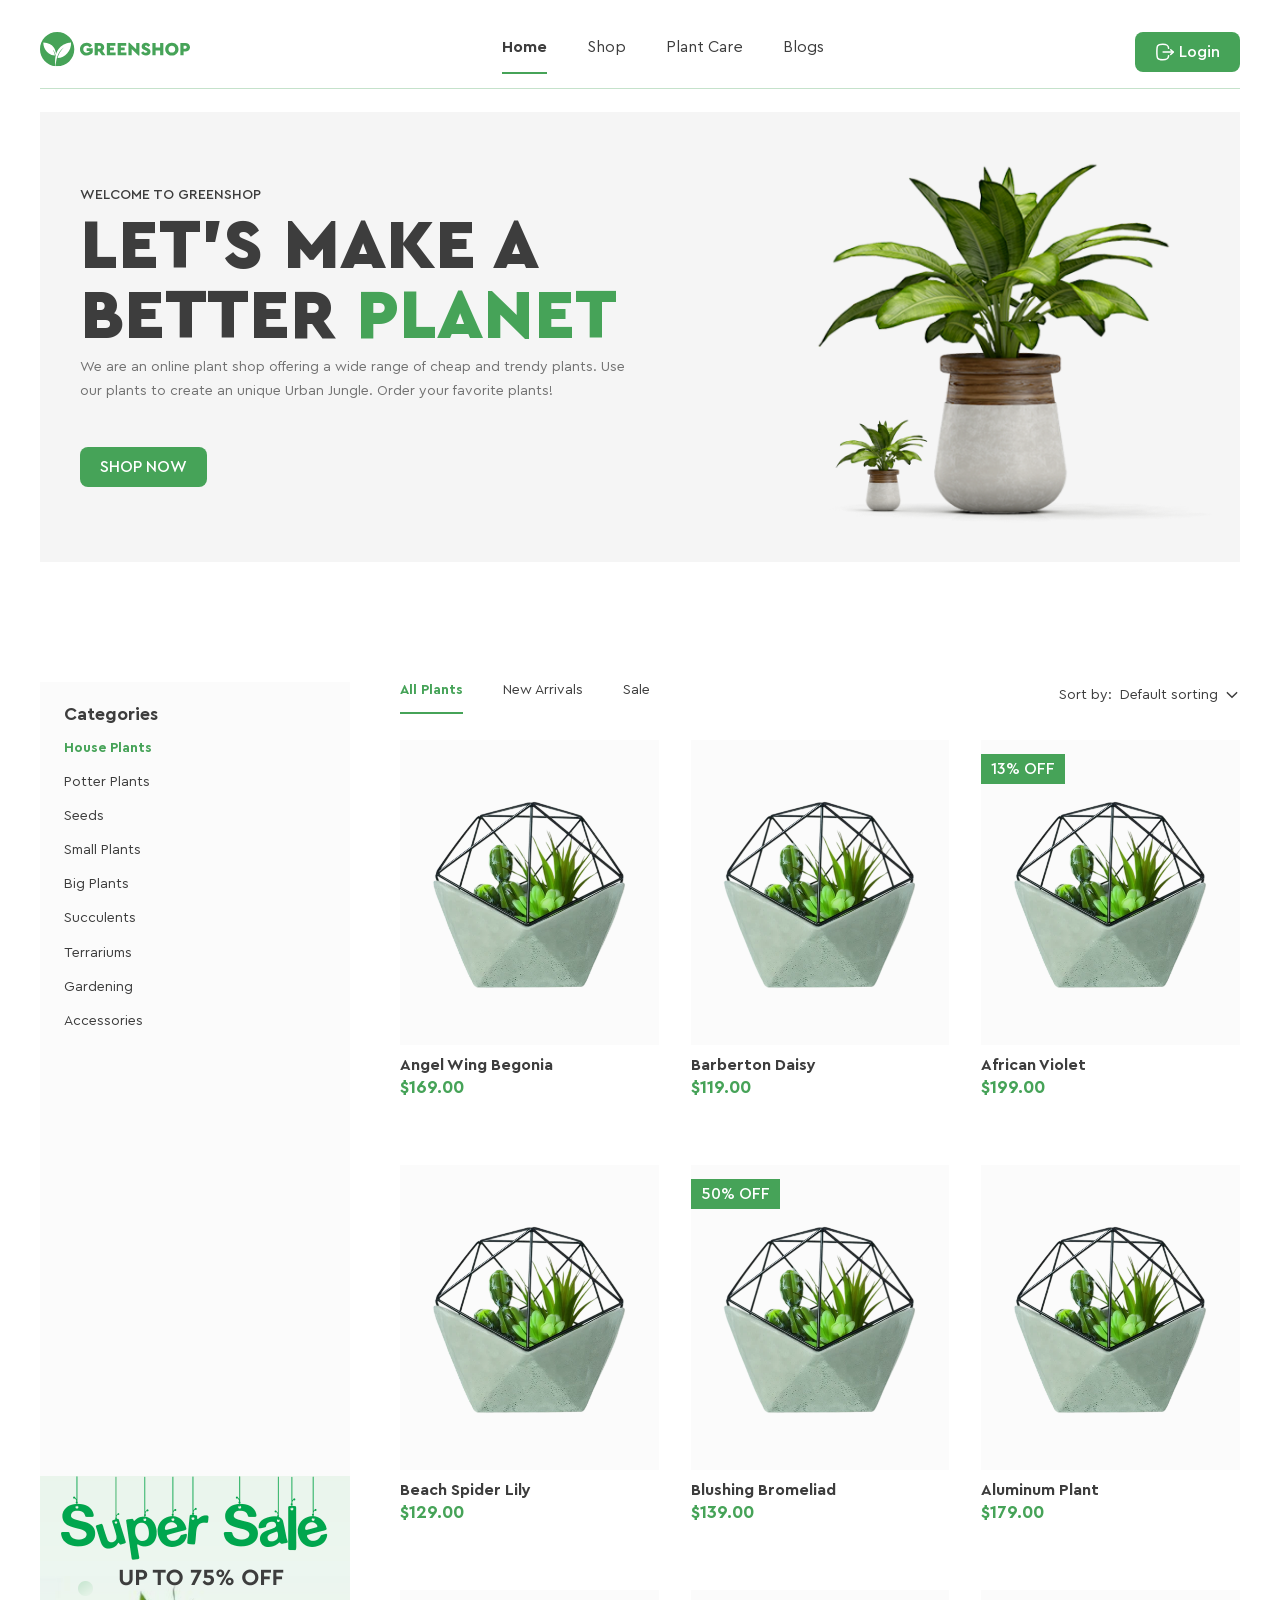
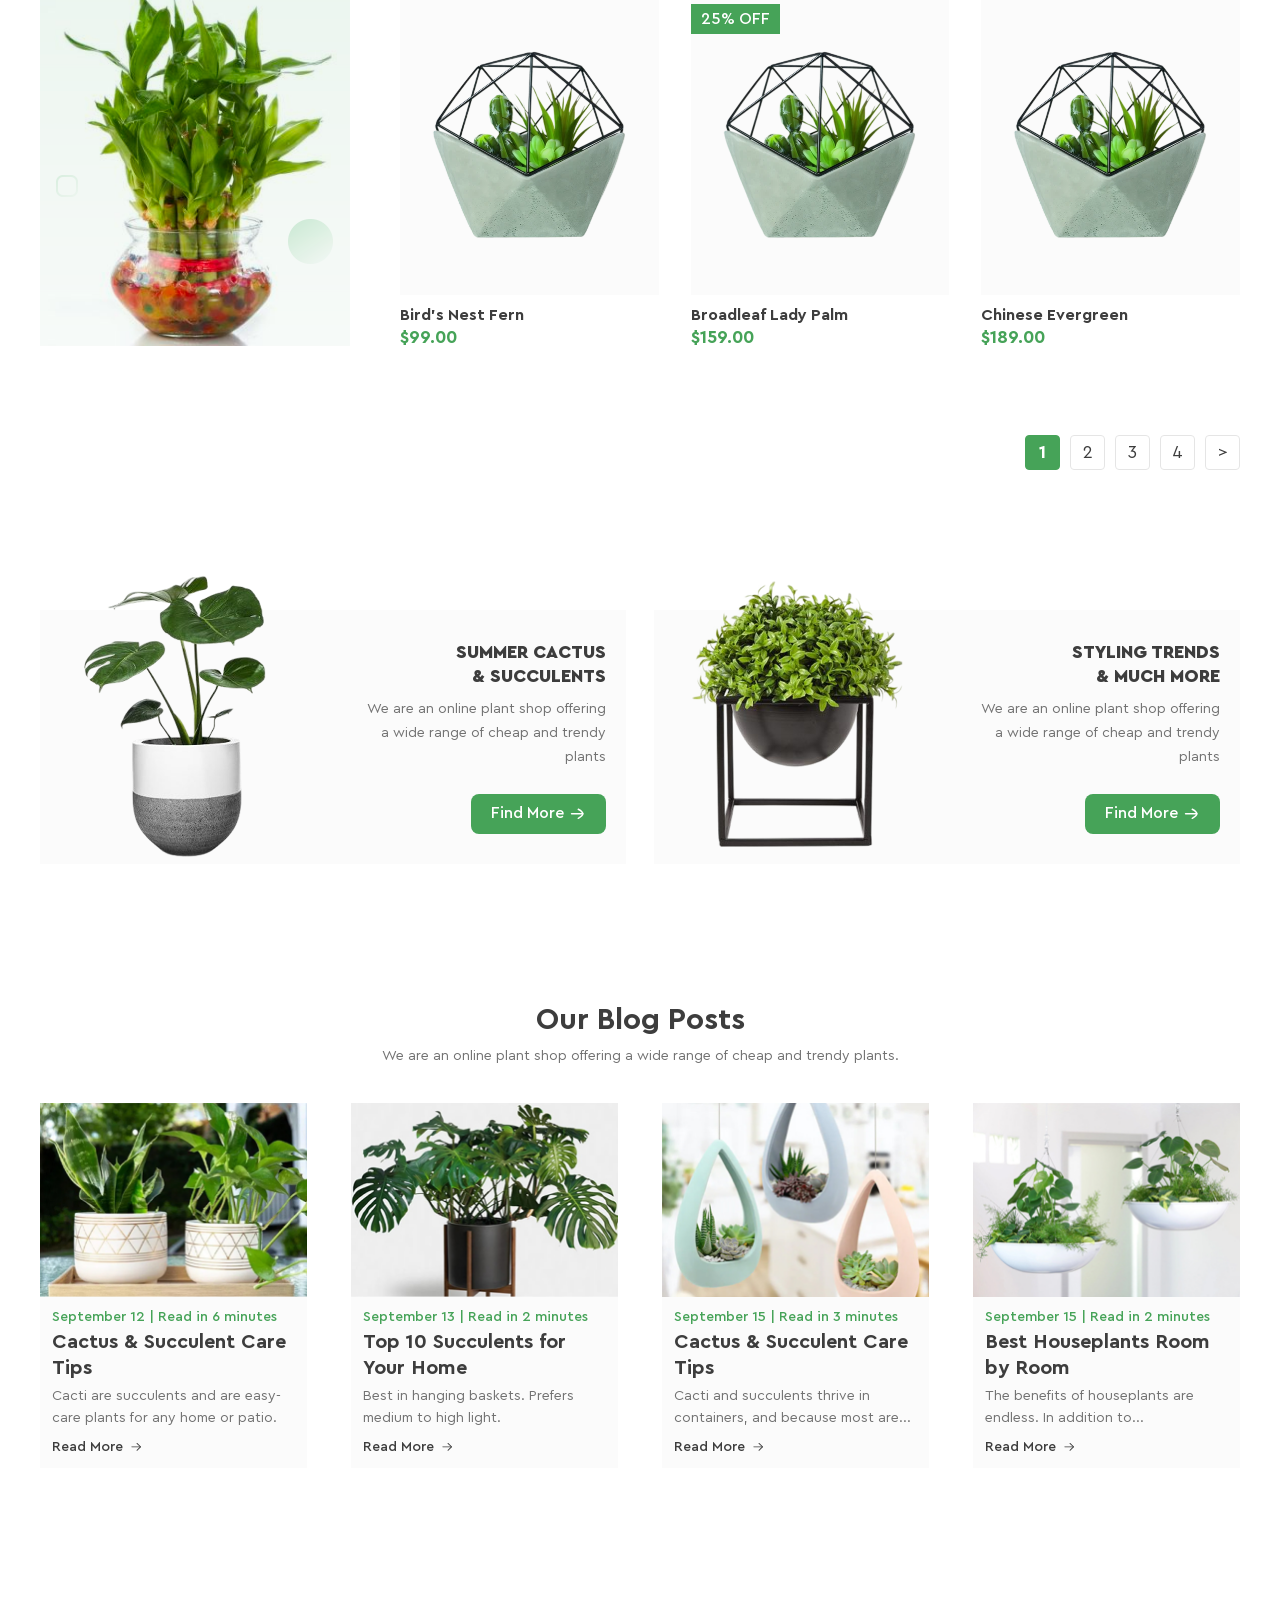
==== index.html @ 6912916b "Add submenu and secondary submenu" ====
<!doctype html>
<html lang="en">
  <head>
    <meta charset="UTF-8" />
    <meta name="viewport" content="width=device-width, initial-scale=1.0" />
    <title>Greenshop</title>
    <link rel="stylesheet" href="css/reset.css" />
    <link rel="stylesheet" href="css/style.css" />
  </head>
  <body>
    <div class="container">
      <header class="header">
        <div class="logo"><img src="img/logo.svg" alt="Logo" /></div>
        <nav class="nav">
          <ul class="menu">
            <li>
              <a href="#home" class="active">Home</a>
              <ul class="submenu">
                <li>
                  <a href="#">
                    Drainage
                    <img class="arrow" src="img/arrow_left.svg" alt="" />
                  </a>
                  <ul class="second-submenu">
                    <li><a href="#">Universal</a></li>
                    <li><a href="#">For Ficus</a></li>
                    <li><a href="#">For Cacti</a></li>
                    <li><a href="#">For Citrus</a></li>
                    <li><a href="#">For those in bloom</a></li>
                    <li><a href="#">For Orchids</a></li>
                  </ul>
                </li>

                <li>
                  <a href="#">
                    Fungicides
                    <img class="arrow" src="img/arrow_left.svg" alt="" />
                  </a>
                  <ul class="second-submenu">
                    <li><a href="#">Universal</a></li>
                    <li><a href="#">For Ficus</a></li>
                  </ul>
                </li>

                <li>
                  <a href="#">
                    Fertilizer
                    <img class="arrow" src="img/arrow_left.svg" alt="" />
                  </a>
                  <ul class="second-submenu">
                    <li><a href="#">Universal</a></li>
                    <li><a href="#">For Citrus</a></li>
                  </ul>
                </li>

                <li>
                  <a href="#">
                    Priming
                    <img class="arrow" src="img/arrow_left.svg" alt="" />
                  </a>
                  <ul class="second-submenu">
                    <li><a href="#">Universal</a></li>
                    <li><a href="#">For Orchids</a></li>
                  </ul>
                </li>
              </ul>
            </li>

            <li>
              <a href="#shop">Shop</a>
              <ul class="submenu">
                <li>
                  <a href="#">
                    Drainage
                    <img class="arrow" src="img/arrow_left.svg" alt="" />
                  </a>
                  <ul class="second-submenu">
                    <li><a href="#">Universal</a></li>
                    <li><a href="#">For Ficus</a></li>
                    <li><a href="#">For Cacti</a></li>
                    <li><a href="#">For Citrus</a></li>
                    <li><a href="#">For those in bloom</a></li>
                    <li><a href="#">For Orchids</a></li>
                  </ul>
                </li>

                <li>
                  <a href="#">
                    Fungicides
                    <img class="arrow" src="img/arrow_left.svg" alt="" />
                  </a>
                  <ul class="second-submenu">
                    <li><a href="#">Universal</a></li>
                    <li><a href="#">For Ficus</a></li>
                  </ul>
                </li>

                <li>
                  <a href="#">
                    Fertilizer
                    <img class="arrow" src="img/arrow_left.svg" alt="" />
                  </a>
                  <ul class="second-submenu">
                    <li><a href="#">Universal</a></li>
                    <li><a href="#">For Citrus</a></li>
                  </ul>
                </li>

                <li>
                  <a href="#">
                    Priming
                    <img class="arrow" src="img/arrow_left.svg" alt="" />
                  </a>
                  <ul class="second-submenu">
                    <li><a href="#">Universal</a></li>
                    <li><a href="#">For Orchids</a></li>
                  </ul>
                </li>
              </ul>
            </li>

            <li>
              <a href="#care">Plant Care</a>
              <ul class="submenu">
                <li>
                  <a href="#">
                    Drainage
                    <img class="arrow" src="img/arrow_left.svg" alt="" />
                  </a>
                  <ul class="second-submenu">
                    <li><a href="#">Universal</a></li>
                    <li><a href="#">For Ficus</a></li>
                    <li><a href="#">For Cacti</a></li>
                    <li><a href="#">For Citrus</a></li>
                    <li><a href="#">For those in bloom</a></li>
                    <li><a href="#">For Orchids</a></li>
                  </ul>
                </li>

                <li>
                  <a href="#">
                    Fungicides
                    <img class="arrow" src="img/arrow_left.svg" alt="" />
                  </a>
                  <ul class="second-submenu">
                    <li><a href="#">Universal</a></li>
                    <li><a href="#">For Ficus</a></li>
                  </ul>
                </li>

                <li>
                  <a href="#">
                    Fertilizer
                    <img class="arrow" src="img/arrow_left.svg" alt="" />
                  </a>
                  <ul class="second-submenu">
                    <li><a href="#">Universal</a></li>
                    <li><a href="#">For Citrus</a></li>
                  </ul>
                </li>

                <li>
                  <a href="#">
                    Priming
                    <img class="arrow" src="img/arrow_left.svg" alt="" />
                  </a>
                  <ul class="second-submenu">
                    <li><a href="#">Universal</a></li>
                    <li><a href="#">For Orchids</a></li>
                  </ul>
                </li>
              </ul>
            </li>

            <li>
              <a href="#blog">Blogs</a>
              <ul class="submenu">
                <li>
                  <a href="#">
                    Drainage
                    <img class="arrow" src="img/arrow_left.svg" alt="" />
                  </a>
                  <ul class="second-submenu">
                    <li><a href="#">Universal</a></li>
                    <li><a href="#">For Ficus</a></li>
                    <li><a href="#">For Cacti</a></li>
                    <li><a href="#">For Citrus</a></li>
                    <li><a href="#">For those in bloom</a></li>
                    <li><a href="#">For Orchids</a></li>
                  </ul>
                </li>

                <li>
                  <a href="#">
                    Fungicides
                    <img class="arrow" src="img/arrow_left.svg" alt="" />
                  </a>
                  <ul class="second-submenu">
                    <li><a href="#">Universal</a></li>
                    <li><a href="#">For Ficus</a></li>
                  </ul>
                </li>

                <li>
                  <a href="#">
                    Fertilizer
                    <img class="arrow" src="img/arrow_left.svg" alt="" />
                  </a>
                  <ul class="second-submenu">
                    <li><a href="#">Universal</a></li>
                    <li><a href="#">For Citrus</a></li>
                  </ul>
                </li>

                <li>
                  <a href="#">
                    Priming
                    <img class="arrow" src="img/arrow_left.svg" alt="" />
                  </a>
                  <ul class="second-submenu">
                    <li><a href="#">Universal</a></li>
                    <li><a href="#">For Orchids</a></li>
                  </ul>
                </li>
              </ul>
            </li>
          </ul>
        </nav>
        <a href="login.html" class="button">
          <img src="img/login.svg" alt="Login" />
          <span>Login</span>
        </a>
      </header>
      <main>
        <section id="home" class="hero">
          <div class="hero-left">
            <p class="hero-subtitle">Welcome to GreenShop</p>

            <h1 class="hero-title">
              Let’s make a <br />
              better <span>planet</span>
            </h1>

            <p class="hero-text">
              We are an online plant shop offering a wide range of cheap and
              trendy plants. Use our plants to create an unique Urban Jungle.
              Order your favorite plants!
            </p>

            <a href="#" class="button">Shop now</a>
          </div>

          <div class="hero-right">
            <img src="img/hero_img.png" alt="Plant" />
          </div>
        </section>
        <section id="shop" class="shop">
          <div class="shop-wrapper">
            <aside class="shop-sidebar">
              <div class="shop-container">
                <h2 class="sidebar-title">Categories</h2>

                <ul class="categories-list">
                  <li><a href="#" class="active">House Plants</a></li>
                  <li><a href="#">Potter Plants</a></li>
                  <li><a href="#">Seeds</a></li>
                  <li><a href="#">Small Plants</a></li>
                  <li><a href="#">Big Plants</a></li>
                  <li><a href="#">Succulents</a></li>
                  <li><a href="#">Terrariums</a></li>
                  <li><a href="#">Gardening</a></li>
                  <li><a href="#">Accessories</a></li>
                </ul>
              </div>

              <a href="#">
                <img
                  class="banner"
                  src="img/banner.png"
                  alt="Super Sale banner"
                />
              </a>
            </aside>

            <section class="shop-products">
              <div class="shop-top">
                <ul class="shop-tabs">
                  <li><a href="#" class="active">All Plants</a></li>
                  <li><a href="#">New Arrivals</a></li>
                  <li><a href="#">Sale</a></li>
                </ul>

                <div class="shop-sort">
                  <span>Sort by:</span>

                  <button class="sort-button" type="button">
                    Default sorting
                    <img src="img/arrow_down.svg" alt="Open sorting" />
                  </button>
                </div>
              </div>

              <div class="products-list">
                <article class="product-card">
                  <div class="product-image">
                    <img src="img/shot_item.png" alt="Angel Wing Begonia" />
                    <div class="product-actions">
                      <a
                        href="#"
                        class="action-button"
                        aria-label="Add to cart"
                      >
                        <svg class="icon shopping" viewBox="0 0 20 20">
                          <path
                            d="M14.294 16.875H8.24077C5.65655 16.875 3.55412 14.7726 3.55412 12.1883V7.38453C3.55412 4.98223 2.35676 2.75861 0.351225 1.43627C-0.00894369 1.19881 -0.108379 0.714369 0.129078 0.354199C0.366535 -0.00600861 0.850939 -0.105483 1.21119 0.132052C2.35606 0.886915 3.28487 1.88252 3.94905 3.02879C4.09258 3.18958 5.24995 4.41631 7.14726 4.41631H16.142C18.596 4.37042 20.5168 6.83314 19.8752 9.20185L18.8397 13.3288C18.3159 15.4167 16.4466 16.875 14.294 16.875V16.875ZM4.91926 5.53724C5.04912 6.13717 5.11634 6.75577 5.11634 7.38453V12.1883C5.11634 13.9112 6.51796 15.3128 8.24077 15.3128H14.294C15.7291 15.3128 16.9752 14.3406 17.3245 12.9487L18.3599 8.82169C18.7412 7.41421 17.5997 5.95131 16.142 5.97853H7.14722C6.28913 5.97853 5.54224 5.79352 4.91926 5.53724V5.53724ZM7.85021 19.023C7.85021 18.4838 7.41307 18.0467 6.87383 18.0467C5.57828 18.0982 5.57942 19.9483 6.87383 19.9994C7.41307 19.9994 7.85021 19.5623 7.85021 19.023ZM15.6222 19.023C15.6222 18.4838 15.1851 18.0467 14.6459 18.0467C13.3503 18.0982 13.3514 19.9483 14.6459 19.9994C15.1851 19.9994 15.6222 19.5623 15.6222 19.023ZM16.9231 8.32186C16.9231 7.89045 16.5734 7.54075 16.142 7.54075H7.45966C6.42329 7.58199 6.42407 9.06207 7.45966 9.10296H16.142C16.5734 9.10296 16.9231 8.75326 16.9231 8.32186Z"
                          />
                        </svg>
                      </a>

                      <a
                        href="#"
                        class="action-button"
                        aria-label="Add to wishlist"
                      >
                        <svg class="icon heart" viewBox="0 0 20 20">
                          <path
                            d="M13.9717 1.7998C15.4166 1.7998 16.7486 2.37871 17.7188 3.42969V3.43066C18.6767 4.46882 19.2001 5.88134 19.2002 7.4043C19.2002 8.98272 18.6091 10.4193 17.3691 11.9141C16.2661 13.2439 14.6846 14.5889 12.876 16.1289C12.2563 16.6564 11.5549 17.2538 10.8271 17.8896C10.5982 18.0897 10.3044 18.2002 10 18.2002C9.69557 18.2002 9.40185 18.0899 9.17285 17.8896C8.44679 17.2553 7.74654 16.6585 7.12793 16.1318L7.12598 16.1309L7.125 16.1299L5.81445 15.0078C4.55493 13.9173 3.45812 12.9113 2.63086 11.9141C1.391 10.4192 0.799805 8.98268 0.799805 7.4043C0.799903 5.88136 1.3234 4.4688 2.28125 3.43066V3.42969C3.25133 2.3787 4.58328 1.79984 6.02832 1.7998C7.11245 1.7998 8.10666 2.14373 8.97852 2.81738C9.3518 3.10588 9.69197 3.45021 10 3.8418C10.3081 3.45022 10.648 3.10591 11.0215 2.81738C11.8934 2.14369 12.8875 1.79981 13.9717 1.7998ZM13.9717 3.25391C13.2172 3.25391 12.5256 3.49223 11.9111 3.9668C11.3603 4.39257 10.9722 4.93495 10.7432 5.31836C10.5856 5.58169 10.3069 5.74023 10 5.74023C9.69313 5.74023 9.41436 5.58169 9.25684 5.31836V5.31738C9.02793 4.93403 8.63977 4.39248 8.08887 3.9668C7.47443 3.49222 6.78271 3.25391 6.02832 3.25391C4.99109 3.25394 4.04099 3.66594 3.34961 4.41504C2.64687 5.17664 2.254 6.2364 2.25391 7.4043C2.25391 8.62415 2.70463 9.72492 3.75098 10.9863C4.76822 12.2127 6.28557 13.506 8.06543 15.0215H8.06641L8.07129 15.0264C8.65482 15.5232 9.31194 16.0839 9.99805 16.6816C10.6884 16.0824 11.3474 15.5205 11.9326 15.0225C13.7132 13.5062 15.2314 12.2132 16.249 10.9863C17.2953 9.72489 17.7461 8.62418 17.7461 7.4043C17.746 6.2364 17.3531 5.17664 16.6504 4.41504C15.9591 3.66592 15.0088 3.25391 13.9717 3.25391Z"
                          />
                        </svg>
                      </a>

                      <a href="#" class="action-button" aria-label="Search">
                        <svg class="icon search" viewBox="0 0 20 20">
                          <path
                            d="M14.1147 15.4026C10.5175 18.2679 5.48899 17.475 2.82549 14.1888C0.254756 11.0161 0.415532 6.43912 3.20439 3.54234C6.08599 0.549465 10.6164 0.149928 13.9005 2.60503C15.0771 3.48446 15.9558 4.60328 16.528 5.95754C17.1037 7.31968 17.2785 8.73688 17.0789 10.1985C16.8799 11.6533 16.2992 12.9497 15.3543 14.1596C15.4307 14.2096 15.5122 14.2455 15.5707 14.304C16.6095 15.338 17.6445 16.3758 18.6833 17.4098C18.9296 17.6548 19.0521 17.9403 18.979 18.2842C18.834 18.9686 18.0189 19.2327 17.4961 18.763C17.251 18.5432 17.0255 18.301 16.7928 18.0684C15.9395 17.2159 15.0867 16.3629 14.2333 15.5105C14.1979 15.4768 14.1608 15.4453 14.1147 15.4026ZM15.3638 9.08809C15.3728 5.6142 12.5671 2.80564 9.08397 2.80058C5.61041 2.79553 2.80694 5.58161 2.79176 9.05325C2.77659 12.5356 5.57668 15.352 9.07048 15.3683C12.53 15.3846 15.3548 12.5654 15.3638 9.08809Z"
                          />
                        </svg>
                      </a>
                    </div>
                  </div>
                  <h4 class="product-title">Angel Wing Begonia</h4>
                  <p class="product-price">$169.00</p>
                </article>

                <article class="product-card">
                  <div class="product-image">
                    <img src="img/shot_item.png" alt="Barberton Daisy" />
                    <div class="product-actions">
                      <a
                        href="#"
                        class="action-button"
                        aria-label="Add to cart"
                      >
                        <svg class="icon shopping" viewBox="0 0 20 20">
                          <path
                            d="M14.294 16.875H8.24077C5.65655 16.875 3.55412 14.7726 3.55412 12.1883V7.38453C3.55412 4.98223 2.35676 2.75861 0.351225 1.43627C-0.00894369 1.19881 -0.108379 0.714369 0.129078 0.354199C0.366535 -0.00600861 0.850939 -0.105483 1.21119 0.132052C2.35606 0.886915 3.28487 1.88252 3.94905 3.02879C4.09258 3.18958 5.24995 4.41631 7.14726 4.41631H16.142C18.596 4.37042 20.5168 6.83314 19.8752 9.20185L18.8397 13.3288C18.3159 15.4167 16.4466 16.875 14.294 16.875V16.875ZM4.91926 5.53724C5.04912 6.13717 5.11634 6.75577 5.11634 7.38453V12.1883C5.11634 13.9112 6.51796 15.3128 8.24077 15.3128H14.294C15.7291 15.3128 16.9752 14.3406 17.3245 12.9487L18.3599 8.82169C18.7412 7.41421 17.5997 5.95131 16.142 5.97853H7.14722C6.28913 5.97853 5.54224 5.79352 4.91926 5.53724V5.53724ZM7.85021 19.023C7.85021 18.4838 7.41307 18.0467 6.87383 18.0467C5.57828 18.0982 5.57942 19.9483 6.87383 19.9994C7.41307 19.9994 7.85021 19.5623 7.85021 19.023ZM15.6222 19.023C15.6222 18.4838 15.1851 18.0467 14.6459 18.0467C13.3503 18.0982 13.3514 19.9483 14.6459 19.9994C15.1851 19.9994 15.6222 19.5623 15.6222 19.023ZM16.9231 8.32186C16.9231 7.89045 16.5734 7.54075 16.142 7.54075H7.45966C6.42329 7.58199 6.42407 9.06207 7.45966 9.10296H16.142C16.5734 9.10296 16.9231 8.75326 16.9231 8.32186Z"
                          />
                        </svg>
                      </a>

                      <a
                        href="#"
                        class="action-button"
                        aria-label="Add to wishlist"
                      >
                        <svg class="icon heart" viewBox="0 0 20 20">
                          <path
                            d="M13.9717 1.7998C15.4166 1.7998 16.7486 2.37871 17.7188 3.42969V3.43066C18.6767 4.46882 19.2001 5.88134 19.2002 7.4043C19.2002 8.98272 18.6091 10.4193 17.3691 11.9141C16.2661 13.2439 14.6846 14.5889 12.876 16.1289C12.2563 16.6564 11.5549 17.2538 10.8271 17.8896C10.5982 18.0897 10.3044 18.2002 10 18.2002C9.69557 18.2002 9.40185 18.0899 9.17285 17.8896C8.44679 17.2553 7.74654 16.6585 7.12793 16.1318L7.12598 16.1309L7.125 16.1299L5.81445 15.0078C4.55493 13.9173 3.45812 12.9113 2.63086 11.9141C1.391 10.4192 0.799805 8.98268 0.799805 7.4043C0.799903 5.88136 1.3234 4.4688 2.28125 3.43066V3.42969C3.25133 2.3787 4.58328 1.79984 6.02832 1.7998C7.11245 1.7998 8.10666 2.14373 8.97852 2.81738C9.3518 3.10588 9.69197 3.45021 10 3.8418C10.3081 3.45022 10.648 3.10591 11.0215 2.81738C11.8934 2.14369 12.8875 1.79981 13.9717 1.7998ZM13.9717 3.25391C13.2172 3.25391 12.5256 3.49223 11.9111 3.9668C11.3603 4.39257 10.9722 4.93495 10.7432 5.31836C10.5856 5.58169 10.3069 5.74023 10 5.74023C9.69313 5.74023 9.41436 5.58169 9.25684 5.31836V5.31738C9.02793 4.93403 8.63977 4.39248 8.08887 3.9668C7.47443 3.49222 6.78271 3.25391 6.02832 3.25391C4.99109 3.25394 4.04099 3.66594 3.34961 4.41504C2.64687 5.17664 2.254 6.2364 2.25391 7.4043C2.25391 8.62415 2.70463 9.72492 3.75098 10.9863C4.76822 12.2127 6.28557 13.506 8.06543 15.0215H8.06641L8.07129 15.0264C8.65482 15.5232 9.31194 16.0839 9.99805 16.6816C10.6884 16.0824 11.3474 15.5205 11.9326 15.0225C13.7132 13.5062 15.2314 12.2132 16.249 10.9863C17.2953 9.72489 17.7461 8.62418 17.7461 7.4043C17.746 6.2364 17.3531 5.17664 16.6504 4.41504C15.9591 3.66592 15.0088 3.25391 13.9717 3.25391Z"
                          />
                        </svg>
                      </a>

                      <a href="#" class="action-button" aria-label="Search">
                        <svg class="icon search" viewBox="0 0 20 20">
                          <path
                            d="M14.1147 15.4026C10.5175 18.2679 5.48899 17.475 2.82549 14.1888C0.254756 11.0161 0.415532 6.43912 3.20439 3.54234C6.08599 0.549465 10.6164 0.149928 13.9005 2.60503C15.0771 3.48446 15.9558 4.60328 16.528 5.95754C17.1037 7.31968 17.2785 8.73688 17.0789 10.1985C16.8799 11.6533 16.2992 12.9497 15.3543 14.1596C15.4307 14.2096 15.5122 14.2455 15.5707 14.304C16.6095 15.338 17.6445 16.3758 18.6833 17.4098C18.9296 17.6548 19.0521 17.9403 18.979 18.2842C18.834 18.9686 18.0189 19.2327 17.4961 18.763C17.251 18.5432 17.0255 18.301 16.7928 18.0684C15.9395 17.2159 15.0867 16.3629 14.2333 15.5105C14.1979 15.4768 14.1608 15.4453 14.1147 15.4026ZM15.3638 9.08809C15.3728 5.6142 12.5671 2.80564 9.08397 2.80058C5.61041 2.79553 2.80694 5.58161 2.79176 9.05325C2.77659 12.5356 5.57668 15.352 9.07048 15.3683C12.53 15.3846 15.3548 12.5654 15.3638 9.08809Z"
                          />
                        </svg>
                      </a>
                    </div>
                  </div>
                  <h4 class="product-title">Barberton Daisy</h4>
                  <p class="product-price">$119.00</p>
                </article>

                <article class="product-card">
                  <div class="product-image">
                    <span class="product-badge">13% OFF</span>
                    <img src="img/shot_item.png" alt="African Violet" />
                    <div class="product-actions">
                      <a
                        href="#"
                        class="action-button"
                        aria-label="Add to cart"
                      >
                        <svg class="icon shopping" viewBox="0 0 20 20">
                          <path
                            d="M14.294 16.875H8.24077C5.65655 16.875 3.55412 14.7726 3.55412 12.1883V7.38453C3.55412 4.98223 2.35676 2.75861 0.351225 1.43627C-0.00894369 1.19881 -0.108379 0.714369 0.129078 0.354199C0.366535 -0.00600861 0.850939 -0.105483 1.21119 0.132052C2.35606 0.886915 3.28487 1.88252 3.94905 3.02879C4.09258 3.18958 5.24995 4.41631 7.14726 4.41631H16.142C18.596 4.37042 20.5168 6.83314 19.8752 9.20185L18.8397 13.3288C18.3159 15.4167 16.4466 16.875 14.294 16.875V16.875ZM4.91926 5.53724C5.04912 6.13717 5.11634 6.75577 5.11634 7.38453V12.1883C5.11634 13.9112 6.51796 15.3128 8.24077 15.3128H14.294C15.7291 15.3128 16.9752 14.3406 17.3245 12.9487L18.3599 8.82169C18.7412 7.41421 17.5997 5.95131 16.142 5.97853H7.14722C6.28913 5.97853 5.54224 5.79352 4.91926 5.53724V5.53724ZM7.85021 19.023C7.85021 18.4838 7.41307 18.0467 6.87383 18.0467C5.57828 18.0982 5.57942 19.9483 6.87383 19.9994C7.41307 19.9994 7.85021 19.5623 7.85021 19.023ZM15.6222 19.023C15.6222 18.4838 15.1851 18.0467 14.6459 18.0467C13.3503 18.0982 13.3514 19.9483 14.6459 19.9994C15.1851 19.9994 15.6222 19.5623 15.6222 19.023ZM16.9231 8.32186C16.9231 7.89045 16.5734 7.54075 16.142 7.54075H7.45966C6.42329 7.58199 6.42407 9.06207 7.45966 9.10296H16.142C16.5734 9.10296 16.9231 8.75326 16.9231 8.32186Z"
                          />
                        </svg>
                      </a>

                      <a
                        href="#"
                        class="action-button"
                        aria-label="Add to wishlist"
                      >
                        <svg class="icon heart" viewBox="0 0 20 20">
                          <path
                            d="M13.9717 1.7998C15.4166 1.7998 16.7486 2.37871 17.7188 3.42969V3.43066C18.6767 4.46882 19.2001 5.88134 19.2002 7.4043C19.2002 8.98272 18.6091 10.4193 17.3691 11.9141C16.2661 13.2439 14.6846 14.5889 12.876 16.1289C12.2563 16.6564 11.5549 17.2538 10.8271 17.8896C10.5982 18.0897 10.3044 18.2002 10 18.2002C9.69557 18.2002 9.40185 18.0899 9.17285 17.8896C8.44679 17.2553 7.74654 16.6585 7.12793 16.1318L7.12598 16.1309L7.125 16.1299L5.81445 15.0078C4.55493 13.9173 3.45812 12.9113 2.63086 11.9141C1.391 10.4192 0.799805 8.98268 0.799805 7.4043C0.799903 5.88136 1.3234 4.4688 2.28125 3.43066V3.42969C3.25133 2.3787 4.58328 1.79984 6.02832 1.7998C7.11245 1.7998 8.10666 2.14373 8.97852 2.81738C9.3518 3.10588 9.69197 3.45021 10 3.8418C10.3081 3.45022 10.648 3.10591 11.0215 2.81738C11.8934 2.14369 12.8875 1.79981 13.9717 1.7998ZM13.9717 3.25391C13.2172 3.25391 12.5256 3.49223 11.9111 3.9668C11.3603 4.39257 10.9722 4.93495 10.7432 5.31836C10.5856 5.58169 10.3069 5.74023 10 5.74023C9.69313 5.74023 9.41436 5.58169 9.25684 5.31836V5.31738C9.02793 4.93403 8.63977 4.39248 8.08887 3.9668C7.47443 3.49222 6.78271 3.25391 6.02832 3.25391C4.99109 3.25394 4.04099 3.66594 3.34961 4.41504C2.64687 5.17664 2.254 6.2364 2.25391 7.4043C2.25391 8.62415 2.70463 9.72492 3.75098 10.9863C4.76822 12.2127 6.28557 13.506 8.06543 15.0215H8.06641L8.07129 15.0264C8.65482 15.5232 9.31194 16.0839 9.99805 16.6816C10.6884 16.0824 11.3474 15.5205 11.9326 15.0225C13.7132 13.5062 15.2314 12.2132 16.249 10.9863C17.2953 9.72489 17.7461 8.62418 17.7461 7.4043C17.746 6.2364 17.3531 5.17664 16.6504 4.41504C15.9591 3.66592 15.0088 3.25391 13.9717 3.25391Z"
                          />
                        </svg>
                      </a>

                      <a href="#" class="action-button" aria-label="Search">
                        <svg class="icon search" viewBox="0 0 20 20">
                          <path
                            d="M14.1147 15.4026C10.5175 18.2679 5.48899 17.475 2.82549 14.1888C0.254756 11.0161 0.415532 6.43912 3.20439 3.54234C6.08599 0.549465 10.6164 0.149928 13.9005 2.60503C15.0771 3.48446 15.9558 4.60328 16.528 5.95754C17.1037 7.31968 17.2785 8.73688 17.0789 10.1985C16.8799 11.6533 16.2992 12.9497 15.3543 14.1596C15.4307 14.2096 15.5122 14.2455 15.5707 14.304C16.6095 15.338 17.6445 16.3758 18.6833 17.4098C18.9296 17.6548 19.0521 17.9403 18.979 18.2842C18.834 18.9686 18.0189 19.2327 17.4961 18.763C17.251 18.5432 17.0255 18.301 16.7928 18.0684C15.9395 17.2159 15.0867 16.3629 14.2333 15.5105C14.1979 15.4768 14.1608 15.4453 14.1147 15.4026ZM15.3638 9.08809C15.3728 5.6142 12.5671 2.80564 9.08397 2.80058C5.61041 2.79553 2.80694 5.58161 2.79176 9.05325C2.77659 12.5356 5.57668 15.352 9.07048 15.3683C12.53 15.3846 15.3548 12.5654 15.3638 9.08809Z"
                          />
                        </svg>
                      </a>
                    </div>
                  </div>
                  <h4 class="product-title">African Violet</h4>
                  <p class="product-price">$199.00</p>
                </article>

                <article class="product-card">
                  <div class="product-image">
                    <img src="img/shot_item.png" alt="Beach Spider Lily" />
                    <div class="product-actions">
                      <a
                        href="#"
                        class="action-button"
                        aria-label="Add to cart"
                      >
                        <svg class="icon shopping" viewBox="0 0 20 20">
                          <path
                            d="M14.294 16.875H8.24077C5.65655 16.875 3.55412 14.7726 3.55412 12.1883V7.38453C3.55412 4.98223 2.35676 2.75861 0.351225 1.43627C-0.00894369 1.19881 -0.108379 0.714369 0.129078 0.354199C0.366535 -0.00600861 0.850939 -0.105483 1.21119 0.132052C2.35606 0.886915 3.28487 1.88252 3.94905 3.02879C4.09258 3.18958 5.24995 4.41631 7.14726 4.41631H16.142C18.596 4.37042 20.5168 6.83314 19.8752 9.20185L18.8397 13.3288C18.3159 15.4167 16.4466 16.875 14.294 16.875V16.875ZM4.91926 5.53724C5.04912 6.13717 5.11634 6.75577 5.11634 7.38453V12.1883C5.11634 13.9112 6.51796 15.3128 8.24077 15.3128H14.294C15.7291 15.3128 16.9752 14.3406 17.3245 12.9487L18.3599 8.82169C18.7412 7.41421 17.5997 5.95131 16.142 5.97853H7.14722C6.28913 5.97853 5.54224 5.79352 4.91926 5.53724V5.53724ZM7.85021 19.023C7.85021 18.4838 7.41307 18.0467 6.87383 18.0467C5.57828 18.0982 5.57942 19.9483 6.87383 19.9994C7.41307 19.9994 7.85021 19.5623 7.85021 19.023ZM15.6222 19.023C15.6222 18.4838 15.1851 18.0467 14.6459 18.0467C13.3503 18.0982 13.3514 19.9483 14.6459 19.9994C15.1851 19.9994 15.6222 19.5623 15.6222 19.023ZM16.9231 8.32186C16.9231 7.89045 16.5734 7.54075 16.142 7.54075H7.45966C6.42329 7.58199 6.42407 9.06207 7.45966 9.10296H16.142C16.5734 9.10296 16.9231 8.75326 16.9231 8.32186Z"
                          />
                        </svg>
                      </a>

                      <a
                        href="#"
                        class="action-button"
                        aria-label="Add to wishlist"
                      >
                        <svg class="icon heart" viewBox="0 0 20 20">
                          <path
                            d="M13.9717 1.7998C15.4166 1.7998 16.7486 2.37871 17.7188 3.42969V3.43066C18.6767 4.46882 19.2001 5.88134 19.2002 7.4043C19.2002 8.98272 18.6091 10.4193 17.3691 11.9141C16.2661 13.2439 14.6846 14.5889 12.876 16.1289C12.2563 16.6564 11.5549 17.2538 10.8271 17.8896C10.5982 18.0897 10.3044 18.2002 10 18.2002C9.69557 18.2002 9.40185 18.0899 9.17285 17.8896C8.44679 17.2553 7.74654 16.6585 7.12793 16.1318L7.12598 16.1309L7.125 16.1299L5.81445 15.0078C4.55493 13.9173 3.45812 12.9113 2.63086 11.9141C1.391 10.4192 0.799805 8.98268 0.799805 7.4043C0.799903 5.88136 1.3234 4.4688 2.28125 3.43066V3.42969C3.25133 2.3787 4.58328 1.79984 6.02832 1.7998C7.11245 1.7998 8.10666 2.14373 8.97852 2.81738C9.3518 3.10588 9.69197 3.45021 10 3.8418C10.3081 3.45022 10.648 3.10591 11.0215 2.81738C11.8934 2.14369 12.8875 1.79981 13.9717 1.7998ZM13.9717 3.25391C13.2172 3.25391 12.5256 3.49223 11.9111 3.9668C11.3603 4.39257 10.9722 4.93495 10.7432 5.31836C10.5856 5.58169 10.3069 5.74023 10 5.74023C9.69313 5.74023 9.41436 5.58169 9.25684 5.31836V5.31738C9.02793 4.93403 8.63977 4.39248 8.08887 3.9668C7.47443 3.49222 6.78271 3.25391 6.02832 3.25391C4.99109 3.25394 4.04099 3.66594 3.34961 4.41504C2.64687 5.17664 2.254 6.2364 2.25391 7.4043C2.25391 8.62415 2.70463 9.72492 3.75098 10.9863C4.76822 12.2127 6.28557 13.506 8.06543 15.0215H8.06641L8.07129 15.0264C8.65482 15.5232 9.31194 16.0839 9.99805 16.6816C10.6884 16.0824 11.3474 15.5205 11.9326 15.0225C13.7132 13.5062 15.2314 12.2132 16.249 10.9863C17.2953 9.72489 17.7461 8.62418 17.7461 7.4043C17.746 6.2364 17.3531 5.17664 16.6504 4.41504C15.9591 3.66592 15.0088 3.25391 13.9717 3.25391Z"
                          />
                        </svg>
                      </a>

                      <a href="#" class="action-button" aria-label="Search">
                        <svg class="icon search" viewBox="0 0 20 20">
                          <path
                            d="M14.1147 15.4026C10.5175 18.2679 5.48899 17.475 2.82549 14.1888C0.254756 11.0161 0.415532 6.43912 3.20439 3.54234C6.08599 0.549465 10.6164 0.149928 13.9005 2.60503C15.0771 3.48446 15.9558 4.60328 16.528 5.95754C17.1037 7.31968 17.2785 8.73688 17.0789 10.1985C16.8799 11.6533 16.2992 12.9497 15.3543 14.1596C15.4307 14.2096 15.5122 14.2455 15.5707 14.304C16.6095 15.338 17.6445 16.3758 18.6833 17.4098C18.9296 17.6548 19.0521 17.9403 18.979 18.2842C18.834 18.9686 18.0189 19.2327 17.4961 18.763C17.251 18.5432 17.0255 18.301 16.7928 18.0684C15.9395 17.2159 15.0867 16.3629 14.2333 15.5105C14.1979 15.4768 14.1608 15.4453 14.1147 15.4026ZM15.3638 9.08809C15.3728 5.6142 12.5671 2.80564 9.08397 2.80058C5.61041 2.79553 2.80694 5.58161 2.79176 9.05325C2.77659 12.5356 5.57668 15.352 9.07048 15.3683C12.53 15.3846 15.3548 12.5654 15.3638 9.08809Z"
                          />
                        </svg>
                      </a>
                    </div>
                  </div>
                  <h4 class="product-title">Beach Spider Lily</h4>
                  <p class="product-price">$129.00</p>
                </article>

                <article class="product-card">
                  <div class="product-image">
                    <span class="product-badge">50% OFF</span>
                    <img src="img/shot_item.png" alt="Blushing Bromeliad" />
                    <div class="product-actions">
                      <a
                        href="#"
                        class="action-button"
                        aria-label="Add to cart"
                      >
                        <svg class="icon shopping" viewBox="0 0 20 20">
                          <path
                            d="M14.294 16.875H8.24077C5.65655 16.875 3.55412 14.7726 3.55412 12.1883V7.38453C3.55412 4.98223 2.35676 2.75861 0.351225 1.43627C-0.00894369 1.19881 -0.108379 0.714369 0.129078 0.354199C0.366535 -0.00600861 0.850939 -0.105483 1.21119 0.132052C2.35606 0.886915 3.28487 1.88252 3.94905 3.02879C4.09258 3.18958 5.24995 4.41631 7.14726 4.41631H16.142C18.596 4.37042 20.5168 6.83314 19.8752 9.20185L18.8397 13.3288C18.3159 15.4167 16.4466 16.875 14.294 16.875V16.875ZM4.91926 5.53724C5.04912 6.13717 5.11634 6.75577 5.11634 7.38453V12.1883C5.11634 13.9112 6.51796 15.3128 8.24077 15.3128H14.294C15.7291 15.3128 16.9752 14.3406 17.3245 12.9487L18.3599 8.82169C18.7412 7.41421 17.5997 5.95131 16.142 5.97853H7.14722C6.28913 5.97853 5.54224 5.79352 4.91926 5.53724V5.53724ZM7.85021 19.023C7.85021 18.4838 7.41307 18.0467 6.87383 18.0467C5.57828 18.0982 5.57942 19.9483 6.87383 19.9994C7.41307 19.9994 7.85021 19.5623 7.85021 19.023ZM15.6222 19.023C15.6222 18.4838 15.1851 18.0467 14.6459 18.0467C13.3503 18.0982 13.3514 19.9483 14.6459 19.9994C15.1851 19.9994 15.6222 19.5623 15.6222 19.023ZM16.9231 8.32186C16.9231 7.89045 16.5734 7.54075 16.142 7.54075H7.45966C6.42329 7.58199 6.42407 9.06207 7.45966 9.10296H16.142C16.5734 9.10296 16.9231 8.75326 16.9231 8.32186Z"
                          />
                        </svg>
                      </a>

                      <a
                        href="#"
                        class="action-button"
                        aria-label="Add to wishlist"
                      >
                        <svg class="icon heart" viewBox="0 0 20 20">
                          <path
                            d="M13.9717 1.7998C15.4166 1.7998 16.7486 2.37871 17.7188 3.42969V3.43066C18.6767 4.46882 19.2001 5.88134 19.2002 7.4043C19.2002 8.98272 18.6091 10.4193 17.3691 11.9141C16.2661 13.2439 14.6846 14.5889 12.876 16.1289C12.2563 16.6564 11.5549 17.2538 10.8271 17.8896C10.5982 18.0897 10.3044 18.2002 10 18.2002C9.69557 18.2002 9.40185 18.0899 9.17285 17.8896C8.44679 17.2553 7.74654 16.6585 7.12793 16.1318L7.12598 16.1309L7.125 16.1299L5.81445 15.0078C4.55493 13.9173 3.45812 12.9113 2.63086 11.9141C1.391 10.4192 0.799805 8.98268 0.799805 7.4043C0.799903 5.88136 1.3234 4.4688 2.28125 3.43066V3.42969C3.25133 2.3787 4.58328 1.79984 6.02832 1.7998C7.11245 1.7998 8.10666 2.14373 8.97852 2.81738C9.3518 3.10588 9.69197 3.45021 10 3.8418C10.3081 3.45022 10.648 3.10591 11.0215 2.81738C11.8934 2.14369 12.8875 1.79981 13.9717 1.7998ZM13.9717 3.25391C13.2172 3.25391 12.5256 3.49223 11.9111 3.9668C11.3603 4.39257 10.9722 4.93495 10.7432 5.31836C10.5856 5.58169 10.3069 5.74023 10 5.74023C9.69313 5.74023 9.41436 5.58169 9.25684 5.31836V5.31738C9.02793 4.93403 8.63977 4.39248 8.08887 3.9668C7.47443 3.49222 6.78271 3.25391 6.02832 3.25391C4.99109 3.25394 4.04099 3.66594 3.34961 4.41504C2.64687 5.17664 2.254 6.2364 2.25391 7.4043C2.25391 8.62415 2.70463 9.72492 3.75098 10.9863C4.76822 12.2127 6.28557 13.506 8.06543 15.0215H8.06641L8.07129 15.0264C8.65482 15.5232 9.31194 16.0839 9.99805 16.6816C10.6884 16.0824 11.3474 15.5205 11.9326 15.0225C13.7132 13.5062 15.2314 12.2132 16.249 10.9863C17.2953 9.72489 17.7461 8.62418 17.7461 7.4043C17.746 6.2364 17.3531 5.17664 16.6504 4.41504C15.9591 3.66592 15.0088 3.25391 13.9717 3.25391Z"
                          />
                        </svg>
                      </a>

                      <a href="#" class="action-button" aria-label="Search">
                        <svg class="icon search" viewBox="0 0 20 20">
                          <path
                            d="M14.1147 15.4026C10.5175 18.2679 5.48899 17.475 2.82549 14.1888C0.254756 11.0161 0.415532 6.43912 3.20439 3.54234C6.08599 0.549465 10.6164 0.149928 13.9005 2.60503C15.0771 3.48446 15.9558 4.60328 16.528 5.95754C17.1037 7.31968 17.2785 8.73688 17.0789 10.1985C16.8799 11.6533 16.2992 12.9497 15.3543 14.1596C15.4307 14.2096 15.5122 14.2455 15.5707 14.304C16.6095 15.338 17.6445 16.3758 18.6833 17.4098C18.9296 17.6548 19.0521 17.9403 18.979 18.2842C18.834 18.9686 18.0189 19.2327 17.4961 18.763C17.251 18.5432 17.0255 18.301 16.7928 18.0684C15.9395 17.2159 15.0867 16.3629 14.2333 15.5105C14.1979 15.4768 14.1608 15.4453 14.1147 15.4026ZM15.3638 9.08809C15.3728 5.6142 12.5671 2.80564 9.08397 2.80058C5.61041 2.79553 2.80694 5.58161 2.79176 9.05325C2.77659 12.5356 5.57668 15.352 9.07048 15.3683C12.53 15.3846 15.3548 12.5654 15.3638 9.08809Z"
                          />
                        </svg>
                      </a>
                    </div>
                  </div>
                  <h4 class="product-title">Blushing Bromeliad</h4>
                  <p class="product-price">$139.00</p>
                </article>

                <article class="product-card">
                  <div class="product-image">
                    <img src="img/shot_item.png" alt="Aluminum Plant" />
                    <div class="product-actions">
                      <a
                        href="#"
                        class="action-button"
                        aria-label="Add to cart"
                      >
                        <svg class="icon shopping" viewBox="0 0 20 20">
                          <path
                            d="M14.294 16.875H8.24077C5.65655 16.875 3.55412 14.7726 3.55412 12.1883V7.38453C3.55412 4.98223 2.35676 2.75861 0.351225 1.43627C-0.00894369 1.19881 -0.108379 0.714369 0.129078 0.354199C0.366535 -0.00600861 0.850939 -0.105483 1.21119 0.132052C2.35606 0.886915 3.28487 1.88252 3.94905 3.02879C4.09258 3.18958 5.24995 4.41631 7.14726 4.41631H16.142C18.596 4.37042 20.5168 6.83314 19.8752 9.20185L18.8397 13.3288C18.3159 15.4167 16.4466 16.875 14.294 16.875V16.875ZM4.91926 5.53724C5.04912 6.13717 5.11634 6.75577 5.11634 7.38453V12.1883C5.11634 13.9112 6.51796 15.3128 8.24077 15.3128H14.294C15.7291 15.3128 16.9752 14.3406 17.3245 12.9487L18.3599 8.82169C18.7412 7.41421 17.5997 5.95131 16.142 5.97853H7.14722C6.28913 5.97853 5.54224 5.79352 4.91926 5.53724V5.53724ZM7.85021 19.023C7.85021 18.4838 7.41307 18.0467 6.87383 18.0467C5.57828 18.0982 5.57942 19.9483 6.87383 19.9994C7.41307 19.9994 7.85021 19.5623 7.85021 19.023ZM15.6222 19.023C15.6222 18.4838 15.1851 18.0467 14.6459 18.0467C13.3503 18.0982 13.3514 19.9483 14.6459 19.9994C15.1851 19.9994 15.6222 19.5623 15.6222 19.023ZM16.9231 8.32186C16.9231 7.89045 16.5734 7.54075 16.142 7.54075H7.45966C6.42329 7.58199 6.42407 9.06207 7.45966 9.10296H16.142C16.5734 9.10296 16.9231 8.75326 16.9231 8.32186Z"
                          />
                        </svg>
                      </a>

                      <a
                        href="#"
                        class="action-button"
                        aria-label="Add to wishlist"
                      >
                        <svg class="icon heart" viewBox="0 0 20 20">
                          <path
                            d="M13.9717 1.7998C15.4166 1.7998 16.7486 2.37871 17.7188 3.42969V3.43066C18.6767 4.46882 19.2001 5.88134 19.2002 7.4043C19.2002 8.98272 18.6091 10.4193 17.3691 11.9141C16.2661 13.2439 14.6846 14.5889 12.876 16.1289C12.2563 16.6564 11.5549 17.2538 10.8271 17.8896C10.5982 18.0897 10.3044 18.2002 10 18.2002C9.69557 18.2002 9.40185 18.0899 9.17285 17.8896C8.44679 17.2553 7.74654 16.6585 7.12793 16.1318L7.12598 16.1309L7.125 16.1299L5.81445 15.0078C4.55493 13.9173 3.45812 12.9113 2.63086 11.9141C1.391 10.4192 0.799805 8.98268 0.799805 7.4043C0.799903 5.88136 1.3234 4.4688 2.28125 3.43066V3.42969C3.25133 2.3787 4.58328 1.79984 6.02832 1.7998C7.11245 1.7998 8.10666 2.14373 8.97852 2.81738C9.3518 3.10588 9.69197 3.45021 10 3.8418C10.3081 3.45022 10.648 3.10591 11.0215 2.81738C11.8934 2.14369 12.8875 1.79981 13.9717 1.7998ZM13.9717 3.25391C13.2172 3.25391 12.5256 3.49223 11.9111 3.9668C11.3603 4.39257 10.9722 4.93495 10.7432 5.31836C10.5856 5.58169 10.3069 5.74023 10 5.74023C9.69313 5.74023 9.41436 5.58169 9.25684 5.31836V5.31738C9.02793 4.93403 8.63977 4.39248 8.08887 3.9668C7.47443 3.49222 6.78271 3.25391 6.02832 3.25391C4.99109 3.25394 4.04099 3.66594 3.34961 4.41504C2.64687 5.17664 2.254 6.2364 2.25391 7.4043C2.25391 8.62415 2.70463 9.72492 3.75098 10.9863C4.76822 12.2127 6.28557 13.506 8.06543 15.0215H8.06641L8.07129 15.0264C8.65482 15.5232 9.31194 16.0839 9.99805 16.6816C10.6884 16.0824 11.3474 15.5205 11.9326 15.0225C13.7132 13.5062 15.2314 12.2132 16.249 10.9863C17.2953 9.72489 17.7461 8.62418 17.7461 7.4043C17.746 6.2364 17.3531 5.17664 16.6504 4.41504C15.9591 3.66592 15.0088 3.25391 13.9717 3.25391Z"
                          />
                        </svg>
                      </a>

                      <a href="#" class="action-button" aria-label="Search">
                        <svg class="icon search" viewBox="0 0 20 20">
                          <path
                            d="M14.1147 15.4026C10.5175 18.2679 5.48899 17.475 2.82549 14.1888C0.254756 11.0161 0.415532 6.43912 3.20439 3.54234C6.08599 0.549465 10.6164 0.149928 13.9005 2.60503C15.0771 3.48446 15.9558 4.60328 16.528 5.95754C17.1037 7.31968 17.2785 8.73688 17.0789 10.1985C16.8799 11.6533 16.2992 12.9497 15.3543 14.1596C15.4307 14.2096 15.5122 14.2455 15.5707 14.304C16.6095 15.338 17.6445 16.3758 18.6833 17.4098C18.9296 17.6548 19.0521 17.9403 18.979 18.2842C18.834 18.9686 18.0189 19.2327 17.4961 18.763C17.251 18.5432 17.0255 18.301 16.7928 18.0684C15.9395 17.2159 15.0867 16.3629 14.2333 15.5105C14.1979 15.4768 14.1608 15.4453 14.1147 15.4026ZM15.3638 9.08809C15.3728 5.6142 12.5671 2.80564 9.08397 2.80058C5.61041 2.79553 2.80694 5.58161 2.79176 9.05325C2.77659 12.5356 5.57668 15.352 9.07048 15.3683C12.53 15.3846 15.3548 12.5654 15.3638 9.08809Z"
                          />
                        </svg>
                      </a>
                    </div>
                  </div>
                  <h4 class="product-title">Aluminum Plant</h4>
                  <p class="product-price">$179.00</p>
                </article>

                <article class="product-card">
                  <div class="product-image">
                    <img src="img/shot_item.png" alt="Bird's Nest Fern" />
                    <div class="product-actions">
                      <a
                        href="#"
                        class="action-button"
                        aria-label="Add to cart"
                      >
                        <svg class="icon shopping" viewBox="0 0 20 20">
                          <path
                            d="M14.294 16.875H8.24077C5.65655 16.875 3.55412 14.7726 3.55412 12.1883V7.38453C3.55412 4.98223 2.35676 2.75861 0.351225 1.43627C-0.00894369 1.19881 -0.108379 0.714369 0.129078 0.354199C0.366535 -0.00600861 0.850939 -0.105483 1.21119 0.132052C2.35606 0.886915 3.28487 1.88252 3.94905 3.02879C4.09258 3.18958 5.24995 4.41631 7.14726 4.41631H16.142C18.596 4.37042 20.5168 6.83314 19.8752 9.20185L18.8397 13.3288C18.3159 15.4167 16.4466 16.875 14.294 16.875V16.875ZM4.91926 5.53724C5.04912 6.13717 5.11634 6.75577 5.11634 7.38453V12.1883C5.11634 13.9112 6.51796 15.3128 8.24077 15.3128H14.294C15.7291 15.3128 16.9752 14.3406 17.3245 12.9487L18.3599 8.82169C18.7412 7.41421 17.5997 5.95131 16.142 5.97853H7.14722C6.28913 5.97853 5.54224 5.79352 4.91926 5.53724V5.53724ZM7.85021 19.023C7.85021 18.4838 7.41307 18.0467 6.87383 18.0467C5.57828 18.0982 5.57942 19.9483 6.87383 19.9994C7.41307 19.9994 7.85021 19.5623 7.85021 19.023ZM15.6222 19.023C15.6222 18.4838 15.1851 18.0467 14.6459 18.0467C13.3503 18.0982 13.3514 19.9483 14.6459 19.9994C15.1851 19.9994 15.6222 19.5623 15.6222 19.023ZM16.9231 8.32186C16.9231 7.89045 16.5734 7.54075 16.142 7.54075H7.45966C6.42329 7.58199 6.42407 9.06207 7.45966 9.10296H16.142C16.5734 9.10296 16.9231 8.75326 16.9231 8.32186Z"
                          />
                        </svg>
                      </a>

                      <a
                        href="#"
                        class="action-button"
                        aria-label="Add to wishlist"
                      >
                        <svg class="icon heart" viewBox="0 0 20 20">
                          <path
                            d="M13.9717 1.7998C15.4166 1.7998 16.7486 2.37871 17.7188 3.42969V3.43066C18.6767 4.46882 19.2001 5.88134 19.2002 7.4043C19.2002 8.98272 18.6091 10.4193 17.3691 11.9141C16.2661 13.2439 14.6846 14.5889 12.876 16.1289C12.2563 16.6564 11.5549 17.2538 10.8271 17.8896C10.5982 18.0897 10.3044 18.2002 10 18.2002C9.69557 18.2002 9.40185 18.0899 9.17285 17.8896C8.44679 17.2553 7.74654 16.6585 7.12793 16.1318L7.12598 16.1309L7.125 16.1299L5.81445 15.0078C4.55493 13.9173 3.45812 12.9113 2.63086 11.9141C1.391 10.4192 0.799805 8.98268 0.799805 7.4043C0.799903 5.88136 1.3234 4.4688 2.28125 3.43066V3.42969C3.25133 2.3787 4.58328 1.79984 6.02832 1.7998C7.11245 1.7998 8.10666 2.14373 8.97852 2.81738C9.3518 3.10588 9.69197 3.45021 10 3.8418C10.3081 3.45022 10.648 3.10591 11.0215 2.81738C11.8934 2.14369 12.8875 1.79981 13.9717 1.7998ZM13.9717 3.25391C13.2172 3.25391 12.5256 3.49223 11.9111 3.9668C11.3603 4.39257 10.9722 4.93495 10.7432 5.31836C10.5856 5.58169 10.3069 5.74023 10 5.74023C9.69313 5.74023 9.41436 5.58169 9.25684 5.31836V5.31738C9.02793 4.93403 8.63977 4.39248 8.08887 3.9668C7.47443 3.49222 6.78271 3.25391 6.02832 3.25391C4.99109 3.25394 4.04099 3.66594 3.34961 4.41504C2.64687 5.17664 2.254 6.2364 2.25391 7.4043C2.25391 8.62415 2.70463 9.72492 3.75098 10.9863C4.76822 12.2127 6.28557 13.506 8.06543 15.0215H8.06641L8.07129 15.0264C8.65482 15.5232 9.31194 16.0839 9.99805 16.6816C10.6884 16.0824 11.3474 15.5205 11.9326 15.0225C13.7132 13.5062 15.2314 12.2132 16.249 10.9863C17.2953 9.72489 17.7461 8.62418 17.7461 7.4043C17.746 6.2364 17.3531 5.17664 16.6504 4.41504C15.9591 3.66592 15.0088 3.25391 13.9717 3.25391Z"
                          />
                        </svg>
                      </a>

                      <a href="#" class="action-button" aria-label="Search">
                        <svg class="icon search" viewBox="0 0 20 20">
                          <path
                            d="M14.1147 15.4026C10.5175 18.2679 5.48899 17.475 2.82549 14.1888C0.254756 11.0161 0.415532 6.43912 3.20439 3.54234C6.08599 0.549465 10.6164 0.149928 13.9005 2.60503C15.0771 3.48446 15.9558 4.60328 16.528 5.95754C17.1037 7.31968 17.2785 8.73688 17.0789 10.1985C16.8799 11.6533 16.2992 12.9497 15.3543 14.1596C15.4307 14.2096 15.5122 14.2455 15.5707 14.304C16.6095 15.338 17.6445 16.3758 18.6833 17.4098C18.9296 17.6548 19.0521 17.9403 18.979 18.2842C18.834 18.9686 18.0189 19.2327 17.4961 18.763C17.251 18.5432 17.0255 18.301 16.7928 18.0684C15.9395 17.2159 15.0867 16.3629 14.2333 15.5105C14.1979 15.4768 14.1608 15.4453 14.1147 15.4026ZM15.3638 9.08809C15.3728 5.6142 12.5671 2.80564 9.08397 2.80058C5.61041 2.79553 2.80694 5.58161 2.79176 9.05325C2.77659 12.5356 5.57668 15.352 9.07048 15.3683C12.53 15.3846 15.3548 12.5654 15.3638 9.08809Z"
                          />
                        </svg>
                      </a>
                    </div>
                  </div>
                  <h4 class="product-title">Bird's Nest Fern</h4>
                  <p class="product-price">$99.00</p>
                </article>

                <article class="product-card">
                  <div class="product-image">
                    <span class="product-badge">25% OFF</span>
                    <img src="img/shot_item.png" alt="Broadleaf Lady Palm" />
                    <div class="product-actions">
                      <a
                        href="#"
                        class="action-button"
                        aria-label="Add to cart"
                      >
                        <svg class="icon shopping" viewBox="0 0 20 20">
                          <path
                            d="M14.294 16.875H8.24077C5.65655 16.875 3.55412 14.7726 3.55412 12.1883V7.38453C3.55412 4.98223 2.35676 2.75861 0.351225 1.43627C-0.00894369 1.19881 -0.108379 0.714369 0.129078 0.354199C0.366535 -0.00600861 0.850939 -0.105483 1.21119 0.132052C2.35606 0.886915 3.28487 1.88252 3.94905 3.02879C4.09258 3.18958 5.24995 4.41631 7.14726 4.41631H16.142C18.596 4.37042 20.5168 6.83314 19.8752 9.20185L18.8397 13.3288C18.3159 15.4167 16.4466 16.875 14.294 16.875V16.875ZM4.91926 5.53724C5.04912 6.13717 5.11634 6.75577 5.11634 7.38453V12.1883C5.11634 13.9112 6.51796 15.3128 8.24077 15.3128H14.294C15.7291 15.3128 16.9752 14.3406 17.3245 12.9487L18.3599 8.82169C18.7412 7.41421 17.5997 5.95131 16.142 5.97853H7.14722C6.28913 5.97853 5.54224 5.79352 4.91926 5.53724V5.53724ZM7.85021 19.023C7.85021 18.4838 7.41307 18.0467 6.87383 18.0467C5.57828 18.0982 5.57942 19.9483 6.87383 19.9994C7.41307 19.9994 7.85021 19.5623 7.85021 19.023ZM15.6222 19.023C15.6222 18.4838 15.1851 18.0467 14.6459 18.0467C13.3503 18.0982 13.3514 19.9483 14.6459 19.9994C15.1851 19.9994 15.6222 19.5623 15.6222 19.023ZM16.9231 8.32186C16.9231 7.89045 16.5734 7.54075 16.142 7.54075H7.45966C6.42329 7.58199 6.42407 9.06207 7.45966 9.10296H16.142C16.5734 9.10296 16.9231 8.75326 16.9231 8.32186Z"
                          />
                        </svg>
                      </a>

                      <a
                        href="#"
                        class="action-button"
                        aria-label="Add to wishlist"
                      >
                        <svg class="icon heart" viewBox="0 0 20 20">
                          <path
                            d="M13.9717 1.7998C15.4166 1.7998 16.7486 2.37871 17.7188 3.42969V3.43066C18.6767 4.46882 19.2001 5.88134 19.2002 7.4043C19.2002 8.98272 18.6091 10.4193 17.3691 11.9141C16.2661 13.2439 14.6846 14.5889 12.876 16.1289C12.2563 16.6564 11.5549 17.2538 10.8271 17.8896C10.5982 18.0897 10.3044 18.2002 10 18.2002C9.69557 18.2002 9.40185 18.0899 9.17285 17.8896C8.44679 17.2553 7.74654 16.6585 7.12793 16.1318L7.12598 16.1309L7.125 16.1299L5.81445 15.0078C4.55493 13.9173 3.45812 12.9113 2.63086 11.9141C1.391 10.4192 0.799805 8.98268 0.799805 7.4043C0.799903 5.88136 1.3234 4.4688 2.28125 3.43066V3.42969C3.25133 2.3787 4.58328 1.79984 6.02832 1.7998C7.11245 1.7998 8.10666 2.14373 8.97852 2.81738C9.3518 3.10588 9.69197 3.45021 10 3.8418C10.3081 3.45022 10.648 3.10591 11.0215 2.81738C11.8934 2.14369 12.8875 1.79981 13.9717 1.7998ZM13.9717 3.25391C13.2172 3.25391 12.5256 3.49223 11.9111 3.9668C11.3603 4.39257 10.9722 4.93495 10.7432 5.31836C10.5856 5.58169 10.3069 5.74023 10 5.74023C9.69313 5.74023 9.41436 5.58169 9.25684 5.31836V5.31738C9.02793 4.93403 8.63977 4.39248 8.08887 3.9668C7.47443 3.49222 6.78271 3.25391 6.02832 3.25391C4.99109 3.25394 4.04099 3.66594 3.34961 4.41504C2.64687 5.17664 2.254 6.2364 2.25391 7.4043C2.25391 8.62415 2.70463 9.72492 3.75098 10.9863C4.76822 12.2127 6.28557 13.506 8.06543 15.0215H8.06641L8.07129 15.0264C8.65482 15.5232 9.31194 16.0839 9.99805 16.6816C10.6884 16.0824 11.3474 15.5205 11.9326 15.0225C13.7132 13.5062 15.2314 12.2132 16.249 10.9863C17.2953 9.72489 17.7461 8.62418 17.7461 7.4043C17.746 6.2364 17.3531 5.17664 16.6504 4.41504C15.9591 3.66592 15.0088 3.25391 13.9717 3.25391Z"
                          />
                        </svg>
                      </a>

                      <a href="#" class="action-button" aria-label="Search">
                        <svg class="icon search" viewBox="0 0 20 20">
                          <path
                            d="M14.1147 15.4026C10.5175 18.2679 5.48899 17.475 2.82549 14.1888C0.254756 11.0161 0.415532 6.43912 3.20439 3.54234C6.08599 0.549465 10.6164 0.149928 13.9005 2.60503C15.0771 3.48446 15.9558 4.60328 16.528 5.95754C17.1037 7.31968 17.2785 8.73688 17.0789 10.1985C16.8799 11.6533 16.2992 12.9497 15.3543 14.1596C15.4307 14.2096 15.5122 14.2455 15.5707 14.304C16.6095 15.338 17.6445 16.3758 18.6833 17.4098C18.9296 17.6548 19.0521 17.9403 18.979 18.2842C18.834 18.9686 18.0189 19.2327 17.4961 18.763C17.251 18.5432 17.0255 18.301 16.7928 18.0684C15.9395 17.2159 15.0867 16.3629 14.2333 15.5105C14.1979 15.4768 14.1608 15.4453 14.1147 15.4026ZM15.3638 9.08809C15.3728 5.6142 12.5671 2.80564 9.08397 2.80058C5.61041 2.79553 2.80694 5.58161 2.79176 9.05325C2.77659 12.5356 5.57668 15.352 9.07048 15.3683C12.53 15.3846 15.3548 12.5654 15.3638 9.08809Z"
                          />
                        </svg>
                      </a>
                    </div>
                  </div>
                  <h4 class="product-title">Broadleaf Lady Palm</h4>
                  <p class="product-price">$159.00</p>
                </article>

                <article class="product-card">
                  <div class="product-image">
                    <img src="img/shot_item.png" alt="Chinese Evergreen" />
                    <div class="product-actions">
                      <a
                        href="#"
                        class="action-button"
                        aria-label="Add to cart"
                      >
                        <svg class="icon shopping" viewBox="0 0 20 20">
                          <path
                            d="M14.294 16.875H8.24077C5.65655 16.875 3.55412 14.7726 3.55412 12.1883V7.38453C3.55412 4.98223 2.35676 2.75861 0.351225 1.43627C-0.00894369 1.19881 -0.108379 0.714369 0.129078 0.354199C0.366535 -0.00600861 0.850939 -0.105483 1.21119 0.132052C2.35606 0.886915 3.28487 1.88252 3.94905 3.02879C4.09258 3.18958 5.24995 4.41631 7.14726 4.41631H16.142C18.596 4.37042 20.5168 6.83314 19.8752 9.20185L18.8397 13.3288C18.3159 15.4167 16.4466 16.875 14.294 16.875V16.875ZM4.91926 5.53724C5.04912 6.13717 5.11634 6.75577 5.11634 7.38453V12.1883C5.11634 13.9112 6.51796 15.3128 8.24077 15.3128H14.294C15.7291 15.3128 16.9752 14.3406 17.3245 12.9487L18.3599 8.82169C18.7412 7.41421 17.5997 5.95131 16.142 5.97853H7.14722C6.28913 5.97853 5.54224 5.79352 4.91926 5.53724V5.53724ZM7.85021 19.023C7.85021 18.4838 7.41307 18.0467 6.87383 18.0467C5.57828 18.0982 5.57942 19.9483 6.87383 19.9994C7.41307 19.9994 7.85021 19.5623 7.85021 19.023ZM15.6222 19.023C15.6222 18.4838 15.1851 18.0467 14.6459 18.0467C13.3503 18.0982 13.3514 19.9483 14.6459 19.9994C15.1851 19.9994 15.6222 19.5623 15.6222 19.023ZM16.9231 8.32186C16.9231 7.89045 16.5734 7.54075 16.142 7.54075H7.45966C6.42329 7.58199 6.42407 9.06207 7.45966 9.10296H16.142C16.5734 9.10296 16.9231 8.75326 16.9231 8.32186Z"
                          />
                        </svg>
                      </a>

                      <a
                        href="#"
                        class="action-button"
                        aria-label="Add to wishlist"
                      >
                        <svg class="icon heart" viewBox="0 0 20 20">
                          <path
                            d="M13.9717 1.7998C15.4166 1.7998 16.7486 2.37871 17.7188 3.42969V3.43066C18.6767 4.46882 19.2001 5.88134 19.2002 7.4043C19.2002 8.98272 18.6091 10.4193 17.3691 11.9141C16.2661 13.2439 14.6846 14.5889 12.876 16.1289C12.2563 16.6564 11.5549 17.2538 10.8271 17.8896C10.5982 18.0897 10.3044 18.2002 10 18.2002C9.69557 18.2002 9.40185 18.0899 9.17285 17.8896C8.44679 17.2553 7.74654 16.6585 7.12793 16.1318L7.12598 16.1309L7.125 16.1299L5.81445 15.0078C4.55493 13.9173 3.45812 12.9113 2.63086 11.9141C1.391 10.4192 0.799805 8.98268 0.799805 7.4043C0.799903 5.88136 1.3234 4.4688 2.28125 3.43066V3.42969C3.25133 2.3787 4.58328 1.79984 6.02832 1.7998C7.11245 1.7998 8.10666 2.14373 8.97852 2.81738C9.3518 3.10588 9.69197 3.45021 10 3.8418C10.3081 3.45022 10.648 3.10591 11.0215 2.81738C11.8934 2.14369 12.8875 1.79981 13.9717 1.7998ZM13.9717 3.25391C13.2172 3.25391 12.5256 3.49223 11.9111 3.9668C11.3603 4.39257 10.9722 4.93495 10.7432 5.31836C10.5856 5.58169 10.3069 5.74023 10 5.74023C9.69313 5.74023 9.41436 5.58169 9.25684 5.31836V5.31738C9.02793 4.93403 8.63977 4.39248 8.08887 3.9668C7.47443 3.49222 6.78271 3.25391 6.02832 3.25391C4.99109 3.25394 4.04099 3.66594 3.34961 4.41504C2.64687 5.17664 2.254 6.2364 2.25391 7.4043C2.25391 8.62415 2.70463 9.72492 3.75098 10.9863C4.76822 12.2127 6.28557 13.506 8.06543 15.0215H8.06641L8.07129 15.0264C8.65482 15.5232 9.31194 16.0839 9.99805 16.6816C10.6884 16.0824 11.3474 15.5205 11.9326 15.0225C13.7132 13.5062 15.2314 12.2132 16.249 10.9863C17.2953 9.72489 17.7461 8.62418 17.7461 7.4043C17.746 6.2364 17.3531 5.17664 16.6504 4.41504C15.9591 3.66592 15.0088 3.25391 13.9717 3.25391Z"
                          />
                        </svg>
                      </a>

                      <a href="#" class="action-button" aria-label="Search">
                        <svg class="icon search" viewBox="0 0 20 20">
                          <path
                            d="M14.1147 15.4026C10.5175 18.2679 5.48899 17.475 2.82549 14.1888C0.254756 11.0161 0.415532 6.43912 3.20439 3.54234C6.08599 0.549465 10.6164 0.149928 13.9005 2.60503C15.0771 3.48446 15.9558 4.60328 16.528 5.95754C17.1037 7.31968 17.2785 8.73688 17.0789 10.1985C16.8799 11.6533 16.2992 12.9497 15.3543 14.1596C15.4307 14.2096 15.5122 14.2455 15.5707 14.304C16.6095 15.338 17.6445 16.3758 18.6833 17.4098C18.9296 17.6548 19.0521 17.9403 18.979 18.2842C18.834 18.9686 18.0189 19.2327 17.4961 18.763C17.251 18.5432 17.0255 18.301 16.7928 18.0684C15.9395 17.2159 15.0867 16.3629 14.2333 15.5105C14.1979 15.4768 14.1608 15.4453 14.1147 15.4026ZM15.3638 9.08809C15.3728 5.6142 12.5671 2.80564 9.08397 2.80058C5.61041 2.79553 2.80694 5.58161 2.79176 9.05325C2.77659 12.5356 5.57668 15.352 9.07048 15.3683C12.53 15.3846 15.3548 12.5654 15.3638 9.08809Z"
                          />
                        </svg>
                      </a>
                    </div>
                  </div>
                  <h4 class="product-title">Chinese Evergreen</h4>
                  <p class="product-price">$189.00</p>
                </article>
              </div>

              <ul class="pagination">
                <li><a href="#" class="active">1</a></li>
                <li><a href="#">2</a></li>
                <li><a href="#">3</a></li>
                <li><a href="#">4</a></li>
                <li><a href="#">&gt;</a></li>
              </ul>
            </section>
          </div>
        </section>

        <section id="care" class="promo-section">
          <div class="promo-card">
            <div class="promo-image">
              <img src="img/article_1.png" alt="Summer cactus and succulents" />
            </div>

            <div class="promo-content">
              <h3 class="promo-title">Summer cactus<br />& succulents</h3>
              <p class="promo-text">
                We are an online plant shop offering a wide range of cheap and
                trendy plants
              </p>
              <a href="#" class="promo-button button"
                ><span>Find More</span
                ><img src="img/arrow_right.svg" alt="Login" />
              </a>
            </div>
          </div>

          <div class="promo-card">
            <div class="promo-image">
              <img src="img/article_2.png" alt="Styling trends and much more" />
            </div>

            <div class="promo-content">
              <h3 class="promo-title">Styling trends<br />& much more</h3>
              <p class="promo-text">
                We are an online plant shop offering a wide range of cheap and
                trendy plants
              </p>
              <a href="#" class="promo-button button"
                ><span>Find More</span
                ><img src="img/arrow_right.svg" alt="Login" />
              </a>
            </div>
          </div>
        </section>

        <section id="blog" class="blog-section">
          <div class="blog-heading">
            <h2 class="blog-title">Our Blog Posts</h2>
            <p class="blog-subtitle">
              We are an online plant shop offering a wide range of cheap and
              trendy plants.
            </p>
          </div>

          <div class="blog-list">
            <article class="blog-card">
              <img
                class="blog-image"
                src="img/01.png"
                alt="Cactus and succulent care tips"
              />

              <div class="blog-content">
                <p class="blog-meta">
                  <time datetime="2026-09-12">September 12</time>
                  <span>|</span>
                  <span>Read in 6 minutes</span>
                </p>

                <h3 class="blog-card-title">
                  Cactus &amp; Succulent Care Tips
                </h3>

                <p class="blog-text">
                  Cacti are succulents and are easy-care plants for any home or
                  patio.
                </p>

                <a href="#" class="blog-link">
                  <span>Read More</span>
                  <img src="img/arrow_right_black.svg" alt="" />
                </a>
              </div>
            </article>

            <article class="blog-card">
              <img
                class="blog-image"
                src="img/02.png"
                alt="Top 10 succulents for your home"
              />

              <div class="blog-content">
                <p class="blog-meta">
                  <time datetime="2026-09-13">September 13</time>
                  <span>|</span>
                  <span>Read in 2 minutes</span>
                </p>

                <h3 class="blog-card-title">Top 10 Succulents for Your Home</h3>

                <p class="blog-text">
                  Best in hanging baskets. Prefers medium to high light.
                </p>

                <a href="#" class="blog-link">
                  <span>Read More</span>
                  <img src="img/arrow_right_black.svg" alt="" />
                </a>
              </div>
            </article>

            <article class="blog-card">
              <img
                class="blog-image"
                src="img/03.png"
                alt="Cactus and succulent care tips"
              />

              <div class="blog-content">
                <p class="blog-meta">
                  <time datetime="2026-09-15">September 15</time>
                  <span>|</span>
                  <span>Read in 3 minutes</span>
                </p>

                <h3 class="blog-card-title">
                  Cactus &amp; Succulent Care Tips
                </h3>

                <p class="blog-text">
                  Cacti and succulents thrive in containers, and because most
                  are...
                </p>

                <a href="#" class="blog-link">
                  <span>Read More</span>
                  <img src="img/arrow_right_black.svg" alt="" />
                </a>
              </div>
            </article>

            <article class="blog-card">
              <img
                class="blog-image"
                src="img/04.png"
                alt="Best houseplants room by room"
              />

              <div class="blog-content">
                <p class="blog-meta">
                  <time datetime="2026-09-15">September 15</time>
                  <span>|</span>
                  <span>Read in 2 minutes</span>
                </p>

                <h3 class="blog-card-title">Best Houseplants Room by Room</h3>

                <p class="blog-text">
                  The benefits of houseplants are endless. In addition to...
                </p>

                <a href="#" class="blog-link">
                  <span>Read More</span>
                  <img src="img/arrow_right_black.svg" alt="" />
                </a>
              </div>
            </article>
          </div>
        </section>
        <section id="care"></section>
        <section id="blogs"></section>
      </main>
    </div>
  </body>
</html>
---- css/style.css ----
@font-face {
    font-family: "Cera Pro";
    src: local("Cera Pro"),
        url("../fonts/CeraPro-Regular.woff2") format("woff2");
    font-weight: 400;
    font-style: normal;
    font-display: swap;
}

@font-face {
    font-family: "Cera Pro";
    src: local("Cera Pro"),
        url("../fonts/CeraPro-Bold.woff2") format("woff2");
    font-weight: 700;
    font-style: normal;
    font-display: swap;
}

@font-face {
    font-family: "Cera Pro";
    src: local("Cera Pro"),
        url("../fonts/CeraPro-Medium.woff2") format("woff2");
    font-weight: 500;
    font-style: normal;
    font-display: swap;
}

@font-face {
    font-family: "Cera Pro";
    src: local("Cera Pro"),
        url("../fonts/CeraPro-Black.woff2") format("woff2");
    font-weight: 900;
    font-style: normal;
    font-display: swap;
}

html {
    scroll-behavior: smooth;
}

body {
    font-family: "Cera Pro", sans-serif;
    font-size: 14px;
    color: #3d3d3d;
}

.container {
    max-width: 1200px;
    margin: 0 auto;
    padding: 100px 0 16px;
}

.promo-section {
    display: flex;
    gap: 28px;
    margin-top: 140px;
}

.promo-card {
    display: flex;
    align-items: center;
    flex: 1;
    background-color: #fbfbfb;
}

.promo-image {
    flex: 0 0 289px;
    margin-top: -40px;
}

.promo-image img {
    width: 100%;
    height: 100%;
    object-fit: contain;
    display: block;
}

.promo-content {
    flex: 1;
    padding: 20px 20px 20px 32px;
    text-align: right;
}


.promo-title {
    margin: 0 0 9px;
    font-size: 18px;
    line-height: 24px;
    font-weight: 900;
    color: #3d3d3d;
    text-transform: uppercase;
}

.promo-text {
    margin: 0 0 25px;
    line-height: 24px;
    color: #727272;
}

.promo-link {
    display: inline-flex;
    align-items: center;
    gap: 8px;
    padding: 10px 20px;
    border-radius: 6px;
    background-color: #46a358;
    text-decoration: none;
    font-weight: 500;
    color: #ffffff;
}


.promo-link:hover {
    background-color: #3d8e4d;
}

.blog-section {
    margin-top: 140px;
    margin-bottom: 140px;
}

.blog-heading {
    text-align: center;
    margin-bottom: 35px;
}

.blog-title {
    margin: 0 0 8px;
    font-size: 30px;
    line-height: 32px;
    color: #3d3d3d;
}

.blog-subtitle {
    margin: 0;
    line-height: 24px;
    color: #727272;
}

.blog-list {
    display: flex;
    gap: 44px;
}

.blog-card {
    width: 268px;
    background-color: #fbfbfb;
}

.blog-image {
    display: block;
    width: 100%;
    height: auto;
}

.blog-content {
    padding: 12px;
}

.blog-meta {
    font-weight: 500;
    line-height: 16px;
    color: #46a358;
    white-space: nowrap;
    margin-bottom: 4px;
}

.blog-meta span {
    color: #46a358;
}

.blog-card-title {
    margin: 0 0 4px;
    font-size: 20px;
    line-height: 26px;
    font-weight: 700;
    color: #3d3d3d;
}

.blog-text {
    margin: 0 0 10px;
    line-height: 22px;
    color: #727272;
}

.blog-link {
    display: inline-flex;
    align-items: center;
    gap: 6px;
    text-decoration: none;
    line-height: 16px;
    font-weight: 500;
    color: #3d3d3d;
}

.blog-link img {
    width: 14px;
    height: 14px;
    display: block;
}

.blog-link:hover {
    color: #46a358;
}

.menu,
.submenu,
.second-submenu {
    margin: 0;
    padding: 0;
    list-style: none;
}

.header {
    position: fixed;
    top: 32px;
    left: 50%;
    transform: translateX(-50%);
    width: 100%;
    max-width: 1200px;
    display: flex;
    align-items: center;
    padding-bottom: 16px;
    border-bottom: 0.5px solid rgba(70, 163, 89, 0.309);
    background-color: #ffffff;
    z-index: 100;
}

.nav {
    flex-grow: 1;
    margin: 0 20px;
    font-size: 16px;
}

.menu {
    display: flex;
    justify-content: center;
    gap: 40px;
}

.menu>li {
    position: relative;
}

.menu>li::after {
    content: '';
    position: absolute;
    left: 0;
    right: 0;
    height: 20px;
    bottom: -20px;
}

.menu>li>a {
    display: inline-block;
    font-size: 16px;
    color: #3d3d3d;
    text-decoration: none;
    padding-bottom: 8px;
    border-bottom: 2px solid transparent;
    transition: color 0.2s ease;
}

.menu>li>a:hover {
    color: #46a358;
}

.menu a.active {
    font-weight: 700;
}

.menu a.active::after {
    content: '';
    height: 2px;
    background: #46a358;
    position: absolute;
    left: 0;
    right: 0;
    bottom: -8px;
}

.submenu {
    position: absolute;
    top: 100%;
    left: 0;
    min-width: 200px;
    background: #edf6ee;
    display: none;
}

.second-submenu {
    position: absolute;
    top: 0;
    left: 100%;
    min-width: 200px;
    background: #edf6ee;
    display: none;
}

.menu li:hover>.submenu {
    display: block;
}

.submenu li:hover>.second-submenu {
    display: block;
}

.submenu a,
.second-submenu a {
    display: block;
    width: 100%;
    padding: 12px 40px 12px 20px;
    text-decoration: none;
    color: #3d3d3d;
    position: relative;
    box-sizing: border-box;
    transition: 0.2s ease;
}

.submenu a:hover,
.second-submenu a:hover {
    background: #46a358;
    color: #ffffff;
}

.arrow {
    position: absolute;
    right: 14px;
    top: 50%;
    transform: translateY(-50%);
    transition: color 0.2s ease;
}

.submenu a:hover .arrow,
.second-submenu a:hover .arrow {
    color: #ffffff;
}

.button {
    display: inline-flex;
    align-items: center;
    justify-content: center;
    padding: 8px 20px;
    height: 40px;
    border-radius: 8px;
    background-color: #46a358;
    color: #ffffff;
    text-decoration: none;
    font-size: 16px;
    font-weight: 500;
    text-align: center;
    transition: background 0.2s ease;
    gap: 4px;
}

.button:hover {
    background-color: #3d8e4d;
}


.hero {
    background: #f5f5f5;
    padding-left: 40px;
    display: flex;
    align-items: center;
    margin-top: 12px;
}

.hero-right {
    flex-shrink: 0;
}

.hero-right img {
    width: 450px;
    height: 450px;
    object-fit: contain;
    display: block;
}

.hero-left {
    flex-basis: 60%;
    flex-shrink: 0;

}

.hero-subtitle {
    font-weight: 500;
    line-height: 16px;
    letter-spacing: 10%;
    color: #3d3d3d;
    margin-bottom: 8px;
}

.hero-title {
    font-size: 70px;
    font-weight: 900;
    line-height: 70px;
    color: #3d3d3d;
    margin: 0 0 4px;
}

.hero-title span {
    color: #46a358;
}

.hero-text {
    color: #727272;
    line-height: 24px;
    margin-bottom: 44px;
    max-width: 560px;
}

.hero-subtitle,
.hero .button,
.hero-title {
    text-transform: uppercase;
}

* {
    box-sizing: border-box;
}

.shop {
    margin-top: 120px;
}

.shop-wrapper {
 display: flex;
}

.shop-sidebar {
    width: 310px;
    flex-shrink: 0;
    background-color: #fbfbfb;
    margin: 0 50px 124px 0;
    flex-direction: column;
    display: flex;
    justify-content: space-between;
    position: relative;
}

.shop-container {
    padding: 24px;
    top: 80px;
    position: sticky;
}

.sidebar-title {
    font-size: 18px;
    font-weight: 700;
    line-height: 16px;
    color: #3d3d3d;
    margin: 0 0 18px;
}

.categories-list {
    margin: 0;
    padding: 0;
    list-style: none;
}

.categories-list li:not(:last-child) {
    margin-bottom: 18px;
}

.categories-list a {
    text-decoration: none;
    line-height: 16px;
    color: #3d3d3d;
    transition: color 0.2s ease;
}

.categories-list a:hover {
    color: #46a358;
}

.categories-list a.active {
    color: #46a358;
    font-weight: 700;
}

.banner {
    display: block;
    width: 100%;
    position: sticky;
    z-index: 100;
}

.shop-products {
    flex-grow: 1;
    position: relative;
}

.shop-top {
    display: flex;
    justify-content: space-between;
    align-items: center;
    margin-bottom: 32px;
    gap: 20px;
    position: sticky;
    top: 100px;
    background: #fff;
    z-index: 10;
}

.shop-tabs {
    display: flex;
    gap: 40px;
    margin: 0;
    padding: 0;
    list-style: none;
}

.shop-tabs a {
    position: relative;
    display: inline-block;
    text-decoration: none;
    line-height: 16px;
    color: #3d3d3d;
    padding-bottom: 8px;
    border-bottom: 2px solid transparent;
    transition: color 0.2s ease;
}

.shop-tabs a:hover {
    color: #46a358;
}

.shop-tabs a.active::after {
    content: '';
    height: 2px;
    background: #46a358;
    position: absolute;
    left: 0;
    right: 0;
    bottom: -8px;
    pointer-events: none;
}

.shop-tabs a.active {
    color: #46a358;
    font-weight: 700;
}

.shop-sort {
    display: flex;
    align-items: center;
    line-height: 16px;
    color: #3d3d3d;
}

.shop-sort span {
    margin-right: 8px;
}

.sort-button {
    border: none;
    background: none;
    padding: 0;
    line-height: 16px;
    color: #3d3d3d;
    display: flex;
    align-items: center;
    transition: color 0.2s ease;
    cursor: pointer;
}

.sort-button:hover {
    color: #46a358;
}

.sort-button img {
    margin-left: 6px;
    display: block;
}

.products-list {
    display: flex;
    flex-wrap: wrap;
    gap: 70px 32px;
}

.product-card {
    min-width: 180px;
    flex-grow: 1;
    flex-basis: 200px;
}

.product-image {
    position: relative;
    background-color: #fbfbfb;
    margin-bottom: 12px;
}

.product-badge {
    position: absolute;
    top: 14px;
    left: 0;
    background-color: #46a358;
    color: #ffffff;
    font-size: 16px;
    line-height: 16px;
    font-weight: 500;
    padding: 7px 10px;
}

.product-image::before {
    content: "";
    position: absolute;
    top: 0;
    left: 0;
    width: 100%;
    height: 2px;
    background-color: #46a358;
    opacity: 0;
    transition: opacity 0.2s ease;
}

.product-actions {
    position: absolute;
    bottom: 8px;
    left: 50%;
    transform: translateX(-50%);
    display: flex;
    gap: 10px;
    opacity: 0;
    transition: opacity 0.2s ease;
}

.action-button {
    width: 34px;
    height: 34px;
    background-color: #ffffff;
    border-radius: 4px;
    display: flex;
    align-items: center;
    justify-content: center;
}

.icon {
    width: 20px;
    height: 20px;
    fill: #3d3d3d;
    transition: fill 0.2s ease;
}

.product-card:hover .product-actions {
    opacity: 1;
}

.product-card:hover .product-image::before {
    opacity: 1;
}

.action-button:hover .icon {
    fill: #46a358;
}

.product-title {
    font-size: 16px;
    line-height: 16px;
    color: #3d3d3d;
    margin: 0 0 6px;
}

.product-price {
    font-size: 18px;
    font-weight: 700;
    line-height: 16px;
    color: #46a358;
    margin: 0;
}

.pagination {
    display: flex;
    justify-content: flex-end;
    gap: 10px;
    margin: 90px 0 0;
    padding: 0;
    list-style: none;
}

.pagination a {
    display: flex;
    align-items: center;
    justify-content: center;
    width: 35px;
    height: 35px;
    border: 1px solid #e5e5e5;
    border-radius: 4px;
    text-decoration: none;
    font-size: 18px;
    color: #3d3d3d;
    transition: color 0.2s ease, border-color 0.2s ease, background-color 0.2s ease;
}

.pagination a:hover {
    border-color: #46a358;
    color: #46a358;
}

.pagination a.active {
    background-color: #46a358;
    border-color: #46a358;
    color: #ffffff;
    font-weight: 700;
}

.pagination a.active:hover {
    background-color: #46a358;
    color: #ffffff;
}

.login-page {
    background: #f5f5f5;
    display: flex;
    justify-content: center;
    align-items: center;
    min-height: 100vh;
    margin: 0;
}

.modal {
    background: #ffffff;
    padding: 50px;
    border-radius: 16px;
    box-shadow: 0 20px 50px rgba(0, 0, 0, 0.1);
}

.tabs {
    display: flex;
    justify-content: center;
    padding-bottom: 40px;
    width: 300px;
}

.tab {
    font-weight: 500;
    font-size: 20px;
    line-height: 16px;
    text-decoration: none;
    color: #3d3d3d;
    padding: 0 20px;
}

.tabs .tab:first-child {
    border-right: 1px solid #3d3d3d;
}

.tab.active {
    color: #46a358;
    pointer-events: none;
}

form {
    display: flex;
    flex-direction: column;
    gap: 15px;
}

.form-text {
    font-size: 13px;
    line-height: 16px;
    margin: 0;
    width: 300px;
    color: #3d3d3d;
}

input {
    border: 1px solid #eaeaea;
    width: 300px;
    height: 40px;
    border-radius: 5px;
    padding-left: 15px;
    padding-right: 40px;
    box-sizing: border-box;
}

input::placeholder {
    color: #bdbdbd;
}

input:focus {
    border-color: #46a358;
    outline: none;
}

.password {
    position: relative;
    width: 300px;
}

.password input {
    width: 100%;
}

.eye {
    position: absolute;
    right: 12px;

    transform: translateY(-50%);
}

.register-btn {
    width: 300px;
    height: 40px;
    border: none;
    border-radius: 8px;
    background: #46a358;
    color: #ffffff;
    font-weight: 700;
    font-size: 16px;
    line-height: 16px;
    cursor: pointer;
    transition: background 0.2s ease;
}

.register-btn:hover {
    background: #3d8e4d;
}

.social-login {
    display: flex;
    flex-direction: column;
    gap: 14px;
    margin-top: 16px;
}

.divider {
    display: flex;
    align-items: center;
    width: 300px;
    margin: 16px 0;
    color: #3d3d3d;
}

.divider-line {
    flex: 1;
    height: 1px;
    background: #eaeaea;
}

.divider-text {
    padding: 0 8px;
}

.social-btn {
    display: flex;
    align-items: center;
    justify-content: center;
    gap: 8px;
    width: 300px;
    height: 40px;
    border: 1px solid #eaeaea;
    border-radius: 5px;
    background: #ffffff;
    color: #727272;
    cursor: pointer;
    font-weight: 500;
    transition: background 0.2s ease;
}

.social-btn:hover {
    background: #f6f6f6;
}
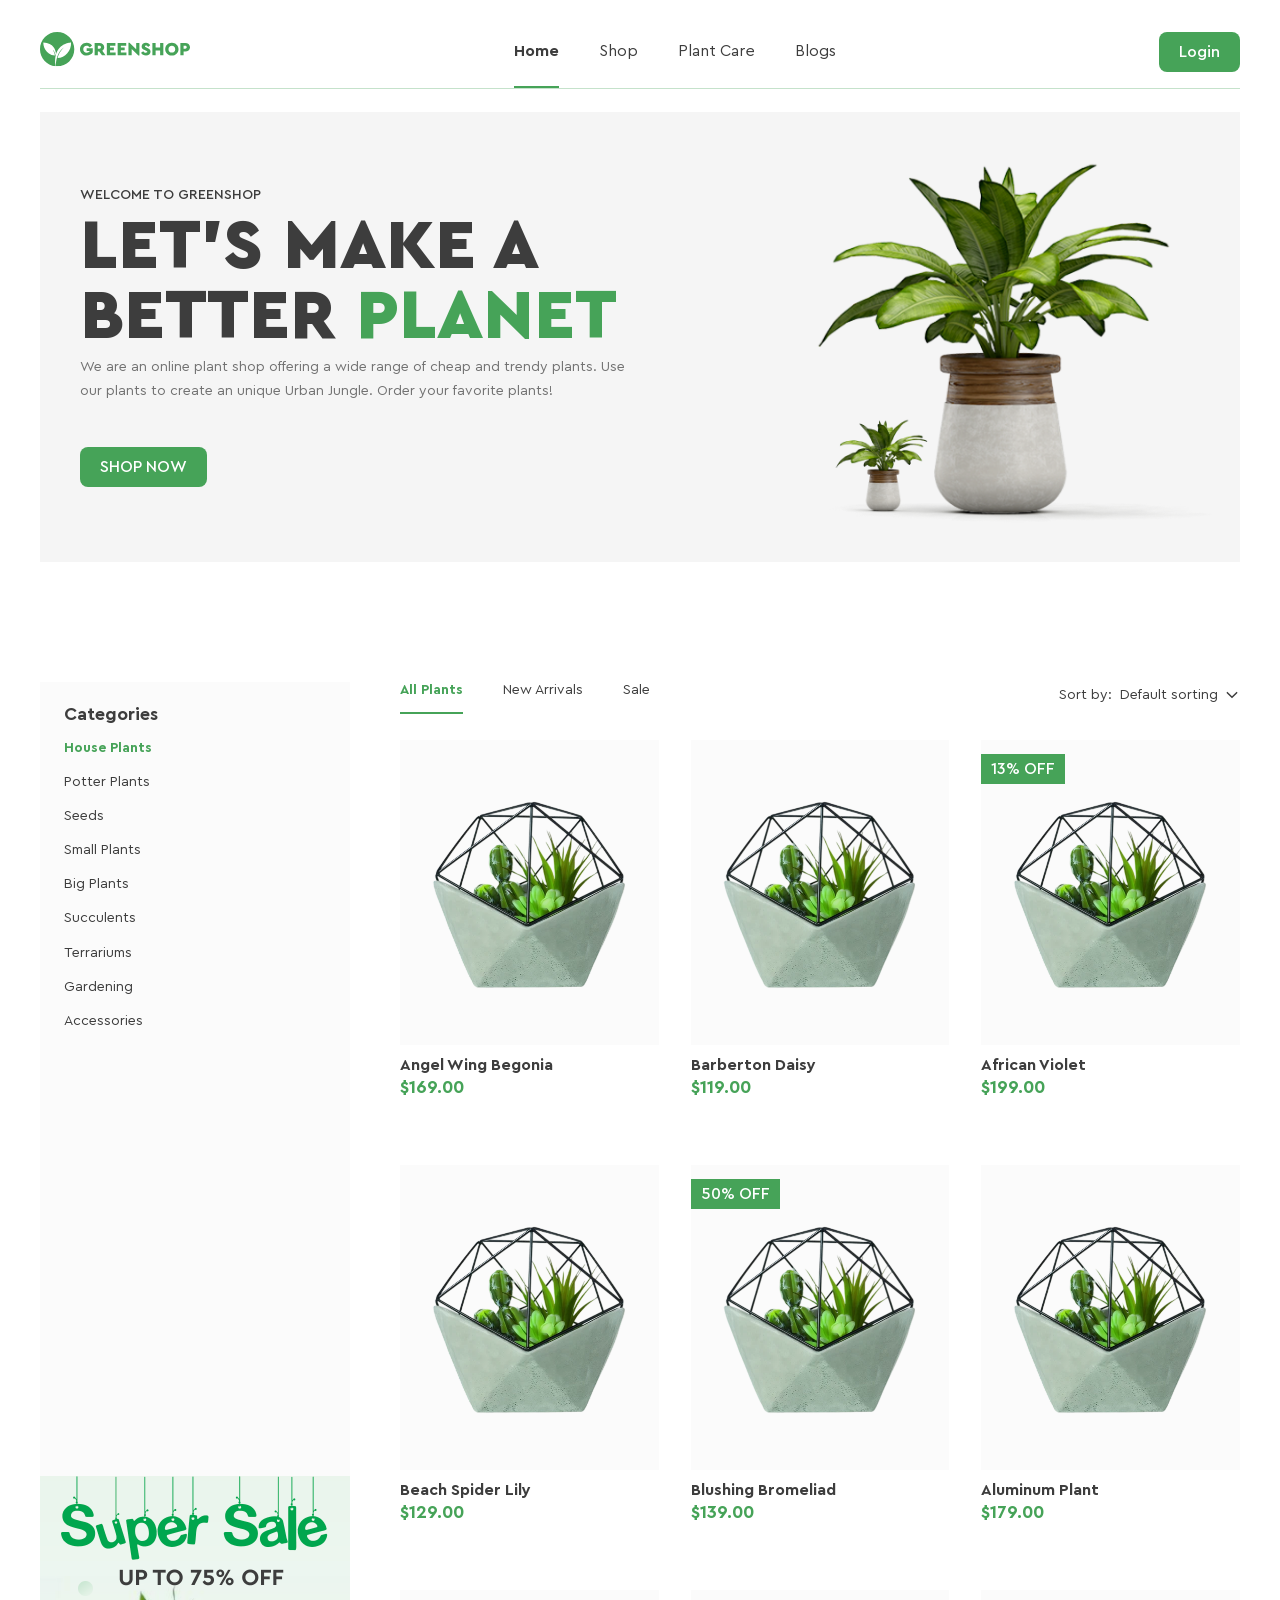
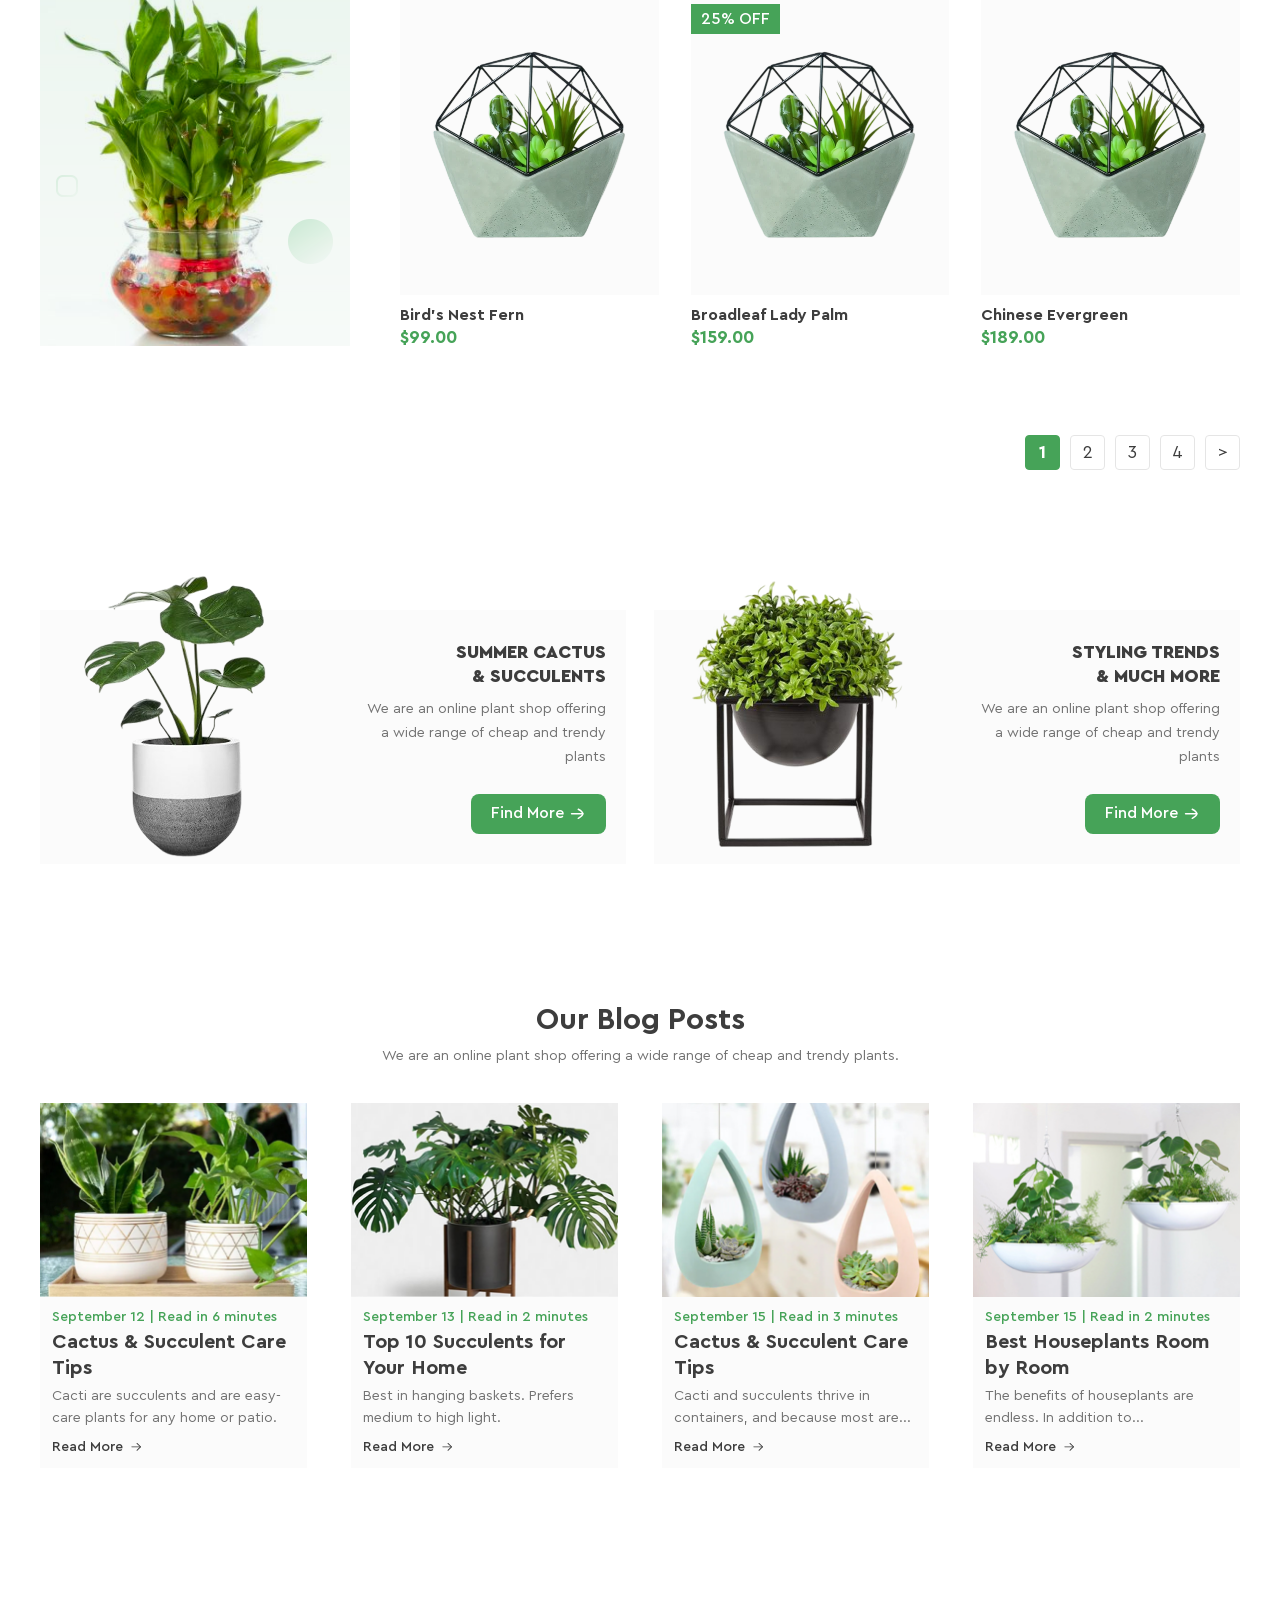
==== commit 007f0a9f: "Fix menu bugs" ====
--- a/index.html
+++ b/index.html
@@ -19,7 +19,17 @@
                 <li>
                   <a href="#">
                     Drainage
-                    <img class="arrow" src="img/arrow_left.svg" alt="" />
+                    <span class="arrow">
+                      <svg
+                        class="arrow-icon"
+                        viewBox="0 0 8 10"
+                        aria-hidden="true"
+                      >
+                        <path
+                          d="M7.79132 9.0542C8.02458 9.2699 8.02539 9.62039 7.79313 9.83703C7.58198 10.034 7.2509 10.0525 7.0172 9.89217L6.95022 9.83871L2.14228 5.39263C1.92959 5.19594 1.91024 4.88735 2.08424 4.67031L2.14224 4.60814L6.95019 0.16132C7.18343 -0.0544048 7.56082 -0.0536792 7.7931 0.162941C8.00426 0.359869 8.02281 0.667429 7.8492 0.883799L7.79135 0.945772L3.40775 5.00059L7.79132 9.0542Z"
+                        />
+                      </svg>
+                    </span>
                   </a>
                   <ul class="second-submenu">
                     <li><a href="#">Universal</a></li>
@@ -34,7 +44,17 @@
                 <li>
                   <a href="#">
                     Fungicides
-                    <img class="arrow" src="img/arrow_left.svg" alt="" />
+                    <span class="arrow">
+                      <svg
+                        class="arrow-icon"
+                        viewBox="0 0 8 10"
+                        aria-hidden="true"
+                      >
+                        <path
+                          d="M7.79132 9.0542C8.02458 9.2699 8.02539 9.62039 7.79313 9.83703C7.58198 10.034 7.2509 10.0525 7.0172 9.89217L6.95022 9.83871L2.14228 5.39263C1.92959 5.19594 1.91024 4.88735 2.08424 4.67031L2.14224 4.60814L6.95019 0.16132C7.18343 -0.0544048 7.56082 -0.0536792 7.7931 0.162941C8.00426 0.359869 8.02281 0.667429 7.8492 0.883799L7.79135 0.945772L3.40775 5.00059L7.79132 9.0542Z"
+                        />
+                      </svg>
+                    </span>
                   </a>
                   <ul class="second-submenu">
                     <li><a href="#">Universal</a></li>
@@ -45,7 +65,17 @@
                 <li>
                   <a href="#">
                     Fertilizer
-                    <img class="arrow" src="img/arrow_left.svg" alt="" />
+                    <span class="arrow">
+                      <svg
+                        class="arrow-icon"
+                        viewBox="0 0 8 10"
+                        aria-hidden="true"
+                      >
+                        <path
+                          d="M7.79132 9.0542C8.02458 9.2699 8.02539 9.62039 7.79313 9.83703C7.58198 10.034 7.2509 10.0525 7.0172 9.89217L6.95022 9.83871L2.14228 5.39263C1.92959 5.19594 1.91024 4.88735 2.08424 4.67031L2.14224 4.60814L6.95019 0.16132C7.18343 -0.0544048 7.56082 -0.0536792 7.7931 0.162941C8.00426 0.359869 8.02281 0.667429 7.8492 0.883799L7.79135 0.945772L3.40775 5.00059L7.79132 9.0542Z"
+                        />
+                      </svg>
+                    </span>
                   </a>
                   <ul class="second-submenu">
                     <li><a href="#">Universal</a></li>
@@ -56,7 +86,17 @@
                 <li>
                   <a href="#">
                     Priming
-                    <img class="arrow" src="img/arrow_left.svg" alt="" />
+                    <span class="arrow">
+                      <svg
+                        class="arrow-icon"
+                        viewBox="0 0 8 10"
+                        aria-hidden="true"
+                      >
+                        <path
+                          d="M7.79132 9.0542C8.02458 9.2699 8.02539 9.62039 7.79313 9.83703C7.58198 10.034 7.2509 10.0525 7.0172 9.89217L6.95022 9.83871L2.14228 5.39263C1.92959 5.19594 1.91024 4.88735 2.08424 4.67031L2.14224 4.60814L6.95019 0.16132C7.18343 -0.0544048 7.56082 -0.0536792 7.7931 0.162941C8.00426 0.359869 8.02281 0.667429 7.8492 0.883799L7.79135 0.945772L3.40775 5.00059L7.79132 9.0542Z"
+                        />
+                      </svg>
+                    </span>
                   </a>
                   <ul class="second-submenu">
                     <li><a href="#">Universal</a></li>
@@ -72,7 +112,17 @@
                 <li>
                   <a href="#">
                     Drainage
-                    <img class="arrow" src="img/arrow_left.svg" alt="" />
+                    <span class="arrow">
+                      <svg
+                        class="arrow-icon"
+                        viewBox="0 0 8 10"
+                        aria-hidden="true"
+                      >
+                        <path
+                          d="M7.79132 9.0542C8.02458 9.2699 8.02539 9.62039 7.79313 9.83703C7.58198 10.034 7.2509 10.0525 7.0172 9.89217L6.95022 9.83871L2.14228 5.39263C1.92959 5.19594 1.91024 4.88735 2.08424 4.67031L2.14224 4.60814L6.95019 0.16132C7.18343 -0.0544048 7.56082 -0.0536792 7.7931 0.162941C8.00426 0.359869 8.02281 0.667429 7.8492 0.883799L7.79135 0.945772L3.40775 5.00059L7.79132 9.0542Z"
+                        />
+                      </svg>
+                    </span>
                   </a>
                   <ul class="second-submenu">
                     <li><a href="#">Universal</a></li>
@@ -87,7 +137,17 @@
                 <li>
                   <a href="#">
                     Fungicides
-                    <img class="arrow" src="img/arrow_left.svg" alt="" />
+                    <span class="arrow">
+                      <svg
+                        class="arrow-icon"
+                        viewBox="0 0 8 10"
+                        aria-hidden="true"
+                      >
+                        <path
+                          d="M7.79132 9.0542C8.02458 9.2699 8.02539 9.62039 7.79313 9.83703C7.58198 10.034 7.2509 10.0525 7.0172 9.89217L6.95022 9.83871L2.14228 5.39263C1.92959 5.19594 1.91024 4.88735 2.08424 4.67031L2.14224 4.60814L6.95019 0.16132C7.18343 -0.0544048 7.56082 -0.0536792 7.7931 0.162941C8.00426 0.359869 8.02281 0.667429 7.8492 0.883799L7.79135 0.945772L3.40775 5.00059L7.79132 9.0542Z"
+                        />
+                      </svg>
+                    </span>
                   </a>
                   <ul class="second-submenu">
                     <li><a href="#">Universal</a></li>
@@ -98,7 +158,17 @@
                 <li>
                   <a href="#">
                     Fertilizer
-                    <img class="arrow" src="img/arrow_left.svg" alt="" />
+                    <span class="arrow">
+                      <svg
+                        class="arrow-icon"
+                        viewBox="0 0 8 10"
+                        aria-hidden="true"
+                      >
+                        <path
+                          d="M7.79132 9.0542C8.02458 9.2699 8.02539 9.62039 7.79313 9.83703C7.58198 10.034 7.2509 10.0525 7.0172 9.89217L6.95022 9.83871L2.14228 5.39263C1.92959 5.19594 1.91024 4.88735 2.08424 4.67031L2.14224 4.60814L6.95019 0.16132C7.18343 -0.0544048 7.56082 -0.0536792 7.7931 0.162941C8.00426 0.359869 8.02281 0.667429 7.8492 0.883799L7.79135 0.945772L3.40775 5.00059L7.79132 9.0542Z"
+                        />
+                      </svg>
+                    </span>
                   </a>
                   <ul class="second-submenu">
                     <li><a href="#">Universal</a></li>
@@ -109,7 +179,17 @@
                 <li>
                   <a href="#">
                     Priming
-                    <img class="arrow" src="img/arrow_left.svg" alt="" />
+                    <span class="arrow">
+                      <svg
+                        class="arrow-icon"
+                        viewBox="0 0 8 10"
+                        aria-hidden="true"
+                      >
+                        <path
+                          d="M7.79132 9.0542C8.02458 9.2699 8.02539 9.62039 7.79313 9.83703C7.58198 10.034 7.2509 10.0525 7.0172 9.89217L6.95022 9.83871L2.14228 5.39263C1.92959 5.19594 1.91024 4.88735 2.08424 4.67031L2.14224 4.60814L6.95019 0.16132C7.18343 -0.0544048 7.56082 -0.0536792 7.7931 0.162941C8.00426 0.359869 8.02281 0.667429 7.8492 0.883799L7.79135 0.945772L3.40775 5.00059L7.79132 9.0542Z"
+                        />
+                      </svg>
+                    </span>
                   </a>
                   <ul class="second-submenu">
                     <li><a href="#">Universal</a></li>
@@ -125,7 +205,17 @@
                 <li>
                   <a href="#">
                     Drainage
-                    <img class="arrow" src="img/arrow_left.svg" alt="" />
+                    <span class="arrow">
+                      <svg
+                        class="arrow-icon"
+                        viewBox="0 0 8 10"
+                        aria-hidden="true"
+                      >
+                        <path
+                          d="M7.79132 9.0542C8.02458 9.2699 8.02539 9.62039 7.79313 9.83703C7.58198 10.034 7.2509 10.0525 7.0172 9.89217L6.95022 9.83871L2.14228 5.39263C1.92959 5.19594 1.91024 4.88735 2.08424 4.67031L2.14224 4.60814L6.95019 0.16132C7.18343 -0.0544048 7.56082 -0.0536792 7.7931 0.162941C8.00426 0.359869 8.02281 0.667429 7.8492 0.883799L7.79135 0.945772L3.40775 5.00059L7.79132 9.0542Z"
+                        />
+                      </svg>
+                    </span>
                   </a>
                   <ul class="second-submenu">
                     <li><a href="#">Universal</a></li>
@@ -140,7 +230,17 @@
                 <li>
                   <a href="#">
                     Fungicides
-                    <img class="arrow" src="img/arrow_left.svg" alt="" />
+                    <span class="arrow">
+                      <svg
+                        class="arrow-icon"
+                        viewBox="0 0 8 10"
+                        aria-hidden="true"
+                      >
+                        <path
+                          d="M7.79132 9.0542C8.02458 9.2699 8.02539 9.62039 7.79313 9.83703C7.58198 10.034 7.2509 10.0525 7.0172 9.89217L6.95022 9.83871L2.14228 5.39263C1.92959 5.19594 1.91024 4.88735 2.08424 4.67031L2.14224 4.60814L6.95019 0.16132C7.18343 -0.0544048 7.56082 -0.0536792 7.7931 0.162941C8.00426 0.359869 8.02281 0.667429 7.8492 0.883799L7.79135 0.945772L3.40775 5.00059L7.79132 9.0542Z"
+                        />
+                      </svg>
+                    </span>
                   </a>
                   <ul class="second-submenu">
                     <li><a href="#">Universal</a></li>
@@ -151,7 +251,17 @@
                 <li>
                   <a href="#">
                     Fertilizer
-                    <img class="arrow" src="img/arrow_left.svg" alt="" />
+                    <span class="arrow">
+                      <svg
+                        class="arrow-icon"
+                        viewBox="0 0 8 10"
+                        aria-hidden="true"
+                      >
+                        <path
+                          d="M7.79132 9.0542C8.02458 9.2699 8.02539 9.62039 7.79313 9.83703C7.58198 10.034 7.2509 10.0525 7.0172 9.89217L6.95022 9.83871L2.14228 5.39263C1.92959 5.19594 1.91024 4.88735 2.08424 4.67031L2.14224 4.60814L6.95019 0.16132C7.18343 -0.0544048 7.56082 -0.0536792 7.7931 0.162941C8.00426 0.359869 8.02281 0.667429 7.8492 0.883799L7.79135 0.945772L3.40775 5.00059L7.79132 9.0542Z"
+                        />
+                      </svg>
+                    </span>
                   </a>
                   <ul class="second-submenu">
                     <li><a href="#">Universal</a></li>
@@ -162,7 +272,17 @@
                 <li>
                   <a href="#">
                     Priming
-                    <img class="arrow" src="img/arrow_left.svg" alt="" />
+                    <span class="arrow">
+                      <svg
+                        class="arrow-icon"
+                        viewBox="0 0 8 10"
+                        aria-hidden="true"
+                      >
+                        <path
+                          d="M7.79132 9.0542C8.02458 9.2699 8.02539 9.62039 7.79313 9.83703C7.58198 10.034 7.2509 10.0525 7.0172 9.89217L6.95022 9.83871L2.14228 5.39263C1.92959 5.19594 1.91024 4.88735 2.08424 4.67031L2.14224 4.60814L6.95019 0.16132C7.18343 -0.0544048 7.56082 -0.0536792 7.7931 0.162941C8.00426 0.359869 8.02281 0.667429 7.8492 0.883799L7.79135 0.945772L3.40775 5.00059L7.79132 9.0542Z"
+                        />
+                      </svg>
+                    </span>
                   </a>
                   <ul class="second-submenu">
                     <li><a href="#">Universal</a></li>
@@ -178,7 +298,17 @@
                 <li>
                   <a href="#">
                     Drainage
-                    <img class="arrow" src="img/arrow_left.svg" alt="" />
+                    <span class="arrow">
+                      <svg
+                        class="arrow-icon"
+                        viewBox="0 0 8 10"
+                        aria-hidden="true"
+                      >
+                        <path
+                          d="M7.79132 9.0542C8.02458 9.2699 8.02539 9.62039 7.79313 9.83703C7.58198 10.034 7.2509 10.0525 7.0172 9.89217L6.95022 9.83871L2.14228 5.39263C1.92959 5.19594 1.91024 4.88735 2.08424 4.67031L2.14224 4.60814L6.95019 0.16132C7.18343 -0.0544048 7.56082 -0.0536792 7.7931 0.162941C8.00426 0.359869 8.02281 0.667429 7.8492 0.883799L7.79135 0.945772L3.40775 5.00059L7.79132 9.0542Z"
+                        />
+                      </svg>
+                    </span>
                   </a>
                   <ul class="second-submenu">
                     <li><a href="#">Universal</a></li>
@@ -193,7 +323,17 @@
                 <li>
                   <a href="#">
                     Fungicides
-                    <img class="arrow" src="img/arrow_left.svg" alt="" />
+                    <span class="arrow">
+                      <svg
+                        class="arrow-icon"
+                        viewBox="0 0 8 10"
+                        aria-hidden="true"
+                      >
+                        <path
+                          d="M7.79132 9.0542C8.02458 9.2699 8.02539 9.62039 7.79313 9.83703C7.58198 10.034 7.2509 10.0525 7.0172 9.89217L6.95022 9.83871L2.14228 5.39263C1.92959 5.19594 1.91024 4.88735 2.08424 4.67031L2.14224 4.60814L6.95019 0.16132C7.18343 -0.0544048 7.56082 -0.0536792 7.7931 0.162941C8.00426 0.359869 8.02281 0.667429 7.8492 0.883799L7.79135 0.945772L3.40775 5.00059L7.79132 9.0542Z"
+                        />
+                      </svg>
+                    </span>
                   </a>
                   <ul class="second-submenu">
                     <li><a href="#">Universal</a></li>
@@ -204,7 +344,17 @@
                 <li>
                   <a href="#">
                     Fertilizer
-                    <img class="arrow" src="img/arrow_left.svg" alt="" />
+                    <span class="arrow">
+                      <svg
+                        class="arrow-icon"
+                        viewBox="0 0 8 10"
+                        aria-hidden="true"
+                      >
+                        <path
+                          d="M7.79132 9.0542C8.02458 9.2699 8.02539 9.62039 7.79313 9.83703C7.58198 10.034 7.2509 10.0525 7.0172 9.89217L6.95022 9.83871L2.14228 5.39263C1.92959 5.19594 1.91024 4.88735 2.08424 4.67031L2.14224 4.60814L6.95019 0.16132C7.18343 -0.0544048 7.56082 -0.0536792 7.7931 0.162941C8.00426 0.359869 8.02281 0.667429 7.8492 0.883799L7.79135 0.945772L3.40775 5.00059L7.79132 9.0542Z"
+                        />
+                      </svg>
+                    </span>
                   </a>
                   <ul class="second-submenu">
                     <li><a href="#">Universal</a></li>
@@ -215,7 +365,17 @@
                 <li>
                   <a href="#">
                     Priming
-                    <img class="arrow" src="img/arrow_left.svg" alt="" />
+                    <span class="arrow">
+                      <svg
+                        class="arrow-icon"
+                        viewBox="0 0 8 10"
+                        aria-hidden="true"
+                      >
+                        <path
+                          d="M7.79132 9.0542C8.02458 9.2699 8.02539 9.62039 7.79313 9.83703C7.58198 10.034 7.2509 10.0525 7.0172 9.89217L6.95022 9.83871L2.14228 5.39263C1.92959 5.19594 1.91024 4.88735 2.08424 4.67031L2.14224 4.60814L6.95019 0.16132C7.18343 -0.0544048 7.56082 -0.0536792 7.7931 0.162941C8.00426 0.359869 8.02281 0.667429 7.8492 0.883799L7.79135 0.945772L3.40775 5.00059L7.79132 9.0542Z"
+                        />
+                      </svg>
+                    </span>
                   </a>
                   <ul class="second-submenu">
                     <li><a href="#">Universal</a></li>
@@ -227,7 +387,13 @@
           </ul>
         </nav>
         <a href="login.html" class="button">
-          <img src="img/login.svg" alt="Login" />
+          <span class="arrow">
+            <svg class="arrow-icon" viewBox="0 0 8 10" aria-hidden="true">
+              <path
+                d="M7.79132 9.0542C8.02458 9.2699 8.02539 9.62039 7.79313 9.83703C7.58198 10.034 7.2509 10.0525 7.0172 9.89217L6.95022 9.83871L2.14228 5.39263C1.92959 5.19594 1.91024 4.88735 2.08424 4.67031L2.14224 4.60814L6.95019 0.16132C7.18343 -0.0544048 7.56082 -0.0536792 7.7931 0.162941C8.00426 0.359869 8.02281 0.667429 7.8492 0.883799L7.79135 0.945772L3.40775 5.00059L7.79132 9.0542Z"
+              />
+            </svg>
+          </span>
           <span>Login</span>
         </a>
       </header>
--- a/css/style.css
+++ b/css/style.css
@@ -248,60 +248,77 @@
     left: 0;
     right: 0;
     height: 20px;
-    bottom: -20px;
+    bottom: -24px;
 }
 
 .menu>li>a {
+    position: relative;
     display: inline-block;
     font-size: 16px;
     color: #3d3d3d;
     text-decoration: none;
-    padding-bottom: 8px;
     border-bottom: 2px solid transparent;
     transition: color 0.2s ease;
 }
 
-.menu>li>a:hover {
-    color: #46a358;
-}
-
-.menu a.active {
+.menu>li:hover>a {
+    color: #46a358;
+}
+
+.menu>li>a.active {
     font-weight: 700;
 }
 
-.menu a.active::after {
+.menu>li>a.active::after {
     content: '';
+    position: absolute;
+    left: 0;
+    right: 0;
+    bottom: -28px;
     height: 2px;
     background: #46a358;
-    position: absolute;
-    left: 0;
-    right: 0;
-    bottom: -8px;
 }
 
 .submenu {
     position: absolute;
     top: 100%;
-    left: 0;
+    left: 50%;
+    transform: translateX(-50%);
     min-width: 200px;
     background: #edf6ee;
     display: none;
+    margin-top: 20px;
 }
 
 .second-submenu {
     position: absolute;
     top: 0;
-    left: 100%;
+    left: calc(100% + 2px);
     min-width: 200px;
     background: #edf6ee;
     display: none;
 }
 
-.menu li:hover>.submenu {
-    display: block;
-}
-
-.submenu li:hover>.second-submenu {
+.menu>li:hover>.submenu,
+.menu>li>.submenu:hover {
+    display: block;
+}
+
+.submenu li {
+    position: relative;
+}
+
+.submenu li::after {
+    content: '';
+    position: absolute;
+    top: 0;
+    right: -2px;
+    width: 2px;
+    height: 100%;
+}
+
+.submenu li:hover>.second-submenu,
+.submenu li>.second-submenu:hover {
     display: block;
 }
 
@@ -314,13 +331,14 @@
     color: #3d3d3d;
     position: relative;
     box-sizing: border-box;
-    transition: 0.2s ease;
-}
-
-.submenu a:hover,
-.second-submenu a:hover {
+    transition: background 0.2s ease, color 0.2s ease, font-weight 0.2s ease;
+}
+
+.submenu li:hover>a,
+.second-submenu li:hover>a {
     background: #46a358;
     color: #ffffff;
+    font-weight: 700;
 }
 
 .arrow {
@@ -328,12 +346,32 @@
     right: 14px;
     top: 50%;
     transform: translateY(-50%);
-    transition: color 0.2s ease;
-}
-
-.submenu a:hover .arrow,
-.second-submenu a:hover .arrow {
+    color: #727272;
+    display: none;
+}
+
+.arrow-icon {
+    display: block;
+    width: 12px;
+    height: 12px;
+    fill: currentColor;
+    transform: rotate(180deg);
+    transform-origin: center;
+    transition: transform 0.2s ease, fill 0.2s ease;
+}
+
+.submenu li:is(:has(.second-submenu))>a .arrow {
+    display: block;
+}
+
+.submenu li:hover>a .arrow,
+.second-submenu li:hover>a .arrow {
     color: #ffffff;
+}
+
+.submenu li:hover>a .arrow-icon,
+.second-submenu li:hover>a .arrow-icon {
+    transform: rotate(0deg);
 }
 
 .button {
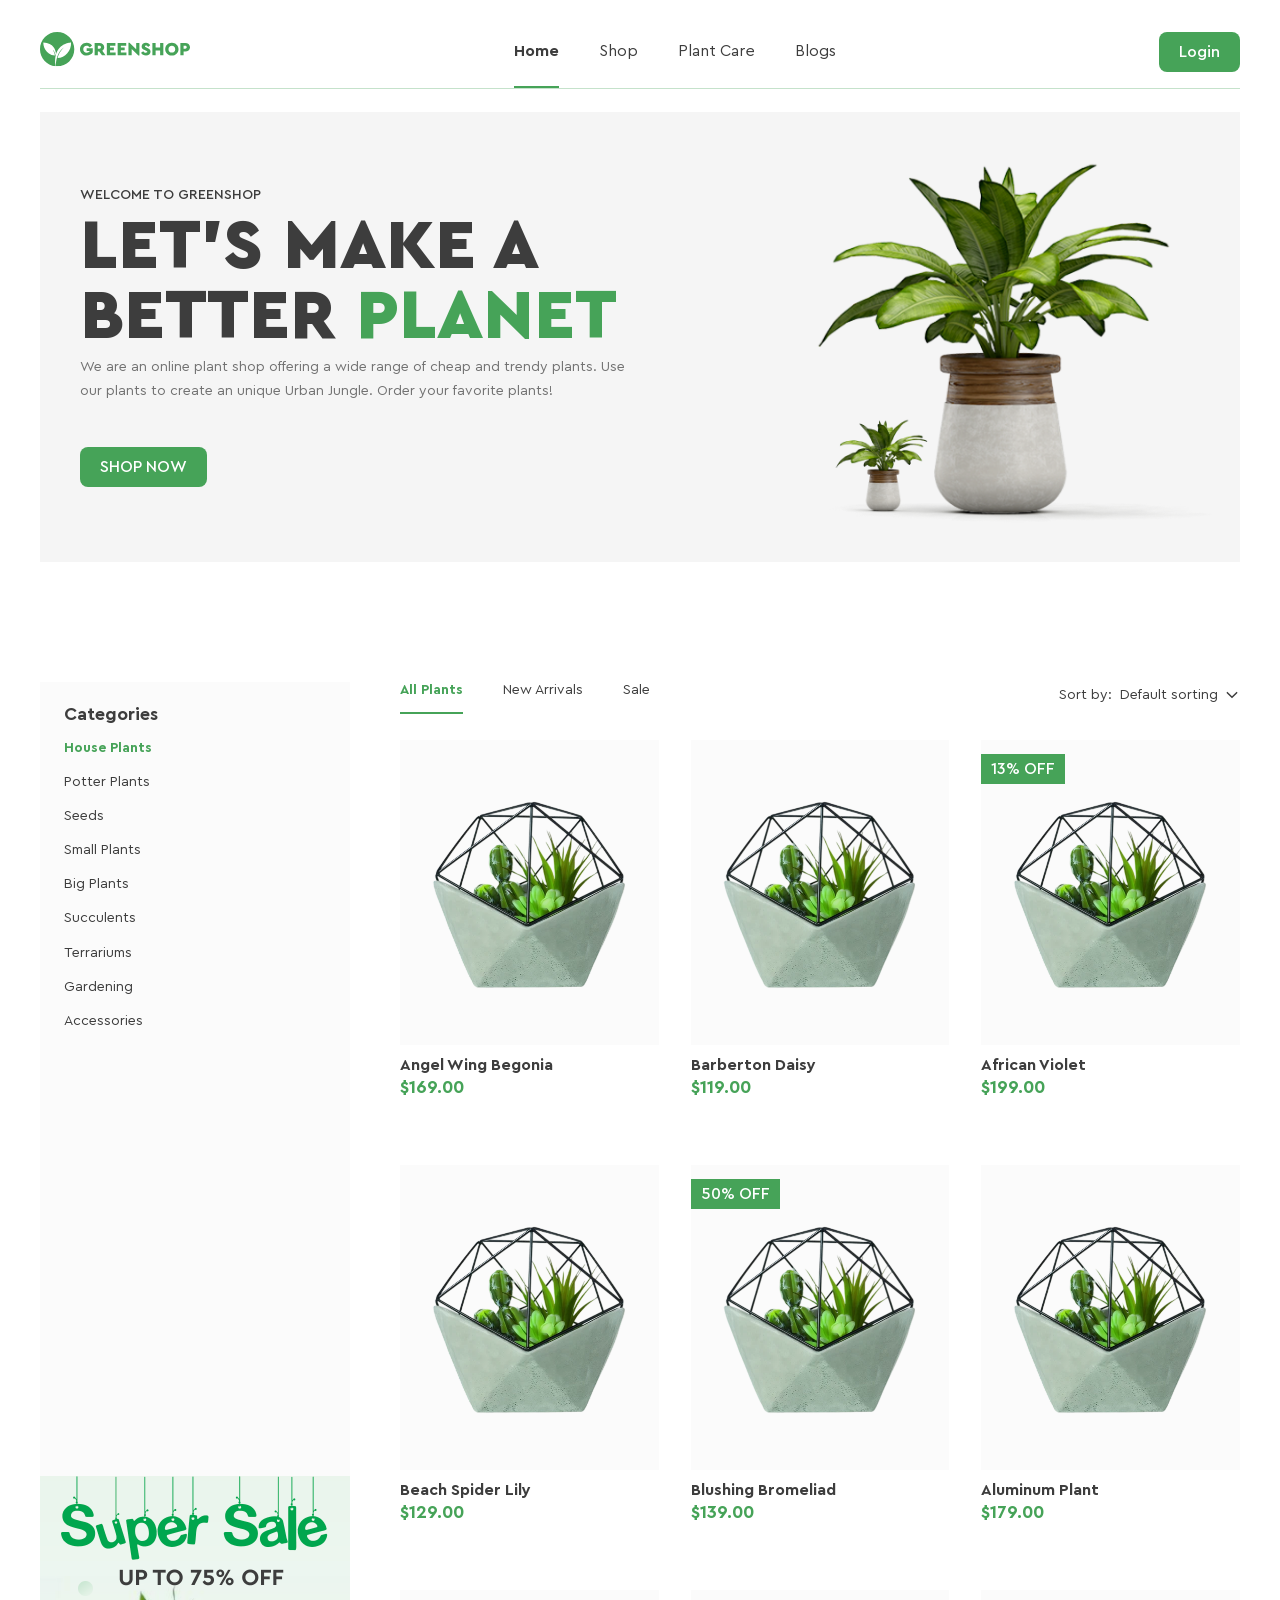
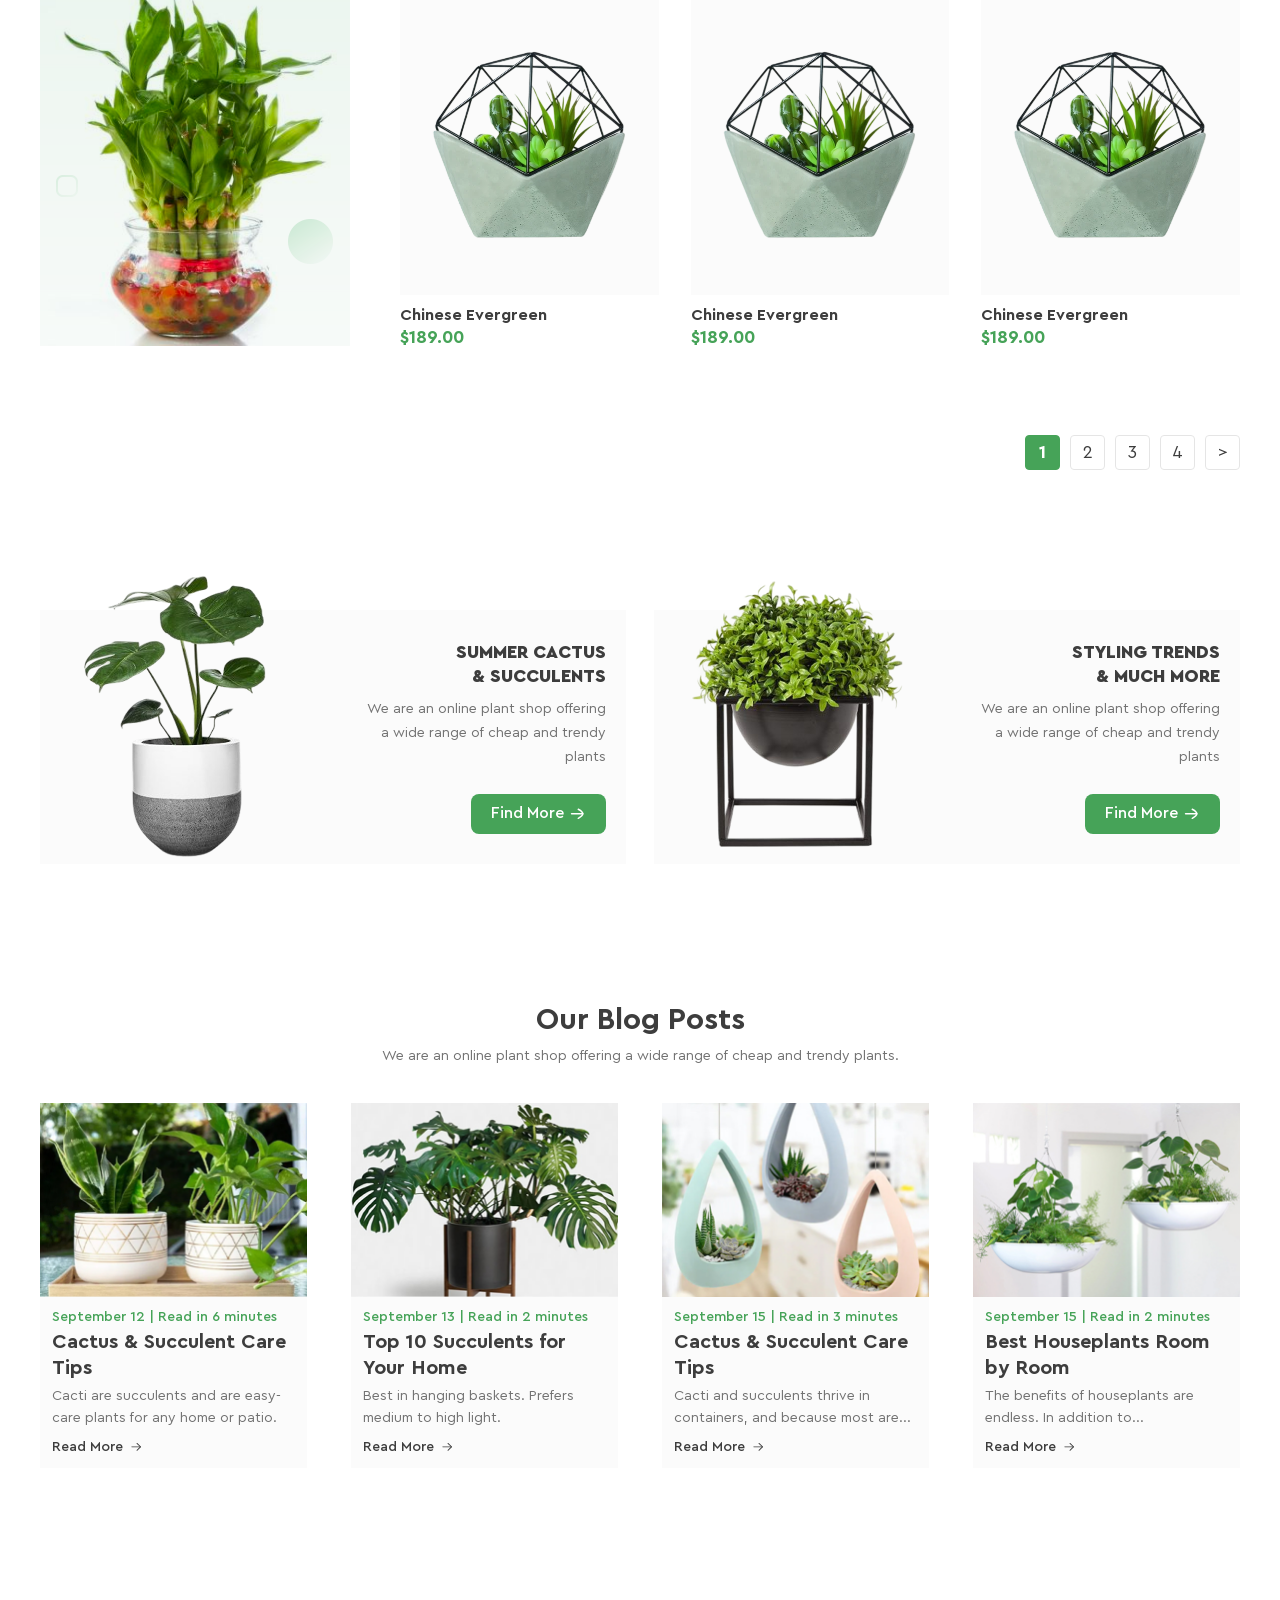
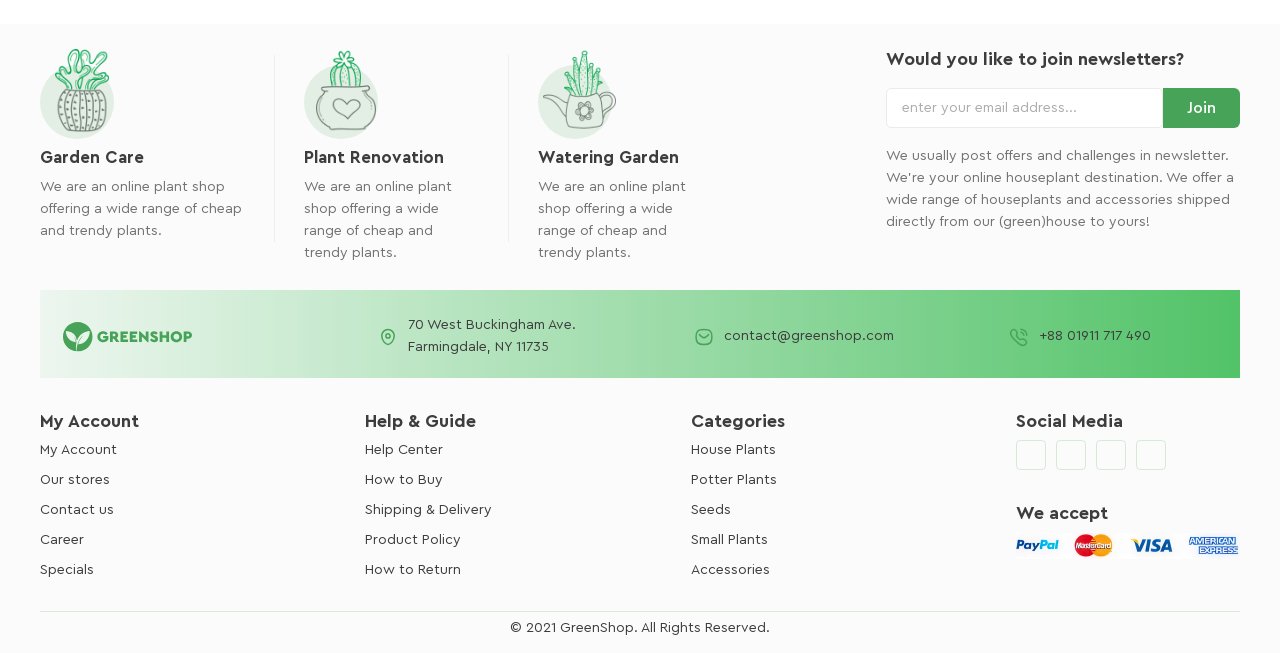
==== commit ec13e9e1: "Created footer" ====
--- a/index.html
+++ b/index.html
@@ -11,6 +11,7 @@
     <div class="container">
       <header class="header">
         <div class="logo"><img src="img/logo.svg" alt="Logo" /></div>
+
         <nav class="nav">
           <ul class="menu">
             <li>
@@ -133,7 +134,6 @@
                     <li><a href="#">For Orchids</a></li>
                   </ul>
                 </li>
-
                 <li>
                   <a href="#">
                     Fungicides
@@ -154,7 +154,6 @@
                     <li><a href="#">For Ficus</a></li>
                   </ul>
                 </li>
-
                 <li>
                   <a href="#">
                     Fertilizer
@@ -175,7 +174,6 @@
                     <li><a href="#">For Citrus</a></li>
                   </ul>
                 </li>
-
                 <li>
                   <a href="#">
                     Priming
@@ -226,7 +224,6 @@
                     <li><a href="#">For Orchids</a></li>
                   </ul>
                 </li>
-
                 <li>
                   <a href="#">
                     Fungicides
@@ -247,7 +244,6 @@
                     <li><a href="#">For Ficus</a></li>
                   </ul>
                 </li>
-
                 <li>
                   <a href="#">
                     Fertilizer
@@ -268,7 +264,6 @@
                     <li><a href="#">For Citrus</a></li>
                   </ul>
                 </li>
-
                 <li>
                   <a href="#">
                     Priming
@@ -319,7 +314,6 @@
                     <li><a href="#">For Orchids</a></li>
                   </ul>
                 </li>
-
                 <li>
                   <a href="#">
                     Fungicides
@@ -340,7 +334,6 @@
                     <li><a href="#">For Ficus</a></li>
                   </ul>
                 </li>
-
                 <li>
                   <a href="#">
                     Fertilizer
@@ -361,7 +354,6 @@
                     <li><a href="#">For Citrus</a></li>
                   </ul>
                 </li>
-
                 <li>
                   <a href="#">
                     Priming
@@ -386,6 +378,7 @@
             </li>
           </ul>
         </nav>
+
         <a href="login.html" class="button">
           <span class="arrow">
             <svg class="arrow-icon" viewBox="0 0 8 10" aria-hidden="true">
@@ -397,22 +390,20 @@
           <span>Login</span>
         </a>
       </header>
+
       <main>
         <section id="home" class="hero">
           <div class="hero-left">
             <p class="hero-subtitle">Welcome to GreenShop</p>
-
             <h1 class="hero-title">
               Let’s make a <br />
               better <span>planet</span>
             </h1>
-
             <p class="hero-text">
               We are an online plant shop offering a wide range of cheap and
               trendy plants. Use our plants to create an unique Urban Jungle.
               Order your favorite plants!
             </p>
-
             <a href="#" class="button">Shop now</a>
           </div>
 
@@ -420,12 +411,12 @@
             <img src="img/hero_img.png" alt="Plant" />
           </div>
         </section>
+
         <section id="shop" class="shop">
           <div class="shop-wrapper">
             <aside class="shop-sidebar">
               <div class="shop-container">
                 <h2 class="sidebar-title">Categories</h2>
-
                 <ul class="categories-list">
                   <li><a href="#" class="active">House Plants</a></li>
                   <li><a href="#">Potter Plants</a></li>
@@ -458,7 +449,6 @@
 
                 <div class="shop-sort">
                   <span>Sort by:</span>
-
                   <button class="sort-button" type="button">
                     Default sorting
                     <img src="img/arrow_down.svg" alt="Open sorting" />
@@ -470,39 +460,6 @@
                 <article class="product-card">
                   <div class="product-image">
                     <img src="img/shot_item.png" alt="Angel Wing Begonia" />
-                    <div class="product-actions">
-                      <a
-                        href="#"
-                        class="action-button"
-                        aria-label="Add to cart"
-                      >
-                        <svg class="icon shopping" viewBox="0 0 20 20">
-                          <path
-                            d="M14.294 16.875H8.24077C5.65655 16.875 3.55412 14.7726 3.55412 12.1883V7.38453C3.55412 4.98223 2.35676 2.75861 0.351225 1.43627C-0.00894369 1.19881 -0.108379 0.714369 0.129078 0.354199C0.366535 -0.00600861 0.850939 -0.105483 1.21119 0.132052C2.35606 0.886915 3.28487 1.88252 3.94905 3.02879C4.09258 3.18958 5.24995 4.41631 7.14726 4.41631H16.142C18.596 4.37042 20.5168 6.83314 19.8752 9.20185L18.8397 13.3288C18.3159 15.4167 16.4466 16.875 14.294 16.875V16.875ZM4.91926 5.53724C5.04912 6.13717 5.11634 6.75577 5.11634 7.38453V12.1883C5.11634 13.9112 6.51796 15.3128 8.24077 15.3128H14.294C15.7291 15.3128 16.9752 14.3406 17.3245 12.9487L18.3599 8.82169C18.7412 7.41421 17.5997 5.95131 16.142 5.97853H7.14722C6.28913 5.97853 5.54224 5.79352 4.91926 5.53724V5.53724ZM7.85021 19.023C7.85021 18.4838 7.41307 18.0467 6.87383 18.0467C5.57828 18.0982 5.57942 19.9483 6.87383 19.9994C7.41307 19.9994 7.85021 19.5623 7.85021 19.023ZM15.6222 19.023C15.6222 18.4838 15.1851 18.0467 14.6459 18.0467C13.3503 18.0982 13.3514 19.9483 14.6459 19.9994C15.1851 19.9994 15.6222 19.5623 15.6222 19.023ZM16.9231 8.32186C16.9231 7.89045 16.5734 7.54075 16.142 7.54075H7.45966C6.42329 7.58199 6.42407 9.06207 7.45966 9.10296H16.142C16.5734 9.10296 16.9231 8.75326 16.9231 8.32186Z"
-                          />
-                        </svg>
-                      </a>
-
-                      <a
-                        href="#"
-                        class="action-button"
-                        aria-label="Add to wishlist"
-                      >
-                        <svg class="icon heart" viewBox="0 0 20 20">
-                          <path
-                            d="M13.9717 1.7998C15.4166 1.7998 16.7486 2.37871 17.7188 3.42969V3.43066C18.6767 4.46882 19.2001 5.88134 19.2002 7.4043C19.2002 8.98272 18.6091 10.4193 17.3691 11.9141C16.2661 13.2439 14.6846 14.5889 12.876 16.1289C12.2563 16.6564 11.5549 17.2538 10.8271 17.8896C10.5982 18.0897 10.3044 18.2002 10 18.2002C9.69557 18.2002 9.40185 18.0899 9.17285 17.8896C8.44679 17.2553 7.74654 16.6585 7.12793 16.1318L7.12598 16.1309L7.125 16.1299L5.81445 15.0078C4.55493 13.9173 3.45812 12.9113 2.63086 11.9141C1.391 10.4192 0.799805 8.98268 0.799805 7.4043C0.799903 5.88136 1.3234 4.4688 2.28125 3.43066V3.42969C3.25133 2.3787 4.58328 1.79984 6.02832 1.7998C7.11245 1.7998 8.10666 2.14373 8.97852 2.81738C9.3518 3.10588 9.69197 3.45021 10 3.8418C10.3081 3.45022 10.648 3.10591 11.0215 2.81738C11.8934 2.14369 12.8875 1.79981 13.9717 1.7998ZM13.9717 3.25391C13.2172 3.25391 12.5256 3.49223 11.9111 3.9668C11.3603 4.39257 10.9722 4.93495 10.7432 5.31836C10.5856 5.58169 10.3069 5.74023 10 5.74023C9.69313 5.74023 9.41436 5.58169 9.25684 5.31836V5.31738C9.02793 4.93403 8.63977 4.39248 8.08887 3.9668C7.47443 3.49222 6.78271 3.25391 6.02832 3.25391C4.99109 3.25394 4.04099 3.66594 3.34961 4.41504C2.64687 5.17664 2.254 6.2364 2.25391 7.4043C2.25391 8.62415 2.70463 9.72492 3.75098 10.9863C4.76822 12.2127 6.28557 13.506 8.06543 15.0215H8.06641L8.07129 15.0264C8.65482 15.5232 9.31194 16.0839 9.99805 16.6816C10.6884 16.0824 11.3474 15.5205 11.9326 15.0225C13.7132 13.5062 15.2314 12.2132 16.249 10.9863C17.2953 9.72489 17.7461 8.62418 17.7461 7.4043C17.746 6.2364 17.3531 5.17664 16.6504 4.41504C15.9591 3.66592 15.0088 3.25391 13.9717 3.25391Z"
-                          />
-                        </svg>
-                      </a>
-
-                      <a href="#" class="action-button" aria-label="Search">
-                        <svg class="icon search" viewBox="0 0 20 20">
-                          <path
-                            d="M14.1147 15.4026C10.5175 18.2679 5.48899 17.475 2.82549 14.1888C0.254756 11.0161 0.415532 6.43912 3.20439 3.54234C6.08599 0.549465 10.6164 0.149928 13.9005 2.60503C15.0771 3.48446 15.9558 4.60328 16.528 5.95754C17.1037 7.31968 17.2785 8.73688 17.0789 10.1985C16.8799 11.6533 16.2992 12.9497 15.3543 14.1596C15.4307 14.2096 15.5122 14.2455 15.5707 14.304C16.6095 15.338 17.6445 16.3758 18.6833 17.4098C18.9296 17.6548 19.0521 17.9403 18.979 18.2842C18.834 18.9686 18.0189 19.2327 17.4961 18.763C17.251 18.5432 17.0255 18.301 16.7928 18.0684C15.9395 17.2159 15.0867 16.3629 14.2333 15.5105C14.1979 15.4768 14.1608 15.4453 14.1147 15.4026ZM15.3638 9.08809C15.3728 5.6142 12.5671 2.80564 9.08397 2.80058C5.61041 2.79553 2.80694 5.58161 2.79176 9.05325C2.77659 12.5356 5.57668 15.352 9.07048 15.3683C12.53 15.3846 15.3548 12.5654 15.3638 9.08809Z"
-                          />
-                        </svg>
-                      </a>
-                    </div>
                   </div>
                   <h4 class="product-title">Angel Wing Begonia</h4>
                   <p class="product-price">$169.00</p>
@@ -511,39 +468,6 @@
                 <article class="product-card">
                   <div class="product-image">
                     <img src="img/shot_item.png" alt="Barberton Daisy" />
-                    <div class="product-actions">
-                      <a
-                        href="#"
-                        class="action-button"
-                        aria-label="Add to cart"
-                      >
-                        <svg class="icon shopping" viewBox="0 0 20 20">
-                          <path
-                            d="M14.294 16.875H8.24077C5.65655 16.875 3.55412 14.7726 3.55412 12.1883V7.38453C3.55412 4.98223 2.35676 2.75861 0.351225 1.43627C-0.00894369 1.19881 -0.108379 0.714369 0.129078 0.354199C0.366535 -0.00600861 0.850939 -0.105483 1.21119 0.132052C2.35606 0.886915 3.28487 1.88252 3.94905 3.02879C4.09258 3.18958 5.24995 4.41631 7.14726 4.41631H16.142C18.596 4.37042 20.5168 6.83314 19.8752 9.20185L18.8397 13.3288C18.3159 15.4167 16.4466 16.875 14.294 16.875V16.875ZM4.91926 5.53724C5.04912 6.13717 5.11634 6.75577 5.11634 7.38453V12.1883C5.11634 13.9112 6.51796 15.3128 8.24077 15.3128H14.294C15.7291 15.3128 16.9752 14.3406 17.3245 12.9487L18.3599 8.82169C18.7412 7.41421 17.5997 5.95131 16.142 5.97853H7.14722C6.28913 5.97853 5.54224 5.79352 4.91926 5.53724V5.53724ZM7.85021 19.023C7.85021 18.4838 7.41307 18.0467 6.87383 18.0467C5.57828 18.0982 5.57942 19.9483 6.87383 19.9994C7.41307 19.9994 7.85021 19.5623 7.85021 19.023ZM15.6222 19.023C15.6222 18.4838 15.1851 18.0467 14.6459 18.0467C13.3503 18.0982 13.3514 19.9483 14.6459 19.9994C15.1851 19.9994 15.6222 19.5623 15.6222 19.023ZM16.9231 8.32186C16.9231 7.89045 16.5734 7.54075 16.142 7.54075H7.45966C6.42329 7.58199 6.42407 9.06207 7.45966 9.10296H16.142C16.5734 9.10296 16.9231 8.75326 16.9231 8.32186Z"
-                          />
-                        </svg>
-                      </a>
-
-                      <a
-                        href="#"
-                        class="action-button"
-                        aria-label="Add to wishlist"
-                      >
-                        <svg class="icon heart" viewBox="0 0 20 20">
-                          <path
-                            d="M13.9717 1.7998C15.4166 1.7998 16.7486 2.37871 17.7188 3.42969V3.43066C18.6767 4.46882 19.2001 5.88134 19.2002 7.4043C19.2002 8.98272 18.6091 10.4193 17.3691 11.9141C16.2661 13.2439 14.6846 14.5889 12.876 16.1289C12.2563 16.6564 11.5549 17.2538 10.8271 17.8896C10.5982 18.0897 10.3044 18.2002 10 18.2002C9.69557 18.2002 9.40185 18.0899 9.17285 17.8896C8.44679 17.2553 7.74654 16.6585 7.12793 16.1318L7.12598 16.1309L7.125 16.1299L5.81445 15.0078C4.55493 13.9173 3.45812 12.9113 2.63086 11.9141C1.391 10.4192 0.799805 8.98268 0.799805 7.4043C0.799903 5.88136 1.3234 4.4688 2.28125 3.43066V3.42969C3.25133 2.3787 4.58328 1.79984 6.02832 1.7998C7.11245 1.7998 8.10666 2.14373 8.97852 2.81738C9.3518 3.10588 9.69197 3.45021 10 3.8418C10.3081 3.45022 10.648 3.10591 11.0215 2.81738C11.8934 2.14369 12.8875 1.79981 13.9717 1.7998ZM13.9717 3.25391C13.2172 3.25391 12.5256 3.49223 11.9111 3.9668C11.3603 4.39257 10.9722 4.93495 10.7432 5.31836C10.5856 5.58169 10.3069 5.74023 10 5.74023C9.69313 5.74023 9.41436 5.58169 9.25684 5.31836V5.31738C9.02793 4.93403 8.63977 4.39248 8.08887 3.9668C7.47443 3.49222 6.78271 3.25391 6.02832 3.25391C4.99109 3.25394 4.04099 3.66594 3.34961 4.41504C2.64687 5.17664 2.254 6.2364 2.25391 7.4043C2.25391 8.62415 2.70463 9.72492 3.75098 10.9863C4.76822 12.2127 6.28557 13.506 8.06543 15.0215H8.06641L8.07129 15.0264C8.65482 15.5232 9.31194 16.0839 9.99805 16.6816C10.6884 16.0824 11.3474 15.5205 11.9326 15.0225C13.7132 13.5062 15.2314 12.2132 16.249 10.9863C17.2953 9.72489 17.7461 8.62418 17.7461 7.4043C17.746 6.2364 17.3531 5.17664 16.6504 4.41504C15.9591 3.66592 15.0088 3.25391 13.9717 3.25391Z"
-                          />
-                        </svg>
-                      </a>
-
-                      <a href="#" class="action-button" aria-label="Search">
-                        <svg class="icon search" viewBox="0 0 20 20">
-                          <path
-                            d="M14.1147 15.4026C10.5175 18.2679 5.48899 17.475 2.82549 14.1888C0.254756 11.0161 0.415532 6.43912 3.20439 3.54234C6.08599 0.549465 10.6164 0.149928 13.9005 2.60503C15.0771 3.48446 15.9558 4.60328 16.528 5.95754C17.1037 7.31968 17.2785 8.73688 17.0789 10.1985C16.8799 11.6533 16.2992 12.9497 15.3543 14.1596C15.4307 14.2096 15.5122 14.2455 15.5707 14.304C16.6095 15.338 17.6445 16.3758 18.6833 17.4098C18.9296 17.6548 19.0521 17.9403 18.979 18.2842C18.834 18.9686 18.0189 19.2327 17.4961 18.763C17.251 18.5432 17.0255 18.301 16.7928 18.0684C15.9395 17.2159 15.0867 16.3629 14.2333 15.5105C14.1979 15.4768 14.1608 15.4453 14.1147 15.4026ZM15.3638 9.08809C15.3728 5.6142 12.5671 2.80564 9.08397 2.80058C5.61041 2.79553 2.80694 5.58161 2.79176 9.05325C2.77659 12.5356 5.57668 15.352 9.07048 15.3683C12.53 15.3846 15.3548 12.5654 15.3638 9.08809Z"
-                          />
-                        </svg>
-                      </a>
-                    </div>
                   </div>
                   <h4 class="product-title">Barberton Daisy</h4>
                   <p class="product-price">$119.00</p>
@@ -553,39 +477,6 @@
                   <div class="product-image">
                     <span class="product-badge">13% OFF</span>
                     <img src="img/shot_item.png" alt="African Violet" />
-                    <div class="product-actions">
-                      <a
-                        href="#"
-                        class="action-button"
-                        aria-label="Add to cart"
-                      >
-                        <svg class="icon shopping" viewBox="0 0 20 20">
-                          <path
-                            d="M14.294 16.875H8.24077C5.65655 16.875 3.55412 14.7726 3.55412 12.1883V7.38453C3.55412 4.98223 2.35676 2.75861 0.351225 1.43627C-0.00894369 1.19881 -0.108379 0.714369 0.129078 0.354199C0.366535 -0.00600861 0.850939 -0.105483 1.21119 0.132052C2.35606 0.886915 3.28487 1.88252 3.94905 3.02879C4.09258 3.18958 5.24995 4.41631 7.14726 4.41631H16.142C18.596 4.37042 20.5168 6.83314 19.8752 9.20185L18.8397 13.3288C18.3159 15.4167 16.4466 16.875 14.294 16.875V16.875ZM4.91926 5.53724C5.04912 6.13717 5.11634 6.75577 5.11634 7.38453V12.1883C5.11634 13.9112 6.51796 15.3128 8.24077 15.3128H14.294C15.7291 15.3128 16.9752 14.3406 17.3245 12.9487L18.3599 8.82169C18.7412 7.41421 17.5997 5.95131 16.142 5.97853H7.14722C6.28913 5.97853 5.54224 5.79352 4.91926 5.53724V5.53724ZM7.85021 19.023C7.85021 18.4838 7.41307 18.0467 6.87383 18.0467C5.57828 18.0982 5.57942 19.9483 6.87383 19.9994C7.41307 19.9994 7.85021 19.5623 7.85021 19.023ZM15.6222 19.023C15.6222 18.4838 15.1851 18.0467 14.6459 18.0467C13.3503 18.0982 13.3514 19.9483 14.6459 19.9994C15.1851 19.9994 15.6222 19.5623 15.6222 19.023ZM16.9231 8.32186C16.9231 7.89045 16.5734 7.54075 16.142 7.54075H7.45966C6.42329 7.58199 6.42407 9.06207 7.45966 9.10296H16.142C16.5734 9.10296 16.9231 8.75326 16.9231 8.32186Z"
-                          />
-                        </svg>
-                      </a>
-
-                      <a
-                        href="#"
-                        class="action-button"
-                        aria-label="Add to wishlist"
-                      >
-                        <svg class="icon heart" viewBox="0 0 20 20">
-                          <path
-                            d="M13.9717 1.7998C15.4166 1.7998 16.7486 2.37871 17.7188 3.42969V3.43066C18.6767 4.46882 19.2001 5.88134 19.2002 7.4043C19.2002 8.98272 18.6091 10.4193 17.3691 11.9141C16.2661 13.2439 14.6846 14.5889 12.876 16.1289C12.2563 16.6564 11.5549 17.2538 10.8271 17.8896C10.5982 18.0897 10.3044 18.2002 10 18.2002C9.69557 18.2002 9.40185 18.0899 9.17285 17.8896C8.44679 17.2553 7.74654 16.6585 7.12793 16.1318L7.12598 16.1309L7.125 16.1299L5.81445 15.0078C4.55493 13.9173 3.45812 12.9113 2.63086 11.9141C1.391 10.4192 0.799805 8.98268 0.799805 7.4043C0.799903 5.88136 1.3234 4.4688 2.28125 3.43066V3.42969C3.25133 2.3787 4.58328 1.79984 6.02832 1.7998C7.11245 1.7998 8.10666 2.14373 8.97852 2.81738C9.3518 3.10588 9.69197 3.45021 10 3.8418C10.3081 3.45022 10.648 3.10591 11.0215 2.81738C11.8934 2.14369 12.8875 1.79981 13.9717 1.7998ZM13.9717 3.25391C13.2172 3.25391 12.5256 3.49223 11.9111 3.9668C11.3603 4.39257 10.9722 4.93495 10.7432 5.31836C10.5856 5.58169 10.3069 5.74023 10 5.74023C9.69313 5.74023 9.41436 5.58169 9.25684 5.31836V5.31738C9.02793 4.93403 8.63977 4.39248 8.08887 3.9668C7.47443 3.49222 6.78271 3.25391 6.02832 3.25391C4.99109 3.25394 4.04099 3.66594 3.34961 4.41504C2.64687 5.17664 2.254 6.2364 2.25391 7.4043C2.25391 8.62415 2.70463 9.72492 3.75098 10.9863C4.76822 12.2127 6.28557 13.506 8.06543 15.0215H8.06641L8.07129 15.0264C8.65482 15.5232 9.31194 16.0839 9.99805 16.6816C10.6884 16.0824 11.3474 15.5205 11.9326 15.0225C13.7132 13.5062 15.2314 12.2132 16.249 10.9863C17.2953 9.72489 17.7461 8.62418 17.7461 7.4043C17.746 6.2364 17.3531 5.17664 16.6504 4.41504C15.9591 3.66592 15.0088 3.25391 13.9717 3.25391Z"
-                          />
-                        </svg>
-                      </a>
-
-                      <a href="#" class="action-button" aria-label="Search">
-                        <svg class="icon search" viewBox="0 0 20 20">
-                          <path
-                            d="M14.1147 15.4026C10.5175 18.2679 5.48899 17.475 2.82549 14.1888C0.254756 11.0161 0.415532 6.43912 3.20439 3.54234C6.08599 0.549465 10.6164 0.149928 13.9005 2.60503C15.0771 3.48446 15.9558 4.60328 16.528 5.95754C17.1037 7.31968 17.2785 8.73688 17.0789 10.1985C16.8799 11.6533 16.2992 12.9497 15.3543 14.1596C15.4307 14.2096 15.5122 14.2455 15.5707 14.304C16.6095 15.338 17.6445 16.3758 18.6833 17.4098C18.9296 17.6548 19.0521 17.9403 18.979 18.2842C18.834 18.9686 18.0189 19.2327 17.4961 18.763C17.251 18.5432 17.0255 18.301 16.7928 18.0684C15.9395 17.2159 15.0867 16.3629 14.2333 15.5105C14.1979 15.4768 14.1608 15.4453 14.1147 15.4026ZM15.3638 9.08809C15.3728 5.6142 12.5671 2.80564 9.08397 2.80058C5.61041 2.79553 2.80694 5.58161 2.79176 9.05325C2.77659 12.5356 5.57668 15.352 9.07048 15.3683C12.53 15.3846 15.3548 12.5654 15.3638 9.08809Z"
-                          />
-                        </svg>
-                      </a>
-                    </div>
                   </div>
                   <h4 class="product-title">African Violet</h4>
                   <p class="product-price">$199.00</p>
@@ -594,39 +485,6 @@
                 <article class="product-card">
                   <div class="product-image">
                     <img src="img/shot_item.png" alt="Beach Spider Lily" />
-                    <div class="product-actions">
-                      <a
-                        href="#"
-                        class="action-button"
-                        aria-label="Add to cart"
-                      >
-                        <svg class="icon shopping" viewBox="0 0 20 20">
-                          <path
-                            d="M14.294 16.875H8.24077C5.65655 16.875 3.55412 14.7726 3.55412 12.1883V7.38453C3.55412 4.98223 2.35676 2.75861 0.351225 1.43627C-0.00894369 1.19881 -0.108379 0.714369 0.129078 0.354199C0.366535 -0.00600861 0.850939 -0.105483 1.21119 0.132052C2.35606 0.886915 3.28487 1.88252 3.94905 3.02879C4.09258 3.18958 5.24995 4.41631 7.14726 4.41631H16.142C18.596 4.37042 20.5168 6.83314 19.8752 9.20185L18.8397 13.3288C18.3159 15.4167 16.4466 16.875 14.294 16.875V16.875ZM4.91926 5.53724C5.04912 6.13717 5.11634 6.75577 5.11634 7.38453V12.1883C5.11634 13.9112 6.51796 15.3128 8.24077 15.3128H14.294C15.7291 15.3128 16.9752 14.3406 17.3245 12.9487L18.3599 8.82169C18.7412 7.41421 17.5997 5.95131 16.142 5.97853H7.14722C6.28913 5.97853 5.54224 5.79352 4.91926 5.53724V5.53724ZM7.85021 19.023C7.85021 18.4838 7.41307 18.0467 6.87383 18.0467C5.57828 18.0982 5.57942 19.9483 6.87383 19.9994C7.41307 19.9994 7.85021 19.5623 7.85021 19.023ZM15.6222 19.023C15.6222 18.4838 15.1851 18.0467 14.6459 18.0467C13.3503 18.0982 13.3514 19.9483 14.6459 19.9994C15.1851 19.9994 15.6222 19.5623 15.6222 19.023ZM16.9231 8.32186C16.9231 7.89045 16.5734 7.54075 16.142 7.54075H7.45966C6.42329 7.58199 6.42407 9.06207 7.45966 9.10296H16.142C16.5734 9.10296 16.9231 8.75326 16.9231 8.32186Z"
-                          />
-                        </svg>
-                      </a>
-
-                      <a
-                        href="#"
-                        class="action-button"
-                        aria-label="Add to wishlist"
-                      >
-                        <svg class="icon heart" viewBox="0 0 20 20">
-                          <path
-                            d="M13.9717 1.7998C15.4166 1.7998 16.7486 2.37871 17.7188 3.42969V3.43066C18.6767 4.46882 19.2001 5.88134 19.2002 7.4043C19.2002 8.98272 18.6091 10.4193 17.3691 11.9141C16.2661 13.2439 14.6846 14.5889 12.876 16.1289C12.2563 16.6564 11.5549 17.2538 10.8271 17.8896C10.5982 18.0897 10.3044 18.2002 10 18.2002C9.69557 18.2002 9.40185 18.0899 9.17285 17.8896C8.44679 17.2553 7.74654 16.6585 7.12793 16.1318L7.12598 16.1309L7.125 16.1299L5.81445 15.0078C4.55493 13.9173 3.45812 12.9113 2.63086 11.9141C1.391 10.4192 0.799805 8.98268 0.799805 7.4043C0.799903 5.88136 1.3234 4.4688 2.28125 3.43066V3.42969C3.25133 2.3787 4.58328 1.79984 6.02832 1.7998C7.11245 1.7998 8.10666 2.14373 8.97852 2.81738C9.3518 3.10588 9.69197 3.45021 10 3.8418C10.3081 3.45022 10.648 3.10591 11.0215 2.81738C11.8934 2.14369 12.8875 1.79981 13.9717 1.7998ZM13.9717 3.25391C13.2172 3.25391 12.5256 3.49223 11.9111 3.9668C11.3603 4.39257 10.9722 4.93495 10.7432 5.31836C10.5856 5.58169 10.3069 5.74023 10 5.74023C9.69313 5.74023 9.41436 5.58169 9.25684 5.31836V5.31738C9.02793 4.93403 8.63977 4.39248 8.08887 3.9668C7.47443 3.49222 6.78271 3.25391 6.02832 3.25391C4.99109 3.25394 4.04099 3.66594 3.34961 4.41504C2.64687 5.17664 2.254 6.2364 2.25391 7.4043C2.25391 8.62415 2.70463 9.72492 3.75098 10.9863C4.76822 12.2127 6.28557 13.506 8.06543 15.0215H8.06641L8.07129 15.0264C8.65482 15.5232 9.31194 16.0839 9.99805 16.6816C10.6884 16.0824 11.3474 15.5205 11.9326 15.0225C13.7132 13.5062 15.2314 12.2132 16.249 10.9863C17.2953 9.72489 17.7461 8.62418 17.7461 7.4043C17.746 6.2364 17.3531 5.17664 16.6504 4.41504C15.9591 3.66592 15.0088 3.25391 13.9717 3.25391Z"
-                          />
-                        </svg>
-                      </a>
-
-                      <a href="#" class="action-button" aria-label="Search">
-                        <svg class="icon search" viewBox="0 0 20 20">
-                          <path
-                            d="M14.1147 15.4026C10.5175 18.2679 5.48899 17.475 2.82549 14.1888C0.254756 11.0161 0.415532 6.43912 3.20439 3.54234C6.08599 0.549465 10.6164 0.149928 13.9005 2.60503C15.0771 3.48446 15.9558 4.60328 16.528 5.95754C17.1037 7.31968 17.2785 8.73688 17.0789 10.1985C16.8799 11.6533 16.2992 12.9497 15.3543 14.1596C15.4307 14.2096 15.5122 14.2455 15.5707 14.304C16.6095 15.338 17.6445 16.3758 18.6833 17.4098C18.9296 17.6548 19.0521 17.9403 18.979 18.2842C18.834 18.9686 18.0189 19.2327 17.4961 18.763C17.251 18.5432 17.0255 18.301 16.7928 18.0684C15.9395 17.2159 15.0867 16.3629 14.2333 15.5105C14.1979 15.4768 14.1608 15.4453 14.1147 15.4026ZM15.3638 9.08809C15.3728 5.6142 12.5671 2.80564 9.08397 2.80058C5.61041 2.79553 2.80694 5.58161 2.79176 9.05325C2.77659 12.5356 5.57668 15.352 9.07048 15.3683C12.53 15.3846 15.3548 12.5654 15.3638 9.08809Z"
-                          />
-                        </svg>
-                      </a>
-                    </div>
                   </div>
                   <h4 class="product-title">Beach Spider Lily</h4>
                   <p class="product-price">$129.00</p>
@@ -636,39 +494,6 @@
                   <div class="product-image">
                     <span class="product-badge">50% OFF</span>
                     <img src="img/shot_item.png" alt="Blushing Bromeliad" />
-                    <div class="product-actions">
-                      <a
-                        href="#"
-                        class="action-button"
-                        aria-label="Add to cart"
-                      >
-                        <svg class="icon shopping" viewBox="0 0 20 20">
-                          <path
-                            d="M14.294 16.875H8.24077C5.65655 16.875 3.55412 14.7726 3.55412 12.1883V7.38453C3.55412 4.98223 2.35676 2.75861 0.351225 1.43627C-0.00894369 1.19881 -0.108379 0.714369 0.129078 0.354199C0.366535 -0.00600861 0.850939 -0.105483 1.21119 0.132052C2.35606 0.886915 3.28487 1.88252 3.94905 3.02879C4.09258 3.18958 5.24995 4.41631 7.14726 4.41631H16.142C18.596 4.37042 20.5168 6.83314 19.8752 9.20185L18.8397 13.3288C18.3159 15.4167 16.4466 16.875 14.294 16.875V16.875ZM4.91926 5.53724C5.04912 6.13717 5.11634 6.75577 5.11634 7.38453V12.1883C5.11634 13.9112 6.51796 15.3128 8.24077 15.3128H14.294C15.7291 15.3128 16.9752 14.3406 17.3245 12.9487L18.3599 8.82169C18.7412 7.41421 17.5997 5.95131 16.142 5.97853H7.14722C6.28913 5.97853 5.54224 5.79352 4.91926 5.53724V5.53724ZM7.85021 19.023C7.85021 18.4838 7.41307 18.0467 6.87383 18.0467C5.57828 18.0982 5.57942 19.9483 6.87383 19.9994C7.41307 19.9994 7.85021 19.5623 7.85021 19.023ZM15.6222 19.023C15.6222 18.4838 15.1851 18.0467 14.6459 18.0467C13.3503 18.0982 13.3514 19.9483 14.6459 19.9994C15.1851 19.9994 15.6222 19.5623 15.6222 19.023ZM16.9231 8.32186C16.9231 7.89045 16.5734 7.54075 16.142 7.54075H7.45966C6.42329 7.58199 6.42407 9.06207 7.45966 9.10296H16.142C16.5734 9.10296 16.9231 8.75326 16.9231 8.32186Z"
-                          />
-                        </svg>
-                      </a>
-
-                      <a
-                        href="#"
-                        class="action-button"
-                        aria-label="Add to wishlist"
-                      >
-                        <svg class="icon heart" viewBox="0 0 20 20">
-                          <path
-                            d="M13.9717 1.7998C15.4166 1.7998 16.7486 2.37871 17.7188 3.42969V3.43066C18.6767 4.46882 19.2001 5.88134 19.2002 7.4043C19.2002 8.98272 18.6091 10.4193 17.3691 11.9141C16.2661 13.2439 14.6846 14.5889 12.876 16.1289C12.2563 16.6564 11.5549 17.2538 10.8271 17.8896C10.5982 18.0897 10.3044 18.2002 10 18.2002C9.69557 18.2002 9.40185 18.0899 9.17285 17.8896C8.44679 17.2553 7.74654 16.6585 7.12793 16.1318L7.12598 16.1309L7.125 16.1299L5.81445 15.0078C4.55493 13.9173 3.45812 12.9113 2.63086 11.9141C1.391 10.4192 0.799805 8.98268 0.799805 7.4043C0.799903 5.88136 1.3234 4.4688 2.28125 3.43066V3.42969C3.25133 2.3787 4.58328 1.79984 6.02832 1.7998C7.11245 1.7998 8.10666 2.14373 8.97852 2.81738C9.3518 3.10588 9.69197 3.45021 10 3.8418C10.3081 3.45022 10.648 3.10591 11.0215 2.81738C11.8934 2.14369 12.8875 1.79981 13.9717 1.7998ZM13.9717 3.25391C13.2172 3.25391 12.5256 3.49223 11.9111 3.9668C11.3603 4.39257 10.9722 4.93495 10.7432 5.31836C10.5856 5.58169 10.3069 5.74023 10 5.74023C9.69313 5.74023 9.41436 5.58169 9.25684 5.31836V5.31738C9.02793 4.93403 8.63977 4.39248 8.08887 3.9668C7.47443 3.49222 6.78271 3.25391 6.02832 3.25391C4.99109 3.25394 4.04099 3.66594 3.34961 4.41504C2.64687 5.17664 2.254 6.2364 2.25391 7.4043C2.25391 8.62415 2.70463 9.72492 3.75098 10.9863C4.76822 12.2127 6.28557 13.506 8.06543 15.0215H8.06641L8.07129 15.0264C8.65482 15.5232 9.31194 16.0839 9.99805 16.6816C10.6884 16.0824 11.3474 15.5205 11.9326 15.0225C13.7132 13.5062 15.2314 12.2132 16.249 10.9863C17.2953 9.72489 17.7461 8.62418 17.7461 7.4043C17.746 6.2364 17.3531 5.17664 16.6504 4.41504C15.9591 3.66592 15.0088 3.25391 13.9717 3.25391Z"
-                          />
-                        </svg>
-                      </a>
-
-                      <a href="#" class="action-button" aria-label="Search">
-                        <svg class="icon search" viewBox="0 0 20 20">
-                          <path
-                            d="M14.1147 15.4026C10.5175 18.2679 5.48899 17.475 2.82549 14.1888C0.254756 11.0161 0.415532 6.43912 3.20439 3.54234C6.08599 0.549465 10.6164 0.149928 13.9005 2.60503C15.0771 3.48446 15.9558 4.60328 16.528 5.95754C17.1037 7.31968 17.2785 8.73688 17.0789 10.1985C16.8799 11.6533 16.2992 12.9497 15.3543 14.1596C15.4307 14.2096 15.5122 14.2455 15.5707 14.304C16.6095 15.338 17.6445 16.3758 18.6833 17.4098C18.9296 17.6548 19.0521 17.9403 18.979 18.2842C18.834 18.9686 18.0189 19.2327 17.4961 18.763C17.251 18.5432 17.0255 18.301 16.7928 18.0684C15.9395 17.2159 15.0867 16.3629 14.2333 15.5105C14.1979 15.4768 14.1608 15.4453 14.1147 15.4026ZM15.3638 9.08809C15.3728 5.6142 12.5671 2.80564 9.08397 2.80058C5.61041 2.79553 2.80694 5.58161 2.79176 9.05325C2.77659 12.5356 5.57668 15.352 9.07048 15.3683C12.53 15.3846 15.3548 12.5654 15.3638 9.08809Z"
-                          />
-                        </svg>
-                      </a>
-                    </div>
                   </div>
                   <h4 class="product-title">Blushing Bromeliad</h4>
                   <p class="product-price">$139.00</p>
@@ -677,39 +502,6 @@
                 <article class="product-card">
                   <div class="product-image">
                     <img src="img/shot_item.png" alt="Aluminum Plant" />
-                    <div class="product-actions">
-                      <a
-                        href="#"
-                        class="action-button"
-                        aria-label="Add to cart"
-                      >
-                        <svg class="icon shopping" viewBox="0 0 20 20">
-                          <path
-                            d="M14.294 16.875H8.24077C5.65655 16.875 3.55412 14.7726 3.55412 12.1883V7.38453C3.55412 4.98223 2.35676 2.75861 0.351225 1.43627C-0.00894369 1.19881 -0.108379 0.714369 0.129078 0.354199C0.366535 -0.00600861 0.850939 -0.105483 1.21119 0.132052C2.35606 0.886915 3.28487 1.88252 3.94905 3.02879C4.09258 3.18958 5.24995 4.41631 7.14726 4.41631H16.142C18.596 4.37042 20.5168 6.83314 19.8752 9.20185L18.8397 13.3288C18.3159 15.4167 16.4466 16.875 14.294 16.875V16.875ZM4.91926 5.53724C5.04912 6.13717 5.11634 6.75577 5.11634 7.38453V12.1883C5.11634 13.9112 6.51796 15.3128 8.24077 15.3128H14.294C15.7291 15.3128 16.9752 14.3406 17.3245 12.9487L18.3599 8.82169C18.7412 7.41421 17.5997 5.95131 16.142 5.97853H7.14722C6.28913 5.97853 5.54224 5.79352 4.91926 5.53724V5.53724ZM7.85021 19.023C7.85021 18.4838 7.41307 18.0467 6.87383 18.0467C5.57828 18.0982 5.57942 19.9483 6.87383 19.9994C7.41307 19.9994 7.85021 19.5623 7.85021 19.023ZM15.6222 19.023C15.6222 18.4838 15.1851 18.0467 14.6459 18.0467C13.3503 18.0982 13.3514 19.9483 14.6459 19.9994C15.1851 19.9994 15.6222 19.5623 15.6222 19.023ZM16.9231 8.32186C16.9231 7.89045 16.5734 7.54075 16.142 7.54075H7.45966C6.42329 7.58199 6.42407 9.06207 7.45966 9.10296H16.142C16.5734 9.10296 16.9231 8.75326 16.9231 8.32186Z"
-                          />
-                        </svg>
-                      </a>
-
-                      <a
-                        href="#"
-                        class="action-button"
-                        aria-label="Add to wishlist"
-                      >
-                        <svg class="icon heart" viewBox="0 0 20 20">
-                          <path
-                            d="M13.9717 1.7998C15.4166 1.7998 16.7486 2.37871 17.7188 3.42969V3.43066C18.6767 4.46882 19.2001 5.88134 19.2002 7.4043C19.2002 8.98272 18.6091 10.4193 17.3691 11.9141C16.2661 13.2439 14.6846 14.5889 12.876 16.1289C12.2563 16.6564 11.5549 17.2538 10.8271 17.8896C10.5982 18.0897 10.3044 18.2002 10 18.2002C9.69557 18.2002 9.40185 18.0899 9.17285 17.8896C8.44679 17.2553 7.74654 16.6585 7.12793 16.1318L7.12598 16.1309L7.125 16.1299L5.81445 15.0078C4.55493 13.9173 3.45812 12.9113 2.63086 11.9141C1.391 10.4192 0.799805 8.98268 0.799805 7.4043C0.799903 5.88136 1.3234 4.4688 2.28125 3.43066V3.42969C3.25133 2.3787 4.58328 1.79984 6.02832 1.7998C7.11245 1.7998 8.10666 2.14373 8.97852 2.81738C9.3518 3.10588 9.69197 3.45021 10 3.8418C10.3081 3.45022 10.648 3.10591 11.0215 2.81738C11.8934 2.14369 12.8875 1.79981 13.9717 1.7998ZM13.9717 3.25391C13.2172 3.25391 12.5256 3.49223 11.9111 3.9668C11.3603 4.39257 10.9722 4.93495 10.7432 5.31836C10.5856 5.58169 10.3069 5.74023 10 5.74023C9.69313 5.74023 9.41436 5.58169 9.25684 5.31836V5.31738C9.02793 4.93403 8.63977 4.39248 8.08887 3.9668C7.47443 3.49222 6.78271 3.25391 6.02832 3.25391C4.99109 3.25394 4.04099 3.66594 3.34961 4.41504C2.64687 5.17664 2.254 6.2364 2.25391 7.4043C2.25391 8.62415 2.70463 9.72492 3.75098 10.9863C4.76822 12.2127 6.28557 13.506 8.06543 15.0215H8.06641L8.07129 15.0264C8.65482 15.5232 9.31194 16.0839 9.99805 16.6816C10.6884 16.0824 11.3474 15.5205 11.9326 15.0225C13.7132 13.5062 15.2314 12.2132 16.249 10.9863C17.2953 9.72489 17.7461 8.62418 17.7461 7.4043C17.746 6.2364 17.3531 5.17664 16.6504 4.41504C15.9591 3.66592 15.0088 3.25391 13.9717 3.25391Z"
-                          />
-                        </svg>
-                      </a>
-
-                      <a href="#" class="action-button" aria-label="Search">
-                        <svg class="icon search" viewBox="0 0 20 20">
-                          <path
-                            d="M14.1147 15.4026C10.5175 18.2679 5.48899 17.475 2.82549 14.1888C0.254756 11.0161 0.415532 6.43912 3.20439 3.54234C6.08599 0.549465 10.6164 0.149928 13.9005 2.60503C15.0771 3.48446 15.9558 4.60328 16.528 5.95754C17.1037 7.31968 17.2785 8.73688 17.0789 10.1985C16.8799 11.6533 16.2992 12.9497 15.3543 14.1596C15.4307 14.2096 15.5122 14.2455 15.5707 14.304C16.6095 15.338 17.6445 16.3758 18.6833 17.4098C18.9296 17.6548 19.0521 17.9403 18.979 18.2842C18.834 18.9686 18.0189 19.2327 17.4961 18.763C17.251 18.5432 17.0255 18.301 16.7928 18.0684C15.9395 17.2159 15.0867 16.3629 14.2333 15.5105C14.1979 15.4768 14.1608 15.4453 14.1147 15.4026ZM15.3638 9.08809C15.3728 5.6142 12.5671 2.80564 9.08397 2.80058C5.61041 2.79553 2.80694 5.58161 2.79176 9.05325C2.77659 12.5356 5.57668 15.352 9.07048 15.3683C12.53 15.3846 15.3548 12.5654 15.3638 9.08809Z"
-                          />
-                        </svg>
-                      </a>
-                    </div>
                   </div>
                   <h4 class="product-title">Aluminum Plant</h4>
                   <p class="product-price">$179.00</p>
@@ -717,123 +509,23 @@
 
                 <article class="product-card">
                   <div class="product-image">
-                    <img src="img/shot_item.png" alt="Bird's Nest Fern" />
-                    <div class="product-actions">
-                      <a
-                        href="#"
-                        class="action-button"
-                        aria-label="Add to cart"
-                      >
-                        <svg class="icon shopping" viewBox="0 0 20 20">
-                          <path
-                            d="M14.294 16.875H8.24077C5.65655 16.875 3.55412 14.7726 3.55412 12.1883V7.38453C3.55412 4.98223 2.35676 2.75861 0.351225 1.43627C-0.00894369 1.19881 -0.108379 0.714369 0.129078 0.354199C0.366535 -0.00600861 0.850939 -0.105483 1.21119 0.132052C2.35606 0.886915 3.28487 1.88252 3.94905 3.02879C4.09258 3.18958 5.24995 4.41631 7.14726 4.41631H16.142C18.596 4.37042 20.5168 6.83314 19.8752 9.20185L18.8397 13.3288C18.3159 15.4167 16.4466 16.875 14.294 16.875V16.875ZM4.91926 5.53724C5.04912 6.13717 5.11634 6.75577 5.11634 7.38453V12.1883C5.11634 13.9112 6.51796 15.3128 8.24077 15.3128H14.294C15.7291 15.3128 16.9752 14.3406 17.3245 12.9487L18.3599 8.82169C18.7412 7.41421 17.5997 5.95131 16.142 5.97853H7.14722C6.28913 5.97853 5.54224 5.79352 4.91926 5.53724V5.53724ZM7.85021 19.023C7.85021 18.4838 7.41307 18.0467 6.87383 18.0467C5.57828 18.0982 5.57942 19.9483 6.87383 19.9994C7.41307 19.9994 7.85021 19.5623 7.85021 19.023ZM15.6222 19.023C15.6222 18.4838 15.1851 18.0467 14.6459 18.0467C13.3503 18.0982 13.3514 19.9483 14.6459 19.9994C15.1851 19.9994 15.6222 19.5623 15.6222 19.023ZM16.9231 8.32186C16.9231 7.89045 16.5734 7.54075 16.142 7.54075H7.45966C6.42329 7.58199 6.42407 9.06207 7.45966 9.10296H16.142C16.5734 9.10296 16.9231 8.75326 16.9231 8.32186Z"
-                          />
-                        </svg>
-                      </a>
-
-                      <a
-                        href="#"
-                        class="action-button"
-                        aria-label="Add to wishlist"
-                      >
-                        <svg class="icon heart" viewBox="0 0 20 20">
-                          <path
-                            d="M13.9717 1.7998C15.4166 1.7998 16.7486 2.37871 17.7188 3.42969V3.43066C18.6767 4.46882 19.2001 5.88134 19.2002 7.4043C19.2002 8.98272 18.6091 10.4193 17.3691 11.9141C16.2661 13.2439 14.6846 14.5889 12.876 16.1289C12.2563 16.6564 11.5549 17.2538 10.8271 17.8896C10.5982 18.0897 10.3044 18.2002 10 18.2002C9.69557 18.2002 9.40185 18.0899 9.17285 17.8896C8.44679 17.2553 7.74654 16.6585 7.12793 16.1318L7.12598 16.1309L7.125 16.1299L5.81445 15.0078C4.55493 13.9173 3.45812 12.9113 2.63086 11.9141C1.391 10.4192 0.799805 8.98268 0.799805 7.4043C0.799903 5.88136 1.3234 4.4688 2.28125 3.43066V3.42969C3.25133 2.3787 4.58328 1.79984 6.02832 1.7998C7.11245 1.7998 8.10666 2.14373 8.97852 2.81738C9.3518 3.10588 9.69197 3.45021 10 3.8418C10.3081 3.45022 10.648 3.10591 11.0215 2.81738C11.8934 2.14369 12.8875 1.79981 13.9717 1.7998ZM13.9717 3.25391C13.2172 3.25391 12.5256 3.49223 11.9111 3.9668C11.3603 4.39257 10.9722 4.93495 10.7432 5.31836C10.5856 5.58169 10.3069 5.74023 10 5.74023C9.69313 5.74023 9.41436 5.58169 9.25684 5.31836V5.31738C9.02793 4.93403 8.63977 4.39248 8.08887 3.9668C7.47443 3.49222 6.78271 3.25391 6.02832 3.25391C4.99109 3.25394 4.04099 3.66594 3.34961 4.41504C2.64687 5.17664 2.254 6.2364 2.25391 7.4043C2.25391 8.62415 2.70463 9.72492 3.75098 10.9863C4.76822 12.2127 6.28557 13.506 8.06543 15.0215H8.06641L8.07129 15.0264C8.65482 15.5232 9.31194 16.0839 9.99805 16.6816C10.6884 16.0824 11.3474 15.5205 11.9326 15.0225C13.7132 13.5062 15.2314 12.2132 16.249 10.9863C17.2953 9.72489 17.7461 8.62418 17.7461 7.4043C17.746 6.2364 17.3531 5.17664 16.6504 4.41504C15.9591 3.66592 15.0088 3.25391 13.9717 3.25391Z"
-                          />
-                        </svg>
-                      </a>
-
-                      <a href="#" class="action-button" aria-label="Search">
-                        <svg class="icon search" viewBox="0 0 20 20">
-                          <path
-                            d="M14.1147 15.4026C10.5175 18.2679 5.48899 17.475 2.82549 14.1888C0.254756 11.0161 0.415532 6.43912 3.20439 3.54234C6.08599 0.549465 10.6164 0.149928 13.9005 2.60503C15.0771 3.48446 15.9558 4.60328 16.528 5.95754C17.1037 7.31968 17.2785 8.73688 17.0789 10.1985C16.8799 11.6533 16.2992 12.9497 15.3543 14.1596C15.4307 14.2096 15.5122 14.2455 15.5707 14.304C16.6095 15.338 17.6445 16.3758 18.6833 17.4098C18.9296 17.6548 19.0521 17.9403 18.979 18.2842C18.834 18.9686 18.0189 19.2327 17.4961 18.763C17.251 18.5432 17.0255 18.301 16.7928 18.0684C15.9395 17.2159 15.0867 16.3629 14.2333 15.5105C14.1979 15.4768 14.1608 15.4453 14.1147 15.4026ZM15.3638 9.08809C15.3728 5.6142 12.5671 2.80564 9.08397 2.80058C5.61041 2.79553 2.80694 5.58161 2.79176 9.05325C2.77659 12.5356 5.57668 15.352 9.07048 15.3683C12.53 15.3846 15.3548 12.5654 15.3638 9.08809Z"
-                          />
-                        </svg>
-                      </a>
-                    </div>
+                    <img src="img/shot_item.png" alt="Chinese Evergreen" />
                   </div>
-                  <h4 class="product-title">Bird's Nest Fern</h4>
-                  <p class="product-price">$99.00</p>
-                </article>
-
-                <article class="product-card">
-                  <div class="product-image">
-                    <span class="product-badge">25% OFF</span>
-                    <img src="img/shot_item.png" alt="Broadleaf Lady Palm" />
-                    <div class="product-actions">
-                      <a
-                        href="#"
-                        class="action-button"
-                        aria-label="Add to cart"
-                      >
-                        <svg class="icon shopping" viewBox="0 0 20 20">
-                          <path
-                            d="M14.294 16.875H8.24077C5.65655 16.875 3.55412 14.7726 3.55412 12.1883V7.38453C3.55412 4.98223 2.35676 2.75861 0.351225 1.43627C-0.00894369 1.19881 -0.108379 0.714369 0.129078 0.354199C0.366535 -0.00600861 0.850939 -0.105483 1.21119 0.132052C2.35606 0.886915 3.28487 1.88252 3.94905 3.02879C4.09258 3.18958 5.24995 4.41631 7.14726 4.41631H16.142C18.596 4.37042 20.5168 6.83314 19.8752 9.20185L18.8397 13.3288C18.3159 15.4167 16.4466 16.875 14.294 16.875V16.875ZM4.91926 5.53724C5.04912 6.13717 5.11634 6.75577 5.11634 7.38453V12.1883C5.11634 13.9112 6.51796 15.3128 8.24077 15.3128H14.294C15.7291 15.3128 16.9752 14.3406 17.3245 12.9487L18.3599 8.82169C18.7412 7.41421 17.5997 5.95131 16.142 5.97853H7.14722C6.28913 5.97853 5.54224 5.79352 4.91926 5.53724V5.53724ZM7.85021 19.023C7.85021 18.4838 7.41307 18.0467 6.87383 18.0467C5.57828 18.0982 5.57942 19.9483 6.87383 19.9994C7.41307 19.9994 7.85021 19.5623 7.85021 19.023ZM15.6222 19.023C15.6222 18.4838 15.1851 18.0467 14.6459 18.0467C13.3503 18.0982 13.3514 19.9483 14.6459 19.9994C15.1851 19.9994 15.6222 19.5623 15.6222 19.023ZM16.9231 8.32186C16.9231 7.89045 16.5734 7.54075 16.142 7.54075H7.45966C6.42329 7.58199 6.42407 9.06207 7.45966 9.10296H16.142C16.5734 9.10296 16.9231 8.75326 16.9231 8.32186Z"
-                          />
-                        </svg>
-                      </a>
-
-                      <a
-                        href="#"
-                        class="action-button"
-                        aria-label="Add to wishlist"
-                      >
-                        <svg class="icon heart" viewBox="0 0 20 20">
-                          <path
-                            d="M13.9717 1.7998C15.4166 1.7998 16.7486 2.37871 17.7188 3.42969V3.43066C18.6767 4.46882 19.2001 5.88134 19.2002 7.4043C19.2002 8.98272 18.6091 10.4193 17.3691 11.9141C16.2661 13.2439 14.6846 14.5889 12.876 16.1289C12.2563 16.6564 11.5549 17.2538 10.8271 17.8896C10.5982 18.0897 10.3044 18.2002 10 18.2002C9.69557 18.2002 9.40185 18.0899 9.17285 17.8896C8.44679 17.2553 7.74654 16.6585 7.12793 16.1318L7.12598 16.1309L7.125 16.1299L5.81445 15.0078C4.55493 13.9173 3.45812 12.9113 2.63086 11.9141C1.391 10.4192 0.799805 8.98268 0.799805 7.4043C0.799903 5.88136 1.3234 4.4688 2.28125 3.43066V3.42969C3.25133 2.3787 4.58328 1.79984 6.02832 1.7998C7.11245 1.7998 8.10666 2.14373 8.97852 2.81738C9.3518 3.10588 9.69197 3.45021 10 3.8418C10.3081 3.45022 10.648 3.10591 11.0215 2.81738C11.8934 2.14369 12.8875 1.79981 13.9717 1.7998ZM13.9717 3.25391C13.2172 3.25391 12.5256 3.49223 11.9111 3.9668C11.3603 4.39257 10.9722 4.93495 10.7432 5.31836C10.5856 5.58169 10.3069 5.74023 10 5.74023C9.69313 5.74023 9.41436 5.58169 9.25684 5.31836V5.31738C9.02793 4.93403 8.63977 4.39248 8.08887 3.9668C7.47443 3.49222 6.78271 3.25391 6.02832 3.25391C4.99109 3.25394 4.04099 3.66594 3.34961 4.41504C2.64687 5.17664 2.254 6.2364 2.25391 7.4043C2.25391 8.62415 2.70463 9.72492 3.75098 10.9863C4.76822 12.2127 6.28557 13.506 8.06543 15.0215H8.06641L8.07129 15.0264C8.65482 15.5232 9.31194 16.0839 9.99805 16.6816C10.6884 16.0824 11.3474 15.5205 11.9326 15.0225C13.7132 13.5062 15.2314 12.2132 16.249 10.9863C17.2953 9.72489 17.7461 8.62418 17.7461 7.4043C17.746 6.2364 17.3531 5.17664 16.6504 4.41504C15.9591 3.66592 15.0088 3.25391 13.9717 3.25391Z"
-                          />
-                        </svg>
-                      </a>
-
-                      <a href="#" class="action-button" aria-label="Search">
-                        <svg class="icon search" viewBox="0 0 20 20">
-                          <path
-                            d="M14.1147 15.4026C10.5175 18.2679 5.48899 17.475 2.82549 14.1888C0.254756 11.0161 0.415532 6.43912 3.20439 3.54234C6.08599 0.549465 10.6164 0.149928 13.9005 2.60503C15.0771 3.48446 15.9558 4.60328 16.528 5.95754C17.1037 7.31968 17.2785 8.73688 17.0789 10.1985C16.8799 11.6533 16.2992 12.9497 15.3543 14.1596C15.4307 14.2096 15.5122 14.2455 15.5707 14.304C16.6095 15.338 17.6445 16.3758 18.6833 17.4098C18.9296 17.6548 19.0521 17.9403 18.979 18.2842C18.834 18.9686 18.0189 19.2327 17.4961 18.763C17.251 18.5432 17.0255 18.301 16.7928 18.0684C15.9395 17.2159 15.0867 16.3629 14.2333 15.5105C14.1979 15.4768 14.1608 15.4453 14.1147 15.4026ZM15.3638 9.08809C15.3728 5.6142 12.5671 2.80564 9.08397 2.80058C5.61041 2.79553 2.80694 5.58161 2.79176 9.05325C2.77659 12.5356 5.57668 15.352 9.07048 15.3683C12.53 15.3846 15.3548 12.5654 15.3638 9.08809Z"
-                          />
-                        </svg>
-                      </a>
-                    </div>
-                  </div>
-                  <h4 class="product-title">Broadleaf Lady Palm</h4>
-                  <p class="product-price">$159.00</p>
+                  <h4 class="product-title">Chinese Evergreen</h4>
+                  <p class="product-price">$189.00</p>
                 </article>
 
                 <article class="product-card">
                   <div class="product-image">
                     <img src="img/shot_item.png" alt="Chinese Evergreen" />
-                    <div class="product-actions">
-                      <a
-                        href="#"
-                        class="action-button"
-                        aria-label="Add to cart"
-                      >
-                        <svg class="icon shopping" viewBox="0 0 20 20">
-                          <path
-                            d="M14.294 16.875H8.24077C5.65655 16.875 3.55412 14.7726 3.55412 12.1883V7.38453C3.55412 4.98223 2.35676 2.75861 0.351225 1.43627C-0.00894369 1.19881 -0.108379 0.714369 0.129078 0.354199C0.366535 -0.00600861 0.850939 -0.105483 1.21119 0.132052C2.35606 0.886915 3.28487 1.88252 3.94905 3.02879C4.09258 3.18958 5.24995 4.41631 7.14726 4.41631H16.142C18.596 4.37042 20.5168 6.83314 19.8752 9.20185L18.8397 13.3288C18.3159 15.4167 16.4466 16.875 14.294 16.875V16.875ZM4.91926 5.53724C5.04912 6.13717 5.11634 6.75577 5.11634 7.38453V12.1883C5.11634 13.9112 6.51796 15.3128 8.24077 15.3128H14.294C15.7291 15.3128 16.9752 14.3406 17.3245 12.9487L18.3599 8.82169C18.7412 7.41421 17.5997 5.95131 16.142 5.97853H7.14722C6.28913 5.97853 5.54224 5.79352 4.91926 5.53724V5.53724ZM7.85021 19.023C7.85021 18.4838 7.41307 18.0467 6.87383 18.0467C5.57828 18.0982 5.57942 19.9483 6.87383 19.9994C7.41307 19.9994 7.85021 19.5623 7.85021 19.023ZM15.6222 19.023C15.6222 18.4838 15.1851 18.0467 14.6459 18.0467C13.3503 18.0982 13.3514 19.9483 14.6459 19.9994C15.1851 19.9994 15.6222 19.5623 15.6222 19.023ZM16.9231 8.32186C16.9231 7.89045 16.5734 7.54075 16.142 7.54075H7.45966C6.42329 7.58199 6.42407 9.06207 7.45966 9.10296H16.142C16.5734 9.10296 16.9231 8.75326 16.9231 8.32186Z"
-                          />
-                        </svg>
-                      </a>
-
-                      <a
-                        href="#"
-                        class="action-button"
-                        aria-label="Add to wishlist"
-                      >
-                        <svg class="icon heart" viewBox="0 0 20 20">
-                          <path
-                            d="M13.9717 1.7998C15.4166 1.7998 16.7486 2.37871 17.7188 3.42969V3.43066C18.6767 4.46882 19.2001 5.88134 19.2002 7.4043C19.2002 8.98272 18.6091 10.4193 17.3691 11.9141C16.2661 13.2439 14.6846 14.5889 12.876 16.1289C12.2563 16.6564 11.5549 17.2538 10.8271 17.8896C10.5982 18.0897 10.3044 18.2002 10 18.2002C9.69557 18.2002 9.40185 18.0899 9.17285 17.8896C8.44679 17.2553 7.74654 16.6585 7.12793 16.1318L7.12598 16.1309L7.125 16.1299L5.81445 15.0078C4.55493 13.9173 3.45812 12.9113 2.63086 11.9141C1.391 10.4192 0.799805 8.98268 0.799805 7.4043C0.799903 5.88136 1.3234 4.4688 2.28125 3.43066V3.42969C3.25133 2.3787 4.58328 1.79984 6.02832 1.7998C7.11245 1.7998 8.10666 2.14373 8.97852 2.81738C9.3518 3.10588 9.69197 3.45021 10 3.8418C10.3081 3.45022 10.648 3.10591 11.0215 2.81738C11.8934 2.14369 12.8875 1.79981 13.9717 1.7998ZM13.9717 3.25391C13.2172 3.25391 12.5256 3.49223 11.9111 3.9668C11.3603 4.39257 10.9722 4.93495 10.7432 5.31836C10.5856 5.58169 10.3069 5.74023 10 5.74023C9.69313 5.74023 9.41436 5.58169 9.25684 5.31836V5.31738C9.02793 4.93403 8.63977 4.39248 8.08887 3.9668C7.47443 3.49222 6.78271 3.25391 6.02832 3.25391C4.99109 3.25394 4.04099 3.66594 3.34961 4.41504C2.64687 5.17664 2.254 6.2364 2.25391 7.4043C2.25391 8.62415 2.70463 9.72492 3.75098 10.9863C4.76822 12.2127 6.28557 13.506 8.06543 15.0215H8.06641L8.07129 15.0264C8.65482 15.5232 9.31194 16.0839 9.99805 16.6816C10.6884 16.0824 11.3474 15.5205 11.9326 15.0225C13.7132 13.5062 15.2314 12.2132 16.249 10.9863C17.2953 9.72489 17.7461 8.62418 17.7461 7.4043C17.746 6.2364 17.3531 5.17664 16.6504 4.41504C15.9591 3.66592 15.0088 3.25391 13.9717 3.25391Z"
-                          />
-                        </svg>
-                      </a>
-
-                      <a href="#" class="action-button" aria-label="Search">
-                        <svg class="icon search" viewBox="0 0 20 20">
-                          <path
-                            d="M14.1147 15.4026C10.5175 18.2679 5.48899 17.475 2.82549 14.1888C0.254756 11.0161 0.415532 6.43912 3.20439 3.54234C6.08599 0.549465 10.6164 0.149928 13.9005 2.60503C15.0771 3.48446 15.9558 4.60328 16.528 5.95754C17.1037 7.31968 17.2785 8.73688 17.0789 10.1985C16.8799 11.6533 16.2992 12.9497 15.3543 14.1596C15.4307 14.2096 15.5122 14.2455 15.5707 14.304C16.6095 15.338 17.6445 16.3758 18.6833 17.4098C18.9296 17.6548 19.0521 17.9403 18.979 18.2842C18.834 18.9686 18.0189 19.2327 17.4961 18.763C17.251 18.5432 17.0255 18.301 16.7928 18.0684C15.9395 17.2159 15.0867 16.3629 14.2333 15.5105C14.1979 15.4768 14.1608 15.4453 14.1147 15.4026ZM15.3638 9.08809C15.3728 5.6142 12.5671 2.80564 9.08397 2.80058C5.61041 2.79553 2.80694 5.58161 2.79176 9.05325C2.77659 12.5356 5.57668 15.352 9.07048 15.3683C12.53 15.3846 15.3548 12.5654 15.3638 9.08809Z"
-                          />
-                        </svg>
-                      </a>
-                    </div>
+                  </div>
+                  <h4 class="product-title">Chinese Evergreen</h4>
+                  <p class="product-price">$189.00</p>
+                </article>
+
+                <article class="product-card">
+                  <div class="product-image">
+                    <img src="img/shot_item.png" alt="Chinese Evergreen" />
                   </div>
                   <h4 class="product-title">Chinese Evergreen</h4>
                   <p class="product-price">$189.00</p>
@@ -863,9 +555,9 @@
                 We are an online plant shop offering a wide range of cheap and
                 trendy plants
               </p>
-              <a href="#" class="promo-button button"
-                ><span>Find More</span
-                ><img src="img/arrow_right.svg" alt="Login" />
+              <a href="#" class="promo-button button">
+                <span>Find More</span>
+                <img src="img/arrow_right.svg" alt="Login" />
               </a>
             </div>
           </div>
@@ -881,9 +573,9 @@
                 We are an online plant shop offering a wide range of cheap and
                 trendy plants
               </p>
-              <a href="#" class="promo-button button"
-                ><span>Find More</span
-                ><img src="img/arrow_right.svg" alt="Login" />
+              <a href="#" class="promo-button button">
+                <span>Find More</span>
+                <img src="img/arrow_right.svg" alt="Login" />
               </a>
             </div>
           </div>
@@ -905,23 +597,19 @@
                 src="img/01.png"
                 alt="Cactus and succulent care tips"
               />
-
               <div class="blog-content">
                 <p class="blog-meta">
                   <time datetime="2026-09-12">September 12</time>
                   <span>|</span>
                   <span>Read in 6 minutes</span>
                 </p>
-
                 <h3 class="blog-card-title">
                   Cactus &amp; Succulent Care Tips
                 </h3>
-
                 <p class="blog-text">
                   Cacti are succulents and are easy-care plants for any home or
                   patio.
                 </p>
-
                 <a href="#" class="blog-link">
                   <span>Read More</span>
                   <img src="img/arrow_right_black.svg" alt="" />
@@ -935,20 +623,16 @@
                 src="img/02.png"
                 alt="Top 10 succulents for your home"
               />
-
               <div class="blog-content">
                 <p class="blog-meta">
                   <time datetime="2026-09-13">September 13</time>
                   <span>|</span>
                   <span>Read in 2 minutes</span>
                 </p>
-
                 <h3 class="blog-card-title">Top 10 Succulents for Your Home</h3>
-
                 <p class="blog-text">
                   Best in hanging baskets. Prefers medium to high light.
                 </p>
-
                 <a href="#" class="blog-link">
                   <span>Read More</span>
                   <img src="img/arrow_right_black.svg" alt="" />
@@ -962,23 +646,19 @@
                 src="img/03.png"
                 alt="Cactus and succulent care tips"
               />
-
               <div class="blog-content">
                 <p class="blog-meta">
                   <time datetime="2026-09-15">September 15</time>
                   <span>|</span>
                   <span>Read in 3 minutes</span>
                 </p>
-
                 <h3 class="blog-card-title">
                   Cactus &amp; Succulent Care Tips
                 </h3>
-
                 <p class="blog-text">
                   Cacti and succulents thrive in containers, and because most
                   are...
                 </p>
-
                 <a href="#" class="blog-link">
                   <span>Read More</span>
                   <img src="img/arrow_right_black.svg" alt="" />
@@ -992,20 +672,16 @@
                 src="img/04.png"
                 alt="Best houseplants room by room"
               />
-
               <div class="blog-content">
                 <p class="blog-meta">
                   <time datetime="2026-09-15">September 15</time>
                   <span>|</span>
                   <span>Read in 2 minutes</span>
                 </p>
-
                 <h3 class="blog-card-title">Best Houseplants Room by Room</h3>
-
                 <p class="blog-text">
                   The benefits of houseplants are endless. In addition to...
                 </p>
-
                 <a href="#" class="blog-link">
                   <span>Read More</span>
                   <img src="img/arrow_right_black.svg" alt="" />
@@ -1014,9 +690,162 @@
             </article>
           </div>
         </section>
-        <section id="care"></section>
-        <section id="blogs"></section>
       </main>
     </div>
+
+    <footer class="footer">
+      <div class="container footer-top">
+        <ul class="footer-features">
+          <li class="feature-item">
+            <div class="feature-image feature-image--care"></div>
+            <h3>Garden Care</h3>
+            <p>
+              We are an online plant shop offering a wide range of cheap and
+              trendy plants.
+            </p>
+          </li>
+
+          <li class="feature-item">
+            <div class="feature-image feature-image--renovation"></div>
+            <h3>Plant Renovation</h3>
+            <p>
+              We are an online plant shop offering a wide range of cheap and
+              trendy plants.
+            </p>
+          </li>
+
+          <li class="feature-item">
+            <div class="feature-image feature-image--watering"></div>
+            <h3>Watering Garden</h3>
+            <p>
+              We are an online plant shop offering a wide range of cheap and
+              trendy plants.
+            </p>
+          </li>
+        </ul>
+
+        <div class="footer-newsletter">
+          <h2>Would you like to join newsletters?</h2>
+
+          <form class="newsletter-form" action="#" method="post">
+            <input
+              type="email"
+              name="email"
+              placeholder="enter your email address..."
+              required
+            />
+            <button type="submit" class="button newsletter-button">Join</button>
+          </form>
+
+          <p>
+            We usually post offers and challenges in newsletter. We’re your
+            online houseplant destination. We offer a wide range of houseplants
+            and accessories shipped directly from our (green)house to yours!
+          </p>
+        </div>
+      </div>
+
+      <div class="footer-middle">
+        <div class="container footer-contacts">
+          <a href="#" class="footer-logo">
+            <img src="img/logo.svg" alt="Logo" />
+          </a>
+
+          <address class="footer-contact">
+            <img src="./img/pin.svg" alt="" aria-hidden="true" />
+            <a href="https://maps.google.com"
+              >70 West Buckingham Ave. Farmingdale, NY 11735</a
+            >
+          </address>
+
+          <address class="footer-contact">
+            <img src="./img/message.svg" alt="" aria-hidden="true" />
+            <a href="mailto:contact@greenshop.com">contact@greenshop.com</a>
+          </address>
+
+          <address class="footer-contact">
+            <img src="./img/phone.svg" alt="" aria-hidden="true" />
+            <a href="tel:+8801911717490">+88 01911 717 490</a>
+          </address>
+        </div>
+      </div>
+
+      <div class="container footer-bottom">
+        <div class="footer-column">
+          <h3>My Account</h3>
+          <ul>
+            <li><a href="#">My Account</a></li>
+            <li><a href="#">Our stores</a></li>
+            <li><a href="#">Contact us</a></li>
+            <li><a href="#">Career</a></li>
+            <li><a href="#">Specials</a></li>
+          </ul>
+        </div>
+
+        <div class="footer-column">
+          <h3>Help &amp; Guide</h3>
+          <ul>
+            <li><a href="#">Help Center</a></li>
+            <li><a href="#">How to Buy</a></li>
+            <li><a href="#">Shipping &amp; Delivery</a></li>
+            <li><a href="#">Product Policy</a></li>
+            <li><a href="#">How to Return</a></li>
+          </ul>
+        </div>
+
+        <div class="footer-column">
+          <h3>Categories</h3>
+          <ul>
+            <li><a href="#">House Plants</a></li>
+            <li><a href="#">Potter Plants</a></li>
+            <li><a href="#">Seeds</a></li>
+            <li><a href="#">Small Plants</a></li>
+            <li><a href="#">Accessories</a></li>
+          </ul>
+        </div>
+
+        <div class="footer-socials">
+          <h3>Social Media</h3>
+
+          <ul class="social-list">
+            <li>
+              <a href="#" aria-label="Facebook">
+                <svg viewBox="0 0 20 20" aria-hidden="true">
+                  <path d=""></path>
+                </svg>
+              </a>
+            </li>
+            <li>
+              <a href="#" aria-label="Instagram">
+                <svg viewBox="0 0 20 20" aria-hidden="true">
+                  <path d=""></path>
+                </svg>
+              </a>
+            </li>
+            <li>
+              <a href="#" aria-label="Twitter">
+                <svg viewBox="0 0 20 20" aria-hidden="true">
+                  <path d=""></path>
+                </svg>
+              </a>
+            </li>
+            <li>
+              <a href="#" aria-label="LinkedIn">
+                <svg viewBox="0 0 20 20" aria-hidden="true">
+                  <path d=""></path>
+                </svg>
+              </a>
+            </li>
+          </ul>
+
+          <div class="payment-methods">
+            <h3>We accept</h3>
+            <img src="./img/payment.png" alt="Accepted payment methods" />
+          </div>
+        </div>
+      </div>
+
+      <p class="footer-copy">© 2021 GreenShop. All Rights Reserved.</p>
+    </footer>
   </body>
 </html>
--- a/css/style.css
+++ b/css/style.css
@@ -290,6 +290,15 @@
     margin-top: 20px;
 }
 
+.submenu::after {
+    content: '';
+    position: absolute;
+    top: 0;
+    right: -2px;
+    width: 2px;
+    height: 100%;
+}
+
 .second-submenu {
     position: absolute;
     top: 0;
@@ -308,15 +317,6 @@
     position: relative;
 }
 
-.submenu li::after {
-    content: '';
-    position: absolute;
-    top: 0;
-    right: -2px;
-    width: 2px;
-    height: 100%;
-}
-
 .submenu li:hover>.second-submenu,
 .submenu li>.second-submenu:hover {
     display: block;
@@ -330,7 +330,6 @@
     text-decoration: none;
     color: #3d3d3d;
     position: relative;
-    box-sizing: border-box;
     transition: background 0.2s ease, color 0.2s ease, font-weight 0.2s ease;
 }
 
@@ -388,7 +387,12 @@
     font-weight: 500;
     text-align: center;
     transition: background 0.2s ease;
+    cursor: pointer;
     gap: 4px;
+    border: none;
+    outline: none;
+    appearance: none;
+    -webkit-appearance: none;
 }
 
 .button:hover {
@@ -454,9 +458,6 @@
     text-transform: uppercase;
 }
 
-* {
-    box-sizing: border-box;
-}
 
 .shop {
     margin-top: 120px;
@@ -790,7 +791,7 @@
     pointer-events: none;
 }
 
-form {
+.registration-form {
     display: flex;
     flex-direction: column;
     gap: 15px;
@@ -805,13 +806,21 @@
 }
 
 input {
+    display: block;
+    width: 100%;
+    min-height: 40px;
+    padding: 0 15px;
+
     border: 1px solid #eaeaea;
-    width: 300px;
-    height: 40px;
     border-radius: 5px;
-    padding-left: 15px;
-    padding-right: 40px;
-    box-sizing: border-box;
+    outline: none;
+
+    font: inherit;
+    line-height: 1;
+    color: #3d3d3d;
+    background-color: #ffffff;
+
+    transition: border-color 0.2s ease;
 }
 
 input::placeholder {
@@ -839,7 +848,7 @@
     transform: translateY(-50%);
 }
 
-.register-btn {
+.register-button {
     width: 300px;
     height: 40px;
     border: none;
@@ -853,7 +862,7 @@
     transition: background 0.2s ease;
 }
 
-.register-btn:hover {
+.register-button:hover {
     background: #3d8e4d;
 }
 
@@ -882,7 +891,7 @@
     padding: 0 8px;
 }
 
-.social-btn {
+.social-button {
     display: flex;
     align-items: center;
     justify-content: center;
@@ -898,6 +907,273 @@
     transition: background 0.2s ease;
 }
 
-.social-btn:hover {
+.social-button:hover {
     background: #f6f6f6;
+}
+
+.footer {
+    background: #fbfbfb;
+    color: #3d3d3d;
+}
+
+.footer-top {
+    display: flex;
+    justify-content: space-between;
+    gap: 62px;
+    padding: 25px 0;
+}
+
+.footer-features {
+    display: flex;
+    flex: 1 1 auto;
+    margin: 0;
+    padding: 0;
+    list-style: none;
+}
+
+.feature-item {
+    position: relative;
+    flex: 0 1 204px;
+}
+
+.feature-item+.feature-item {
+    margin-left: 30px;
+    padding-left: 30px;
+}
+
+.feature-item+.feature-item::before {
+    content: '';
+    position: absolute;
+    top: 6px;
+    left: 0;
+    width: 1px;
+    height: 187px;
+    background: rgba(70, 163, 88, 0.1);
+}
+
+.feature-image {
+    position: relative;
+    width: 83px;
+    height: 83px;
+    margin-bottom: 16px;
+    background-repeat: no-repeat;
+    background-position: center;
+    background-size: contain;
+    z-index: 1;
+}
+
+.feature-image::after {
+    content: '';
+    position: absolute;
+    top: 16px;
+    left: 0;
+    width: 74px;
+    height: 74px;
+    border-radius: 50%;
+    background: rgba(70, 163, 88, 0.13);
+    z-index: -1;
+}
+
+.feature-image--care {
+    background-image: url("../img/garden_сare.png");
+}
+
+.feature-image--renovation {
+    background-image: url("../img/plant_renovation.png");
+}
+
+.feature-image--watering {
+    background-image: url("../img/watering_graden.png");
+}
+
+.feature-item h3,
+.footer-newsletter h2,
+.footer-column h3,
+.footer-socials h3 {
+    margin: 0;
+    font-weight: 700;
+    line-height: 1.2;
+}
+
+.feature-item h3 {
+    margin-bottom: 9px;
+    font-size: 17px;
+}
+
+.feature-item p,
+.footer-newsletter p,
+.footer-column a,
+.footer-contact,
+.footer-contact a,
+.footer-copy {
+    margin: 0;
+    font-size: 14px;
+    line-height: 1.57;
+}
+
+.feature-item p,
+.footer-newsletter p {
+    color: #727272;
+}
+
+.footer-newsletter {
+    flex: 0 0 354px;
+}
+
+.footer-newsletter h2 {
+    margin-bottom: 18px;
+    font-size: 18px;
+}
+
+.newsletter-form {
+    display: flex;
+    width: 100%;
+    margin-bottom: 18px;
+}
+
+.newsletter-input {
+    flex: 1;
+    min-width: 0;
+    border: none;
+    border-radius: 5px 0 0 5px;
+}
+
+.newsletter-form input::placeholder {
+    color: #acacac;
+}
+
+.newsletter-button {
+    border-radius: 0 6px 6px 0;
+    padding-inline: 24px;
+    flex-shrink: 0;
+}
+
+.newsletter-button:hover {
+    background: #3d8f4f;
+}
+
+.footer-middle {
+    padding: 0 25px;
+}
+
+.footer-contacts {
+    display: flex;
+    align-items: center;
+    justify-content: space-between;
+    gap: 30px;
+    padding: 25px 23px 19px;
+    background: linear-gradient(90deg, #edf6ef 0%, #52c368 100%);
+}
+
+.footer-logo {
+    width: 208px;
+    flex-shrink: 0;
+}
+
+.footer-logo img {
+    display: block;
+    height: 30px;
+}
+
+.footer-contact {
+    display: flex;
+    align-items: center;
+    gap: 10px;
+    width: 208px;
+    margin: 0;
+    font-style: normal;
+    line-height: 1.57;
+    color: #3d3d3d;
+}
+
+.footer-contact img {
+    width: 20px;
+    height: 20px;
+    flex-shrink: 0;
+    display: block;
+}
+
+.footer-contact a {
+    color: #3d3d3d;
+    text-decoration: none;
+}
+
+.footer-contact a:hover {
+    color: #46a358;
+}
+
+.footer-bottom {
+    display: flex;
+    justify-content: space-between;
+    gap: 30px;
+    padding: 33px 0 29px;
+    border-bottom: 1px solid rgba(70, 163, 88, 0.2);
+}
+
+.footer-column {
+    min-width: 140px;
+}
+
+.footer-column h3,
+.footer-socials h3 {
+    margin-bottom: 8px;
+    font-size: 18px;
+}
+
+.footer-column ul,
+.social-list {
+    margin: 0;
+    padding: 0;
+    list-style: none;
+}
+
+.footer-column li:not(:last-child) {
+    margin-bottom: 8px;
+}
+
+.footer-column a {
+    color: #3d3d3d;
+    text-decoration: none;
+}
+
+.footer-column a:hover {
+    color: #46a358;
+}
+
+.footer-socials {
+    flex: 0 0 224px;
+}
+
+.social-list {
+    display: flex;
+    gap: 10px;
+    margin-bottom: 33px;
+}
+
+.social-list a {
+    display: flex;
+    align-items: center;
+    justify-content: center;
+    width: 30px;
+    height: 30px;
+    border: 1px solid rgba(70, 163, 88, 0.2);
+    border-radius: 4px;
+    color: #46a358;
+}
+
+.social-list a:hover {
+    background: #46a358;
+    color: #ffffff;
+    border-color: #46a358;
+}
+
+.social-list svg {
+    width: 18px;
+    height: 18px;
+    fill: currentColor;
+}
+
+.footer-copy {
+    padding: 6px 0 13px;
+    text-align: center;
 }
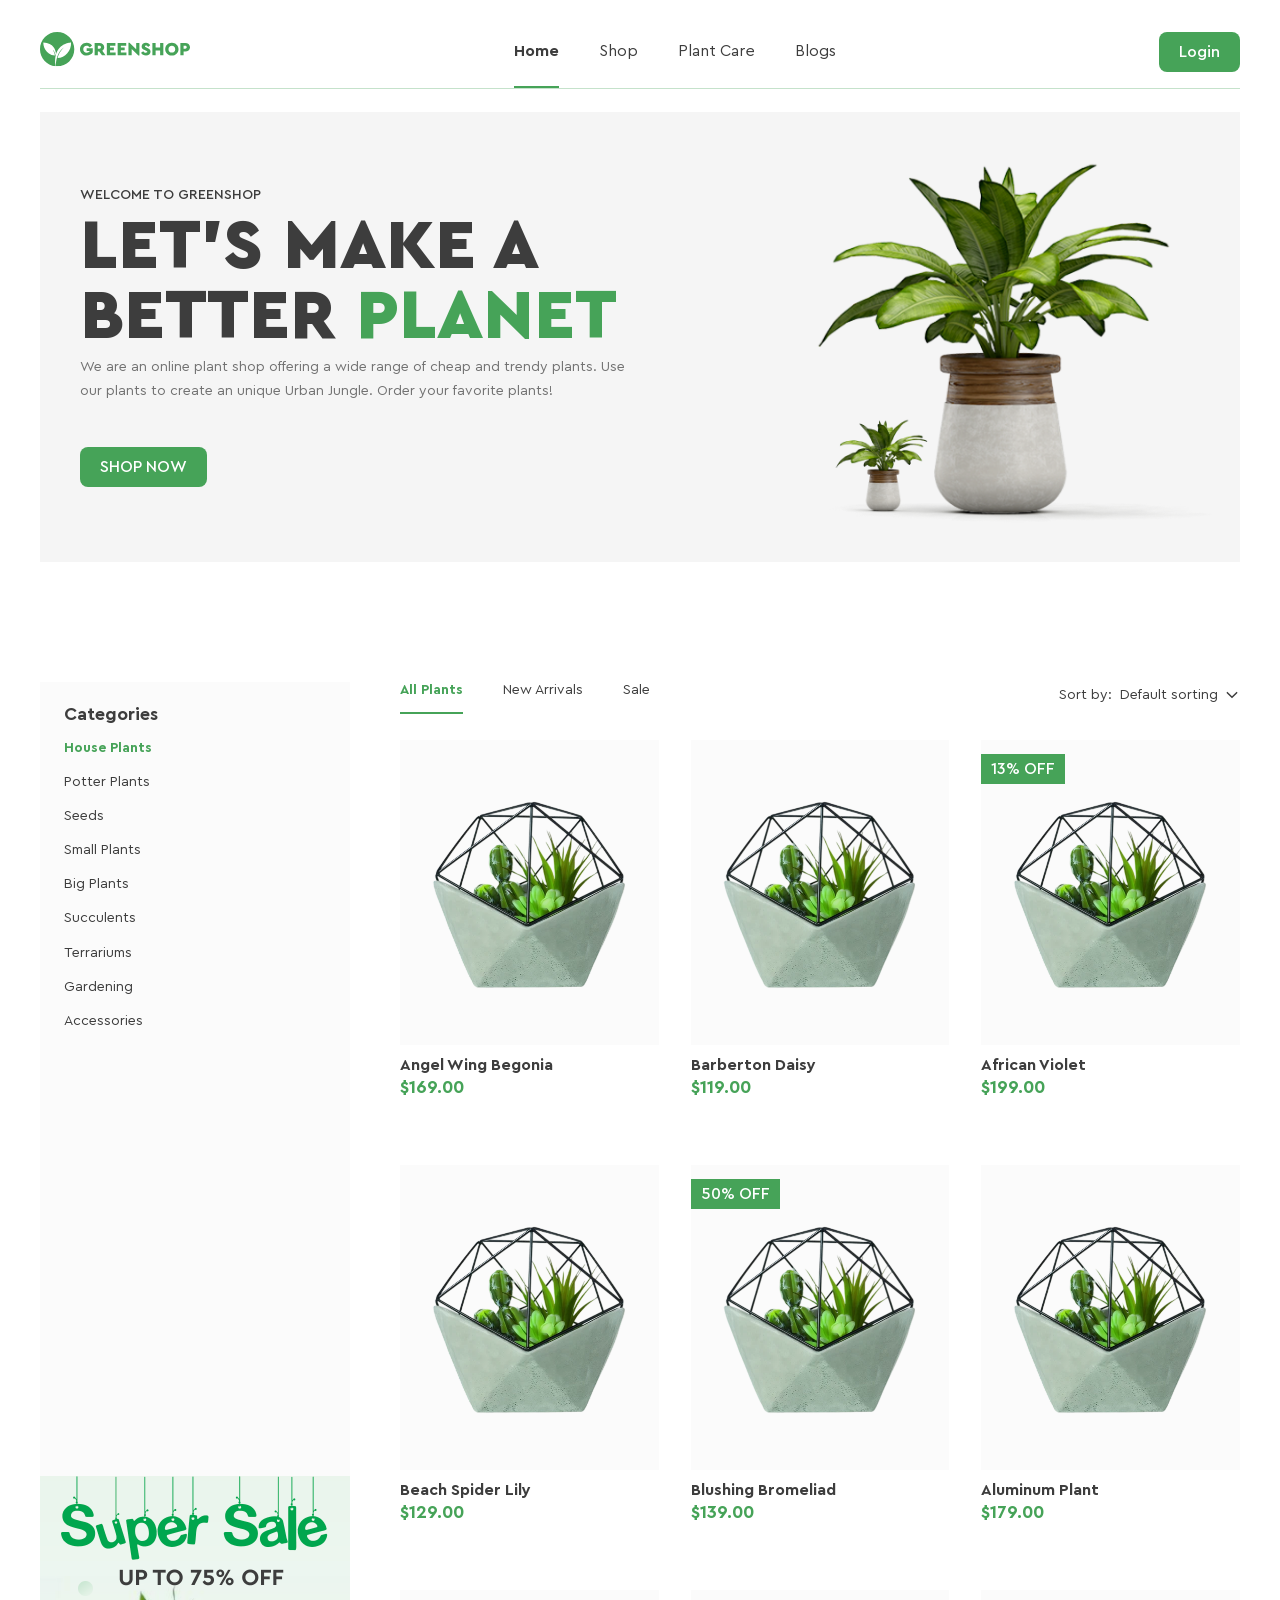
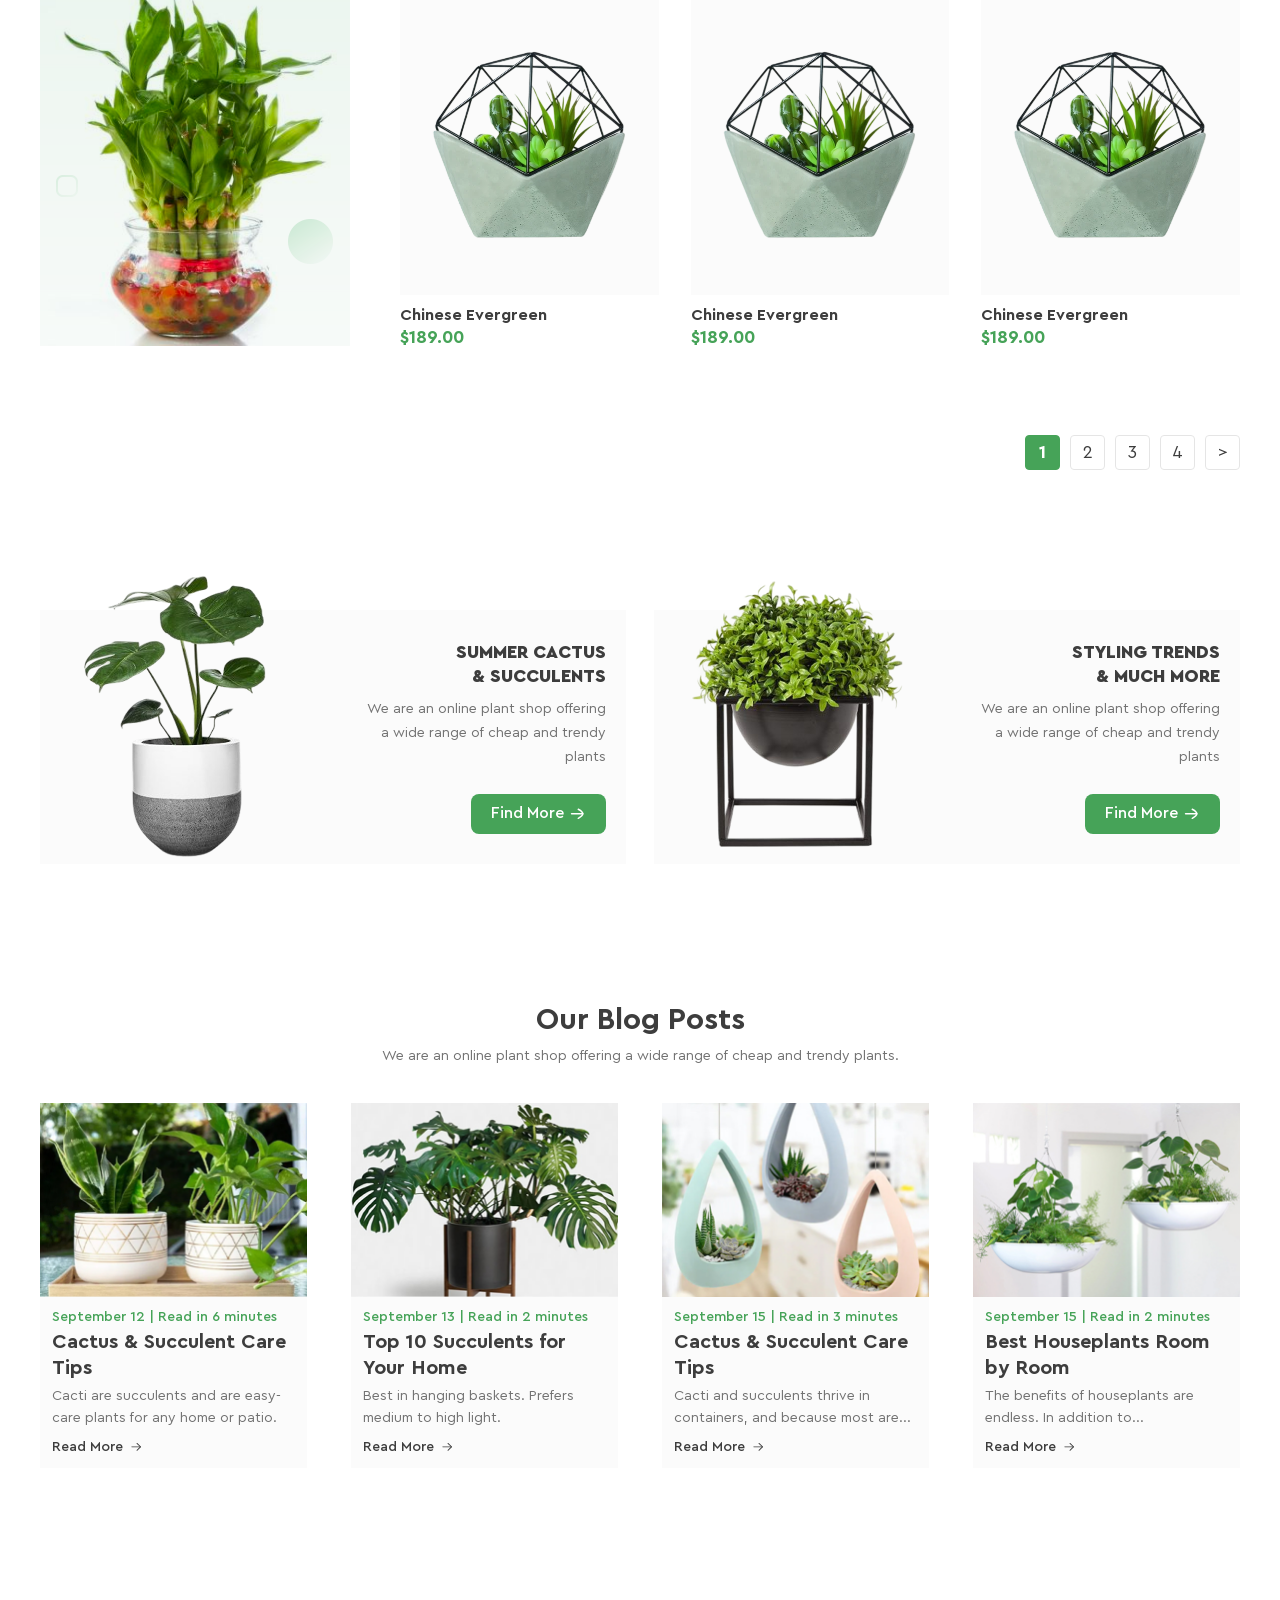
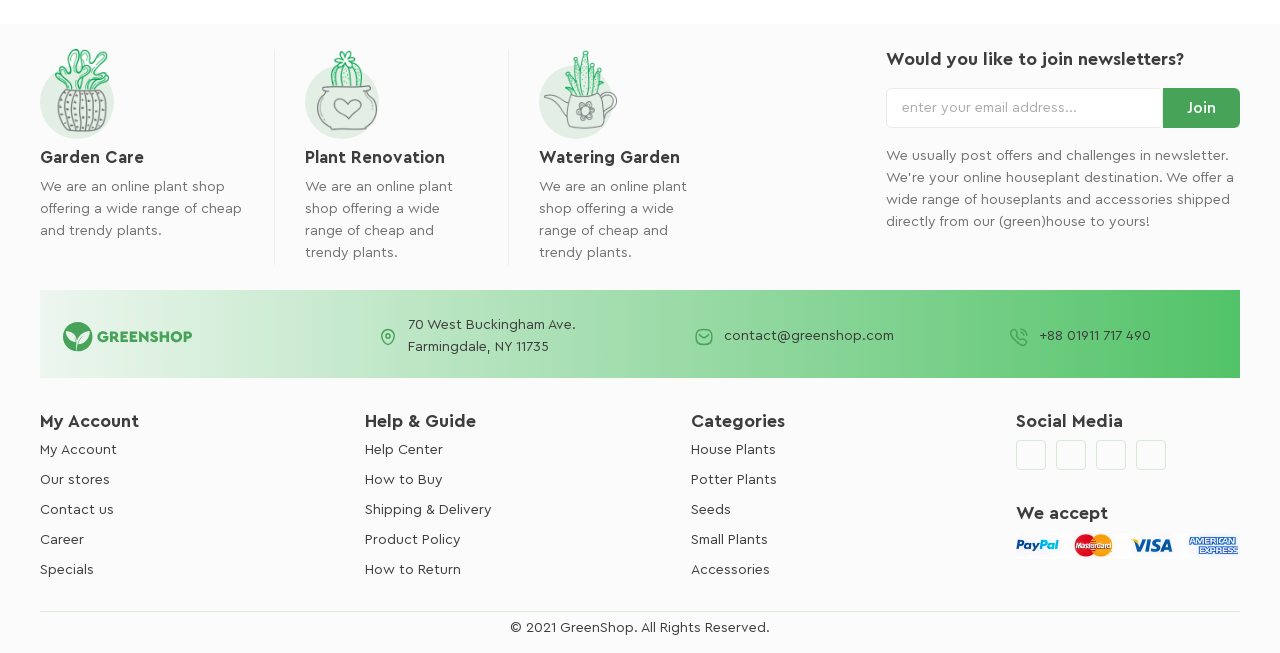
==== commit 00c86d66: "Fixed bugs" ====
--- a/index.html
+++ b/index.html
@@ -696,8 +696,7 @@
     <footer class="footer">
       <div class="container footer-top">
         <ul class="footer-features">
-          <li class="feature-item">
-            <div class="feature-image feature-image--care"></div>
+          <li class="feature-item feature-item--care">
             <h3>Garden Care</h3>
             <p>
               We are an online plant shop offering a wide range of cheap and
@@ -705,8 +704,7 @@
             </p>
           </li>
 
-          <li class="feature-item">
-            <div class="feature-image feature-image--renovation"></div>
+          <li class="feature-item feature-item--renovation">
             <h3>Plant Renovation</h3>
             <p>
               We are an online plant shop offering a wide range of cheap and
@@ -714,8 +712,7 @@
             </p>
           </li>
 
-          <li class="feature-item">
-            <div class="feature-image feature-image--watering"></div>
+          <li class="feature-item feature-item--watering">
             <h3>Watering Garden</h3>
             <p>
               We are an online plant shop offering a wide range of cheap and
@@ -746,28 +743,28 @@
       </div>
 
       <div class="footer-middle">
-        <div class="container footer-contacts">
+        <address class="container footer-contacts">
           <a href="#" class="footer-logo">
             <img src="img/logo.svg" alt="Logo" />
           </a>
 
-          <address class="footer-contact">
+          <div class="footer-contact">
             <img src="./img/pin.svg" alt="" aria-hidden="true" />
             <a href="https://maps.google.com"
               >70 West Buckingham Ave. Farmingdale, NY 11735</a
             >
-          </address>
-
-          <address class="footer-contact">
+          </div>
+
+          <div class="footer-contact">
             <img src="./img/message.svg" alt="" aria-hidden="true" />
             <a href="mailto:contact@greenshop.com">contact@greenshop.com</a>
-          </address>
-
-          <address class="footer-contact">
+          </div>
+
+          <div class="footer-contact">
             <img src="./img/phone.svg" alt="" aria-hidden="true" />
             <a href="tel:+8801911717490">+88 01911 717 490</a>
-          </address>
-        </div>
+          </div>
+        </address>
       </div>
 
       <div class="container footer-bottom">
--- a/css/style.css
+++ b/css/style.css
@@ -931,58 +931,63 @@
     list-style: none;
 }
 
+.footer-features {
+    display: flex;
+    align-items: flex-start;
+    margin: 0;
+    padding: 0;
+    list-style: none;
+}
+
 .feature-item {
     position: relative;
     flex: 0 1 204px;
+    padding-top: 99px;
 }
 
 .feature-item+.feature-item {
     margin-left: 30px;
     padding-left: 30px;
-}
-
-.feature-item+.feature-item::before {
+    border-left: 1px solid rgba(70, 163, 88, 0.1);
+}
+
+.feature-item>* {
+    position: relative;
+    z-index: 2;
+}
+
+.feature-item::before {
     content: '';
     position: absolute;
-    top: 6px;
-    left: 0;
-    width: 1px;
-    height: 187px;
-    background: rgba(70, 163, 88, 0.1);
-}
-
-.feature-image {
-    position: relative;
+    top: 0;
     width: 83px;
     height: 83px;
-    margin-bottom: 16px;
     background-repeat: no-repeat;
     background-position: center;
     background-size: contain;
     z-index: 1;
 }
 
-.feature-image::after {
+.feature-item::after {
     content: '';
     position: absolute;
     top: 16px;
-    left: 0;
     width: 74px;
     height: 74px;
     border-radius: 50%;
     background: rgba(70, 163, 88, 0.13);
-    z-index: -1;
-}
-
-.feature-image--care {
+    z-index: 0;
+}
+
+.feature-item--care::before {
     background-image: url("../img/garden_сare.png");
 }
 
-.feature-image--renovation {
+.feature-item--renovation::before {
     background-image: url("../img/plant_renovation.png");
 }
 
-.feature-image--watering {
+.feature-item--watering::before {
     background-image: url("../img/watering_graden.png");
 }
 
@@ -1111,7 +1116,8 @@
 }
 
 .footer-column {
-    min-width: 140px;
+    width: 140px;
+    flex-shrink: 0;
 }
 
 .footer-column h3,
@@ -1134,6 +1140,7 @@
 .footer-column a {
     color: #3d3d3d;
     text-decoration: none;
+    overflow-wrap: break-word;
 }
 
 .footer-column a:hover {
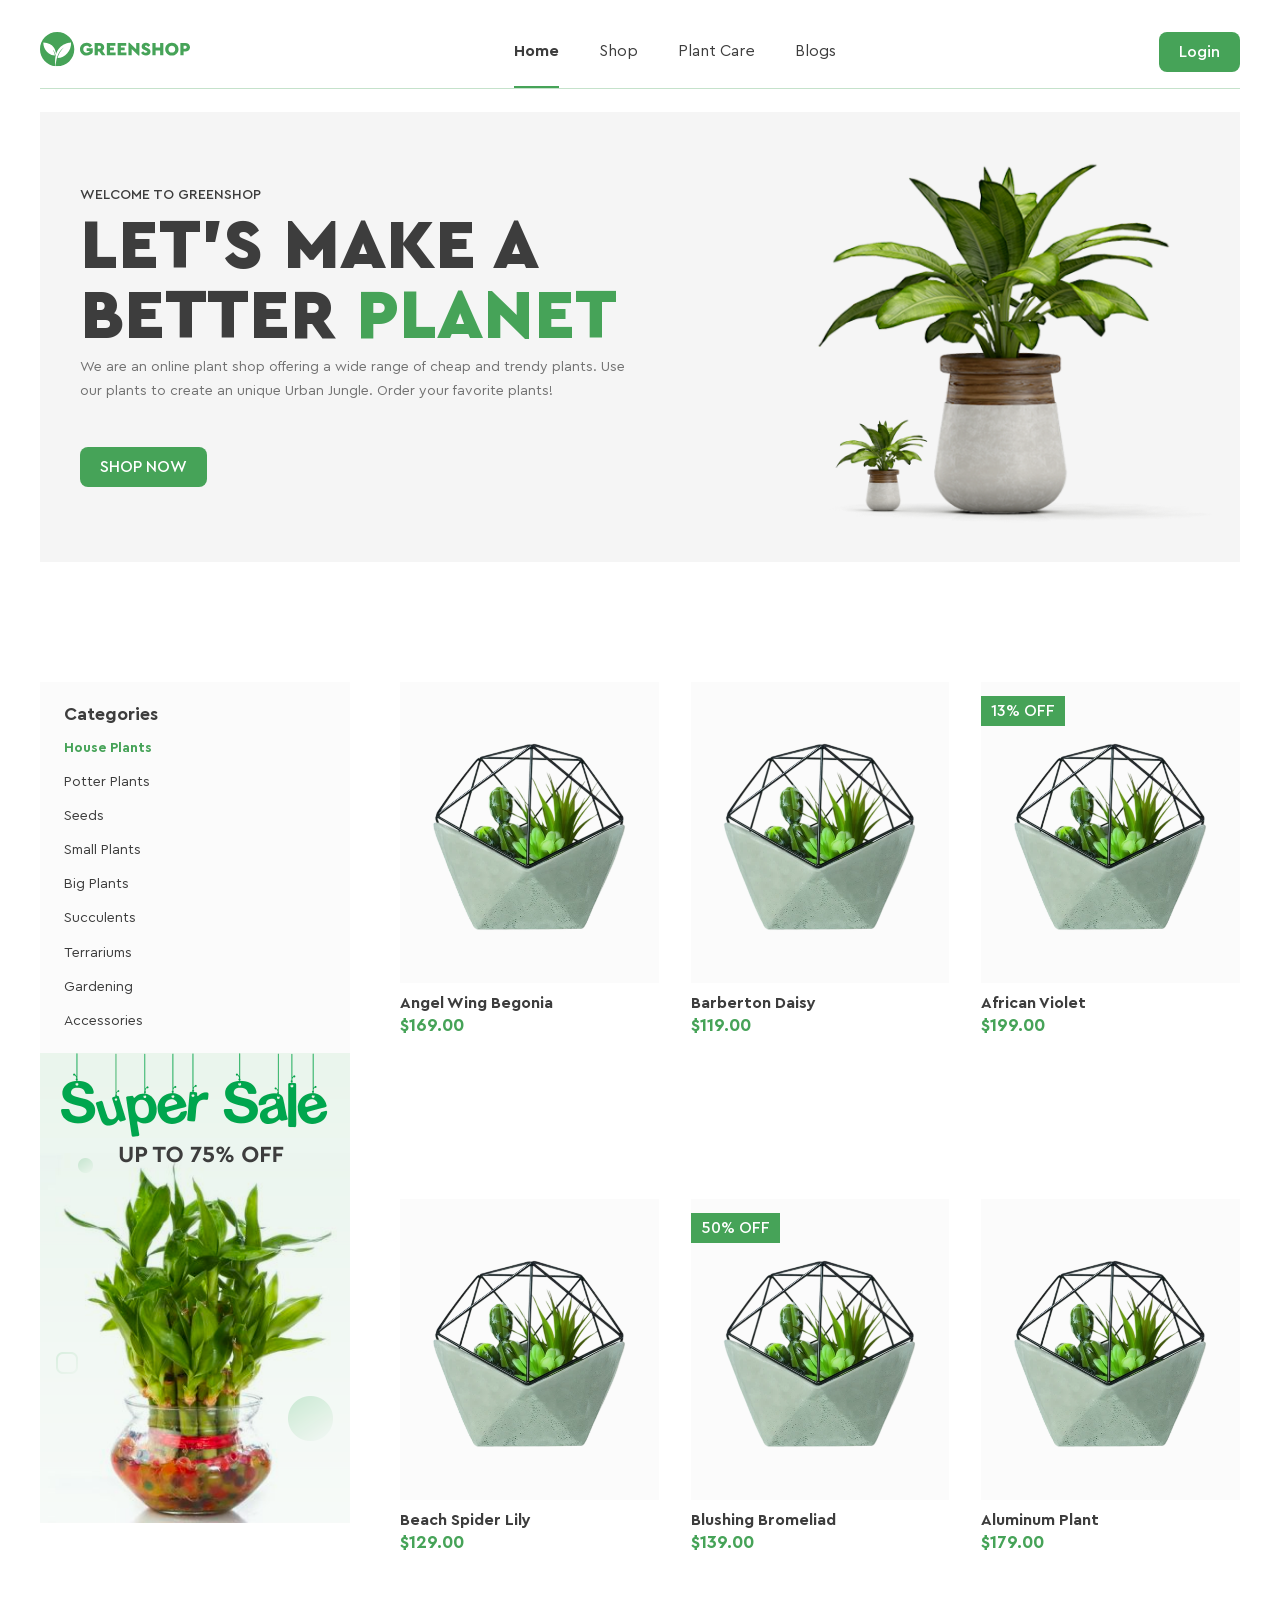
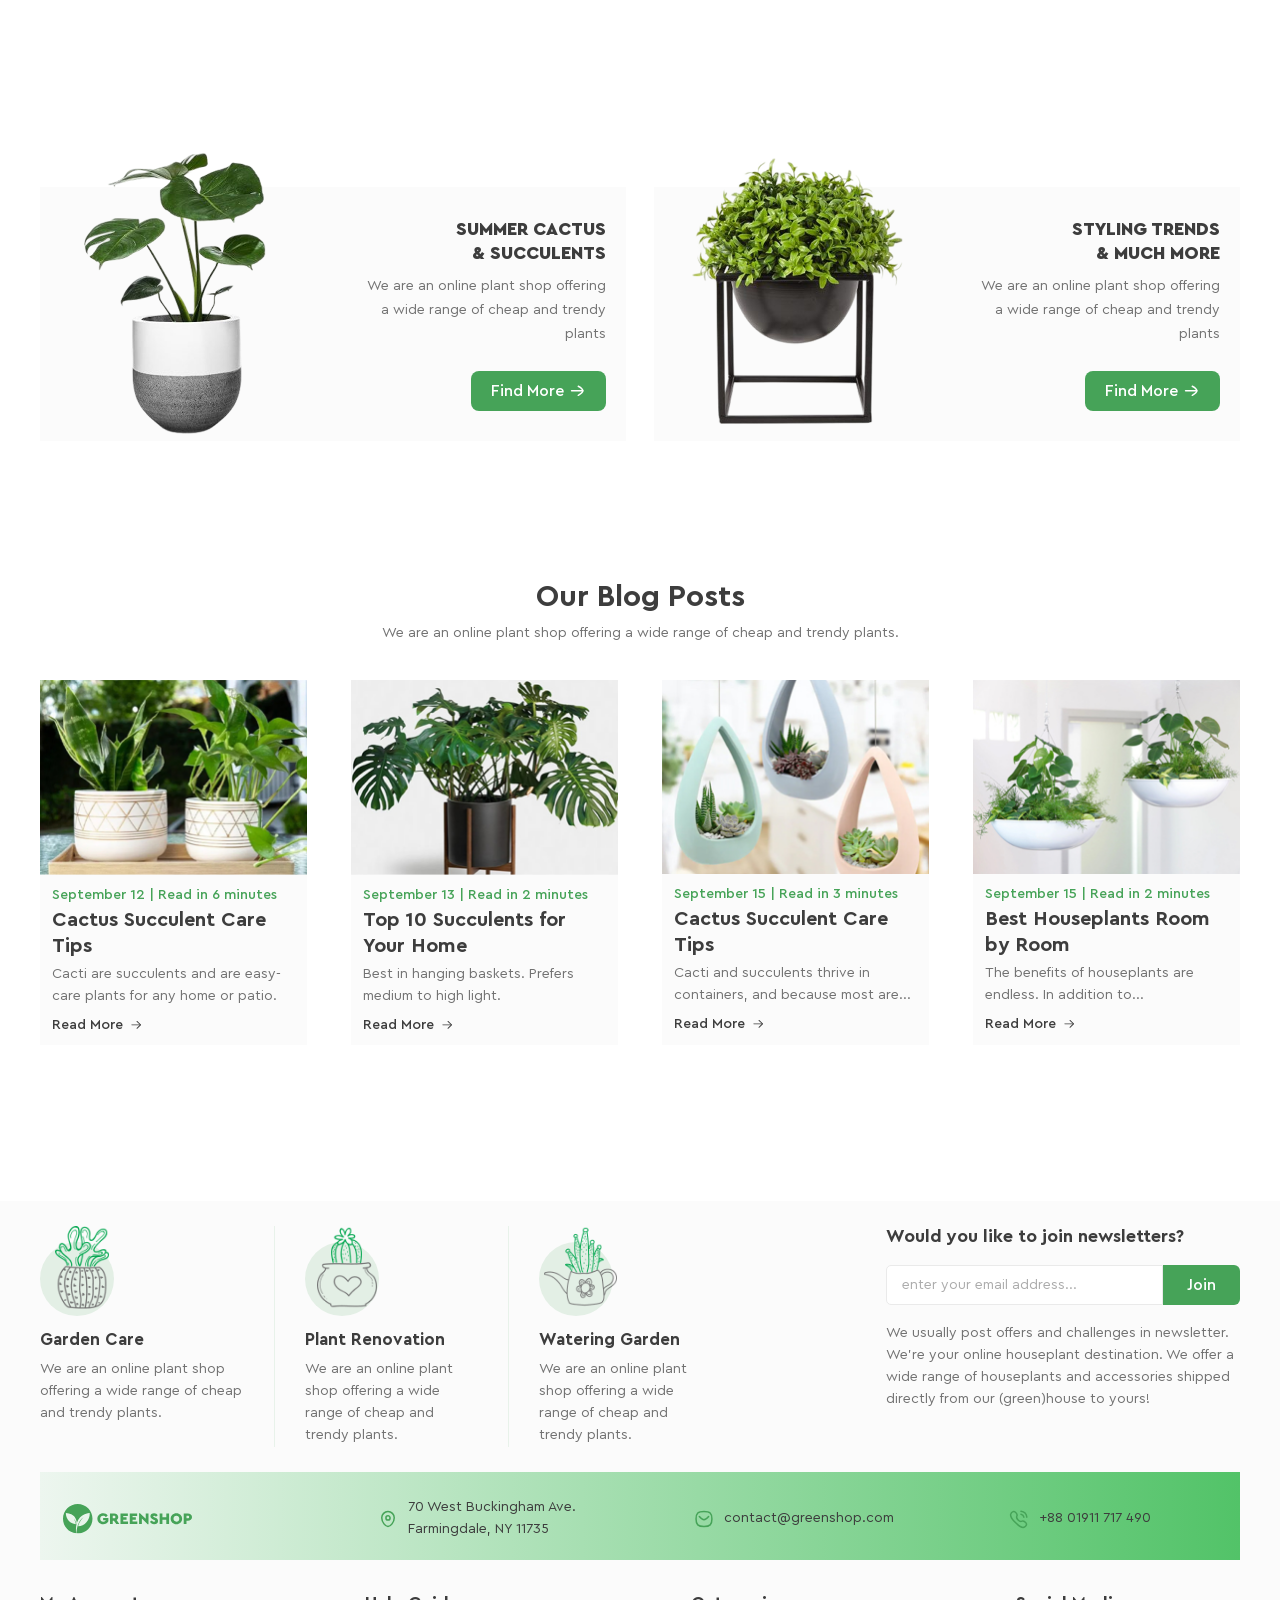
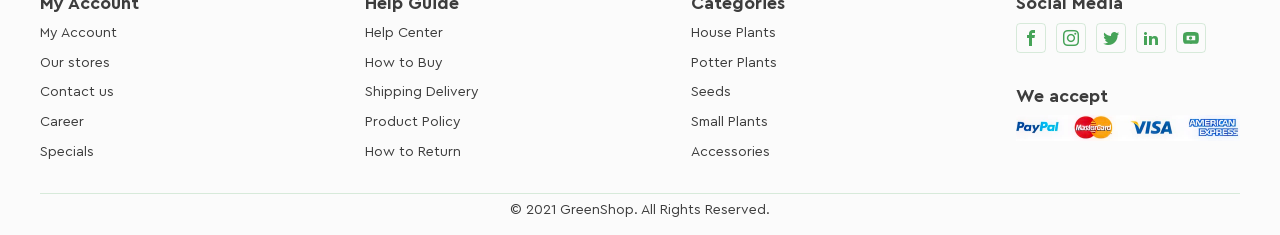
==== commit 051dc312: "add transitions and svg sprites" ====
--- a/index.html
+++ b/index.html
@@ -21,15 +21,7 @@
                   <a href="#">
                     Drainage
                     <span class="arrow">
-                      <svg
-                        class="arrow-icon"
-                        viewBox="0 0 8 10"
-                        aria-hidden="true"
-                      >
-                        <path
-                          d="M7.79132 9.0542C8.02458 9.2699 8.02539 9.62039 7.79313 9.83703C7.58198 10.034 7.2509 10.0525 7.0172 9.89217L6.95022 9.83871L2.14228 5.39263C1.92959 5.19594 1.91024 4.88735 2.08424 4.67031L2.14224 4.60814L6.95019 0.16132C7.18343 -0.0544048 7.56082 -0.0536792 7.7931 0.162941C8.00426 0.359869 8.02281 0.667429 7.8492 0.883799L7.79135 0.945772L3.40775 5.00059L7.79132 9.0542Z"
-                        />
-                      </svg>
+                      <svg class="arrow-icon" aria-hidden="true"><use href="img/symbol-defs.svg#icon-arrow_left"></use></svg>
                     </span>
                   </a>
                   <ul class="second-submenu">
@@ -46,15 +38,7 @@
                   <a href="#">
                     Fungicides
                     <span class="arrow">
-                      <svg
-                        class="arrow-icon"
-                        viewBox="0 0 8 10"
-                        aria-hidden="true"
-                      >
-                        <path
-                          d="M7.79132 9.0542C8.02458 9.2699 8.02539 9.62039 7.79313 9.83703C7.58198 10.034 7.2509 10.0525 7.0172 9.89217L6.95022 9.83871L2.14228 5.39263C1.92959 5.19594 1.91024 4.88735 2.08424 4.67031L2.14224 4.60814L6.95019 0.16132C7.18343 -0.0544048 7.56082 -0.0536792 7.7931 0.162941C8.00426 0.359869 8.02281 0.667429 7.8492 0.883799L7.79135 0.945772L3.40775 5.00059L7.79132 9.0542Z"
-                        />
-                      </svg>
+                      <svg class="arrow-icon" aria-hidden="true"><use href="img/symbol-defs.svg#icon-arrow_left"></use></svg>
                     </span>
                   </a>
                   <ul class="second-submenu">
@@ -67,15 +51,7 @@
                   <a href="#">
                     Fertilizer
                     <span class="arrow">
-                      <svg
-                        class="arrow-icon"
-                        viewBox="0 0 8 10"
-                        aria-hidden="true"
-                      >
-                        <path
-                          d="M7.79132 9.0542C8.02458 9.2699 8.02539 9.62039 7.79313 9.83703C7.58198 10.034 7.2509 10.0525 7.0172 9.89217L6.95022 9.83871L2.14228 5.39263C1.92959 5.19594 1.91024 4.88735 2.08424 4.67031L2.14224 4.60814L6.95019 0.16132C7.18343 -0.0544048 7.56082 -0.0536792 7.7931 0.162941C8.00426 0.359869 8.02281 0.667429 7.8492 0.883799L7.79135 0.945772L3.40775 5.00059L7.79132 9.0542Z"
-                        />
-                      </svg>
+                      <svg class="arrow-icon" aria-hidden="true"><use href="img/symbol-defs.svg#icon-arrow_left"></use></svg>
                     </span>
                   </a>
                   <ul class="second-submenu">
@@ -88,15 +64,7 @@
                   <a href="#">
                     Priming
                     <span class="arrow">
-                      <svg
-                        class="arrow-icon"
-                        viewBox="0 0 8 10"
-                        aria-hidden="true"
-                      >
-                        <path
-                          d="M7.79132 9.0542C8.02458 9.2699 8.02539 9.62039 7.79313 9.83703C7.58198 10.034 7.2509 10.0525 7.0172 9.89217L6.95022 9.83871L2.14228 5.39263C1.92959 5.19594 1.91024 4.88735 2.08424 4.67031L2.14224 4.60814L6.95019 0.16132C7.18343 -0.0544048 7.56082 -0.0536792 7.7931 0.162941C8.00426 0.359869 8.02281 0.667429 7.8492 0.883799L7.79135 0.945772L3.40775 5.00059L7.79132 9.0542Z"
-                        />
-                      </svg>
+                      <svg class="arrow-icon" aria-hidden="true"><use href="img/symbol-defs.svg#icon-arrow_left"></use></svg>
                     </span>
                   </a>
                   <ul class="second-submenu">
@@ -114,15 +82,7 @@
                   <a href="#">
                     Drainage
                     <span class="arrow">
-                      <svg
-                        class="arrow-icon"
-                        viewBox="0 0 8 10"
-                        aria-hidden="true"
-                      >
-                        <path
-                          d="M7.79132 9.0542C8.02458 9.2699 8.02539 9.62039 7.79313 9.83703C7.58198 10.034 7.2509 10.0525 7.0172 9.89217L6.95022 9.83871L2.14228 5.39263C1.92959 5.19594 1.91024 4.88735 2.08424 4.67031L2.14224 4.60814L6.95019 0.16132C7.18343 -0.0544048 7.56082 -0.0536792 7.7931 0.162941C8.00426 0.359869 8.02281 0.667429 7.8492 0.883799L7.79135 0.945772L3.40775 5.00059L7.79132 9.0542Z"
-                        />
-                      </svg>
+                      <svg class="arrow-icon" aria-hidden="true"><use href="img/symbol-defs.svg#icon-arrow_left"></use></svg>
                     </span>
                   </a>
                   <ul class="second-submenu">
@@ -138,15 +98,7 @@
                   <a href="#">
                     Fungicides
                     <span class="arrow">
-                      <svg
-                        class="arrow-icon"
-                        viewBox="0 0 8 10"
-                        aria-hidden="true"
-                      >
-                        <path
-                          d="M7.79132 9.0542C8.02458 9.2699 8.02539 9.62039 7.79313 9.83703C7.58198 10.034 7.2509 10.0525 7.0172 9.89217L6.95022 9.83871L2.14228 5.39263C1.92959 5.19594 1.91024 4.88735 2.08424 4.67031L2.14224 4.60814L6.95019 0.16132C7.18343 -0.0544048 7.56082 -0.0536792 7.7931 0.162941C8.00426 0.359869 8.02281 0.667429 7.8492 0.883799L7.79135 0.945772L3.40775 5.00059L7.79132 9.0542Z"
-                        />
-                      </svg>
+                      <svg class="arrow-icon" aria-hidden="true"><use href="img/symbol-defs.svg#icon-arrow_left"></use></svg>
                     </span>
                   </a>
                   <ul class="second-submenu">
@@ -158,15 +110,7 @@
                   <a href="#">
                     Fertilizer
                     <span class="arrow">
-                      <svg
-                        class="arrow-icon"
-                        viewBox="0 0 8 10"
-                        aria-hidden="true"
-                      >
-                        <path
-                          d="M7.79132 9.0542C8.02458 9.2699 8.02539 9.62039 7.79313 9.83703C7.58198 10.034 7.2509 10.0525 7.0172 9.89217L6.95022 9.83871L2.14228 5.39263C1.92959 5.19594 1.91024 4.88735 2.08424 4.67031L2.14224 4.60814L6.95019 0.16132C7.18343 -0.0544048 7.56082 -0.0536792 7.7931 0.162941C8.00426 0.359869 8.02281 0.667429 7.8492 0.883799L7.79135 0.945772L3.40775 5.00059L7.79132 9.0542Z"
-                        />
-                      </svg>
+                      <svg class="arrow-icon" aria-hidden="true"><use href="img/symbol-defs.svg#icon-arrow_left"></use></svg>
                     </span>
                   </a>
                   <ul class="second-submenu">
@@ -178,15 +122,7 @@
                   <a href="#">
                     Priming
                     <span class="arrow">
-                      <svg
-                        class="arrow-icon"
-                        viewBox="0 0 8 10"
-                        aria-hidden="true"
-                      >
-                        <path
-                          d="M7.79132 9.0542C8.02458 9.2699 8.02539 9.62039 7.79313 9.83703C7.58198 10.034 7.2509 10.0525 7.0172 9.89217L6.95022 9.83871L2.14228 5.39263C1.92959 5.19594 1.91024 4.88735 2.08424 4.67031L2.14224 4.60814L6.95019 0.16132C7.18343 -0.0544048 7.56082 -0.0536792 7.7931 0.162941C8.00426 0.359869 8.02281 0.667429 7.8492 0.883799L7.79135 0.945772L3.40775 5.00059L7.79132 9.0542Z"
-                        />
-                      </svg>
+                      <svg class="arrow-icon" aria-hidden="true"><use href="img/symbol-defs.svg#icon-arrow_left"></use></svg>
                     </span>
                   </a>
                   <ul class="second-submenu">
@@ -204,15 +140,7 @@
                   <a href="#">
                     Drainage
                     <span class="arrow">
-                      <svg
-                        class="arrow-icon"
-                        viewBox="0 0 8 10"
-                        aria-hidden="true"
-                      >
-                        <path
-                          d="M7.79132 9.0542C8.02458 9.2699 8.02539 9.62039 7.79313 9.83703C7.58198 10.034 7.2509 10.0525 7.0172 9.89217L6.95022 9.83871L2.14228 5.39263C1.92959 5.19594 1.91024 4.88735 2.08424 4.67031L2.14224 4.60814L6.95019 0.16132C7.18343 -0.0544048 7.56082 -0.0536792 7.7931 0.162941C8.00426 0.359869 8.02281 0.667429 7.8492 0.883799L7.79135 0.945772L3.40775 5.00059L7.79132 9.0542Z"
-                        />
-                      </svg>
+                      <svg class="arrow-icon" aria-hidden="true"><use href="img/symbol-defs.svg#icon-arrow_left"></use></svg>
                     </span>
                   </a>
                   <ul class="second-submenu">
@@ -228,15 +156,7 @@
                   <a href="#">
                     Fungicides
                     <span class="arrow">
-                      <svg
-                        class="arrow-icon"
-                        viewBox="0 0 8 10"
-                        aria-hidden="true"
-                      >
-                        <path
-                          d="M7.79132 9.0542C8.02458 9.2699 8.02539 9.62039 7.79313 9.83703C7.58198 10.034 7.2509 10.0525 7.0172 9.89217L6.95022 9.83871L2.14228 5.39263C1.92959 5.19594 1.91024 4.88735 2.08424 4.67031L2.14224 4.60814L6.95019 0.16132C7.18343 -0.0544048 7.56082 -0.0536792 7.7931 0.162941C8.00426 0.359869 8.02281 0.667429 7.8492 0.883799L7.79135 0.945772L3.40775 5.00059L7.79132 9.0542Z"
-                        />
-                      </svg>
+                      <svg class="arrow-icon" aria-hidden="true"><use href="img/symbol-defs.svg#icon-arrow_left"></use></svg>
                     </span>
                   </a>
                   <ul class="second-submenu">
@@ -248,15 +168,7 @@
                   <a href="#">
                     Fertilizer
                     <span class="arrow">
-                      <svg
-                        class="arrow-icon"
-                        viewBox="0 0 8 10"
-                        aria-hidden="true"
-                      >
-                        <path
-                          d="M7.79132 9.0542C8.02458 9.2699 8.02539 9.62039 7.79313 9.83703C7.58198 10.034 7.2509 10.0525 7.0172 9.89217L6.95022 9.83871L2.14228 5.39263C1.92959 5.19594 1.91024 4.88735 2.08424 4.67031L2.14224 4.60814L6.95019 0.16132C7.18343 -0.0544048 7.56082 -0.0536792 7.7931 0.162941C8.00426 0.359869 8.02281 0.667429 7.8492 0.883799L7.79135 0.945772L3.40775 5.00059L7.79132 9.0542Z"
-                        />
-                      </svg>
+                      <svg class="arrow-icon" aria-hidden="true"><use href="img/symbol-defs.svg#icon-arrow_left"></use></svg>
                     </span>
                   </a>
                   <ul class="second-submenu">
@@ -268,15 +180,7 @@
                   <a href="#">
                     Priming
                     <span class="arrow">
-                      <svg
-                        class="arrow-icon"
-                        viewBox="0 0 8 10"
-                        aria-hidden="true"
-                      >
-                        <path
-                          d="M7.79132 9.0542C8.02458 9.2699 8.02539 9.62039 7.79313 9.83703C7.58198 10.034 7.2509 10.0525 7.0172 9.89217L6.95022 9.83871L2.14228 5.39263C1.92959 5.19594 1.91024 4.88735 2.08424 4.67031L2.14224 4.60814L6.95019 0.16132C7.18343 -0.0544048 7.56082 -0.0536792 7.7931 0.162941C8.00426 0.359869 8.02281 0.667429 7.8492 0.883799L7.79135 0.945772L3.40775 5.00059L7.79132 9.0542Z"
-                        />
-                      </svg>
+                      <svg class="arrow-icon" aria-hidden="true"><use href="img/symbol-defs.svg#icon-arrow_left"></use></svg>
                     </span>
                   </a>
                   <ul class="second-submenu">
@@ -294,15 +198,7 @@
                   <a href="#">
                     Drainage
                     <span class="arrow">
-                      <svg
-                        class="arrow-icon"
-                        viewBox="0 0 8 10"
-                        aria-hidden="true"
-                      >
-                        <path
-                          d="M7.79132 9.0542C8.02458 9.2699 8.02539 9.62039 7.79313 9.83703C7.58198 10.034 7.2509 10.0525 7.0172 9.89217L6.95022 9.83871L2.14228 5.39263C1.92959 5.19594 1.91024 4.88735 2.08424 4.67031L2.14224 4.60814L6.95019 0.16132C7.18343 -0.0544048 7.56082 -0.0536792 7.7931 0.162941C8.00426 0.359869 8.02281 0.667429 7.8492 0.883799L7.79135 0.945772L3.40775 5.00059L7.79132 9.0542Z"
-                        />
-                      </svg>
+                      <svg class="arrow-icon" aria-hidden="true"><use href="img/symbol-defs.svg#icon-arrow_left"></use></svg>
                     </span>
                   </a>
                   <ul class="second-submenu">
@@ -318,15 +214,7 @@
                   <a href="#">
                     Fungicides
                     <span class="arrow">
-                      <svg
-                        class="arrow-icon"
-                        viewBox="0 0 8 10"
-                        aria-hidden="true"
-                      >
-                        <path
-                          d="M7.79132 9.0542C8.02458 9.2699 8.02539 9.62039 7.79313 9.83703C7.58198 10.034 7.2509 10.0525 7.0172 9.89217L6.95022 9.83871L2.14228 5.39263C1.92959 5.19594 1.91024 4.88735 2.08424 4.67031L2.14224 4.60814L6.95019 0.16132C7.18343 -0.0544048 7.56082 -0.0536792 7.7931 0.162941C8.00426 0.359869 8.02281 0.667429 7.8492 0.883799L7.79135 0.945772L3.40775 5.00059L7.79132 9.0542Z"
-                        />
-                      </svg>
+                      <svg class="arrow-icon" aria-hidden="true"><use href="img/symbol-defs.svg#icon-arrow_left"></use></svg>
                     </span>
                   </a>
                   <ul class="second-submenu">
@@ -338,15 +226,7 @@
                   <a href="#">
                     Fertilizer
                     <span class="arrow">
-                      <svg
-                        class="arrow-icon"
-                        viewBox="0 0 8 10"
-                        aria-hidden="true"
-                      >
-                        <path
-                          d="M7.79132 9.0542C8.02458 9.2699 8.02539 9.62039 7.79313 9.83703C7.58198 10.034 7.2509 10.0525 7.0172 9.89217L6.95022 9.83871L2.14228 5.39263C1.92959 5.19594 1.91024 4.88735 2.08424 4.67031L2.14224 4.60814L6.95019 0.16132C7.18343 -0.0544048 7.56082 -0.0536792 7.7931 0.162941C8.00426 0.359869 8.02281 0.667429 7.8492 0.883799L7.79135 0.945772L3.40775 5.00059L7.79132 9.0542Z"
-                        />
-                      </svg>
+                      <svg class="arrow-icon" aria-hidden="true"><use href="img/symbol-defs.svg#icon-arrow_left"></use></svg>
                     </span>
                   </a>
                   <ul class="second-submenu">
@@ -358,15 +238,7 @@
                   <a href="#">
                     Priming
                     <span class="arrow">
-                      <svg
-                        class="arrow-icon"
-                        viewBox="0 0 8 10"
-                        aria-hidden="true"
-                      >
-                        <path
-                          d="M7.79132 9.0542C8.02458 9.2699 8.02539 9.62039 7.79313 9.83703C7.58198 10.034 7.2509 10.0525 7.0172 9.89217L6.95022 9.83871L2.14228 5.39263C1.92959 5.19594 1.91024 4.88735 2.08424 4.67031L2.14224 4.60814L6.95019 0.16132C7.18343 -0.0544048 7.56082 -0.0536792 7.7931 0.162941C8.00426 0.359869 8.02281 0.667429 7.8492 0.883799L7.79135 0.945772L3.40775 5.00059L7.79132 9.0542Z"
-                        />
-                      </svg>
+                      <svg class="arrow-icon" aria-hidden="true"><use href="img/symbol-defs.svg#icon-arrow_left"></use></svg>
                     </span>
                   </a>
                   <ul class="second-submenu">
@@ -379,13 +251,9 @@
           </ul>
         </nav>
 
-        <a href="login.html" class="button">
+        <a href="register.html" class="button">
           <span class="arrow">
-            <svg class="arrow-icon" viewBox="0 0 8 10" aria-hidden="true">
-              <path
-                d="M7.79132 9.0542C8.02458 9.2699 8.02539 9.62039 7.79313 9.83703C7.58198 10.034 7.2509 10.0525 7.0172 9.89217L6.95022 9.83871L2.14228 5.39263C1.92959 5.19594 1.91024 4.88735 2.08424 4.67031L2.14224 4.60814L6.95019 0.16132C7.18343 -0.0544048 7.56082 -0.0536792 7.7931 0.162941C8.00426 0.359869 8.02281 0.667429 7.8492 0.883799L7.79135 0.945772L3.40775 5.00059L7.79132 9.0542Z"
-              />
-            </svg>
+            <svg class="arrow-icon" aria-hidden="true"><use href="img/symbol-defs.svg#icon-arrow_left"></use></svg>
           </span>
           <span>Login</span>
         </a>
@@ -439,107 +307,189 @@
               </a>
             </aside>
 
-            <section class="shop-products">
-              <div class="shop-top">
-                <ul class="shop-tabs">
-                  <li><a href="#" class="active">All Plants</a></li>
-                  <li><a href="#">New Arrivals</a></li>
-                  <li><a href="#">Sale</a></li>
-                </ul>
-
-                <div class="shop-sort">
-                  <span>Sort by:</span>
-                  <button class="sort-button" type="button">
-                    Default sorting
-                    <img src="img/arrow_down.svg" alt="Open sorting" />
-                  </button>
+            <div class="products-list">
+              <article class="product-card">
+                <div class="product-image">
+                  <img src="img/shot_item.png" alt="Angel Wing Begonia" />
+
+                  <div class="product-actions">
+                    <a href="#" class="action-button" aria-label="Add to cart">
+                      <svg class="icon"><use href="img/symbol-defs.svg#icon-shopping"></use></svg>
+                    </a>
+
+                    <a
+                      href="#"
+                      class="action-button"
+                      aria-label="Add to wishlist"
+                    >
+                      <svg class="icon"><use href="img/symbol-defs.svg#icon-heart"></use></svg>
+                    </a>
+
+                    <a
+                      href="#"
+                      class="action-button"
+                      aria-label="Search product"
+                    >
+                      <svg class="icon"><use href="img/symbol-defs.svg#icon-search"></use></svg>
+                    </a>
+                  </div>
                 </div>
-              </div>
-
-              <div class="products-list">
-                <article class="product-card">
-                  <div class="product-image">
-                    <img src="img/shot_item.png" alt="Angel Wing Begonia" />
+                <h4 class="product-title">Angel Wing Begonia</h4>
+                <p class="product-price">$169.00</p>
+              </article>
+
+              <article class="product-card">
+                <div class="product-image">
+                  <img src="img/shot_item.png" alt="Barberton Daisy" />
+
+                  <div class="product-actions">
+                    <a href="#" class="action-button" aria-label="Add to cart">
+                      <svg class="icon"><use href="img/symbol-defs.svg#icon-shopping"></use></svg>
+                    </a>
+
+                    <a
+                      href="#"
+                      class="action-button"
+                      aria-label="Add to wishlist"
+                    >
+                      <svg class="icon"><use href="img/symbol-defs.svg#icon-heart"></use></svg>
+                    </a>
+
+                    <a
+                      href="#"
+                      class="action-button"
+                      aria-label="Search product"
+                    >
+                      <svg class="icon"><use href="img/symbol-defs.svg#icon-search"></use></svg>
+                    </a>
                   </div>
-                  <h4 class="product-title">Angel Wing Begonia</h4>
-                  <p class="product-price">$169.00</p>
-                </article>
-
-                <article class="product-card">
-                  <div class="product-image">
-                    <img src="img/shot_item.png" alt="Barberton Daisy" />
+                </div>
+                <h4 class="product-title">Barberton Daisy</h4>
+                <p class="product-price">$119.00</p>
+              </article>
+
+              <article class="product-card">
+                <div class="product-image">
+                  <span class="product-badge">13% OFF</span>
+                  <img src="img/shot_item.png" alt="African Violet" />
+
+                  <div class="product-actions">
+                    <a href="#" class="action-button" aria-label="Add to cart">
+                      <svg class="icon"><use href="img/symbol-defs.svg#icon-shopping"></use></svg>
+                    </a>
+
+                    <a
+                      href="#"
+                      class="action-button"
+                      aria-label="Add to wishlist"
+                    >
+                      <svg class="icon"><use href="img/symbol-defs.svg#icon-heart"></use></svg>
+                    </a>
+
+                    <a
+                      href="#"
+                      class="action-button"
+                      aria-label="Search product"
+                    >
+                      <svg class="icon"><use href="img/symbol-defs.svg#icon-search"></use></svg>
+                    </a>
                   </div>
-                  <h4 class="product-title">Barberton Daisy</h4>
-                  <p class="product-price">$119.00</p>
-                </article>
-
-                <article class="product-card">
-                  <div class="product-image">
-                    <span class="product-badge">13% OFF</span>
-                    <img src="img/shot_item.png" alt="African Violet" />
+                </div>
+                <h4 class="product-title">African Violet</h4>
+                <p class="product-price">$199.00</p>
+              </article>
+
+              <article class="product-card">
+                <div class="product-image">
+                  <img src="img/shot_item.png" alt="Beach Spider Lily" />
+
+                  <div class="product-actions">
+                    <a href="#" class="action-button" aria-label="Add to cart">
+                      <svg class="icon"><use href="img/symbol-defs.svg#icon-shopping"></use></svg>
+                    </a>
+
+                    <a
+                      href="#"
+                      class="action-button"
+                      aria-label="Add to wishlist"
+                    >
+                      <svg class="icon"><use href="img/symbol-defs.svg#icon-heart"></use></svg>
+                    </a>
+
+                    <a
+                      href="#"
+                      class="action-button"
+                      aria-label="Search product"
+                    >
+                      <svg class="icon"><use href="img/symbol-defs.svg#icon-search"></use></svg>
+                    </a>
                   </div>
-                  <h4 class="product-title">African Violet</h4>
-                  <p class="product-price">$199.00</p>
-                </article>
-
-                <article class="product-card">
-                  <div class="product-image">
-                    <img src="img/shot_item.png" alt="Beach Spider Lily" />
+                </div>
+                <h4 class="product-title">Beach Spider Lily</h4>
+                <p class="product-price">$129.00</p>
+              </article>
+
+              <article class="product-card">
+                <div class="product-image">
+                  <span class="product-badge">50% OFF</span>
+                  <img src="img/shot_item.png" alt="Blushing Bromeliad" />
+
+                  <div class="product-actions">
+                    <a href="#" class="action-button" aria-label="Add to cart">
+                      <svg class="icon"><use href="img/symbol-defs.svg#icon-shopping"></use></svg>
+                    </a>
+
+                    <a
+                      href="#"
+                      class="action-button"
+                      aria-label="Add to wishlist"
+                    >
+                      <svg class="icon"><use href="img/symbol-defs.svg#icon-heart"></use></svg>
+                    </a>
+
+                    <a
+                      href="#"
+                      class="action-button"
+                      aria-label="Search product"
+                    >
+                      <svg class="icon"><use href="img/symbol-defs.svg#icon-search"></use></svg>
+                    </a>
                   </div>
-                  <h4 class="product-title">Beach Spider Lily</h4>
-                  <p class="product-price">$129.00</p>
-                </article>
-
-                <article class="product-card">
-                  <div class="product-image">
-                    <span class="product-badge">50% OFF</span>
-                    <img src="img/shot_item.png" alt="Blushing Bromeliad" />
+                </div>
+                <h4 class="product-title">Blushing Bromeliad</h4>
+                <p class="product-price">$139.00</p>
+              </article>
+
+              <article class="product-card">
+                <div class="product-image">
+                  <img src="img/shot_item.png" alt="Aluminum Plant" />
+
+                  <div class="product-actions">
+                    <a href="#" class="action-button" aria-label="Add to cart">
+                      <svg class="icon"><use href="img/symbol-defs.svg#icon-shopping"></use></svg>
+                    </a>
+
+                    <a
+                      href="#"
+                      class="action-button"
+                      aria-label="Add to wishlist"
+                    >
+                      <svg class="icon"><use href="img/symbol-defs.svg#icon-heart"></use></svg>
+                    </a>
+
+                    <a
+                      href="#"
+                      class="action-button"
+                      aria-label="Search product"
+                    >
+                      <svg class="icon"><use href="img/symbol-defs.svg#icon-search"></use></svg>
+                    </a>
                   </div>
-                  <h4 class="product-title">Blushing Bromeliad</h4>
-                  <p class="product-price">$139.00</p>
-                </article>
-
-                <article class="product-card">
-                  <div class="product-image">
-                    <img src="img/shot_item.png" alt="Aluminum Plant" />
-                  </div>
-                  <h4 class="product-title">Aluminum Plant</h4>
-                  <p class="product-price">$179.00</p>
-                </article>
-
-                <article class="product-card">
-                  <div class="product-image">
-                    <img src="img/shot_item.png" alt="Chinese Evergreen" />
-                  </div>
-                  <h4 class="product-title">Chinese Evergreen</h4>
-                  <p class="product-price">$189.00</p>
-                </article>
-
-                <article class="product-card">
-                  <div class="product-image">
-                    <img src="img/shot_item.png" alt="Chinese Evergreen" />
-                  </div>
-                  <h4 class="product-title">Chinese Evergreen</h4>
-                  <p class="product-price">$189.00</p>
-                </article>
-
-                <article class="product-card">
-                  <div class="product-image">
-                    <img src="img/shot_item.png" alt="Chinese Evergreen" />
-                  </div>
-                  <h4 class="product-title">Chinese Evergreen</h4>
-                  <p class="product-price">$189.00</p>
-                </article>
-              </div>
-
-              <ul class="pagination">
-                <li><a href="#" class="active">1</a></li>
-                <li><a href="#">2</a></li>
-                <li><a href="#">3</a></li>
-                <li><a href="#">4</a></li>
-                <li><a href="#">&gt;</a></li>
-              </ul>
-            </section>
+                </div>
+                <h4 class="product-title">Aluminum Plant</h4>
+                <p class="product-price">$179.00</p>
+              </article>
+            </div>
           </div>
         </section>
 
@@ -604,7 +554,7 @@
                   <span>Read in 6 minutes</span>
                 </p>
                 <h3 class="blog-card-title">
-                  Cactus &amp; Succulent Care Tips
+                  Cactus Succulent Care Tips
                 </h3>
                 <p class="blog-text">
                   Cacti are succulents and are easy-care plants for any home or
@@ -653,7 +603,7 @@
                   <span>Read in 3 minutes</span>
                 </p>
                 <h3 class="blog-card-title">
-                  Cactus &amp; Succulent Care Tips
+                  Cactus Succulent Care Tips
                 </h3>
                 <p class="blog-text">
                   Cacti and succulents thrive in containers, and because most
@@ -726,6 +676,7 @@
 
           <form class="newsletter-form" action="#" method="post">
             <input
+              class="newsletter-input"
               type="email"
               name="email"
               placeholder="enter your email address..."
@@ -749,19 +700,19 @@
           </a>
 
           <div class="footer-contact">
-            <img src="./img/pin.svg" alt="" aria-hidden="true" />
+            <svg class="footer-contact-icon" aria-hidden="true"><use href="img/symbol-defs.svg#icon-pin"></use></svg>
             <a href="https://maps.google.com"
               >70 West Buckingham Ave. Farmingdale, NY 11735</a
             >
           </div>
 
           <div class="footer-contact">
-            <img src="./img/message.svg" alt="" aria-hidden="true" />
+            <svg class="footer-contact-icon" aria-hidden="true"><use href="img/symbol-defs.svg#icon-message"></use></svg>
             <a href="mailto:contact@greenshop.com">contact@greenshop.com</a>
           </div>
 
           <div class="footer-contact">
-            <img src="./img/phone.svg" alt="" aria-hidden="true" />
+            <svg class="footer-contact-icon" aria-hidden="true"><use href="img/symbol-defs.svg#icon-phone"></use></svg>
             <a href="tel:+8801911717490">+88 01911 717 490</a>
           </div>
         </address>
@@ -780,11 +731,11 @@
         </div>
 
         <div class="footer-column">
-          <h3>Help &amp; Guide</h3>
+          <h3>Help Guide</h3>
           <ul>
             <li><a href="#">Help Center</a></li>
             <li><a href="#">How to Buy</a></li>
-            <li><a href="#">Shipping &amp; Delivery</a></li>
+            <li><a href="#">Shipping Delivery</a></li>
             <li><a href="#">Product Policy</a></li>
             <li><a href="#">How to Return</a></li>
           </ul>
@@ -806,32 +757,25 @@
 
           <ul class="social-list">
             <li>
-              <a href="#" aria-label="Facebook">
-                <svg viewBox="0 0 20 20" aria-hidden="true">
-                  <path d=""></path>
-                </svg>
+              <a href="#" aria-label="Facebook"
+                ><i class="icon-facebook"></i
+              ></a>
+            </li>
+            <li>
+              <a href="#" aria-label="Instagram"
+                ><i class="icon-instagram"></i>
               </a>
             </li>
             <li>
-              <a href="#" aria-label="Instagram">
-                <svg viewBox="0 0 20 20" aria-hidden="true">
-                  <path d=""></path>
-                </svg>
+              <a href="#" aria-label="Twitter"><i class="icon-twitter"></i> </a>
+            </li>
+            <li>
+              <a href="#" aria-label="LinkedIn"
+                ><i class="icon-linkedin"></i>
               </a>
             </li>
             <li>
-              <a href="#" aria-label="Twitter">
-                <svg viewBox="0 0 20 20" aria-hidden="true">
-                  <path d=""></path>
-                </svg>
-              </a>
-            </li>
-            <li>
-              <a href="#" aria-label="LinkedIn">
-                <svg viewBox="0 0 20 20" aria-hidden="true">
-                  <path d=""></path>
-                </svg>
-              </a>
+              <a href="#" aria-label="Youtube"><svg class="social-icon" aria-hidden="true"><use href="img/symbol-defs.svg#icon-youtube"></use></svg> </a>
             </li>
           </ul>
 
--- a/css/style.css
+++ b/css/style.css
@@ -34,6 +34,50 @@
     font-display: swap;
 }
 
+@font-face {
+    font-family: 'icomoon';
+    src: url('../fonts/icons/icomoon.eot?dzgu69');
+    src:  url('../fonts/icons/icomoon.eot?dzgu69#iefix') format('embedded-opentype'),
+    url('../fonts/icons/icomoon.ttf?dzgu69') format('truetype'),
+    url('../fonts/icons/icomoon.woff?dzgu69') format('woff'),
+    url('../fonts/icons/icomoon.svg?dzgu69#icomoon') format('svg');
+    font-weight: normal;
+    font-style: normal;
+    font-display: block;
+}
+
+[class^="icon-"],
+[class*=" icon-"] {
+    /* use !important to prevent issues with browser extensions that change fonts */
+    font-family: 'icomoon' !important;
+    speak: never;
+    font-style: normal;
+    font-weight: normal;
+    font-variant: normal;
+    text-transform: none;
+    line-height: 1;
+
+    /* Better Font Rendering =========== */
+    -webkit-font-smoothing: antialiased;
+    -moz-osx-font-smoothing: grayscale;
+}
+
+.icon-facebook:before {
+    content: "\ea90";
+}
+
+.icon-instagram:before {
+    content: "\ea92";
+}
+
+.icon-twitter:before {
+    content: "\ea96";
+}
+
+.icon-linkedin:before {
+    content: "\eaca";
+}
+
 html {
     scroll-behavior: smooth;
 }
@@ -79,8 +123,8 @@
     flex: 1;
     padding: 20px 20px 20px 32px;
     text-align: right;
-}
-
+    min
+}
 
 .promo-title {
     margin: 0 0 9px;
@@ -302,10 +346,11 @@
 .second-submenu {
     position: absolute;
     top: 0;
-    left: calc(100% + 2px);
+    bottom: 0;
+    left: 100%;
     min-width: 200px;
-    background: #edf6ee;
     display: none;
+    transform: translateX(2px);
 }
 
 .menu>li:hover>.submenu,
@@ -313,10 +358,6 @@
     display: block;
 }
 
-.submenu li {
-    position: relative;
-}
-
 .submenu li:hover>.second-submenu,
 .submenu li>.second-submenu:hover {
     display: block;
@@ -325,6 +366,7 @@
 .submenu a,
 .second-submenu a {
     display: block;
+    background: #edf6ee;
     width: 100%;
     padding: 12px 40px 12px 20px;
     text-decoration: none;
@@ -621,26 +663,33 @@
 
 .product-card {
     min-width: 180px;
-    flex-grow: 1;
-    flex-basis: 200px;
+    flex: 1 1 200px;
 }
 
 .product-image {
     position: relative;
+    margin-bottom: 12px;
     background-color: #fbfbfb;
-    margin-bottom: 12px;
+    overflow: hidden;
+}
+
+.product-image>img {
+    display: block;
+    width: 100%;
+    height: auto;
 }
 
 .product-badge {
     position: absolute;
     top: 14px;
     left: 0;
+    z-index: 2;
+    padding: 7px 10px;
     background-color: #46a358;
     color: #ffffff;
     font-size: 16px;
     line-height: 16px;
     font-weight: 500;
-    padding: 7px 10px;
 }
 
 .product-image::before {
@@ -648,6 +697,7 @@
     position: absolute;
     top: 0;
     left: 0;
+    z-index: 2;
     width: 100%;
     height: 2px;
     background-color: #46a358;
@@ -657,30 +707,37 @@
 
 .product-actions {
     position: absolute;
-    bottom: 8px;
     left: 50%;
+    bottom: 12px;
+    z-index: 3;
+    display: flex;
+    gap: 8px;
     transform: translateX(-50%);
-    display: flex;
-    gap: 10px;
     opacity: 0;
     transition: opacity 0.2s ease;
 }
 
 .action-button {
-    width: 34px;
-    height: 34px;
+    display: flex;
+    align-items: center;
+    justify-content: center;
+    width: 35px;
+    height: 35px;
+    border-radius: 4px;
     background-color: #ffffff;
-    border-radius: 4px;
-    display: flex;
-    align-items: center;
-    justify-content: center;
+    text-decoration: none;
+    box-shadow: 0 4px 10px rgba(0, 0, 0, 0.06);
 }
 
 .icon {
     width: 20px;
     height: 20px;
     fill: #3d3d3d;
-    transition: fill 0.2s ease;
+    transition: fill 0.25s ease;
+}
+
+.action-button:hover .icon {
+    fill: #46a358;
 }
 
 .product-card:hover .product-actions {
@@ -691,23 +748,19 @@
     opacity: 1;
 }
 
-.action-button:hover .icon {
-    fill: #46a358;
-}
-
 .product-title {
+    margin: 0 0 6px;
+    color: #3d3d3d;
     font-size: 16px;
     line-height: 16px;
-    color: #3d3d3d;
-    margin: 0 0 6px;
 }
 
 .product-price {
+    margin: 0;
+    color: #46a358;
     font-size: 18px;
+    line-height: 16px;
     font-weight: 700;
-    line-height: 16px;
-    color: #46a358;
-    margin: 0;
 }
 
 .pagination {
@@ -833,19 +886,32 @@
 }
 
 .password {
-    position: relative;
+    display: flex;
+    align-items: center;
     width: 300px;
+    border: 1px solid #eaeaea;
+    border-radius: 5px;
+    transition: border-color 0.2s ease;
+}
+
+.password:focus-within {
+    border-color: #46a358;
 }
 
 .password input {
-    width: 100%;
+    flex: 1;
+    min-width: 0;
+    border: none;
+    outline: none;
 }
 
 .eye {
-    position: absolute;
-    right: 12px;
-
-    transform: translateY(-50%);
+    flex-shrink: 0;
+    width: 20px;
+    height: 20px;
+    margin-right: 12px;
+    display: block;
+    cursor: pointer;
 }
 
 .register-button {
@@ -942,7 +1008,7 @@
 .feature-item {
     position: relative;
     flex: 0 1 204px;
-    padding-top: 99px;
+    padding-top: 104px;
 }
 
 .feature-item+.feature-item {
@@ -1039,7 +1105,7 @@
 .newsletter-input {
     flex: 1;
     min-width: 0;
-    border: none;
+    border: 1px solid #eaeaea;
     border-radius: 5px 0 0 5px;
 }
 
@@ -1091,11 +1157,17 @@
     color: #3d3d3d;
 }
 
-.footer-contact img {
+.footer-contact img,
+.footer-contact-icon {
     width: 20px;
     height: 20px;
     flex-shrink: 0;
     display: block;
+}
+
+.footer-contact-icon {
+    stroke: #46a358;
+    fill: none;
 }
 
 .footer-contact a {
@@ -1166,6 +1238,17 @@
     border: 1px solid rgba(70, 163, 88, 0.2);
     border-radius: 4px;
     color: #46a358;
+    text-decoration: none;
+    transition: color 0.2s ease, background 0.2s ease, border-color 0.2s ease;
+    font-size: 16px;
+}
+
+.social-icon {
+    width: 16px;
+    height: 16px;
+    fill: currentColor;
+    display: block;
+    flex-shrink: 0;
 }
 
 .social-list a:hover {
@@ -1174,12 +1257,6 @@
     border-color: #46a358;
 }
 
-.social-list svg {
-    width: 18px;
-    height: 18px;
-    fill: currentColor;
-}
-
 .footer-copy {
     padding: 6px 0 13px;
     text-align: center;
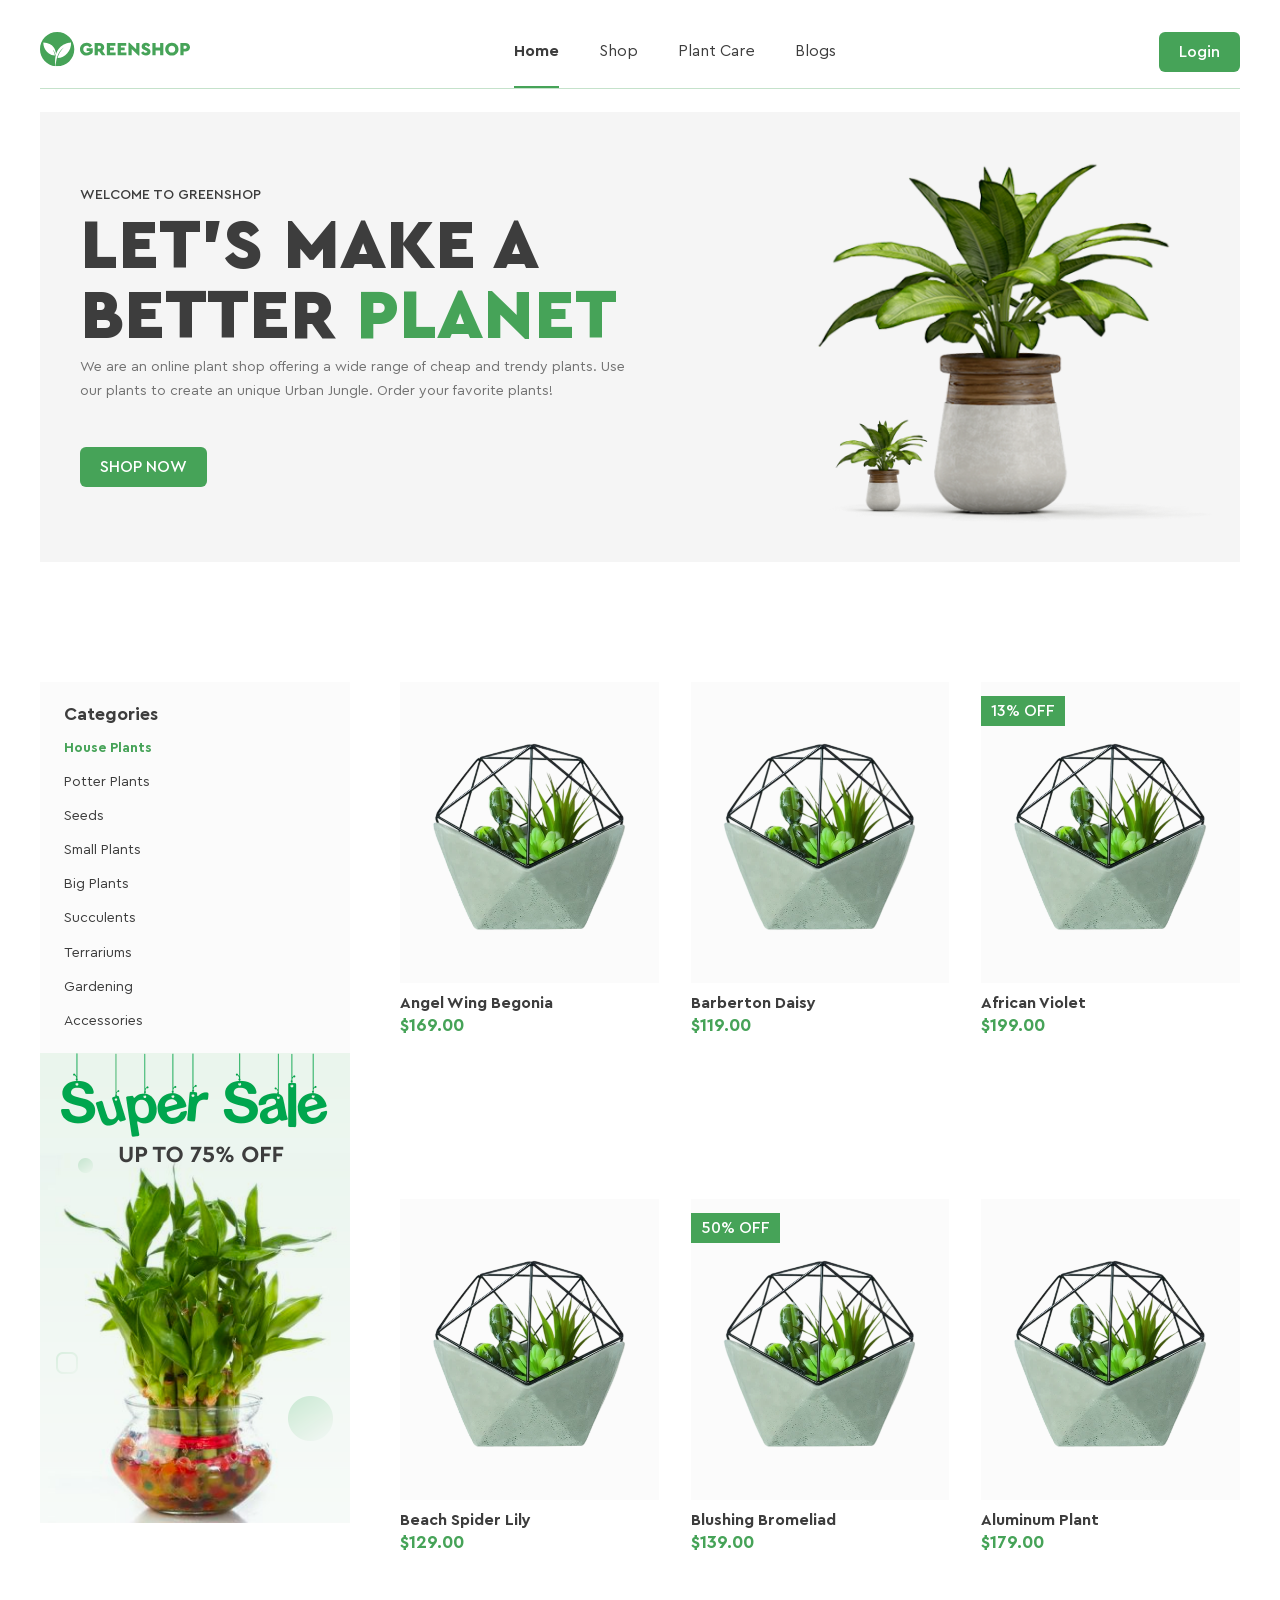
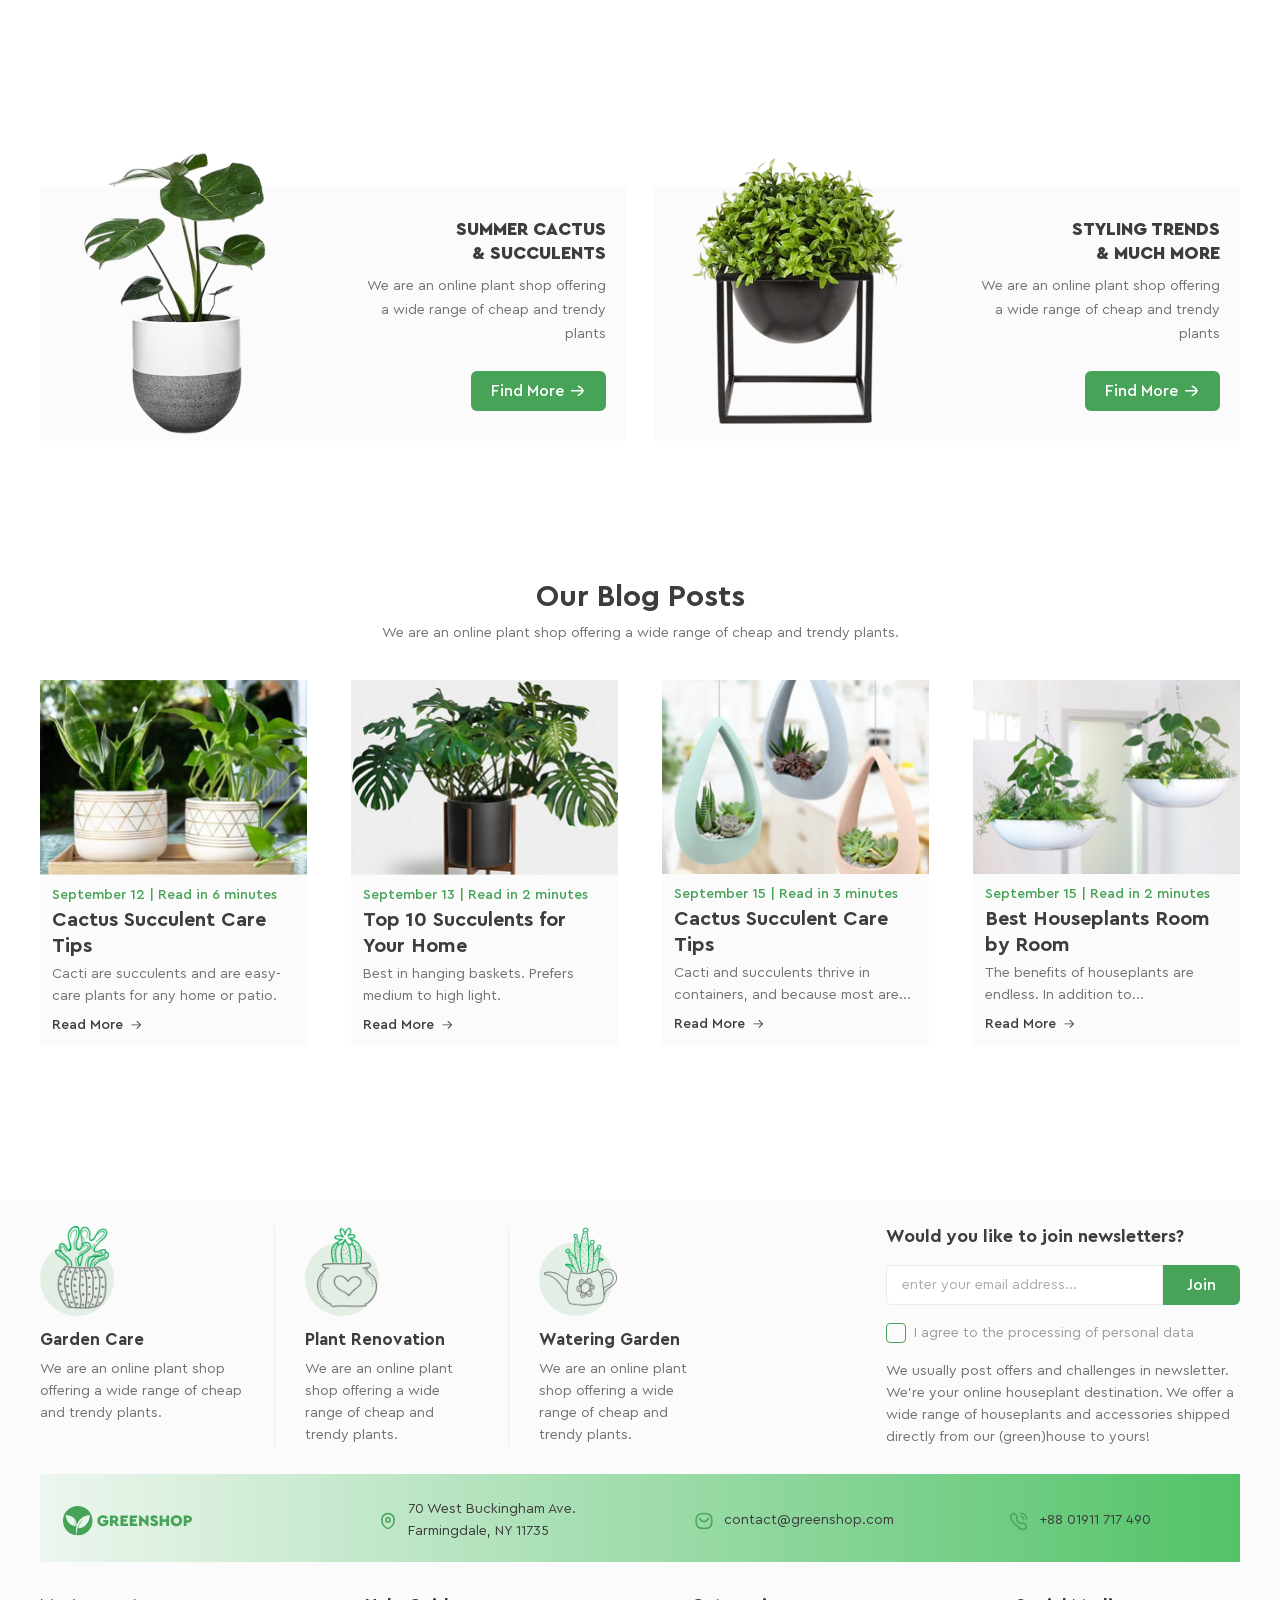
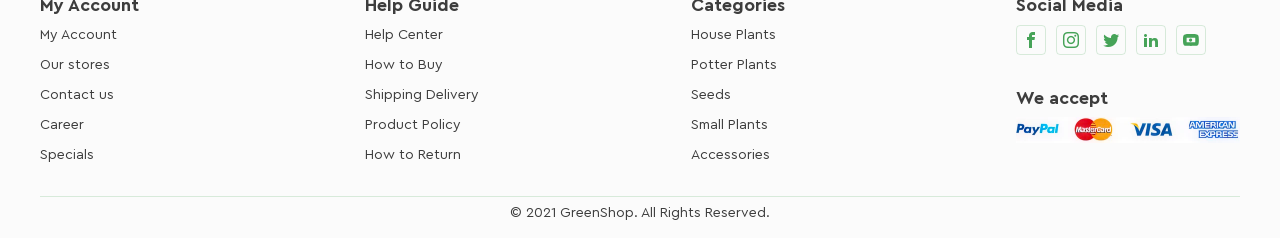
==== commit ea050b96: "add checkbox and preloader" ====
--- a/index.html
+++ b/index.html
@@ -251,7 +251,7 @@
           </ul>
         </nav>
 
-        <a href="register.html" class="button">
+        <a href="register.html" class="button login-btn">
           <span class="arrow">
             <svg class="arrow-icon" aria-hidden="true"><use href="img/symbol-defs.svg#icon-arrow_left"></use></svg>
           </span>
@@ -685,6 +685,12 @@
             <button type="submit" class="button newsletter-button">Join</button>
           </form>
 
+          <label class="custom-checkbox">
+            <input type="checkbox" name="agree" />
+            <span class="custom-check-icon"></span>
+            I agree to the processing of personal data
+          </label>
+
           <p>
             We usually post offers and challenges in newsletter. We’re your
             online houseplant destination. We offer a wide range of houseplants
@@ -788,5 +794,20 @@
 
       <p class="footer-copy">© 2021 GreenShop. All Rights Reserved.</p>
     </footer>
+
+    <div class="loader_background loaded">
+      <span class="loader"></span>
+    </div>
+
+    <script>
+      document.querySelector(".login-btn").addEventListener("click", function (e) {
+        e.preventDefault();
+        const href = this.getAttribute("href");
+        document.querySelector(".loader_background").classList.remove("loaded");
+        setTimeout(() => {
+          window.location.href = href;
+        }, 1500);
+      });
+    </script>
   </body>
 </html>
--- a/css/style.css
+++ b/css/style.css
@@ -421,7 +421,7 @@
     justify-content: center;
     padding: 8px 20px;
     height: 40px;
-    border-radius: 8px;
+    border-radius: 6px;
     background-color: #46a358;
     color: #ffffff;
     text-decoration: none;
@@ -918,7 +918,7 @@
     width: 300px;
     height: 40px;
     border: none;
-    border-radius: 8px;
+    border-radius: 6px;
     background: #46a358;
     color: #ffffff;
     font-weight: 700;
@@ -965,7 +965,7 @@
     width: 300px;
     height: 40px;
     border: 1px solid #eaeaea;
-    border-radius: 5px;
+    border-radius: 6px;
     background: #ffffff;
     color: #727272;
     cursor: pointer;
@@ -1123,6 +1123,50 @@
     background: #3d8f4f;
 }
 
+.custom-checkbox {
+    display: flex;
+    align-items: center;
+    gap: 8px;
+    margin-bottom: 18px;
+    cursor: pointer;
+    font-size: 14px;
+    color: #9c9c9e;
+    user-select: none;
+}
+
+.custom-checkbox input {
+    position: absolute;
+    left: -9999px;
+}
+
+.custom-check-icon {
+    position: relative;
+    flex-shrink: 0;
+    width: 20px;
+    height: 20px;
+    border: 1px solid #46a358;
+    border-radius: 4px;
+}
+
+.custom-check-icon::before {
+    content: "\2714";
+    font-size: 14px;
+    color: #fff;
+    position: absolute;
+    top: 50%;
+    left: 50%;
+    transform: translate(-50%, -50%);
+    display: none;
+}
+
+.custom-checkbox input:checked ~ .custom-check-icon {
+    background: #46a358;
+}
+
+.custom-checkbox input:checked ~ .custom-check-icon::before {
+    display: block;
+}
+
 .footer-middle {
     padding: 0 25px;
 }
@@ -1223,6 +1267,60 @@
     flex: 0 0 224px;
 }
 
+.loader_background {
+    position: fixed;
+    inset: 0;
+    z-index: 9999;
+    background: rgba(0, 0, 0, 0.6);
+    display: flex;
+    align-items: center;
+    justify-content: center;
+    opacity: 1;
+    transition: opacity 0.3s ease;
+}
+
+.loader_background.loaded {
+    display: none;
+}
+
+.loader {
+    font-size: 10px;
+    width: 1em;
+    height: 1em;
+    border-radius: 50%;
+    position: relative;
+    text-indent: -9999em;
+    animation: mulShdSpin 1.1s infinite ease;
+    transform: translateZ(0);
+}
+
+@keyframes mulShdSpin {
+    0%, 100% {
+        box-shadow: 0em -2.6em 0em 0em #ffffff, 1.8em -1.8em 0 0em rgba(255,255,255, 0.2), 2.5em 0em 0 0em rgba(255,255,255, 0.2), 1.75em 1.75em 0 0em rgba(255,255,255, 0.2), 0em 2.5em 0 0em rgba(255,255,255, 0.2), -1.8em 1.8em 0 0em rgba(255,255,255, 0.2), -2.6em 0em 0 0em rgba(255,255,255, 0.5), -1.8em -1.8em 0 0em rgba(255,255,255, 0.7);
+    }
+    12.5% {
+        box-shadow: 0em -2.6em 0em 0em rgba(255,255,255, 0.7), 1.8em -1.8em 0 0em #ffffff, 2.5em 0em 0 0em rgba(255,255,255, 0.2), 1.75em 1.75em 0 0em rgba(255,255,255, 0.2), 0em 2.5em 0 0em rgba(255,255,255, 0.2), -1.8em 1.8em 0 0em rgba(255,255,255, 0.2), -2.6em 0em 0 0em rgba(255,255,255, 0.2), -1.8em -1.8em 0 0em rgba(255,255,255, 0.5);
+    }
+    25% {
+        box-shadow: 0em -2.6em 0em 0em rgba(255,255,255, 0.5), 1.8em -1.8em 0 0em rgba(255,255,255, 0.7), 2.5em 0em 0 0em #ffffff, 1.75em 1.75em 0 0em rgba(255,255,255, 0.2), 0em 2.5em 0 0em rgba(255,255,255, 0.2), -1.8em 1.8em 0 0em rgba(255,255,255, 0.2), -2.6em 0em 0 0em rgba(255,255,255, 0.2), -1.8em -1.8em 0 0em rgba(255,255,255, 0.2);
+    }
+    37.5% {
+        box-shadow: 0em -2.6em 0em 0em rgba(255,255,255, 0.2), 1.8em -1.8em 0 0em rgba(255,255,255, 0.5), 2.5em 0em 0 0em rgba(255,255,255, 0.7), 1.75em 1.75em 0 0em #ffffff, 0em 2.5em 0 0em rgba(255,255,255, 0.2), -1.8em 1.8em 0 0em rgba(255,255,255, 0.2), -2.6em 0em 0 0em rgba(255,255,255, 0.2), -1.8em -1.8em 0 0em rgba(255,255,255, 0.2);
+    }
+    50% {
+        box-shadow: 0em -2.6em 0em 0em rgba(255,255,255, 0.2), 1.8em -1.8em 0 0em rgba(255,255,255, 0.2), 2.5em 0em 0 0em rgba(255,255,255, 0.5), 1.75em 1.75em 0 0em rgba(255,255,255, 0.7), 0em 2.5em 0 0em #ffffff, -1.8em 1.8em 0 0em rgba(255,255,255, 0.2), -2.6em 0em 0 0em rgba(255,255,255, 0.2), -1.8em -1.8em 0 0em rgba(255,255,255, 0.2);
+    }
+    62.5% {
+        box-shadow: 0em -2.6em 0em 0em rgba(255,255,255, 0.2), 1.8em -1.8em 0 0em rgba(255,255,255, 0.2), 2.5em 0em 0 0em rgba(255,255,255, 0.2), 1.75em 1.75em 0 0em rgba(255,255,255, 0.5), 0em 2.5em 0 0em rgba(255,255,255, 0.7), -1.8em 1.8em 0 0em #ffffff, -2.6em 0em 0 0em rgba(255,255,255, 0.2), -1.8em -1.8em 0 0em rgba(255,255,255, 0.2);
+    }
+    75% {
+        box-shadow: 0em -2.6em 0em 0em rgba(255,255,255, 0.2), 1.8em -1.8em 0 0em rgba(255,255,255, 0.2), 2.5em 0em 0 0em rgba(255,255,255, 0.2), 1.75em 1.75em 0 0em rgba(255,255,255, 0.2), 0em 2.5em 0 0em rgba(255,255,255, 0.5), -1.8em 1.8em 0 0em rgba(255,255,255, 0.7), -2.6em 0em 0 0em #ffffff, -1.8em -1.8em 0 0em rgba(255,255,255, 0.2);
+    }
+    87.5% {
+        box-shadow: 0em -2.6em 0em 0em rgba(255,255,255, 0.2), 1.8em -1.8em 0 0em rgba(255,255,255, 0.2), 2.5em 0em 0 0em rgba(255,255,255, 0.2), 1.75em 1.75em 0 0em rgba(255,255,255, 0.2), 0em 2.5em 0 0em rgba(255,255,255, 0.2), -1.8em 1.8em 0 0em rgba(255,255,255, 0.5), -2.6em 0em 0 0em rgba(255,255,255, 0.7), -1.8em -1.8em 0 0em #ffffff;
+    }
+}
+
 .social-list {
     display: flex;
     gap: 10px;
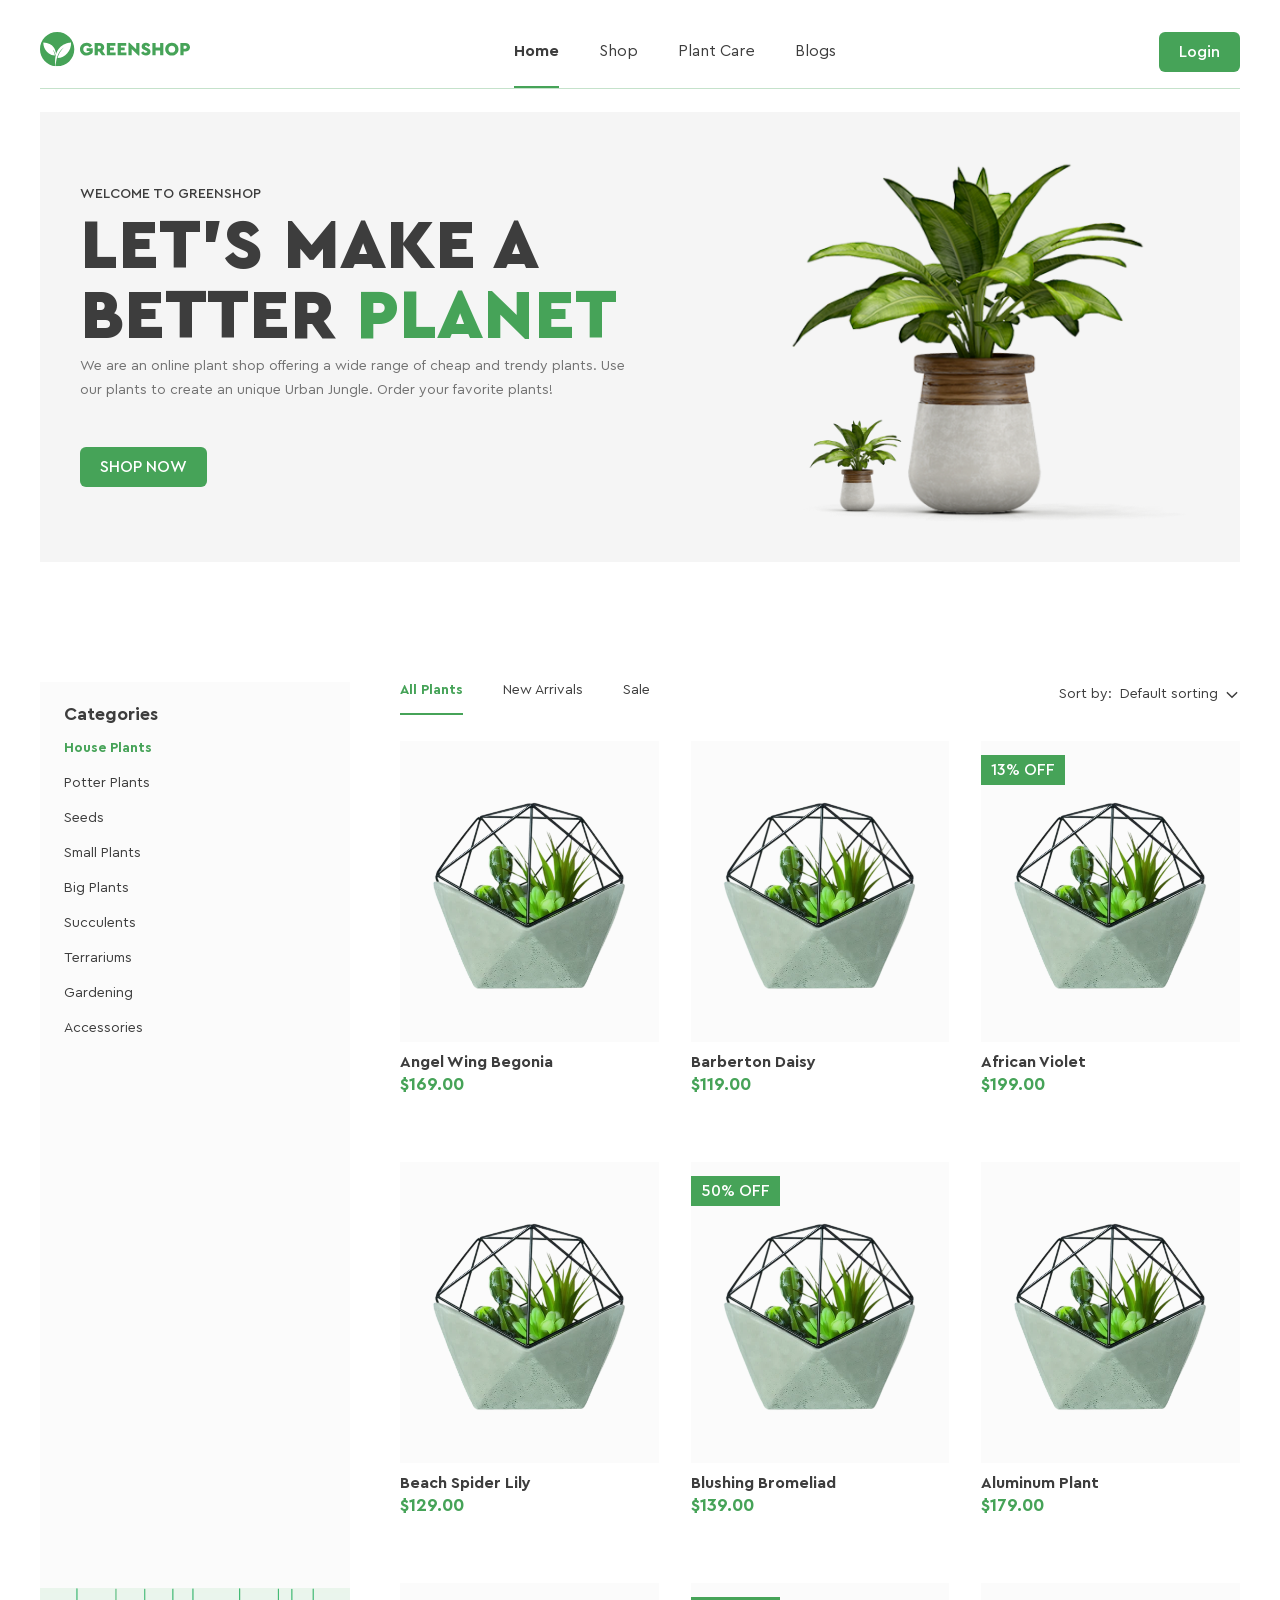
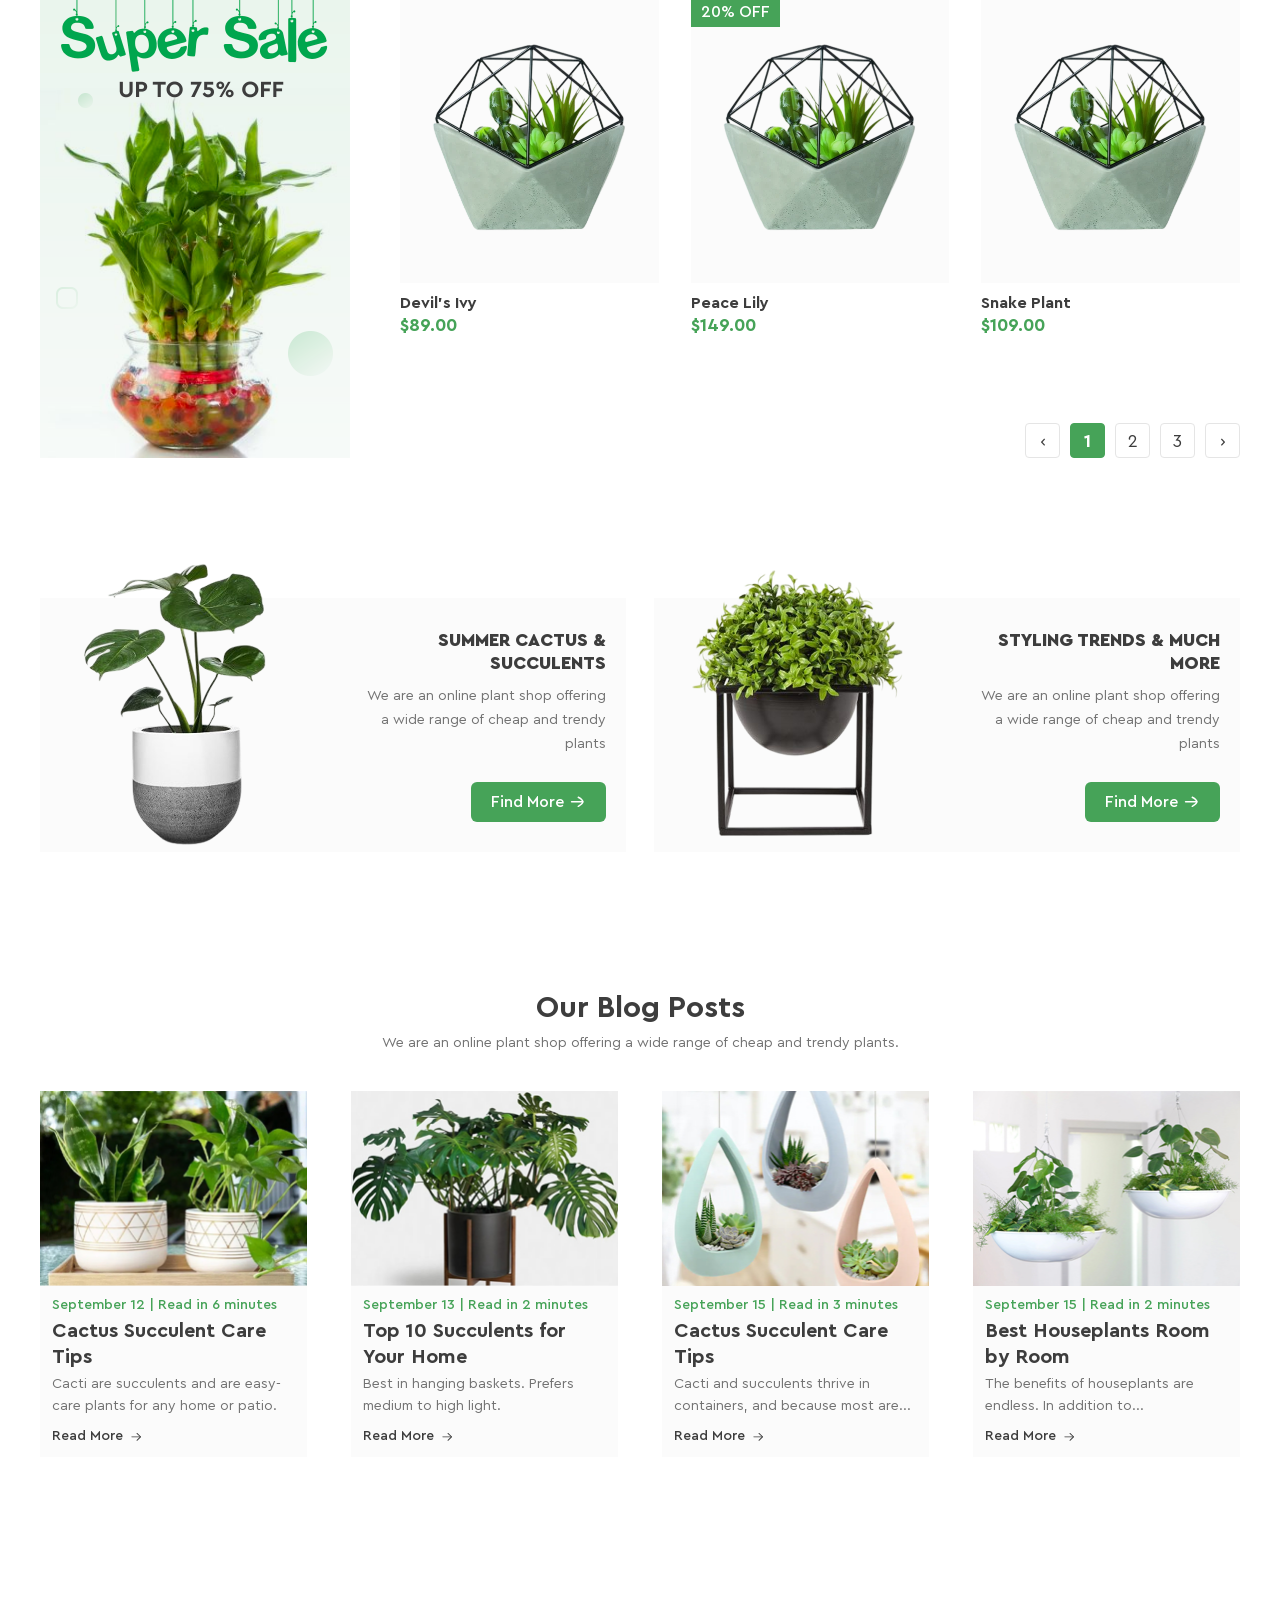
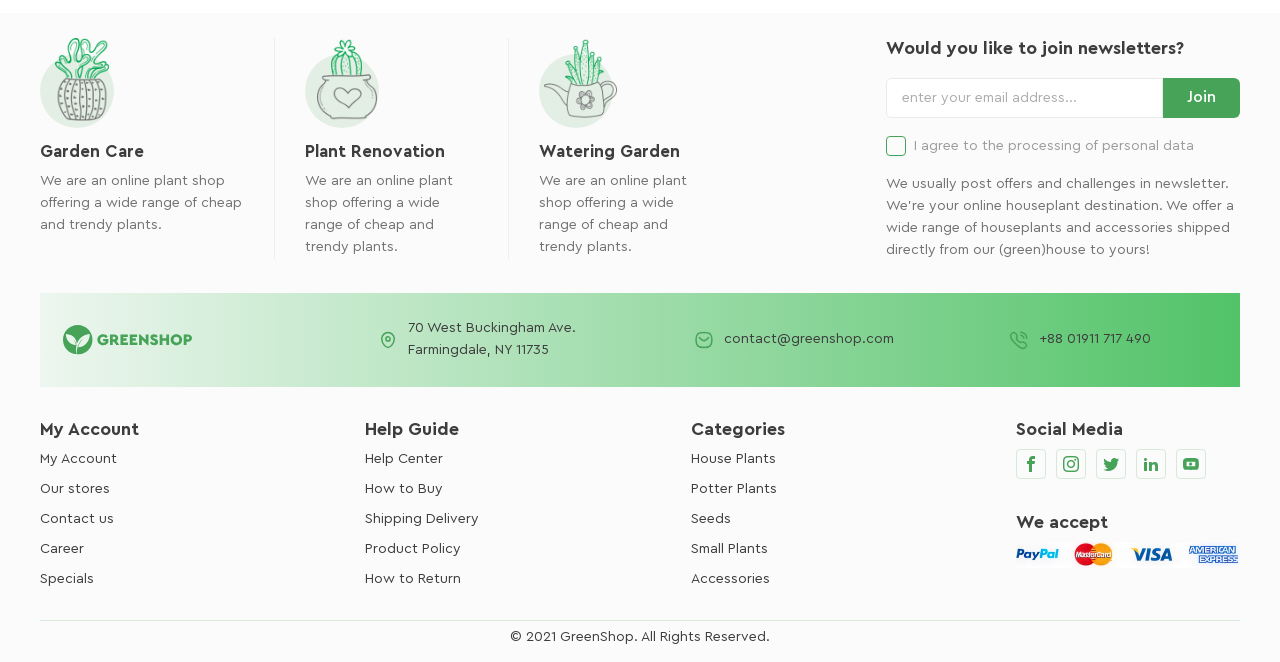
==== commit e521f350: "add adaptive layout" ====
--- a/index.html
+++ b/index.html
@@ -12,7 +12,7 @@
       <header class="header">
         <div class="logo"><img src="img/logo.svg" alt="Logo" /></div>
 
-        <nav class="nav">
+        <nav class="header-nav">
           <ul class="menu">
             <li>
               <a href="#home" class="active">Home</a>
@@ -21,7 +21,9 @@
                   <a href="#">
                     Drainage
                     <span class="arrow">
-                      <svg class="arrow-icon" aria-hidden="true"><use href="img/symbol-defs.svg#icon-arrow_left"></use></svg>
+                      <svg class="arrow-icon" aria-hidden="true">
+                        <use href="img/symbol-defs.svg#icon-arrow_left"></use>
+                      </svg>
                     </span>
                   </a>
                   <ul class="second-submenu">
@@ -38,7 +40,9 @@
                   <a href="#">
                     Fungicides
                     <span class="arrow">
-                      <svg class="arrow-icon" aria-hidden="true"><use href="img/symbol-defs.svg#icon-arrow_left"></use></svg>
+                      <svg class="arrow-icon" aria-hidden="true">
+                        <use href="img/symbol-defs.svg#icon-arrow_left"></use>
+                      </svg>
                     </span>
                   </a>
                   <ul class="second-submenu">
@@ -51,7 +55,9 @@
                   <a href="#">
                     Fertilizer
                     <span class="arrow">
-                      <svg class="arrow-icon" aria-hidden="true"><use href="img/symbol-defs.svg#icon-arrow_left"></use></svg>
+                      <svg class="arrow-icon" aria-hidden="true">
+                        <use href="img/symbol-defs.svg#icon-arrow_left"></use>
+                      </svg>
                     </span>
                   </a>
                   <ul class="second-submenu">
@@ -64,7 +70,9 @@
                   <a href="#">
                     Priming
                     <span class="arrow">
-                      <svg class="arrow-icon" aria-hidden="true"><use href="img/symbol-defs.svg#icon-arrow_left"></use></svg>
+                      <svg class="arrow-icon" aria-hidden="true">
+                        <use href="img/symbol-defs.svg#icon-arrow_left"></use>
+                      </svg>
                     </span>
                   </a>
                   <ul class="second-submenu">
@@ -82,7 +90,9 @@
                   <a href="#">
                     Drainage
                     <span class="arrow">
-                      <svg class="arrow-icon" aria-hidden="true"><use href="img/symbol-defs.svg#icon-arrow_left"></use></svg>
+                      <svg class="arrow-icon" aria-hidden="true">
+                        <use href="img/symbol-defs.svg#icon-arrow_left"></use>
+                      </svg>
                     </span>
                   </a>
                   <ul class="second-submenu">
@@ -98,7 +108,9 @@
                   <a href="#">
                     Fungicides
                     <span class="arrow">
-                      <svg class="arrow-icon" aria-hidden="true"><use href="img/symbol-defs.svg#icon-arrow_left"></use></svg>
+                      <svg class="arrow-icon" aria-hidden="true">
+                        <use href="img/symbol-defs.svg#icon-arrow_left"></use>
+                      </svg>
                     </span>
                   </a>
                   <ul class="second-submenu">
@@ -110,7 +122,9 @@
                   <a href="#">
                     Fertilizer
                     <span class="arrow">
-                      <svg class="arrow-icon" aria-hidden="true"><use href="img/symbol-defs.svg#icon-arrow_left"></use></svg>
+                      <svg class="arrow-icon" aria-hidden="true">
+                        <use href="img/symbol-defs.svg#icon-arrow_left"></use>
+                      </svg>
                     </span>
                   </a>
                   <ul class="second-submenu">
@@ -122,7 +136,9 @@
                   <a href="#">
                     Priming
                     <span class="arrow">
-                      <svg class="arrow-icon" aria-hidden="true"><use href="img/symbol-defs.svg#icon-arrow_left"></use></svg>
+                      <svg class="arrow-icon" aria-hidden="true">
+                        <use href="img/symbol-defs.svg#icon-arrow_left"></use>
+                      </svg>
                     </span>
                   </a>
                   <ul class="second-submenu">
@@ -140,7 +156,9 @@
                   <a href="#">
                     Drainage
                     <span class="arrow">
-                      <svg class="arrow-icon" aria-hidden="true"><use href="img/symbol-defs.svg#icon-arrow_left"></use></svg>
+                      <svg class="arrow-icon" aria-hidden="true">
+                        <use href="img/symbol-defs.svg#icon-arrow_left"></use>
+                      </svg>
                     </span>
                   </a>
                   <ul class="second-submenu">
@@ -156,7 +174,9 @@
                   <a href="#">
                     Fungicides
                     <span class="arrow">
-                      <svg class="arrow-icon" aria-hidden="true"><use href="img/symbol-defs.svg#icon-arrow_left"></use></svg>
+                      <svg class="arrow-icon" aria-hidden="true">
+                        <use href="img/symbol-defs.svg#icon-arrow_left"></use>
+                      </svg>
                     </span>
                   </a>
                   <ul class="second-submenu">
@@ -168,7 +188,9 @@
                   <a href="#">
                     Fertilizer
                     <span class="arrow">
-                      <svg class="arrow-icon" aria-hidden="true"><use href="img/symbol-defs.svg#icon-arrow_left"></use></svg>
+                      <svg class="arrow-icon" aria-hidden="true">
+                        <use href="img/symbol-defs.svg#icon-arrow_left"></use>
+                      </svg>
                     </span>
                   </a>
                   <ul class="second-submenu">
@@ -180,7 +202,9 @@
                   <a href="#">
                     Priming
                     <span class="arrow">
-                      <svg class="arrow-icon" aria-hidden="true"><use href="img/symbol-defs.svg#icon-arrow_left"></use></svg>
+                      <svg class="arrow-icon" aria-hidden="true">
+                        <use href="img/symbol-defs.svg#icon-arrow_left"></use>
+                      </svg>
                     </span>
                   </a>
                   <ul class="second-submenu">
@@ -198,7 +222,9 @@
                   <a href="#">
                     Drainage
                     <span class="arrow">
-                      <svg class="arrow-icon" aria-hidden="true"><use href="img/symbol-defs.svg#icon-arrow_left"></use></svg>
+                      <svg class="arrow-icon" aria-hidden="true">
+                        <use href="img/symbol-defs.svg#icon-arrow_left"></use>
+                      </svg>
                     </span>
                   </a>
                   <ul class="second-submenu">
@@ -214,7 +240,9 @@
                   <a href="#">
                     Fungicides
                     <span class="arrow">
-                      <svg class="arrow-icon" aria-hidden="true"><use href="img/symbol-defs.svg#icon-arrow_left"></use></svg>
+                      <svg class="arrow-icon" aria-hidden="true">
+                        <use href="img/symbol-defs.svg#icon-arrow_left"></use>
+                      </svg>
                     </span>
                   </a>
                   <ul class="second-submenu">
@@ -226,7 +254,9 @@
                   <a href="#">
                     Fertilizer
                     <span class="arrow">
-                      <svg class="arrow-icon" aria-hidden="true"><use href="img/symbol-defs.svg#icon-arrow_left"></use></svg>
+                      <svg class="arrow-icon" aria-hidden="true">
+                        <use href="img/symbol-defs.svg#icon-arrow_left"></use>
+                      </svg>
                     </span>
                   </a>
                   <ul class="second-submenu">
@@ -238,7 +268,9 @@
                   <a href="#">
                     Priming
                     <span class="arrow">
-                      <svg class="arrow-icon" aria-hidden="true"><use href="img/symbol-defs.svg#icon-arrow_left"></use></svg>
+                      <svg class="arrow-icon" aria-hidden="true">
+                        <use href="img/symbol-defs.svg#icon-arrow_left"></use>
+                      </svg>
                     </span>
                   </a>
                   <ul class="second-submenu">
@@ -253,20 +285,25 @@
 
         <a href="register.html" class="button login-btn">
           <span class="arrow">
-            <svg class="arrow-icon" aria-hidden="true"><use href="img/symbol-defs.svg#icon-arrow_left"></use></svg>
+            <svg class="arrow-icon" aria-hidden="true">
+              <use href="img/symbol-defs.svg#icon-arrow_left"></use>
+            </svg>
           </span>
           <span>Login</span>
         </a>
+
+        <button class="burger" aria-label="Toggle menu" aria-expanded="false">
+          <span></span>
+          <span></span>
+          <span></span>
+        </button>
       </header>
 
       <main>
         <section id="home" class="hero">
           <div class="hero-left">
             <p class="hero-subtitle">Welcome to GreenShop</p>
-            <h1 class="hero-title">
-              Let’s make a <br />
-              better <span>planet</span>
-            </h1>
+            <h1 class="hero-title">Let’s make a better <span>planet</span></h1>
             <p class="hero-text">
               We are an online plant shop offering a wide range of cheap and
               trendy plants. Use our plants to create an unique Urban Jungle.
@@ -281,10 +318,43 @@
         </section>
 
         <section id="shop" class="shop">
+          <ul class="shop-tabs">
+            <li><a href="#" class="active">All Plants</a></li>
+            <li><a href="#">New Arrivals</a></li>
+            <li><a href="#">Sale</a></li>
+          </ul>
+
           <div class="shop-wrapper">
             <aside class="shop-sidebar">
               <div class="shop-container">
                 <h2 class="sidebar-title">Categories</h2>
+                <div class="sidebar-controls">
+                  <button class="sidebar-toggle" aria-expanded="false">
+                    <span class="sidebar-selected"></span>
+                    <svg
+                      class="sidebar-arrow"
+                      width="12"
+                      height="12"
+                      viewBox="0 0 12 12"
+                      fill="none"
+                      xmlns="http://www.w3.org/2000/svg"
+                    >
+                      <path
+                        d="M2 4L6 8L10 4"
+                        stroke="#3d3d3d"
+                        stroke-width="1.5"
+                        stroke-linecap="round"
+                        stroke-linejoin="round"
+                      />
+                    </svg>
+                  </button>
+                  <button class="sort-icon-btn" type="button" aria-label="Sort">
+                    <svg width="16" height="16" viewBox="0 0 16 16" fill="none" xmlns="http://www.w3.org/2000/svg">
+                      <path d="M4 10L4 2M4 2L2 4M4 2L6 4" stroke="#3d3d3d" stroke-width="1.5" stroke-linecap="round" stroke-linejoin="round"/>
+                      <path d="M12 6L12 14M12 14L10 12M12 14L14 12" stroke="#3d3d3d" stroke-width="1.5" stroke-linecap="round" stroke-linejoin="round"/>
+                    </svg>
+                  </button>
+                </div>
                 <ul class="categories-list">
                   <li><a href="#" class="active">House Plants</a></li>
                   <li><a href="#">Potter Plants</a></li>
@@ -307,188 +377,387 @@
               </a>
             </aside>
 
-            <div class="products-list">
-              <article class="product-card">
-                <div class="product-image">
-                  <img src="img/shot_item.png" alt="Angel Wing Begonia" />
-
-                  <div class="product-actions">
-                    <a href="#" class="action-button" aria-label="Add to cart">
-                      <svg class="icon"><use href="img/symbol-defs.svg#icon-shopping"></use></svg>
-                    </a>
-
-                    <a
-                      href="#"
-                      class="action-button"
-                      aria-label="Add to wishlist"
-                    >
-                      <svg class="icon"><use href="img/symbol-defs.svg#icon-heart"></use></svg>
-                    </a>
-
-                    <a
-                      href="#"
-                      class="action-button"
-                      aria-label="Search product"
-                    >
-                      <svg class="icon"><use href="img/symbol-defs.svg#icon-search"></use></svg>
-                    </a>
+            <div class="products-wrapper">
+              <div class="shop-top">
+                <ul class="shop-tabs">
+                  <li><a href="#" class="active">All Plants</a></li>
+                  <li><a href="#">New Arrivals</a></li>
+                  <li><a href="#">Sale</a></li>
+                </ul>
+                <div class="shop-sort">
+                  <span>Sort by:</span>
+                  <button class="sort-button" type="button">
+                    Default sorting
+                    <img src="img/arrow_down.svg" alt="" />
+                  </button>
+                </div>
+              </div>
+
+              <div class="products-list">
+                <article class="product-card">
+                  <div class="product-image">
+                    <img src="img/shot_item.png" alt="Angel Wing Begonia" />
+
+                    <div class="product-actions">
+                      <a
+                        href="#"
+                        class="action-button"
+                        aria-label="Add to cart"
+                      >
+                        <svg class="icon">
+                          <use href="img/symbol-defs.svg#icon-shopping"></use>
+                        </svg>
+                      </a>
+
+                      <a
+                        href="#"
+                        class="action-button"
+                        aria-label="Add to wishlist"
+                      >
+                        <svg class="icon">
+                          <use href="img/symbol-defs.svg#icon-heart"></use>
+                        </svg>
+                      </a>
+
+                      <a
+                        href="#"
+                        class="action-button"
+                        aria-label="Search product"
+                      >
+                        <svg class="icon">
+                          <use href="img/symbol-defs.svg#icon-search"></use>
+                        </svg>
+                      </a>
+                    </div>
                   </div>
-                </div>
-                <h4 class="product-title">Angel Wing Begonia</h4>
-                <p class="product-price">$169.00</p>
-              </article>
-
-              <article class="product-card">
-                <div class="product-image">
-                  <img src="img/shot_item.png" alt="Barberton Daisy" />
-
-                  <div class="product-actions">
-                    <a href="#" class="action-button" aria-label="Add to cart">
-                      <svg class="icon"><use href="img/symbol-defs.svg#icon-shopping"></use></svg>
-                    </a>
-
-                    <a
-                      href="#"
-                      class="action-button"
-                      aria-label="Add to wishlist"
-                    >
-                      <svg class="icon"><use href="img/symbol-defs.svg#icon-heart"></use></svg>
-                    </a>
-
-                    <a
-                      href="#"
-                      class="action-button"
-                      aria-label="Search product"
-                    >
-                      <svg class="icon"><use href="img/symbol-defs.svg#icon-search"></use></svg>
-                    </a>
+                  <h4 class="product-title">Angel Wing Begonia</h4>
+                  <p class="product-price">$169.00</p>
+                </article>
+
+                <article class="product-card">
+                  <div class="product-image">
+                    <img src="img/shot_item.png" alt="Barberton Daisy" />
+
+                    <div class="product-actions">
+                      <a
+                        href="#"
+                        class="action-button"
+                        aria-label="Add to cart"
+                      >
+                        <svg class="icon">
+                          <use href="img/symbol-defs.svg#icon-shopping"></use>
+                        </svg>
+                      </a>
+
+                      <a
+                        href="#"
+                        class="action-button"
+                        aria-label="Add to wishlist"
+                      >
+                        <svg class="icon">
+                          <use href="img/symbol-defs.svg#icon-heart"></use>
+                        </svg>
+                      </a>
+
+                      <a
+                        href="#"
+                        class="action-button"
+                        aria-label="Search product"
+                      >
+                        <svg class="icon">
+                          <use href="img/symbol-defs.svg#icon-search"></use>
+                        </svg>
+                      </a>
+                    </div>
                   </div>
-                </div>
-                <h4 class="product-title">Barberton Daisy</h4>
-                <p class="product-price">$119.00</p>
-              </article>
-
-              <article class="product-card">
-                <div class="product-image">
-                  <span class="product-badge">13% OFF</span>
-                  <img src="img/shot_item.png" alt="African Violet" />
-
-                  <div class="product-actions">
-                    <a href="#" class="action-button" aria-label="Add to cart">
-                      <svg class="icon"><use href="img/symbol-defs.svg#icon-shopping"></use></svg>
-                    </a>
-
-                    <a
-                      href="#"
-                      class="action-button"
-                      aria-label="Add to wishlist"
-                    >
-                      <svg class="icon"><use href="img/symbol-defs.svg#icon-heart"></use></svg>
-                    </a>
-
-                    <a
-                      href="#"
-                      class="action-button"
-                      aria-label="Search product"
-                    >
-                      <svg class="icon"><use href="img/symbol-defs.svg#icon-search"></use></svg>
-                    </a>
+                  <h4 class="product-title">Barberton Daisy</h4>
+                  <p class="product-price">$119.00</p>
+                </article>
+
+                <article class="product-card">
+                  <div class="product-image">
+                    <span class="product-badge">13% OFF</span>
+                    <img src="img/shot_item.png" alt="African Violet" />
+
+                    <div class="product-actions">
+                      <a
+                        href="#"
+                        class="action-button"
+                        aria-label="Add to cart"
+                      >
+                        <svg class="icon">
+                          <use href="img/symbol-defs.svg#icon-shopping"></use>
+                        </svg>
+                      </a>
+
+                      <a
+                        href="#"
+                        class="action-button"
+                        aria-label="Add to wishlist"
+                      >
+                        <svg class="icon">
+                          <use href="img/symbol-defs.svg#icon-heart"></use>
+                        </svg>
+                      </a>
+
+                      <a
+                        href="#"
+                        class="action-button"
+                        aria-label="Search product"
+                      >
+                        <svg class="icon">
+                          <use href="img/symbol-defs.svg#icon-search"></use>
+                        </svg>
+                      </a>
+                    </div>
                   </div>
-                </div>
-                <h4 class="product-title">African Violet</h4>
-                <p class="product-price">$199.00</p>
-              </article>
-
-              <article class="product-card">
-                <div class="product-image">
-                  <img src="img/shot_item.png" alt="Beach Spider Lily" />
-
-                  <div class="product-actions">
-                    <a href="#" class="action-button" aria-label="Add to cart">
-                      <svg class="icon"><use href="img/symbol-defs.svg#icon-shopping"></use></svg>
-                    </a>
-
-                    <a
-                      href="#"
-                      class="action-button"
-                      aria-label="Add to wishlist"
-                    >
-                      <svg class="icon"><use href="img/symbol-defs.svg#icon-heart"></use></svg>
-                    </a>
-
-                    <a
-                      href="#"
-                      class="action-button"
-                      aria-label="Search product"
-                    >
-                      <svg class="icon"><use href="img/symbol-defs.svg#icon-search"></use></svg>
-                    </a>
+                  <h4 class="product-title">African Violet</h4>
+                  <p class="product-price">$199.00</p>
+                </article>
+
+                <article class="product-card product-card--extra">
+                  <div class="product-image">
+                    <img src="img/shot_item.png" alt="Beach Spider Lily" />
+
+                    <div class="product-actions">
+                      <a
+                        href="#"
+                        class="action-button"
+                        aria-label="Add to cart"
+                      >
+                        <svg class="icon">
+                          <use href="img/symbol-defs.svg#icon-shopping"></use>
+                        </svg>
+                      </a>
+
+                      <a
+                        href="#"
+                        class="action-button"
+                        aria-label="Add to wishlist"
+                      >
+                        <svg class="icon">
+                          <use href="img/symbol-defs.svg#icon-heart"></use>
+                        </svg>
+                      </a>
+
+                      <a
+                        href="#"
+                        class="action-button"
+                        aria-label="Search product"
+                      >
+                        <svg class="icon">
+                          <use href="img/symbol-defs.svg#icon-search"></use>
+                        </svg>
+                      </a>
+                    </div>
                   </div>
-                </div>
-                <h4 class="product-title">Beach Spider Lily</h4>
-                <p class="product-price">$129.00</p>
-              </article>
-
-              <article class="product-card">
-                <div class="product-image">
-                  <span class="product-badge">50% OFF</span>
-                  <img src="img/shot_item.png" alt="Blushing Bromeliad" />
-
-                  <div class="product-actions">
-                    <a href="#" class="action-button" aria-label="Add to cart">
-                      <svg class="icon"><use href="img/symbol-defs.svg#icon-shopping"></use></svg>
-                    </a>
-
-                    <a
-                      href="#"
-                      class="action-button"
-                      aria-label="Add to wishlist"
-                    >
-                      <svg class="icon"><use href="img/symbol-defs.svg#icon-heart"></use></svg>
-                    </a>
-
-                    <a
-                      href="#"
-                      class="action-button"
-                      aria-label="Search product"
-                    >
-                      <svg class="icon"><use href="img/symbol-defs.svg#icon-search"></use></svg>
-                    </a>
+                  <h4 class="product-title">Beach Spider Lily</h4>
+                  <p class="product-price">$129.00</p>
+                </article>
+
+                <article class="product-card product-card--extra">
+                  <div class="product-image">
+                    <span class="product-badge">50% OFF</span>
+                    <img src="img/shot_item.png" alt="Blushing Bromeliad" />
+
+                    <div class="product-actions">
+                      <a
+                        href="#"
+                        class="action-button"
+                        aria-label="Add to cart"
+                      >
+                        <svg class="icon">
+                          <use href="img/symbol-defs.svg#icon-shopping"></use>
+                        </svg>
+                      </a>
+
+                      <a
+                        href="#"
+                        class="action-button"
+                        aria-label="Add to wishlist"
+                      >
+                        <svg class="icon">
+                          <use href="img/symbol-defs.svg#icon-heart"></use>
+                        </svg>
+                      </a>
+
+                      <a
+                        href="#"
+                        class="action-button"
+                        aria-label="Search product"
+                      >
+                        <svg class="icon">
+                          <use href="img/symbol-defs.svg#icon-search"></use>
+                        </svg>
+                      </a>
+                    </div>
                   </div>
-                </div>
-                <h4 class="product-title">Blushing Bromeliad</h4>
-                <p class="product-price">$139.00</p>
-              </article>
-
-              <article class="product-card">
-                <div class="product-image">
-                  <img src="img/shot_item.png" alt="Aluminum Plant" />
-
-                  <div class="product-actions">
-                    <a href="#" class="action-button" aria-label="Add to cart">
-                      <svg class="icon"><use href="img/symbol-defs.svg#icon-shopping"></use></svg>
-                    </a>
-
-                    <a
-                      href="#"
-                      class="action-button"
-                      aria-label="Add to wishlist"
-                    >
-                      <svg class="icon"><use href="img/symbol-defs.svg#icon-heart"></use></svg>
-                    </a>
-
-                    <a
-                      href="#"
-                      class="action-button"
-                      aria-label="Search product"
-                    >
-                      <svg class="icon"><use href="img/symbol-defs.svg#icon-search"></use></svg>
-                    </a>
+                  <h4 class="product-title">Blushing Bromeliad</h4>
+                  <p class="product-price">$139.00</p>
+                </article>
+
+                <article class="product-card product-card--extra">
+                  <div class="product-image">
+                    <img src="img/shot_item.png" alt="Aluminum Plant" />
+
+                    <div class="product-actions">
+                      <a
+                        href="#"
+                        class="action-button"
+                        aria-label="Add to cart"
+                      >
+                        <svg class="icon">
+                          <use href="img/symbol-defs.svg#icon-shopping"></use>
+                        </svg>
+                      </a>
+
+                      <a
+                        href="#"
+                        class="action-button"
+                        aria-label="Add to wishlist"
+                      >
+                        <svg class="icon">
+                          <use href="img/symbol-defs.svg#icon-heart"></use>
+                        </svg>
+                      </a>
+
+                      <a
+                        href="#"
+                        class="action-button"
+                        aria-label="Search product"
+                      >
+                        <svg class="icon">
+                          <use href="img/symbol-defs.svg#icon-search"></use>
+                        </svg>
+                      </a>
+                    </div>
                   </div>
-                </div>
-                <h4 class="product-title">Aluminum Plant</h4>
-                <p class="product-price">$179.00</p>
-              </article>
+                  <h4 class="product-title">Aluminum Plant</h4>
+                  <p class="product-price">$179.00</p>
+                </article>
+
+                <article class="product-card product-card--extra">
+                  <div class="product-image">
+                    <img src="img/shot_item.png" alt="Devil's Ivy" />
+                    <div class="product-actions">
+                      <a
+                        href="#"
+                        class="action-button"
+                        aria-label="Add to cart"
+                      >
+                        <svg class="icon">
+                          <use href="img/symbol-defs.svg#icon-shopping"></use>
+                        </svg>
+                      </a>
+                      <a
+                        href="#"
+                        class="action-button"
+                        aria-label="Add to wishlist"
+                      >
+                        <svg class="icon">
+                          <use href="img/symbol-defs.svg#icon-heart"></use>
+                        </svg>
+                      </a>
+                      <a
+                        href="#"
+                        class="action-button"
+                        aria-label="Search product"
+                      >
+                        <svg class="icon">
+                          <use href="img/symbol-defs.svg#icon-search"></use>
+                        </svg>
+                      </a>
+                    </div>
+                  </div>
+                  <h4 class="product-title">Devil's Ivy</h4>
+                  <p class="product-price">$89.00</p>
+                </article>
+
+                <article class="product-card product-card--extra">
+                  <div class="product-image">
+                    <span class="product-badge">20% OFF</span>
+                    <img src="img/shot_item.png" alt="Peace Lily" />
+                    <div class="product-actions">
+                      <a
+                        href="#"
+                        class="action-button"
+                        aria-label="Add to cart"
+                      >
+                        <svg class="icon">
+                          <use href="img/symbol-defs.svg#icon-shopping"></use>
+                        </svg>
+                      </a>
+                      <a
+                        href="#"
+                        class="action-button"
+                        aria-label="Add to wishlist"
+                      >
+                        <svg class="icon">
+                          <use href="img/symbol-defs.svg#icon-heart"></use>
+                        </svg>
+                      </a>
+                      <a
+                        href="#"
+                        class="action-button"
+                        aria-label="Search product"
+                      >
+                        <svg class="icon">
+                          <use href="img/symbol-defs.svg#icon-search"></use>
+                        </svg>
+                      </a>
+                    </div>
+                  </div>
+                  <h4 class="product-title">Peace Lily</h4>
+                  <p class="product-price">$149.00</p>
+                </article>
+
+                <article class="product-card product-card--extra">
+                  <div class="product-image">
+                    <img src="img/shot_item.png" alt="Snake Plant" />
+                    <div class="product-actions">
+                      <a
+                        href="#"
+                        class="action-button"
+                        aria-label="Add to cart"
+                      >
+                        <svg class="icon">
+                          <use href="img/symbol-defs.svg#icon-shopping"></use>
+                        </svg>
+                      </a>
+                      <a
+                        href="#"
+                        class="action-button"
+                        aria-label="Add to wishlist"
+                      >
+                        <svg class="icon">
+                          <use href="img/symbol-defs.svg#icon-heart"></use>
+                        </svg>
+                      </a>
+                      <a
+                        href="#"
+                        class="action-button"
+                        aria-label="Search product"
+                      >
+                        <svg class="icon">
+                          <use href="img/symbol-defs.svg#icon-search"></use>
+                        </svg>
+                      </a>
+                    </div>
+                  </div>
+                  <h4 class="product-title">Snake Plant</h4>
+                  <p class="product-price">$109.00</p>
+                </article>
+              </div>
+
+              <button class="show-more-btn" id="show-more-btn">Show more</button>
+
+              <nav class="pagination" aria-label="Products pagination">
+                <a href="#" aria-label="Previous page">&#8249;</a>
+                <a href="#" class="active" aria-current="page">1</a>
+                <a href="#">2</a>
+                <a href="#">3</a>
+                <a href="#" aria-label="Next page">&#8250;</a>
+              </nav>
             </div>
           </div>
         </section>
@@ -500,7 +769,7 @@
             </div>
 
             <div class="promo-content">
-              <h3 class="promo-title">Summer cactus<br />& succulents</h3>
+              <h3 class="promo-title">Summer cactus &amp; succulents</h3>
               <p class="promo-text">
                 We are an online plant shop offering a wide range of cheap and
                 trendy plants
@@ -518,7 +787,7 @@
             </div>
 
             <div class="promo-content">
-              <h3 class="promo-title">Styling trends<br />& much more</h3>
+              <h3 class="promo-title">Styling trends &amp; much more</h3>
               <p class="promo-text">
                 We are an online plant shop offering a wide range of cheap and
                 trendy plants
@@ -553,9 +822,7 @@
                   <span>|</span>
                   <span>Read in 6 minutes</span>
                 </p>
-                <h3 class="blog-card-title">
-                  Cactus Succulent Care Tips
-                </h3>
+                <h3 class="blog-card-title">Cactus Succulent Care Tips</h3>
                 <p class="blog-text">
                   Cacti are succulents and are easy-care plants for any home or
                   patio.
@@ -602,9 +869,7 @@
                   <span>|</span>
                   <span>Read in 3 minutes</span>
                 </p>
-                <h3 class="blog-card-title">
-                  Cactus Succulent Care Tips
-                </h3>
+                <h3 class="blog-card-title">Cactus Succulent Care Tips</h3>
                 <p class="blog-text">
                   Cacti and succulents thrive in containers, and because most
                   are...
@@ -706,19 +971,25 @@
           </a>
 
           <div class="footer-contact">
-            <svg class="footer-contact-icon" aria-hidden="true"><use href="img/symbol-defs.svg#icon-pin"></use></svg>
+            <svg class="footer-contact-icon" aria-hidden="true">
+              <use href="img/symbol-defs.svg#icon-pin"></use>
+            </svg>
             <a href="https://maps.google.com"
               >70 West Buckingham Ave. Farmingdale, NY 11735</a
             >
           </div>
 
           <div class="footer-contact">
-            <svg class="footer-contact-icon" aria-hidden="true"><use href="img/symbol-defs.svg#icon-message"></use></svg>
+            <svg class="footer-contact-icon" aria-hidden="true">
+              <use href="img/symbol-defs.svg#icon-message"></use>
+            </svg>
             <a href="mailto:contact@greenshop.com">contact@greenshop.com</a>
           </div>
 
           <div class="footer-contact">
-            <svg class="footer-contact-icon" aria-hidden="true"><use href="img/symbol-defs.svg#icon-phone"></use></svg>
+            <svg class="footer-contact-icon" aria-hidden="true">
+              <use href="img/symbol-defs.svg#icon-phone"></use>
+            </svg>
             <a href="tel:+8801911717490">+88 01911 717 490</a>
           </div>
         </address>
@@ -781,7 +1052,11 @@
               </a>
             </li>
             <li>
-              <a href="#" aria-label="Youtube"><svg class="social-icon" aria-hidden="true"><use href="img/symbol-defs.svg#icon-youtube"></use></svg> </a>
+              <a href="#" aria-label="Youtube"
+                ><svg class="social-icon" aria-hidden="true">
+                  <use href="img/symbol-defs.svg#icon-youtube"></use>
+                </svg>
+              </a>
             </li>
           </ul>
 
@@ -800,14 +1075,19 @@
     </div>
 
     <script>
-      document.querySelector(".login-btn").addEventListener("click", function (e) {
-        e.preventDefault();
-        const href = this.getAttribute("href");
-        document.querySelector(".loader_background").classList.remove("loaded");
-        setTimeout(() => {
-          window.location.href = href;
-        }, 1500);
-      });
+      document
+        .querySelector(".login-btn")
+        .addEventListener("click", function (e) {
+          e.preventDefault();
+          const href = this.getAttribute("href");
+          document
+            .querySelector(".loader_background")
+            .classList.remove("loaded");
+          setTimeout(() => {
+            window.location.href = href;
+          }, 1500);
+        });
     </script>
+    <script src="main.js"></script>
   </body>
 </html>
--- a/css/style.css
+++ b/css/style.css
@@ -48,7 +48,7 @@
 
 [class^="icon-"],
 [class*=" icon-"] {
-    /* use !important to prevent issues with browser extensions that change fonts */
+    
     font-family: 'icomoon' !important;
     speak: never;
     font-style: normal;
@@ -57,7 +57,7 @@
     text-transform: none;
     line-height: 1;
 
-    /* Better Font Rendering =========== */
+    
     -webkit-font-smoothing: antialiased;
     -moz-osx-font-smoothing: grayscale;
 }
@@ -80,12 +80,14 @@
 
 html {
     scroll-behavior: smooth;
+    overflow-x: hidden;
 }
 
 body {
     font-family: "Cera Pro", sans-serif;
-    font-size: 14px;
-    color: #3d3d3d;
+    font-size: 0.875rem;
+    color: #3d3d3d;
+    overflow-x: clip;
 }
 
 .container {
@@ -123,13 +125,12 @@
     flex: 1;
     padding: 20px 20px 20px 32px;
     text-align: right;
-    min
 }
 
 .promo-title {
     margin: 0 0 9px;
-    font-size: 18px;
-    line-height: 24px;
+    font-size: 1.125rem;
+    line-height: 1.33;
     font-weight: 900;
     color: #3d3d3d;
     text-transform: uppercase;
@@ -137,7 +138,7 @@
 
 .promo-text {
     margin: 0 0 25px;
-    line-height: 24px;
+    line-height: 1.71;
     color: #727272;
 }
 
@@ -153,7 +154,6 @@
     color: #ffffff;
 }
 
-
 .promo-link:hover {
     background-color: #3d8e4d;
 }
@@ -170,14 +170,14 @@
 
 .blog-title {
     margin: 0 0 8px;
-    font-size: 30px;
-    line-height: 32px;
+    font-size: 1.875rem;
+    line-height: 1.07;
     color: #3d3d3d;
 }
 
 .blog-subtitle {
     margin: 0;
-    line-height: 24px;
+    line-height: 1.71;
     color: #727272;
 }
 
@@ -203,7 +203,7 @@
 
 .blog-meta {
     font-weight: 500;
-    line-height: 16px;
+    line-height: 1.14;
     color: #46a358;
     white-space: nowrap;
     margin-bottom: 4px;
@@ -215,15 +215,15 @@
 
 .blog-card-title {
     margin: 0 0 4px;
-    font-size: 20px;
-    line-height: 26px;
+    font-size: 1.25rem;
+    line-height: 1.3;
     font-weight: 700;
     color: #3d3d3d;
 }
 
 .blog-text {
     margin: 0 0 10px;
-    line-height: 22px;
+    line-height: 1.57;
     color: #727272;
 }
 
@@ -232,7 +232,7 @@
     align-items: center;
     gap: 6px;
     text-decoration: none;
-    line-height: 16px;
+    line-height: 1.14;
     font-weight: 500;
     color: #3d3d3d;
 }
@@ -270,10 +270,10 @@
     z-index: 100;
 }
 
-.nav {
+.header-nav {
     flex-grow: 1;
     margin: 0 20px;
-    font-size: 16px;
+    font-size: 1rem;
 }
 
 .menu {
@@ -298,7 +298,7 @@
 .menu>li>a {
     position: relative;
     display: inline-block;
-    font-size: 16px;
+    font-size: 1rem;
     color: #3d3d3d;
     text-decoration: none;
     border-bottom: 2px solid transparent;
@@ -349,8 +349,10 @@
     bottom: 0;
     left: 100%;
     min-width: 200px;
-    display: none;
     transform: translateX(2px);
+    opacity: 0;
+    visibility: hidden;
+    transition: opacity 0s 0.3s, visibility 0s 0.3s;
 }
 
 .menu>li:hover>.submenu,
@@ -360,7 +362,9 @@
 
 .submenu li:hover>.second-submenu,
 .submenu li>.second-submenu:hover {
-    display: block;
+    opacity: 1;
+    visibility: visible;
+    transition-delay: 0s;
 }
 
 .submenu a,
@@ -425,7 +429,7 @@
     background-color: #46a358;
     color: #ffffff;
     text-decoration: none;
-    font-size: 16px;
+    font-size: 1rem;
     font-weight: 500;
     text-align: center;
     transition: background 0.2s ease;
@@ -441,17 +445,20 @@
     background-color: #3d8e4d;
 }
 
-
 .hero {
     background: #f5f5f5;
-    padding-left: 40px;
+    padding-inline: 40px;
     display: flex;
     align-items: center;
     margin-top: 12px;
 }
 
 .hero-right {
-    flex-shrink: 0;
+    flex: 1;
+    min-width: 0;
+    display: flex;
+    justify-content: flex-end;
+    align-items: flex-end;
 }
 
 .hero-right img {
@@ -462,23 +469,22 @@
 }
 
 .hero-left {
-    flex-basis: 60%;
-    flex-shrink: 0;
-
+    flex: 1;
+    min-width: 0;
 }
 
 .hero-subtitle {
     font-weight: 500;
-    line-height: 16px;
+    line-height: 1.14;
     letter-spacing: 10%;
     color: #3d3d3d;
     margin-bottom: 8px;
 }
 
 .hero-title {
-    font-size: 70px;
+    font-size: 4.375rem;
     font-weight: 900;
-    line-height: 70px;
+    line-height: 1;
     color: #3d3d3d;
     margin: 0 0 4px;
 }
@@ -489,7 +495,7 @@
 
 .hero-text {
     color: #727272;
-    line-height: 24px;
+    line-height: 1.71;
     margin-bottom: 44px;
     max-width: 560px;
 }
@@ -500,20 +506,25 @@
     text-transform: uppercase;
 }
 
-
 .shop {
     margin-top: 120px;
 }
 
+.shop > .shop-tabs {
+    display: none;
+}
+
 .shop-wrapper {
- display: flex;
+    display: flex;
+    align-items: stretch;
+    margin-bottom: 124px;
 }
 
 .shop-sidebar {
     width: 310px;
     flex-shrink: 0;
     background-color: #fbfbfb;
-    margin: 0 50px 124px 0;
+    margin: 0 50px 0 0;
     flex-direction: column;
     display: flex;
     justify-content: space-between;
@@ -526,10 +537,18 @@
     position: sticky;
 }
 
+.sidebar-controls {
+    display: none;
+}
+
+.sort-icon-btn {
+    display: none;
+}
+
 .sidebar-title {
-    font-size: 18px;
+    font-size: 1.125rem;
     font-weight: 700;
-    line-height: 16px;
+    line-height: 0.89;
     color: #3d3d3d;
     margin: 0 0 18px;
 }
@@ -546,7 +565,7 @@
 
 .categories-list a {
     text-decoration: none;
-    line-height: 16px;
+    line-height: 1.14;
     color: #3d3d3d;
     transition: color 0.2s ease;
 }
@@ -564,12 +583,19 @@
     display: block;
     width: 100%;
     position: sticky;
-    z-index: 100;
+    z-index: 50;
 }
 
 .shop-products {
     flex-grow: 1;
     position: relative;
+}
+
+.products-wrapper {
+    flex: 1;
+    min-width: 0;
+    display: flex;
+    flex-direction: column;
 }
 
 .shop-top {
@@ -578,10 +604,6 @@
     align-items: center;
     margin-bottom: 32px;
     gap: 20px;
-    position: sticky;
-    top: 100px;
-    background: #fff;
-    z-index: 10;
 }
 
 .shop-tabs {
@@ -596,7 +618,7 @@
     position: relative;
     display: inline-block;
     text-decoration: none;
-    line-height: 16px;
+    line-height: 1.14;
     color: #3d3d3d;
     padding-bottom: 8px;
     border-bottom: 2px solid transparent;
@@ -626,7 +648,7 @@
 .shop-sort {
     display: flex;
     align-items: center;
-    line-height: 16px;
+    line-height: 1.14;
     color: #3d3d3d;
 }
 
@@ -638,7 +660,7 @@
     border: none;
     background: none;
     padding: 0;
-    line-height: 16px;
+    line-height: 1.14;
     color: #3d3d3d;
     display: flex;
     align-items: center;
@@ -656,14 +678,9 @@
 }
 
 .products-list {
-    display: flex;
-    flex-wrap: wrap;
+    display: grid;
+    grid-template-columns: repeat(3, 1fr);
     gap: 70px 32px;
-}
-
-.product-card {
-    min-width: 180px;
-    flex: 1 1 200px;
 }
 
 .product-image {
@@ -687,8 +704,8 @@
     padding: 7px 10px;
     background-color: #46a358;
     color: #ffffff;
-    font-size: 16px;
-    line-height: 16px;
+    font-size: 1rem;
+    line-height: 1;
     font-weight: 500;
 }
 
@@ -751,15 +768,15 @@
 .product-title {
     margin: 0 0 6px;
     color: #3d3d3d;
-    font-size: 16px;
-    line-height: 16px;
+    font-size: 1rem;
+    line-height: 1;
 }
 
 .product-price {
     margin: 0;
     color: #46a358;
-    font-size: 18px;
-    line-height: 16px;
+    font-size: 1.125rem;
+    line-height: 0.89;
     font-weight: 700;
 }
 
@@ -781,7 +798,7 @@
     border: 1px solid #e5e5e5;
     border-radius: 4px;
     text-decoration: none;
-    font-size: 18px;
+    font-size: 1.125rem;
     color: #3d3d3d;
     transition: color 0.2s ease, border-color 0.2s ease, background-color 0.2s ease;
 }
@@ -828,8 +845,8 @@
 
 .tab {
     font-weight: 500;
-    font-size: 20px;
-    line-height: 16px;
+    font-size: 1.25rem;
+    line-height: 0.8;
     text-decoration: none;
     color: #3d3d3d;
     padding: 0 20px;
@@ -851,8 +868,8 @@
 }
 
 .form-text {
-    font-size: 13px;
-    line-height: 16px;
+    font-size: 0.8125rem;
+    line-height: 1.23;
     margin: 0;
     width: 300px;
     color: #3d3d3d;
@@ -922,8 +939,8 @@
     background: #46a358;
     color: #ffffff;
     font-weight: 700;
-    font-size: 16px;
-    line-height: 16px;
+    font-size: 1rem;
+    line-height: 1;
     cursor: pointer;
     transition: background 0.2s ease;
 }
@@ -986,7 +1003,8 @@
     display: flex;
     justify-content: space-between;
     gap: 62px;
-    padding: 25px 0;
+    padding: 25px 0 0;
+    margin-bottom: 32px;
 }
 
 .footer-features {
@@ -1009,6 +1027,7 @@
     position: relative;
     flex: 0 1 204px;
     padding-top: 104px;
+    max-width: 300px;
 }
 
 .feature-item+.feature-item {
@@ -1068,7 +1087,7 @@
 
 .feature-item h3 {
     margin-bottom: 9px;
-    font-size: 17px;
+    font-size: 1.0625rem;
 }
 
 .feature-item p,
@@ -1078,7 +1097,7 @@
 .footer-contact a,
 .footer-copy {
     margin: 0;
-    font-size: 14px;
+    font-size: 0.875rem;
     line-height: 1.57;
 }
 
@@ -1093,7 +1112,7 @@
 
 .footer-newsletter h2 {
     margin-bottom: 18px;
-    font-size: 18px;
+    font-size: 1.125rem;
 }
 
 .newsletter-form {
@@ -1129,7 +1148,7 @@
     gap: 8px;
     margin-bottom: 18px;
     cursor: pointer;
-    font-size: 14px;
+    font-size: 0.875rem;
     color: #9c9c9e;
     user-select: none;
 }
@@ -1150,7 +1169,7 @@
 
 .custom-check-icon::before {
     content: "\2714";
-    font-size: 14px;
+    font-size: 0.875rem;
     color: #fff;
     position: absolute;
     top: 50%;
@@ -1168,7 +1187,7 @@
 }
 
 .footer-middle {
-    padding: 0 25px;
+    padding: 0;
 }
 
 .footer-contacts {
@@ -1176,7 +1195,7 @@
     align-items: center;
     justify-content: space-between;
     gap: 30px;
-    padding: 25px 23px 19px;
+    padding: 25px 23px;
     background: linear-gradient(90deg, #edf6ef 0%, #52c368 100%);
 }
 
@@ -1227,7 +1246,8 @@
     display: flex;
     justify-content: space-between;
     gap: 30px;
-    padding: 33px 0 29px;
+    padding: 0 0 29px;
+    margin-top: 32px;
     border-bottom: 1px solid rgba(70, 163, 88, 0.2);
 }
 
@@ -1239,7 +1259,7 @@
 .footer-column h3,
 .footer-socials h3 {
     margin-bottom: 8px;
-    font-size: 18px;
+    font-size: 1.125rem;
 }
 
 .footer-column ul,
@@ -1284,7 +1304,7 @@
 }
 
 .loader {
-    font-size: 10px;
+    font-size: 0.625rem;
     width: 1em;
     height: 1em;
     border-radius: 50%;
@@ -1338,7 +1358,7 @@
     color: #46a358;
     text-decoration: none;
     transition: color 0.2s ease, background 0.2s ease, border-color 0.2s ease;
-    font-size: 16px;
+    font-size: 1rem;
 }
 
 .social-icon {
@@ -1358,4 +1378,814 @@
 .footer-copy {
     padding: 6px 0 13px;
     text-align: center;
+}
+
+.sidebar-toggle {
+    display: none;
+}
+
+.burger {
+    display: none;
+    flex-direction: column;
+    justify-content: center;
+    gap: 5px;
+    width: 36px;
+    height: 36px;
+    background: none;
+    border: none;
+    cursor: pointer;
+    padding: 4px;
+    flex-shrink: 0;
+    margin-left: 12px;
+}
+
+.burger span {
+    display: block;
+    width: 24px;
+    height: 2px;
+    background: #3d3d3d;
+    border-radius: 2px;
+    transition: transform 0.3s ease, opacity 0.3s ease;
+    transform-origin: center;
+}
+
+.burger.active span:nth-child(1) {
+    transform: translateY(7px) rotate(45deg);
+}
+
+.burger.active span:nth-child(2) {
+    opacity: 0;
+    transform: scaleX(0);
+}
+
+.burger.active span:nth-child(3) {
+    transform: translateY(-7px) rotate(-45deg);
+}
+
+.show-more-btn {
+    display: none;
+}
+
+@media (min-width: 992px) and (max-width: 1199.98px) {
+
+    .container {
+        padding: 80px 24px 16px;
+        box-sizing: border-box;
+    }
+
+    .header {
+        left: 0;
+        right: 0;
+        transform: none;
+        max-width: 100%;
+        padding-inline: 24px;
+        box-sizing: border-box;
+    }
+
+    .hero {
+        padding-inline: 24px;
+    }
+
+    .hero-title {
+        font-size: 3.5rem;
+    }
+
+    .hero-right img {
+        width: 380px;
+        height: 380px;
+    }
+
+    .shop-sidebar {
+        width: 240px;
+        margin-right: 40px;
+    }
+
+    .blog-card {
+        width: calc(33.33% - 30px);
+        flex-shrink: 0;
+    }
+
+    .footer-contacts {
+        padding: 25px 23px;
+    }
+
+    .footer-top {
+        padding-bottom: 0;
+    }
+}
+
+@media (min-width: 768px) and (max-width: 991.98px) {
+
+    .container {
+        padding: 80px 24px 16px;
+        box-sizing: border-box;
+    }
+
+    .header {
+        top: 0;
+        left: 0;
+        right: 0;
+        transform: none;
+        max-width: 100%;
+        padding: 12px 24px;
+        box-sizing: border-box;
+    }
+
+    .header-nav {
+        font-size: 0.875rem;
+        margin: 0 12px;
+    }
+
+    .menu {
+        gap: 20px;
+    }
+
+    .hero {
+        padding-inline: 24px;
+        gap: 16px;
+    }
+
+    .hero-title {
+        font-size: 2.5rem;
+    }
+
+    .hero-text {
+        max-width: 100%;
+    }
+
+    .hero-right img {
+        width: 300px;
+        height: 300px;
+    }
+
+    
+    .shop-sidebar {
+        width: 200px;
+        margin-right: 32px;
+    }
+
+    .products-list {
+        grid-template-columns: repeat(2, 1fr);
+    }
+
+    
+    .blog-list {
+        flex-wrap: wrap;
+        gap: 24px;
+    }
+
+    .blog-card {
+        width: calc(50% - 12px);
+        flex-shrink: 0;
+    }
+
+    
+    .promo-card {
+        flex-direction: column;
+        align-items: stretch;
+    }
+
+    .promo-image {
+        flex: none;
+        margin-top: 0;
+        width: 100%;
+    }
+
+    .promo-content {
+        text-align: left;
+        padding: 16px;
+    }
+
+    
+    .footer-top {
+        flex-direction: column;
+        gap: 32px;
+        padding-bottom: 0;
+        margin-bottom: 32px;
+    }
+
+    .footer-newsletter {
+        flex: none;
+        width: 100%;
+    }
+
+    .newsletter-form {
+        max-width: 400px;
+    }
+
+    .footer-features {
+        flex-direction: row;
+        flex-wrap: nowrap;
+        gap: 16px;
+    }
+
+    .feature-item {
+        flex: 1;
+        min-width: 0;
+        max-width: none;
+    }
+
+    .feature-item + .feature-item {
+        margin-left: 0;
+        padding-left: 16px;
+        border-left: 1px solid rgba(70, 163, 88, 0.1);
+        margin-top: 0;
+        border-top: none;
+    }
+
+    .footer-bottom {
+        flex-wrap: wrap;
+        gap: 24px;
+    }
+
+    .footer-column {
+        flex: 1 1 calc(25% - 18px);
+    }
+
+    .footer-contacts {
+        padding: 25px 23px;
+    }
+}
+
+@media (min-width: 540px) and (max-width: 767.98px) {
+
+    .hero-title {
+        font-size: 2.75rem;
+    }
+
+    .hero-right img {
+        max-width: 320px;
+        height: auto;
+    }
+
+    .products-list {
+        grid-template-columns: repeat(2, 1fr);
+        gap: 32px 16px;
+    }
+
+    .blog-list {
+        flex-direction: row;
+        flex-wrap: wrap;
+        gap: 16px;
+    }
+
+    .blog-card {
+        width: calc(50% - 8px);
+    }
+
+    .promo-section {
+        flex-direction: row;
+        flex-wrap: wrap;
+        gap: 16px;
+    }
+
+    .promo-card {
+        flex: 1 1 calc(50% - 8px);
+        flex-direction: column;
+    }
+
+    .newsletter-form {
+        flex-direction: row;
+        gap: 0;
+        max-width: 400px;
+    }
+
+    .newsletter-input {
+        border-radius: 5px 0 0 5px;
+        width: auto;
+    }
+
+    .newsletter-button {
+        border-radius: 0 6px 6px 0;
+        width: auto;
+    }
+
+    .footer-bottom {
+        flex-direction: row;
+        flex-wrap: wrap;
+        gap: 24px;
+    }
+
+    .footer-column {
+        flex: 1 1 calc(33.33% - 16px);
+        min-width: 0;
+    }
+
+    .footer-socials {
+        flex: 1 1 100%;
+    }
+
+    .footer-contacts {
+        flex-direction: row;
+        flex-wrap: wrap;
+        align-items: flex-start;
+        gap: 16px;
+        padding: 24px 16px;
+    }
+
+    .footer-logo {
+        flex: 0 0 100%;
+        width: 100%;
+    }
+
+    .footer-contact {
+        flex: 1;
+        min-width: 0;
+        width: auto;
+    }
+}
+
+@media (max-width: 767.98px) {
+
+    
+    .container {
+        padding: 80px 16px 16px;
+        box-sizing: border-box;
+        width: 100%;
+    }
+
+    
+    .header {
+        top: 0;
+        padding: 12px 16px;
+        position: fixed;
+        left: 0;
+        right: 0;
+        transform: none;
+        max-width: 100%;
+        box-sizing: border-box;
+    }
+
+    .header-nav {
+        display: none;
+        position: fixed;
+        top: 57px;
+        left: 0;
+        bottom: 0;
+        width: 100vw;
+        margin: 0;
+        background: #ffffff;
+        z-index: 99;
+        overflow-y: auto;
+        padding: 8px 0;
+        box-sizing: border-box;
+    }
+
+    .header-nav.open {
+        display: block;
+    }
+
+    .menu {
+        flex-direction: column;
+        gap: 0;
+        align-items: flex-start;
+        width: 100%;
+    }
+
+    .menu > li {
+        width: 100%;
+        border-bottom: 1px solid #eaeaea;
+    }
+
+    .menu > li > a {
+        display: block;
+        padding: 18px 24px;
+        font-size: 1.25rem;
+    }
+
+    .menu > li > a.active::after {
+        display: none;
+    }
+
+    .submenu,
+    .second-submenu {
+        position: static;
+        display: none;
+        transform: none;
+        background: #f5faf5;
+        margin: 0;
+        min-width: 0;
+        opacity: 1;
+        visibility: visible;
+        transition: none;
+    }
+
+    .submenu a,
+    .second-submenu a {
+        padding: 10px 16px 10px 28px;
+    }
+
+    .arrow {
+        display: none;
+    }
+
+    .button.login-btn {
+        display: none;
+    }
+
+    .burger {
+        display: flex;
+        margin-left: auto;
+    }
+
+    
+    .hero {
+        flex-direction: column;
+        align-items: center;
+        gap: 24px;
+        margin-top: 0;
+        padding-top: 32px;
+        padding-inline: 16px;
+        text-align: center;
+    }
+
+    .hero-left {
+        flex-basis: auto;
+        flex-shrink: 1;
+        width: 100%;
+    }
+
+    .hero-title {
+        font-size: 2.25rem;
+        line-height: 1.1;
+    }
+
+    .hero-left .hero-text {
+        margin-bottom: 24px;
+    }
+
+    .hero-left .button {
+        width: 100%;
+        max-width: 340px;
+    }
+
+    .hero-text {
+        margin-left: auto;
+        margin-right: auto;
+    }
+
+    .hero-right img {
+        width: 100%;
+        max-width: 320px;
+        display: block;
+        margin: 0 auto;
+    }
+
+    .shop {
+        margin-top: 40px;
+    }
+
+    .shop-wrapper {
+        flex-direction: column;
+    }
+
+    .shop-sidebar {
+        width: 100%;
+        margin: 0 0 24px;
+        background: none;
+    }
+
+    .shop-container {
+        position: static;
+        padding: 0;
+    }
+
+    .shop-sidebar .sidebar-title {
+        display: none;
+    }
+
+    .sidebar-toggle {
+        display: flex;
+        align-items: center;
+        justify-content: space-between;
+        width: 100%;
+        background: #f5faf5;
+        border: none;
+        border-radius: 6px;
+        padding: 12px 16px;
+        cursor: pointer;
+        margin-bottom: 0;
+    }
+
+    .sidebar-selected {
+        font-size: 1rem;
+        font-weight: 700;
+        color: #46a358;
+    }
+
+    .sidebar-arrow {
+        flex-shrink: 0;
+        transition: transform 0.3s ease;
+    }
+
+    .sidebar-toggle[aria-expanded="true"] .sidebar-arrow {
+        transform: rotate(180deg);
+    }
+
+    .categories-list {
+        display: none;
+        background: #f5faf5;
+        border-radius: 0 0 6px 6px;
+        padding: 8px 0 12px;
+        margin-bottom: 0;
+    }
+
+    .categories-list.open {
+        display: block;
+    }
+
+    .categories-list li {
+        margin-bottom: 0;
+    }
+
+    .categories-list a {
+        display: block;
+        padding: 8px 16px;
+    }
+
+    .banner {
+        display: none;
+    }
+
+    .products-wrapper {
+        width: 100%;
+    }
+
+    .products-list {
+        grid-template-columns: repeat(2, 1fr);
+        gap: 24px;
+    }
+
+    .product-card--extra {
+        display: none;
+    }
+
+    .products-list.expanded .product-card--extra {
+        display: block;
+    }
+
+    .show-more-btn {
+        display: block;
+        width: 100%;
+        max-width: 340px;
+        margin: 24px auto 12px;
+        padding: 10px 32px;
+        background: #ffffff;
+        color: #3d3d3d;
+        border: 1px solid #eaeaea;
+        border-radius: 6px;
+        font-size: 1rem;
+        font-weight: 500;
+        cursor: pointer;
+        transition: border-color 0.2s ease, color 0.2s ease;
+    }
+
+    .show-more-btn:hover {
+        border-color: #46a358;
+        color: #46a358;
+    }
+
+    .show-more-btn.hidden {
+        display: none;
+    }
+
+    
+    .shop-top {
+        display: none;
+    }
+
+    .shop > .shop-tabs {
+        display: flex;
+        gap: 0;
+        margin-bottom: 16px;
+        width: 100%;
+    }
+
+    .shop > .shop-tabs li {
+        flex: 1;
+    }
+
+    .shop > .shop-tabs a {
+        display: block;
+        text-align: center;
+        font-size: 1rem;
+        padding-bottom: 10px;
+        border-bottom: 2px solid #eaeaea;
+    }
+
+    .shop > .shop-tabs a.active {
+        border-bottom-color: #46a358;
+    }
+
+    .shop > .shop-tabs a.active::after {
+        display: none;
+    }
+
+    .sidebar-controls {
+        display: flex;
+        gap: 8px;
+        align-items: center;
+        margin-bottom: 0;
+    }
+
+    .sidebar-toggle {
+        flex: 1;
+    }
+
+    .sort-icon-btn {
+        display: flex;
+        align-items: center;
+        justify-content: center;
+        width: 44px;
+        height: 44px;
+        flex-shrink: 0;
+        background: #ffffff;
+        border: 1px solid #eaeaea;
+        border-radius: 6px;
+        cursor: pointer;
+        transition: border-color 0.2s ease;
+    }
+
+    .sort-icon-btn:hover {
+        border-color: #46a358;
+    }
+
+    
+    .pagination {
+        justify-content: center;
+        margin-top: 0;
+    }
+
+    
+    .promo-section {
+        margin-top: 40px;
+    }
+
+    .promo-image {
+        flex: none;
+        margin-top: 0;
+        width: 100%;
+    }
+
+    .promo-content {
+        padding: 16px;
+        text-align: left;
+    }
+
+    
+    .blog-section {
+        margin-top: 40px;
+        margin-bottom: 40px;
+    }
+
+
+    .footer-features {
+        flex-direction: column;
+        gap: 24px;
+    }
+
+    .feature-item {
+        width: 100%;
+        max-width: none;
+    }
+
+    .feature-item h3,
+    .feature-item p {
+        max-width: 300px;
+    }
+
+    .feature-item + .feature-item {
+        margin-left: 0;
+        padding-left: 0;
+        border-left: none;
+        margin-top: 24px;
+        border-top: 1px solid rgba(70, 163, 88, 0.1);
+    }
+
+    .footer-top {
+        flex-direction: column;
+        gap: 32px;
+        padding: 40px 16px 0;
+        margin-bottom: 32px;
+    }
+
+    .footer-newsletter {
+        flex: none;
+        width: 100%;
+    }
+
+    .footer-middle {
+        padding: 0 16px;
+    }
+
+    .footer-contacts {
+        flex-direction: column;
+        align-items: flex-start;
+        gap: 16px;
+        padding: 24px 16px;
+    }
+
+    .footer-bottom {
+        padding: 0 16px;
+        margin-top: 32px;
+    }
+
+    .footer-socials {
+        flex: none;
+    }
+}
+
+@media (max-width: 539.98px) {
+
+    .hero-title {
+        font-size: 2rem;
+    }
+
+    .hero-right img {
+        max-width: 260px;
+        height: auto;
+    }
+
+    .container {
+        padding-inline: 12px;
+    }
+
+    .products-list {
+        grid-template-columns: 1fr;
+    }
+
+    .blog-list {
+        flex-direction: column;
+        gap: 24px;
+    }
+
+    .blog-card {
+        width: 100%;
+    }
+
+    .newsletter-form {
+        flex-direction: column;
+        gap: 8px;
+    }
+
+    .newsletter-input {
+        border-radius: 6px;
+        width: 100%;
+    }
+
+    .newsletter-button {
+        border-radius: 6px;
+        width: 100%;
+    }
+
+    .promo-section {
+        flex-direction: column;
+        gap: 16px;
+    }
+
+    .promo-card {
+        flex-direction: column;
+    }
+
+    .footer-bottom {
+        flex-direction: column;
+        gap: 24px;
+    }
+
+    .footer-column {
+        flex: none;
+        width: 100%;
+    }
+
+    .footer-socials {
+        flex: none;
+        width: 100%;
+    }
+}
+
+@media (max-width: 319.98px) {
+
+    .hero-title {
+        font-size: 1.625rem;
+    }
+
+    .container {
+        padding-inline: 8px;
+    }
+
+    .hero {
+        padding-inline: 8px;
+    }
+
+    .modal {
+        padding: 24px 16px;
+    }
+
+    .tabs,
+    .password,
+    .register-button,
+    .social-button,
+    .divider {
+        width: 100%;
+    }
 }
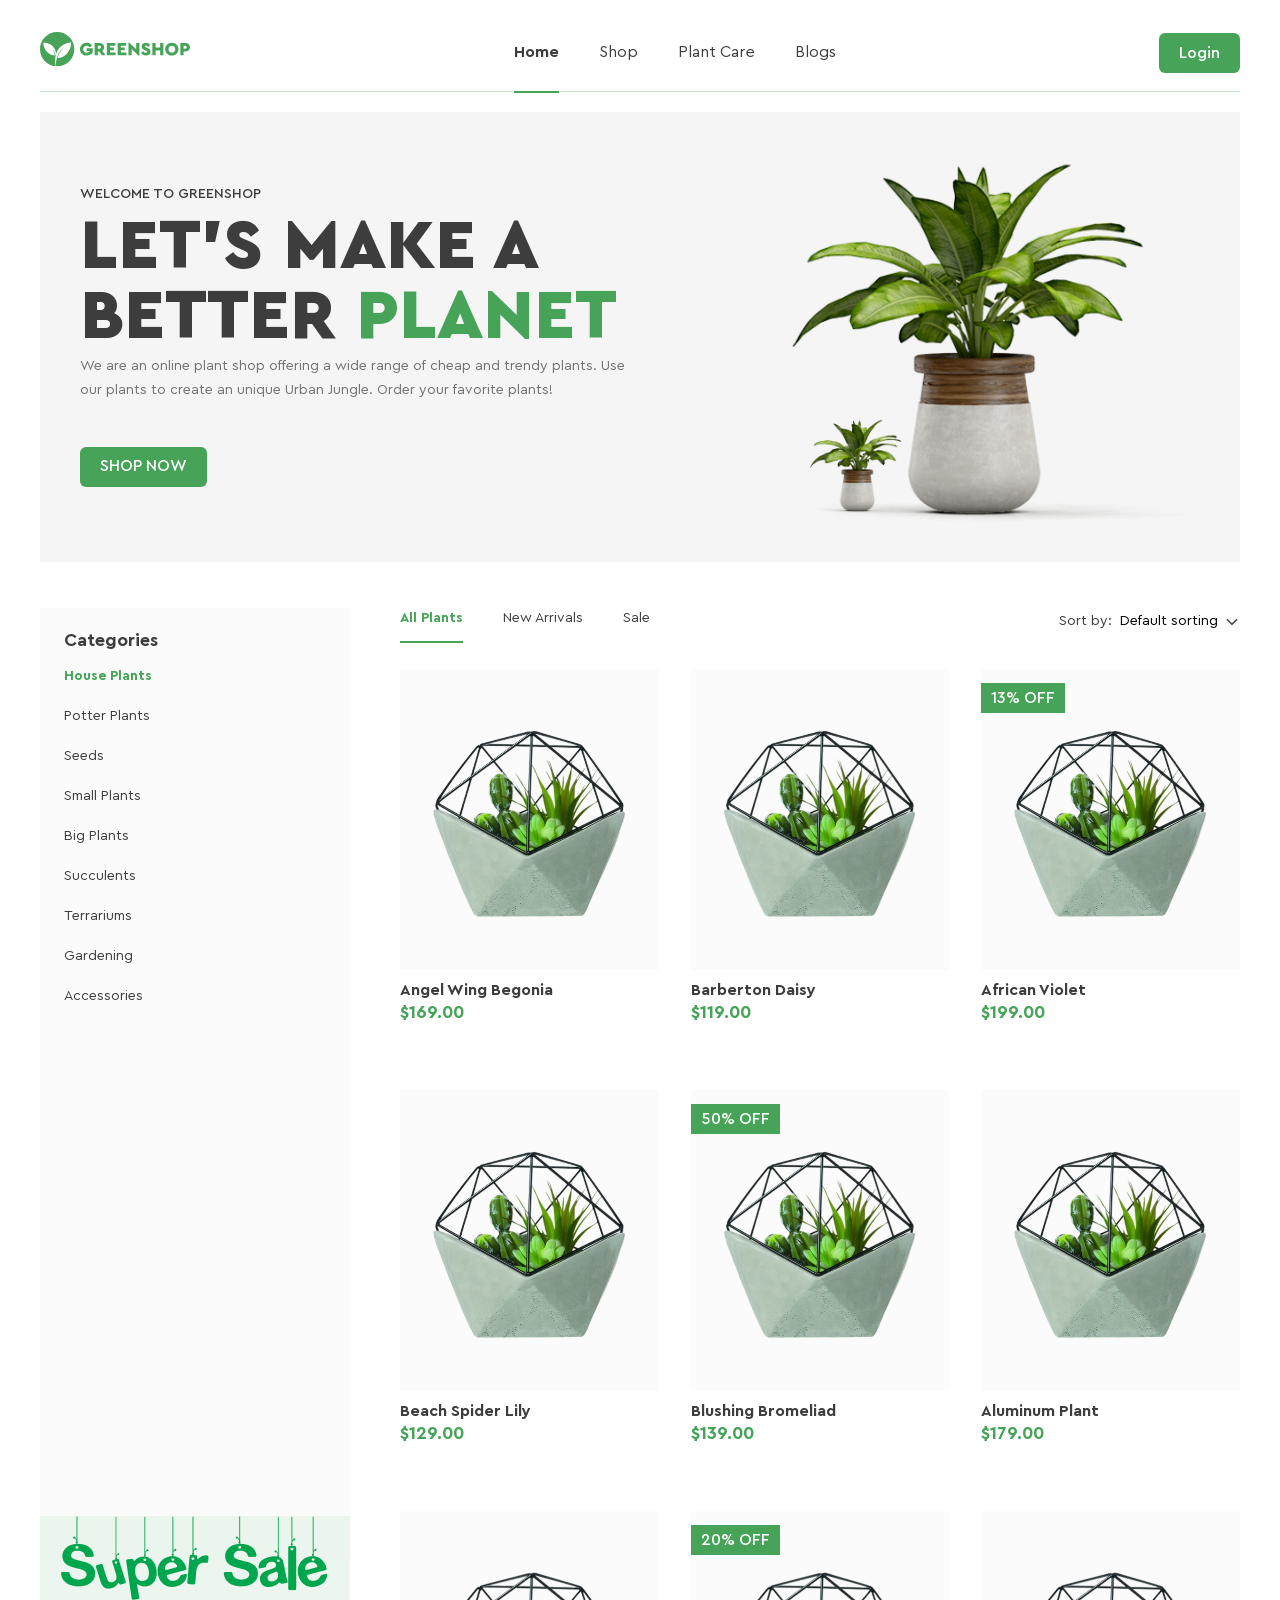
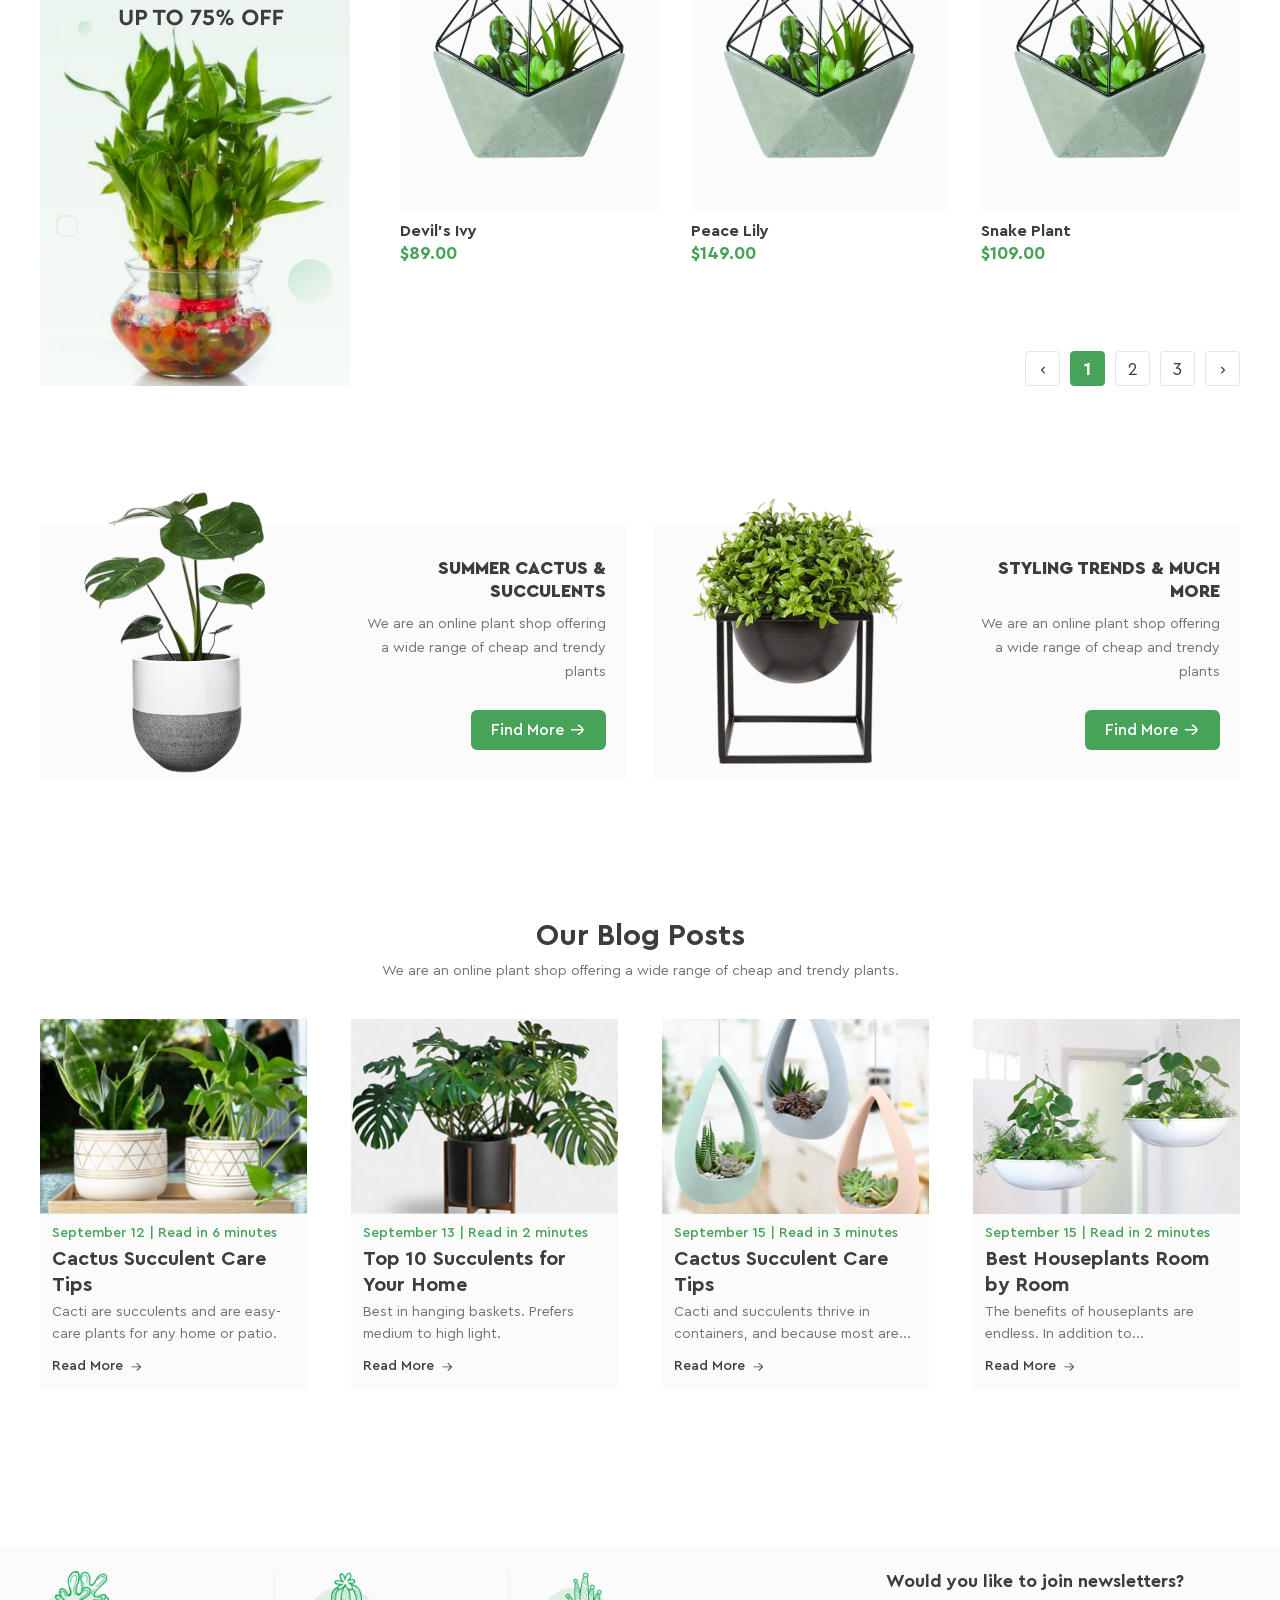
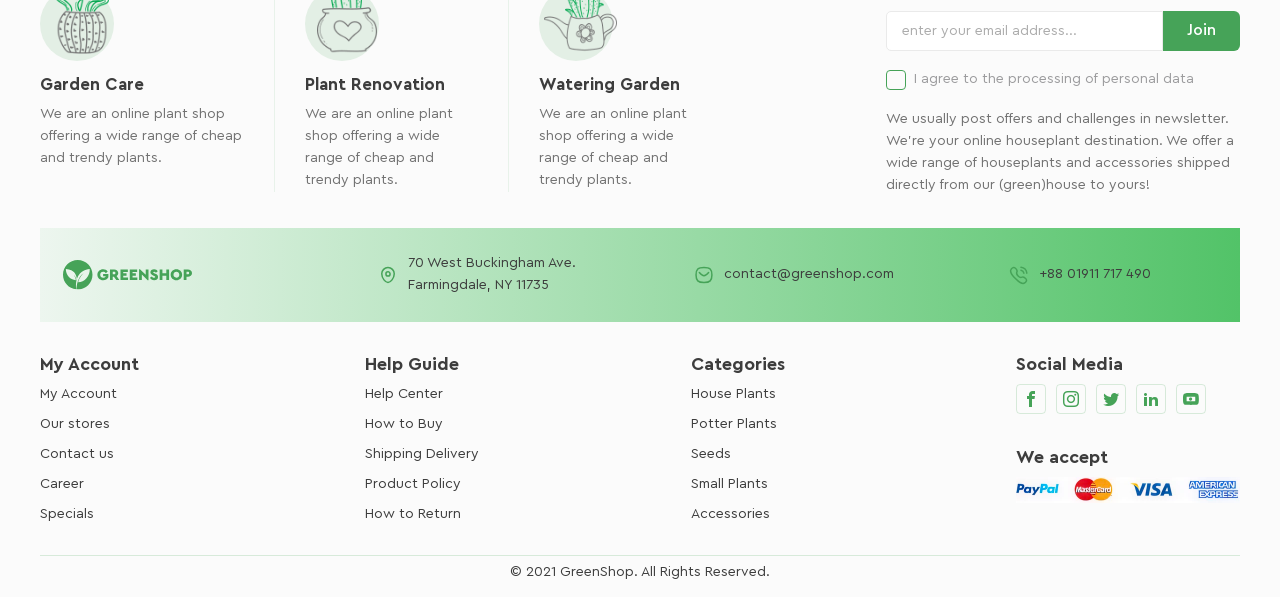
==== commit 82815213: "fix bugs" ====
--- a/index.html
+++ b/index.html
@@ -328,6 +328,7 @@
             <aside class="shop-sidebar">
               <div class="shop-container">
                 <h2 class="sidebar-title">Categories</h2>
+                <div class="sidebar-dropdown">
                 <div class="sidebar-controls">
                   <button class="sidebar-toggle" aria-expanded="false">
                     <span class="sidebar-selected"></span>
@@ -367,6 +368,7 @@
                   <li><a href="#">Accessories</a></li>
                 </ul>
               </div>
+            </div>
 
               <a href="#">
                 <img
@@ -515,7 +517,7 @@
                   <p class="product-price">$199.00</p>
                 </article>
 
-                <article class="product-card product-card--extra">
+                <article class="product-card">
                   <div class="product-image">
                     <img src="img/shot_item.png" alt="Beach Spider Lily" />
 
@@ -555,7 +557,7 @@
                   <p class="product-price">$129.00</p>
                 </article>
 
-                <article class="product-card product-card--extra">
+                <article class="product-card">
                   <div class="product-image">
                     <span class="product-badge">50% OFF</span>
                     <img src="img/shot_item.png" alt="Blushing Bromeliad" />
@@ -596,7 +598,7 @@
                   <p class="product-price">$139.00</p>
                 </article>
 
-                <article class="product-card product-card--extra">
+                <article class="product-card">
                   <div class="product-image">
                     <img src="img/shot_item.png" alt="Aluminum Plant" />
 
--- a/css/style.css
+++ b/css/style.css
@@ -86,8 +86,10 @@
 body {
     font-family: "Cera Pro", sans-serif;
     font-size: 0.875rem;
+    line-height: 1.57;
     color: #3d3d3d;
     overflow-x: clip;
+    min-width: 375px;
 }
 
 .container {
@@ -223,7 +225,6 @@
 
 .blog-text {
     margin: 0 0 10px;
-    line-height: 1.57;
     color: #727272;
 }
 
@@ -507,7 +508,7 @@
 }
 
 .shop {
-    margin-top: 120px;
+    margin-top: 46px;
 }
 
 .shop > .shop-tabs {
@@ -649,7 +650,6 @@
     display: flex;
     align-items: center;
     line-height: 1.14;
-    color: #3d3d3d;
 }
 
 .shop-sort span {
@@ -661,7 +661,6 @@
     background: none;
     padding: 0;
     line-height: 1.14;
-    color: #3d3d3d;
     display: flex;
     align-items: center;
     transition: color 0.2s ease;
@@ -767,7 +766,6 @@
 
 .product-title {
     margin: 0 0 6px;
-    color: #3d3d3d;
     font-size: 1rem;
     line-height: 1;
 }
@@ -961,7 +959,6 @@
     align-items: center;
     width: 300px;
     margin: 16px 0;
-    color: #3d3d3d;
 }
 
 .divider-line {
@@ -996,7 +993,6 @@
 
 .footer {
     background: #fbfbfb;
-    color: #3d3d3d;
 }
 
 .footer-top {
@@ -1010,13 +1006,6 @@
 .footer-features {
     display: flex;
     flex: 1 1 auto;
-    margin: 0;
-    padding: 0;
-    list-style: none;
-}
-
-.footer-features {
-    display: flex;
     align-items: flex-start;
     margin: 0;
     padding: 0;
@@ -1097,8 +1086,6 @@
 .footer-contact a,
 .footer-copy {
     margin: 0;
-    font-size: 0.875rem;
-    line-height: 1.57;
 }
 
 .feature-item p,
@@ -1148,7 +1135,6 @@
     gap: 8px;
     margin-bottom: 18px;
     cursor: pointer;
-    font-size: 0.875rem;
     color: #9c9c9e;
     user-select: none;
 }
@@ -1169,7 +1155,6 @@
 
 .custom-check-icon::before {
     content: "\2714";
-    font-size: 0.875rem;
     color: #fff;
     position: absolute;
     top: 50%;
@@ -1197,6 +1182,7 @@
     gap: 30px;
     padding: 25px 23px;
     background: linear-gradient(90deg, #edf6ef 0%, #52c368 100%);
+    font-style: normal;
 }
 
 .footer-logo {
@@ -1214,10 +1200,6 @@
     align-items: center;
     gap: 10px;
     width: 208px;
-    margin: 0;
-    font-style: normal;
-    line-height: 1.57;
-    color: #3d3d3d;
 }
 
 .footer-contact img,
@@ -1430,7 +1412,6 @@
 
     .container {
         padding: 80px 24px 16px;
-        box-sizing: border-box;
     }
 
     .header {
@@ -1439,7 +1420,6 @@
         transform: none;
         max-width: 100%;
         padding-inline: 24px;
-        box-sizing: border-box;
     }
 
     .hero {
@@ -1465,20 +1445,12 @@
         flex-shrink: 0;
     }
 
-    .footer-contacts {
-        padding: 25px 23px;
-    }
-
-    .footer-top {
-        padding-bottom: 0;
-    }
 }
 
 @media (min-width: 768px) and (max-width: 991.98px) {
 
     .container {
         padding: 80px 24px 16px;
-        box-sizing: border-box;
     }
 
     .header {
@@ -1488,11 +1460,9 @@
         transform: none;
         max-width: 100%;
         padding: 12px 24px;
-        box-sizing: border-box;
     }
 
     .header-nav {
-        font-size: 0.875rem;
         margin: 0 12px;
     }
 
@@ -1500,8 +1470,13 @@
         gap: 20px;
     }
 
+    .menu > li > a.active::after {
+        bottom: -24px;
+    }
+
     .hero {
         padding-inline: 24px;
+        padding-block: 40px;
         gap: 16px;
     }
 
@@ -1525,10 +1500,9 @@
     }
 
     .products-list {
-        grid-template-columns: repeat(2, 1fr);
-    }
-
-    
+        grid-template-columns: repeat(3, 1fr);
+    }
+
     .blog-list {
         flex-wrap: wrap;
         gap: 24px;
@@ -1541,27 +1515,27 @@
 
     
     .promo-card {
-        flex-direction: column;
-        align-items: stretch;
+        flex-direction: row;
+        align-items: center;
     }
 
     .promo-image {
-        flex: none;
-        margin-top: 0;
-        width: 100%;
+        flex: 0 0 200px;
+        margin-top: -40px;
+        width: auto;
+        height: auto;
+        overflow: visible;
     }
 
     .promo-content {
-        text-align: left;
-        padding: 16px;
+        text-align: right;
+        padding: 20px 20px 20px 32px;
     }
 
     
     .footer-top {
         flex-direction: column;
         gap: 32px;
-        padding-bottom: 0;
-        margin-bottom: 32px;
     }
 
     .footer-newsletter {
@@ -1602,9 +1576,6 @@
         flex: 1 1 calc(25% - 18px);
     }
 
-    .footer-contacts {
-        padding: 25px 23px;
-    }
 }
 
 @media (min-width: 540px) and (max-width: 767.98px) {
@@ -1619,7 +1590,7 @@
     }
 
     .products-list {
-        grid-template-columns: repeat(2, 1fr);
+        grid-template-columns: repeat(3, 1fr);
         gap: 32px 16px;
     }
 
@@ -1644,6 +1615,10 @@
         flex-direction: column;
     }
 
+    .promo-image {
+        flex: 0 0 100px;
+    }
+
     .newsletter-form {
         flex-direction: row;
         gap: 0;
@@ -1678,9 +1653,6 @@
     .footer-contacts {
         flex-direction: row;
         flex-wrap: wrap;
-        align-items: flex-start;
-        gap: 16px;
-        padding: 24px 16px;
     }
 
     .footer-logo {
@@ -1700,20 +1672,16 @@
     
     .container {
         padding: 80px 16px 16px;
-        box-sizing: border-box;
-        width: 100%;
-    }
-
-    
+    }
+
+
     .header {
         top: 0;
         padding: 12px 16px;
-        position: fixed;
         left: 0;
         right: 0;
         transform: none;
         max-width: 100%;
-        box-sizing: border-box;
     }
 
     .header-nav {
@@ -1721,14 +1689,13 @@
         position: fixed;
         top: 57px;
         left: 0;
+        right: 0;
         bottom: 0;
-        width: 100vw;
         margin: 0;
         background: #ffffff;
         z-index: 99;
         overflow-y: auto;
         padding: 8px 0;
-        box-sizing: border-box;
     }
 
     .header-nav.open {
@@ -1738,12 +1705,9 @@
     .menu {
         flex-direction: column;
         gap: 0;
-        align-items: flex-start;
-        width: 100%;
     }
 
     .menu > li {
-        width: 100%;
         border-bottom: 1px solid #eaeaea;
     }
 
@@ -1850,6 +1814,10 @@
         padding: 0;
     }
 
+    .sidebar-dropdown {
+        position: relative;
+    }
+
     .shop-sidebar .sidebar-title {
         display: none;
     }
@@ -1892,6 +1860,11 @@
 
     .categories-list.open {
         display: block;
+        position: absolute;
+        top: 100%;
+        left: 0;
+        width: calc(100% - 52px);
+        z-index: 100;
     }
 
     .categories-list li {
@@ -1912,7 +1885,7 @@
     }
 
     .products-list {
-        grid-template-columns: repeat(2, 1fr);
+        grid-template-columns: repeat(3, 1fr);
         gap: 24px;
     }
 
@@ -2025,6 +1998,8 @@
         flex: none;
         margin-top: 0;
         width: 100%;
+        height: 200px;
+        overflow: hidden;
     }
 
     .promo-content {
@@ -2041,24 +2016,40 @@
 
     .footer-features {
         flex-direction: column;
-        gap: 24px;
+        gap: 0;
     }
 
     .feature-item {
+        display: block;
+        flex: none;
+        padding: 32px 0 32px 107px;
         width: 100%;
         max-width: none;
     }
 
-    .feature-item h3,
+    .feature-item::before,
+    .feature-item::after {
+        top: 50%;
+        left: 0;
+        transform: translateY(-50%);
+    }
+
+    .feature-item h3 {
+        margin-bottom: 16px;
+        max-width: 300px;
+        width: 100%;
+    }
+
     .feature-item p {
         max-width: 300px;
+        width: 100%;
     }
 
     .feature-item + .feature-item {
         margin-left: 0;
-        padding-left: 0;
+        padding-left: 107px;
         border-left: none;
-        margin-top: 24px;
+        margin-top: 0;
         border-top: 1px solid rgba(70, 163, 88, 0.1);
     }
 
@@ -2066,7 +2057,6 @@
         flex-direction: column;
         gap: 32px;
         padding: 40px 16px 0;
-        margin-bottom: 32px;
     }
 
     .footer-newsletter {
@@ -2111,7 +2101,7 @@
     }
 
     .products-list {
-        grid-template-columns: 1fr;
+        grid-template-columns: repeat(2, 1fr);
     }
 
     .blog-list {
@@ -2163,7 +2153,15 @@
     }
 }
 
-@media (max-width: 319.98px) {
+@media (max-width: 359.98px) {
+
+    .products-list {
+        grid-template-columns: 1fr;
+    }
+
+    .products-list .product-card:nth-child(n+4) {
+        display: none;
+    }
 
     .hero-title {
         font-size: 1.625rem;
